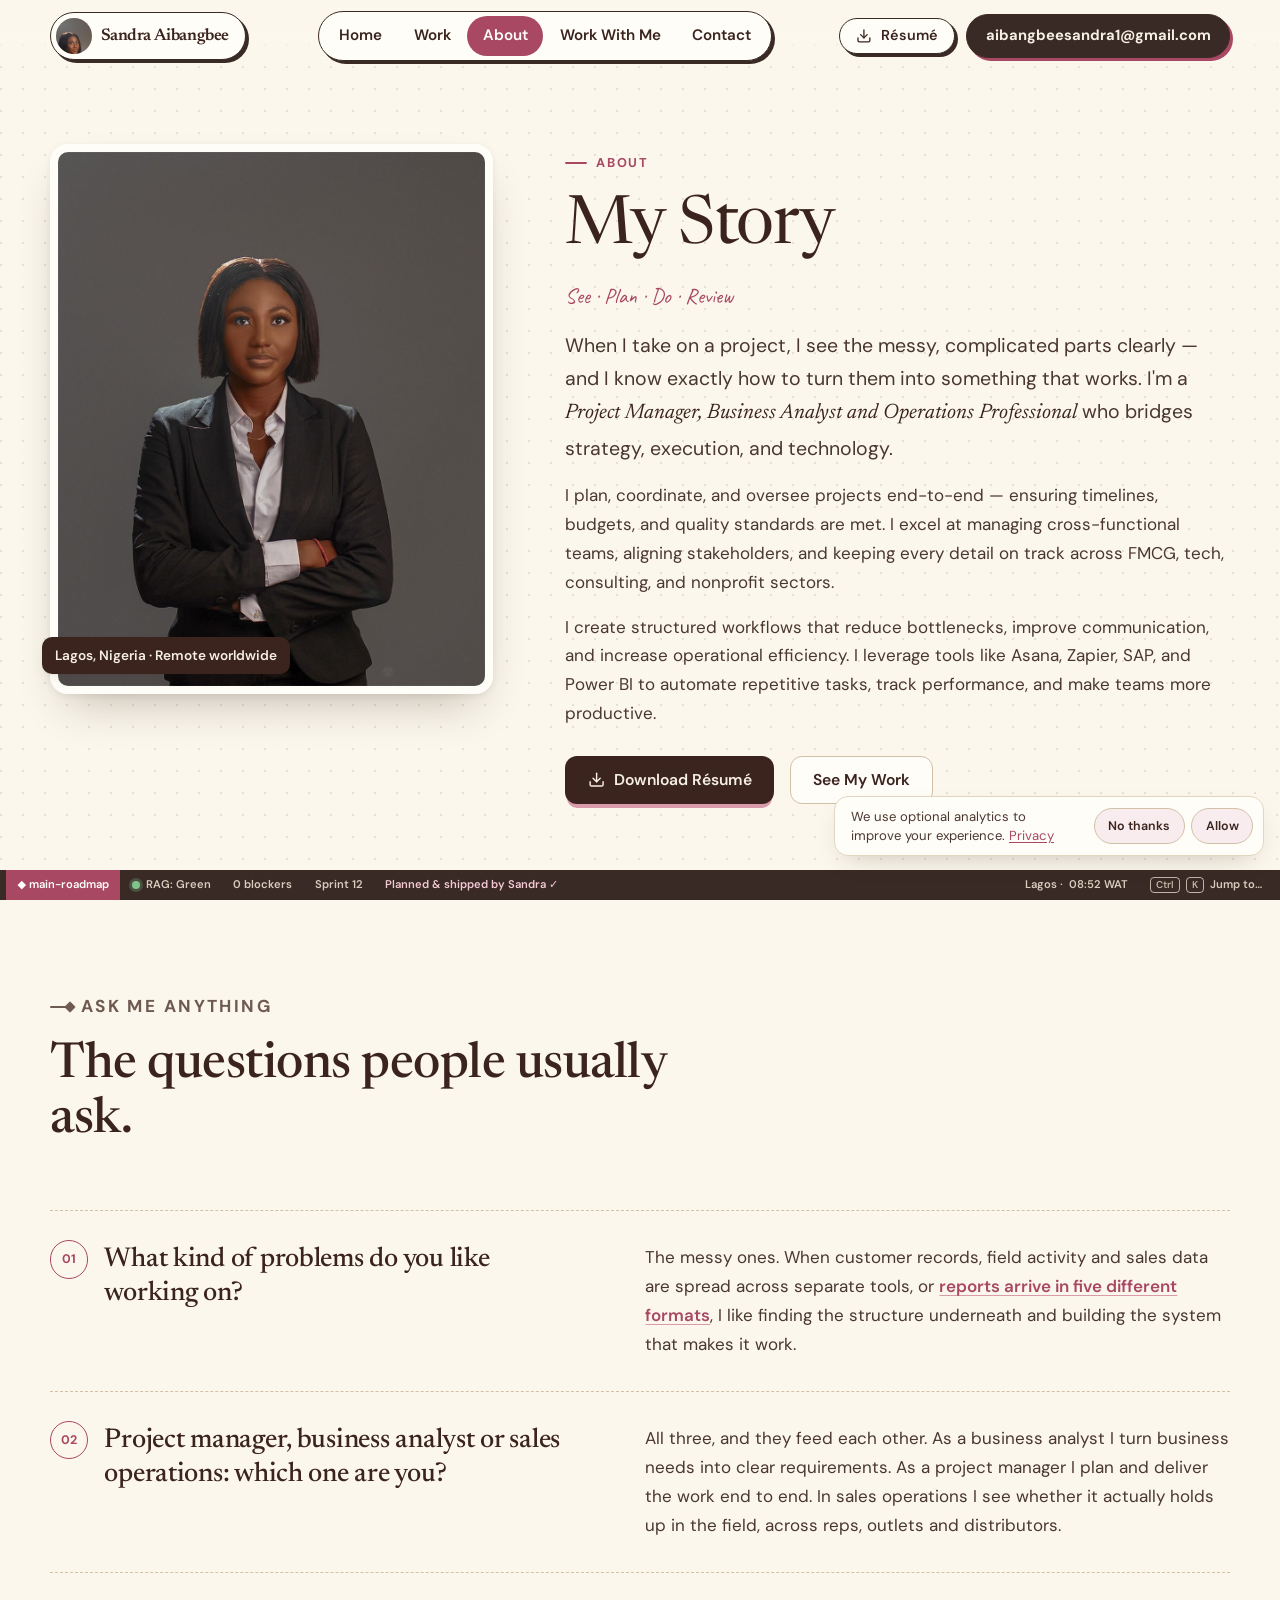
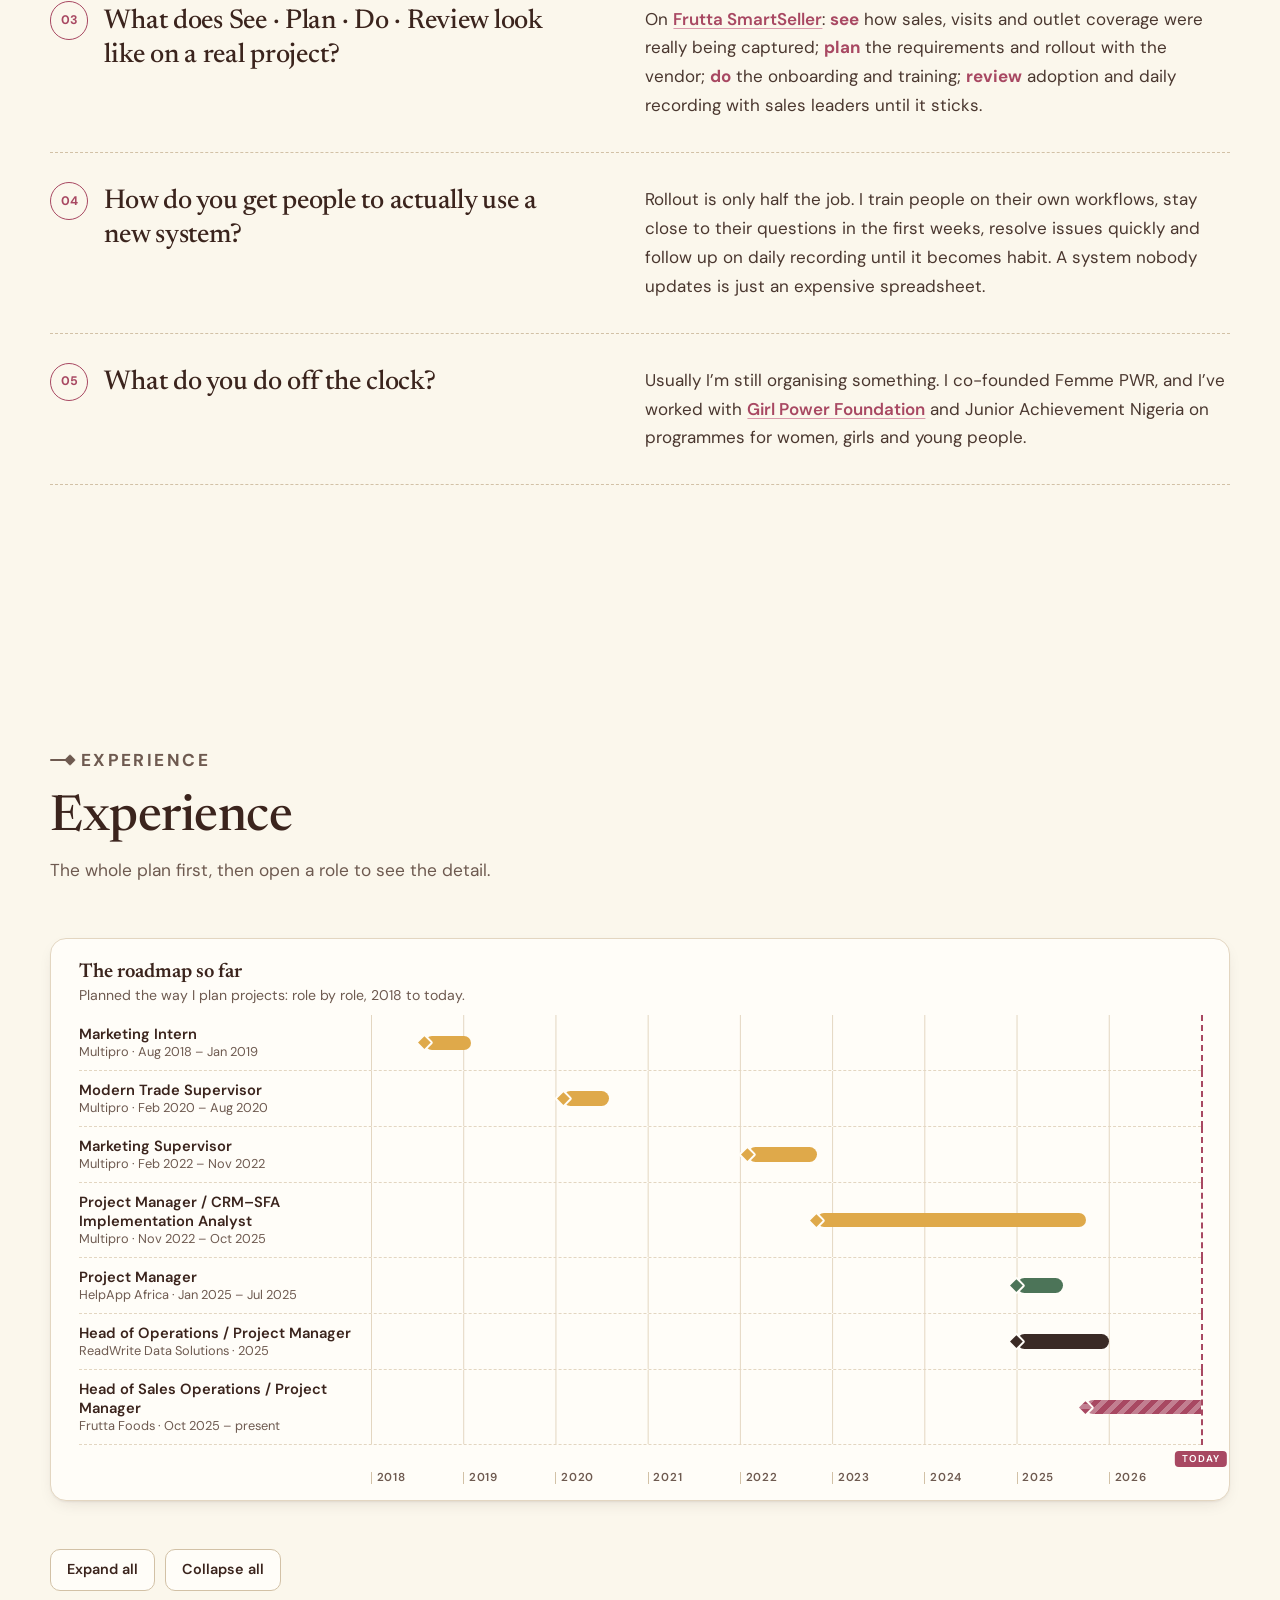
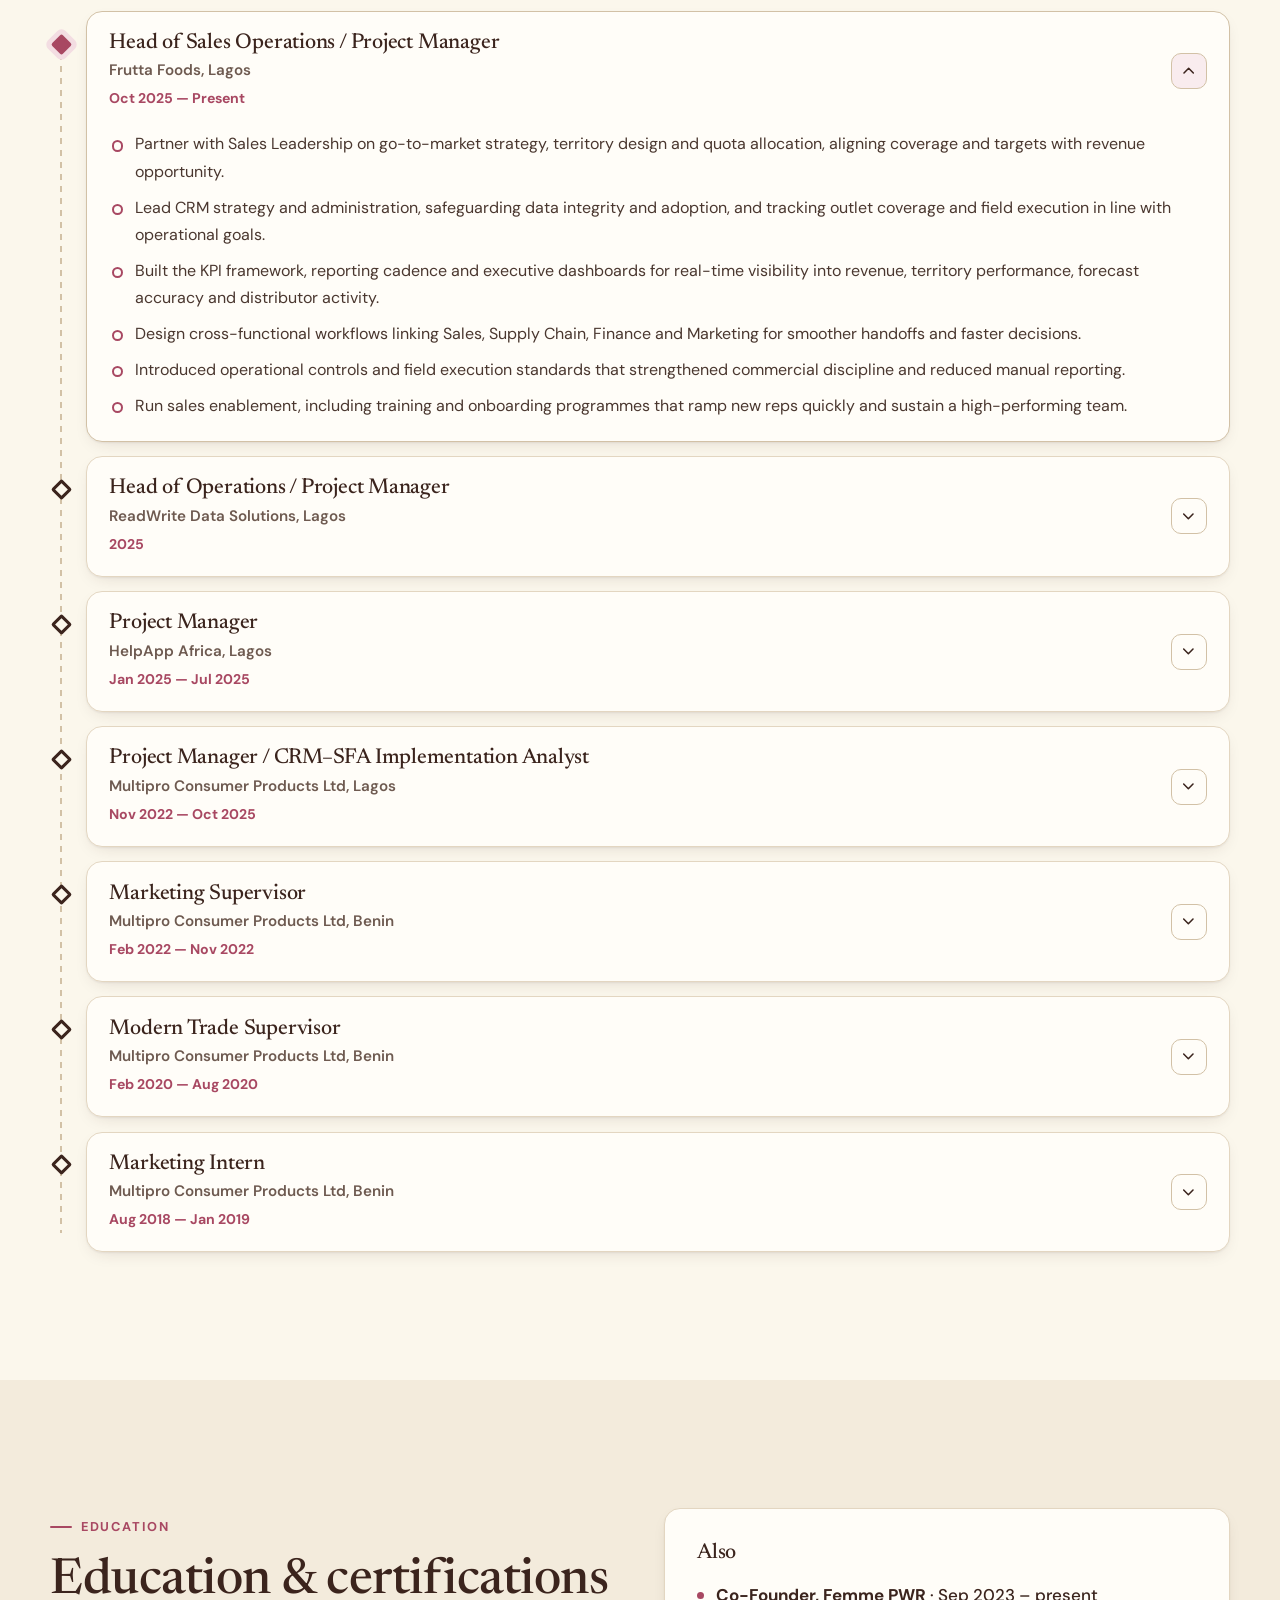
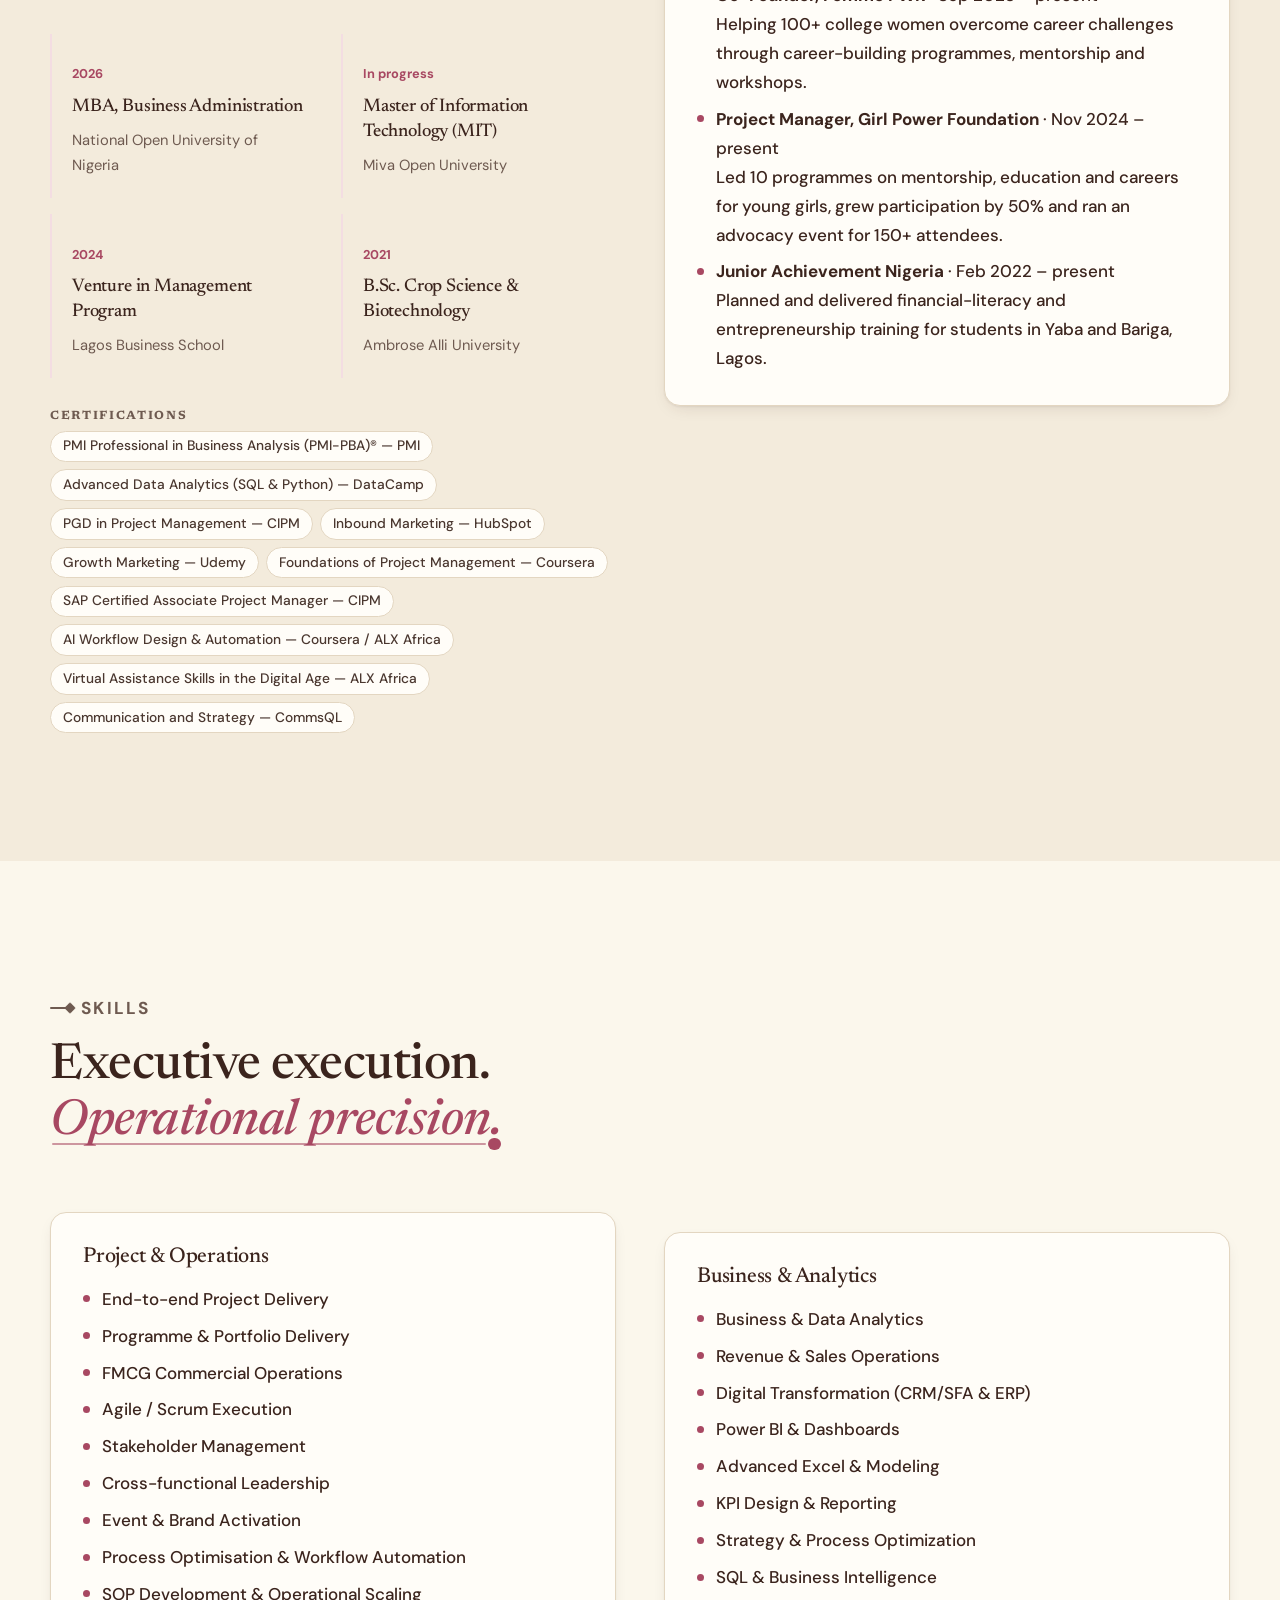
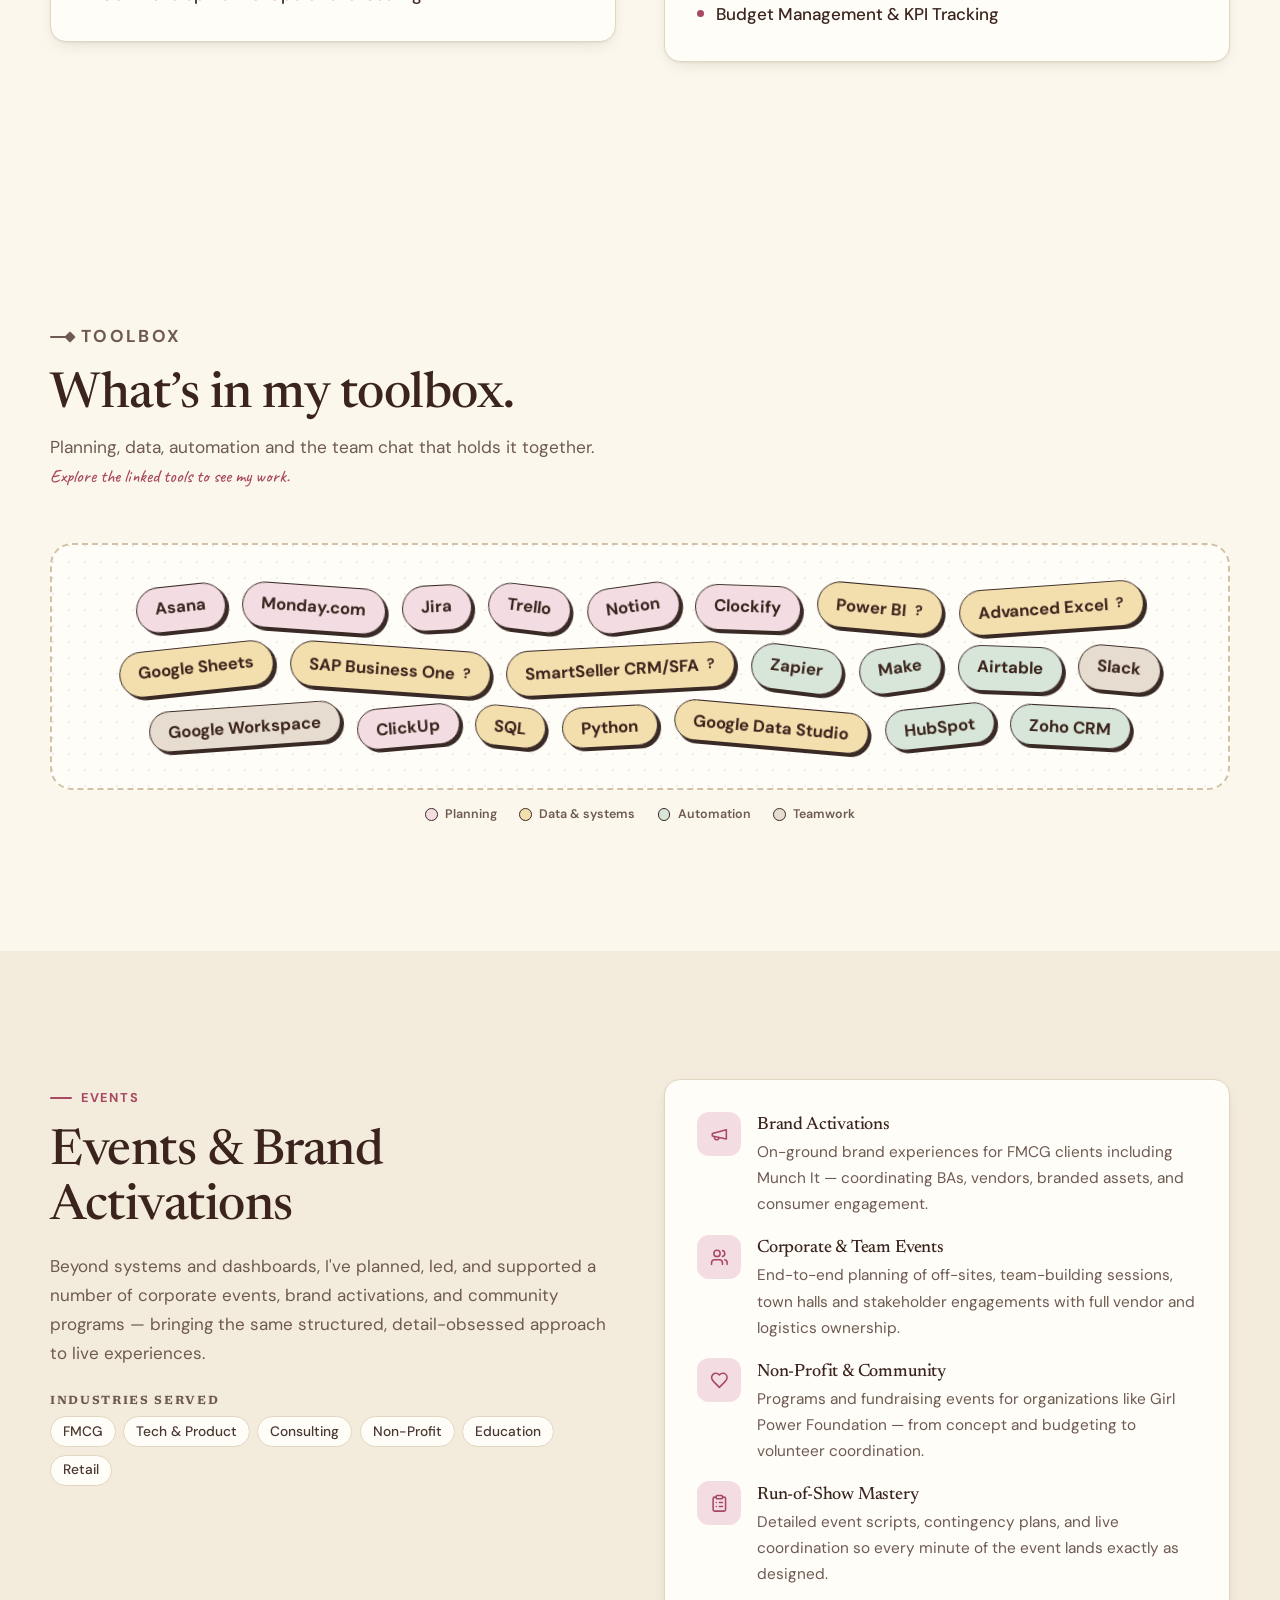
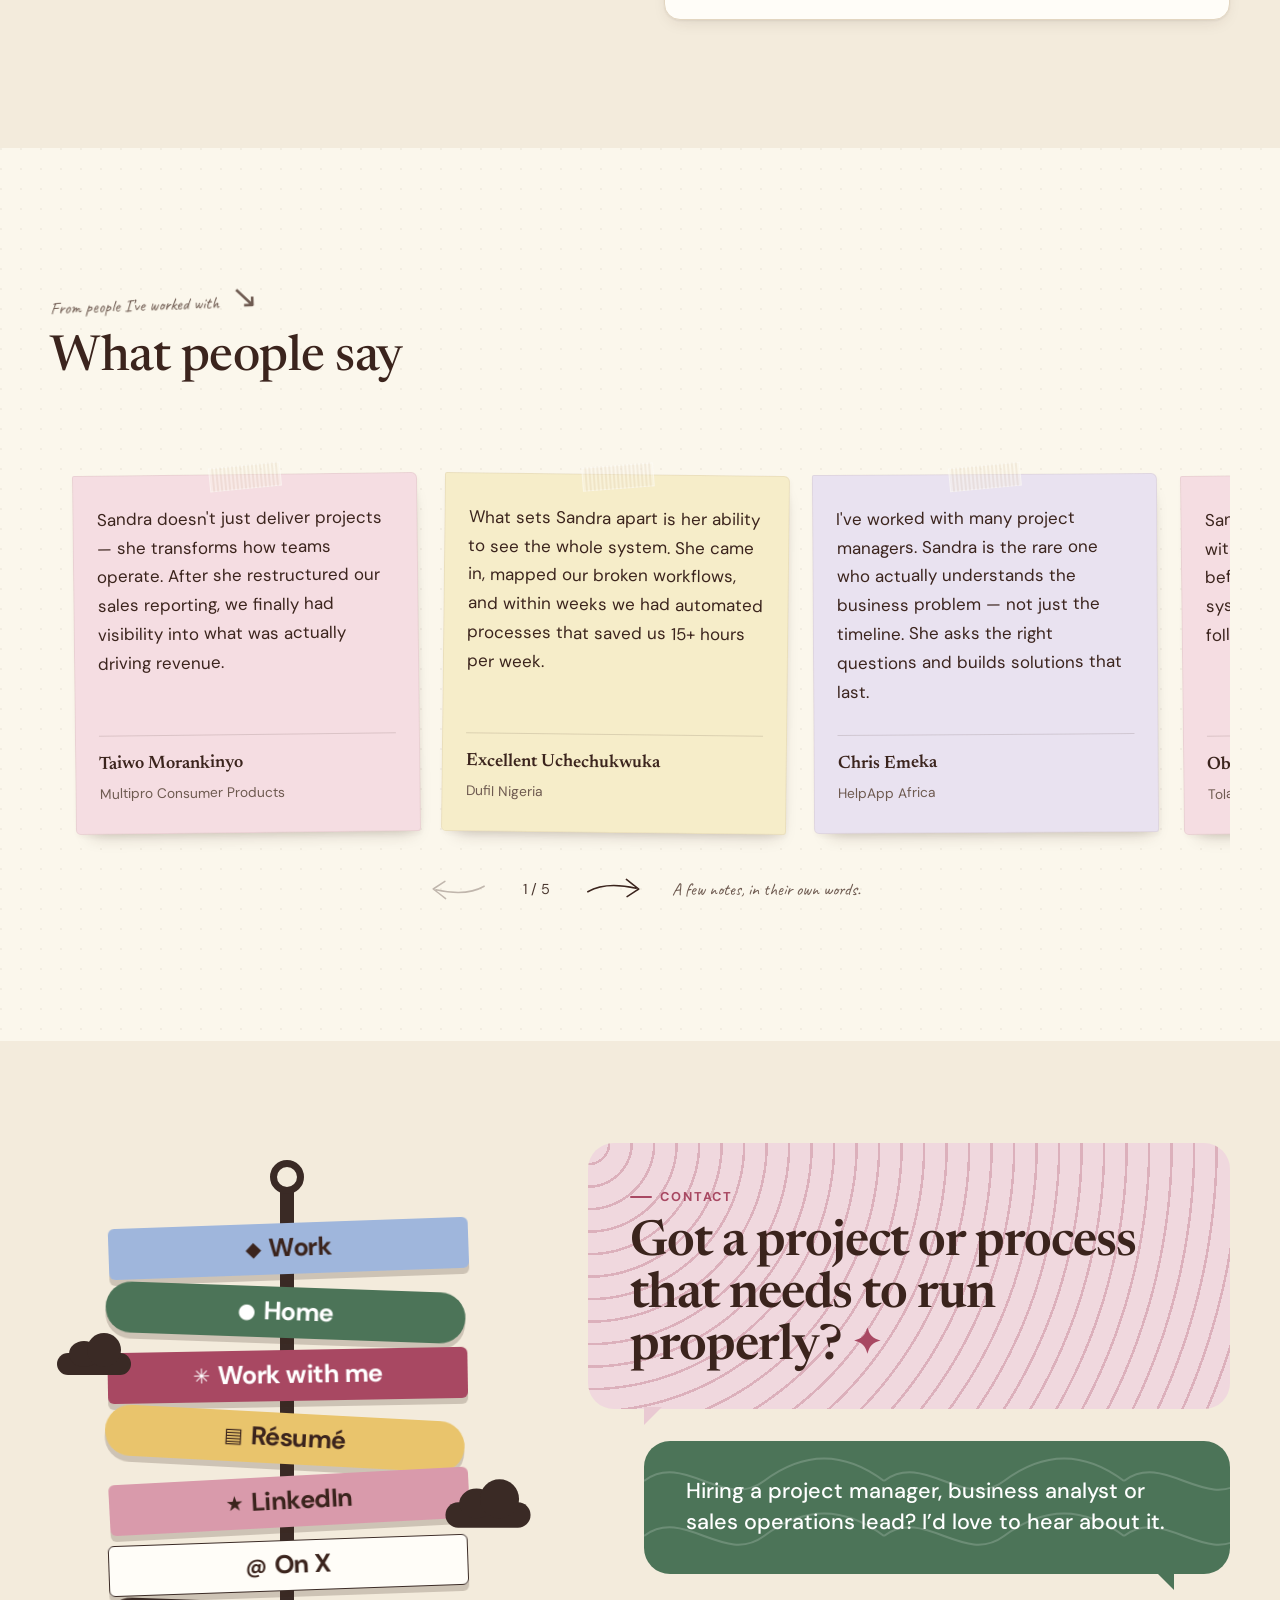
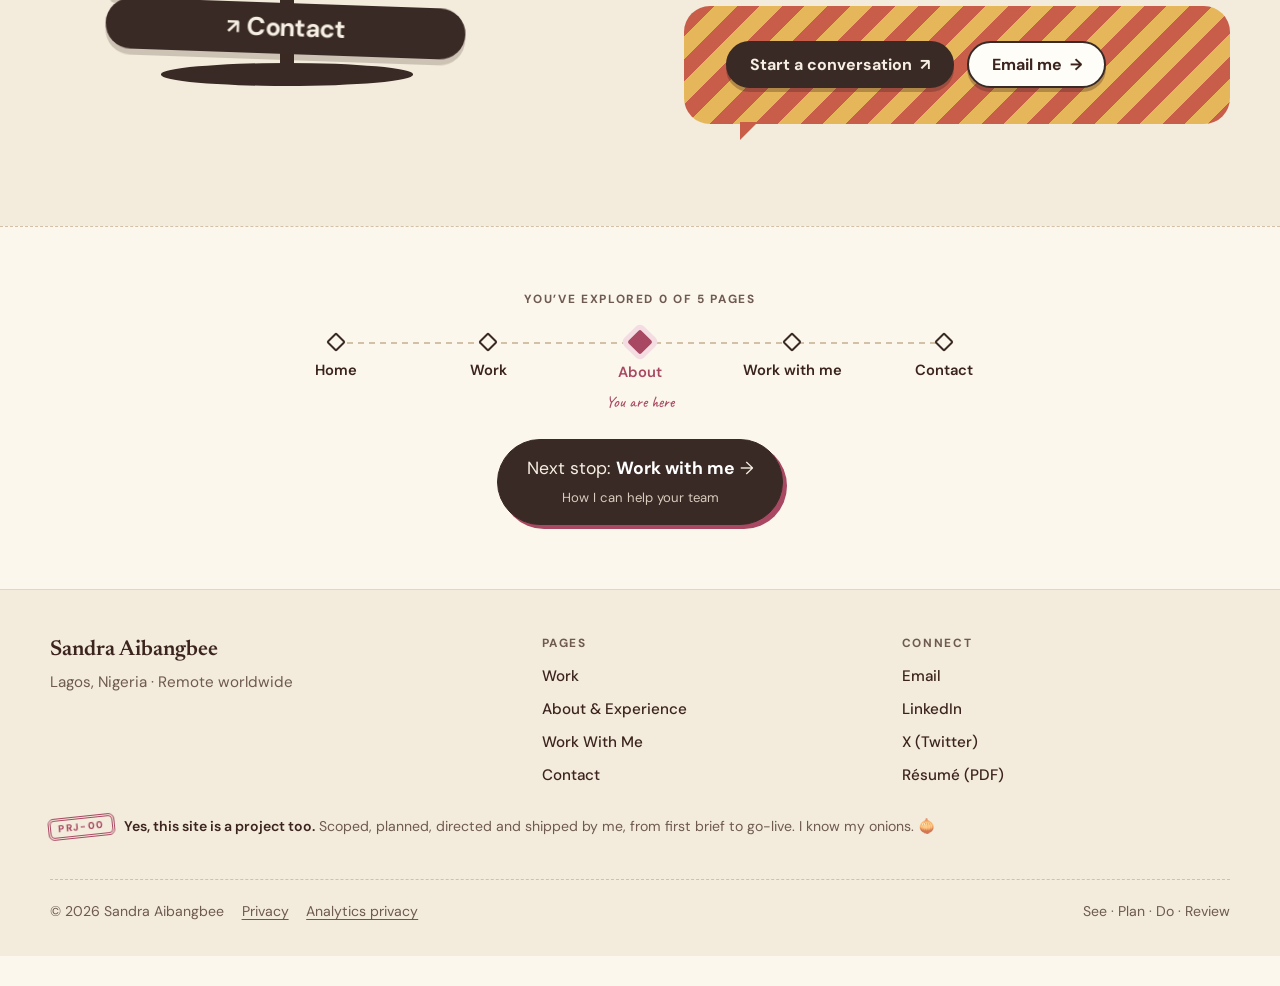
==== about/index.html @ fea77d85 "Connect About toolbox skills to relevant project examples" ====
<!doctype html>
<html lang="en">
<head>
  <meta charset="utf-8">
  <meta name="viewport" content="width=device-width, initial-scale=1">
  <title>About Sandra Aibangbee | Experience, Skills &amp; Certifications</title>
  <meta name="description" content="Sandra Aibangbee’s experience across FMCG, tech and consulting: sales operations at Frutta Foods, SAP delivery at ReadWrite, CRM/SFA rollouts and PMI-PBA.">
  <meta name="theme-color" content="#fbf7ec">
  <meta property="og:type" content="profile">
  <meta property="og:title" content="About Sandra Aibangbee | Experience, Skills &amp; Certifications">
  <meta name="twitter:card" content="summary_large_image">
  <meta name="twitter:creator" content="@i_am_san_dra">
  <meta property="og:description" content="Sandra Aibangbee’s experience across FMCG, tech and consulting: sales operations at Frutta Foods, SAP delivery at ReadWrite, CRM/SFA rollouts and PMI-PBA.">
  <meta property="og:url" content="https://sandraaibangbee.com/about/">
  <meta property="og:site_name" content="Sandra Aibangbee">
  <meta property="og:locale" content="en_GB">
  <meta property="og:image" content="https://sandraaibangbee.com/assets/images/share/sandra-aibangbee.jpg">
  <meta property="og:image:width" content="1200">
  <meta property="og:image:height" content="630">
  <meta property="og:image:alt" content="Sandra Aibangbee, Project Manager and Business Analyst">
  <link rel="canonical" href="https://sandraaibangbee.com/about/">
  <link rel="image_src" href="/assets/images/share/sandra-aibangbee.jpg">
  <link rel="icon" href="/favicon.svg" type="image/svg+xml">
  <link rel="icon" href="/favicon-48.png" sizes="48x48" type="image/png">
  <link rel="apple-touch-icon" href="/apple-touch-icon.png">
  <link rel="preconnect" href="https://fonts.googleapis.com">
  <link rel="preconnect" href="https://fonts.gstatic.com" crossorigin>
  <link rel="preload" as="style" href="https://fonts.googleapis.com/css2?family=Caveat:wght@500&family=DM+Sans:opsz,wght@9..40,400;9..40,500;9..40,600;9..40,700&family=Newsreader:ital,opsz,wght@0,6..72,400;0,6..72,500;0,6..72,600;1,6..72,400&display=swap" onload="this.onload=null;this.rel='stylesheet'">
  <noscript><link rel="stylesheet" href="https://fonts.googleapis.com/css2?family=Caveat:wght@500&family=DM+Sans:opsz,wght@9..40,400;9..40,500;9..40,600;9..40,700&family=Newsreader:ital,opsz,wght@0,6..72,400;0,6..72,500;0,6..72,600;1,6..72,400&display=swap"></noscript>
  <link rel="stylesheet" href="/css/styles.css?v=8e49d9606c">
  <script>
    document.documentElement.classList.add('js');
    setTimeout(function () { var r = document.documentElement; if (!r.classList.contains('ready')) r.classList.remove('js'); }, 2500);
    try { sessionStorage.setItem('sa-intro-seen', '1'); } catch (e) {}
  </script>
  <script src="/js/main.js?v=ee9f31d1f4" defer></script>
  <script type="application/ld+json">{"@context":"https://schema.org","@graph":[{"@id":"https://sandraaibangbee.com/about/#webpage","url":"https://sandraaibangbee.com/about/","name":"About Sandra Aibangbee | Experience, Skills & Certifications","description":"Sandra Aibangbee’s experience across FMCG, tech and consulting: sales operations at Frutta Foods, SAP delivery at ReadWrite, CRM/SFA rollouts and PMI-PBA.","isPartOf":{"@id":"https://sandraaibangbee.com/#website"},"inLanguage":"en","@type":"ProfilePage","mainEntity":{"@id":"https://sandraaibangbee.com/#person"}},{"@type":"BreadcrumbList","itemListElement":[{"@type":"ListItem","position":1,"name":"Home","item":"https://sandraaibangbee.com/"},{"@type":"ListItem","position":2,"name":"About","item":"https://sandraaibangbee.com/about/"}]}]}</script>
<link rel="stylesheet" href="/css/analytics.css?v=5dab698b31">
<script defer src="/js/analytics.js?v=8cc0d5514f"></script>
</head>
<!-- Held (not shown): the MBA/MIT sentence and cards (R07), PMP®/SAP/ALX certifications (R08), the "Seven years" heading (R01).
     data-review marks shown items awaiting sign-off (R02 dates, R11 names, R17 figures). -->
<body>
  <svg xmlns="http://www.w3.org/2000/svg" style="display:none" aria-hidden="true">
    <symbol id="i-arrow-right" viewBox="0 0 24 24"><path d="M5 12h14"/><path d="m12 5 7 7-7 7"/></symbol>
    <symbol id="i-download" viewBox="0 0 24 24"><path d="M21 15v4a2 2 0 0 1-2 2H5a2 2 0 0 1-2-2v-4"/><path d="m7 10 5 5 5-5"/><path d="M12 15V3"/></symbol>
    <symbol id="i-menu" viewBox="0 0 24 24"><path d="M4 7h16"/><path d="M4 12h16"/><path d="M4 17h16"/></symbol>
    <symbol id="i-close" viewBox="0 0 24 24"><path d="M18 6 6 18"/><path d="m6 6 12 12"/></symbol>
    <symbol id="i-mail" viewBox="0 0 24 24"><rect width="20" height="16" x="2" y="4" rx="2"/><path d="m22 7-8.97 5.7a1.94 1.94 0 0 1-2.06 0L2 7"/></symbol>
    <symbol id="i-chev" viewBox="0 0 24 24"><path d="m6 9 6 6 6-6"/></symbol>
    <symbol id="i-cap" viewBox="0 0 24 24"><path d="M22 10 12 5 2 10l10 5 10-5Z"/><path d="M6 12v5c3 3 9 3 12 0v-5"/><path d="M22 10v6"/></symbol>
    <symbol id="i-megaphone" viewBox="0 0 24 24"><path d="m3 11 18-5v12L3 14v-3z"/><path d="M11.6 16.8a3 3 0 1 1-5.8-1.6"/></symbol>
    <symbol id="i-users" viewBox="0 0 24 24"><path d="M16 21v-2a4 4 0 0 0-4-4H6a4 4 0 0 0-4 4v2"/><circle cx="9" cy="7" r="4"/><path d="M22 21v-2a4 4 0 0 0-3-3.87"/><path d="M16 3.13a4 4 0 0 1 0 7.75"/></symbol>
    <symbol id="i-heart" viewBox="0 0 24 24"><path d="M19 14c1.49-1.46 3-3.21 3-5.5A5.5 5.5 0 0 0 16.5 3c-1.76 0-3 .5-4.5 2-1.5-1.5-2.74-2-4.5-2A5.5 5.5 0 0 0 2 8.5c0 2.3 1.5 4.05 3 5.5l7 7Z"/></symbol>
    <symbol id="i-clipboard" viewBox="0 0 24 24"><rect width="8" height="4" x="8" y="2" rx="1"/><path d="M16 4h2a2 2 0 0 1 2 2v14a2 2 0 0 1-2 2H6a2 2 0 0 1-2-2V6a2 2 0 0 1 2-2h2"/><path d="M12 11h4"/><path d="M12 16h4"/><path d="M8 11h.01"/><path d="M8 16h.01"/></symbol>
  </svg>

  <a class="skip-link" href="#main">Skip to content</a>

  <header class="site-header">
    <div class="container header-inner">
      <a class="brand" href="/" aria-label="Sandra Aibangbee — home">
        <img class="brand-photo" src="/assets/images/sandra-hero.jpg" alt="" width="36" height="36" decoding="async"><span class="brand-text"><span class="brand-name">Sandra Aibangbee</span></span>
      </a>
      <button class="nav-toggle" type="button" aria-expanded="false" aria-controls="site-nav">
        <svg class="icon icon-open" aria-hidden="true"><use href="#i-menu"/></svg>
        <svg class="icon icon-close" aria-hidden="true"><use href="#i-close"/></svg>
        <span class="visually-hidden">Menu</span>
      </button>
      <nav class="site-nav" id="site-nav" aria-label="Primary">
        <ul class="nav-list">
          <li><a href="/">Home</a></li>
          <li><a href="/work/">Work</a></li>
          <li><a href="/about/" aria-current="page">About</a></li>
          <li><a href="/work-with-me/">Work With Me</a></li>
          <li><a href="/contact/">Contact</a></li>
        </ul>
        <a class="btn btn-primary btn-sm nav-cta" href="/assets/Sandra-Aibangbee-Resume.pdf" download="Sandra-Aibangbee-Resume.pdf">
          <svg class="icon" aria-hidden="true"><use href="#i-download"/></svg> Résumé <span class="visually-hidden">(PDF download)</span>
        </a>
        <a class="nav-email" href="mailto:aibangbeesandra1@gmail.com"><span class="nav-email-full">aibangbeesandra1@gmail.com</span><span class="nav-email-short">Email me</span></a>
      </nav>
    </div>
  </header>

  <main id="main">
    <!-- ============ STORY ============ -->
    <section class="page-head dotgrid" aria-labelledby="story-heading">
      <div class="container about-hero">
        <figure class="about-photo reveal">
          <img loading="lazy" width="960" height="1200" decoding="async" src="/assets/images/sandra-about.jpg" alt="Sandra Aibangbee standing with arms folded">
          <figcaption>Lagos, Nigeria · Remote worldwide</figcaption>
        </figure>
        <div class="prose reveal">
          <p class="kicker">About</p>
          <h1 id="story-heading">My Story</h1>
          <p class="note" style="margin-bottom: 1.25rem">See · Plan · Do · Review</p>
          <p class="lead">When I take on a project, I see the messy, complicated parts clearly — and I know exactly how to turn them into something that works. I'm a <em>Project Manager, Business Analyst and Operations Professional</em> who bridges strategy, execution, and technology.</p>
          <p>I plan, coordinate, and oversee projects end-to-end — ensuring timelines, budgets, and quality standards are met. I excel at managing cross-functional teams, aligning stakeholders, and keeping every detail on track across FMCG, tech, consulting, and nonprofit sectors.</p>
          <p>I create structured workflows that reduce bottlenecks, improve communication, and increase operational efficiency. I leverage tools like Asana, Zapier, SAP, and Power BI to automate repetitive tasks, track performance, and make teams more productive.</p>
          <div class="btn-row" style="margin-top: 1.75rem">
            <a class="btn btn-primary" href="/assets/Sandra-Aibangbee-Resume.pdf" download="Sandra-Aibangbee-Resume.pdf"><svg class="icon" aria-hidden="true"><use href="#i-download"/></svg> Download Résumé <span class="visually-hidden">(PDF)</span></a>
            <a class="btn btn-ghost" href="/work/">See My Work</a>
          </div>
        </div>
      </div>
    </section>

    <!-- ============ ASK ME ANYTHING ============ -->
    <section class="section qa-section" aria-labelledby="qa-heading">
      <div class="container">
        <header class="section-head reveal">
          <div>
            <p class="kicker">Ask me anything</p>
            <h2 id="qa-heading">The questions people usually ask.</h2>
          </div>
        </header>
        <ol class="qa-list">
          <li class="qa reveal"><h3 class="qa-q"><span class="qa-n">01</span>What kind of problems do you like working on?</h3><p class="qa-a">The messy ones. When customer records, field activity and sales data are spread across separate tools, or <a href="/work/frutta-secondary-sales-dashboard/">reports arrive in five different formats</a>, I like finding the structure underneath and building the system that makes it work.</p></li>
          <li class="qa reveal"><h3 class="qa-q"><span class="qa-n">02</span>Project manager, business analyst or sales operations: which one are you?</h3><p class="qa-a">All three, and they feed each other. As a business analyst I turn business needs into clear requirements. As a project manager I plan and deliver the work end to end. In sales operations I see whether it actually holds up in the field, across reps, outlets and distributors.</p></li>
          <li class="qa reveal"><h3 class="qa-q"><span class="qa-n">03</span>What does See · Plan · Do · Review look like on a real project?</h3><p class="qa-a">On <a href="/work/frutta-smart-seller/">Frutta SmartSeller</a>: <em>see</em> how sales, visits and outlet coverage were really being captured; <em>plan</em> the requirements and rollout with the vendor; <em>do</em> the onboarding and training; <em>review</em> adoption and daily recording with sales leaders until it sticks.</p></li>
          <li class="qa reveal"><h3 class="qa-q"><span class="qa-n">04</span>How do you get people to actually use a new system?</h3><p class="qa-a">Rollout is only half the job. I train people on their own workflows, stay close to their questions in the first weeks, resolve issues quickly and follow up on daily recording until it becomes habit. A system nobody updates is just an expensive spreadsheet.</p></li>
          <li class="qa reveal"><h3 class="qa-q"><span class="qa-n">05</span>What do you do off the clock?</h3><p class="qa-a">Usually I’m still organising something. I co-founded Femme PWR, and I’ve worked with <a href="/work/girl-power-foundation/">Girl Power Foundation</a> and Junior Achievement Nigeria on programmes for women, girls and young people.</p></li>
        </ol>
      </div>
    </section>

    <!-- ============ EXPERIENCE ============ -->
    <section class="section" id="experience" aria-labelledby="experience-heading">
      <div class="container">
        <header class="section-head reveal">
          <div>
            <p class="kicker">Experience</p>
            <h2 id="experience-heading">Experience</h2>
            <p>The whole plan first, then open a role to see the detail.</p>
          </div>
        </header>

        <div class="roadmap reveal" data-roadmap>
          <p class="roadmap-title">The roadmap so far <span>Planned the way I plan projects: role by role, 2018 to today.</span></p>
          <ol class="roadmap-rows" aria-label="Roles from 2018 to today">
            <li class="roadmap-row" style="--s:7;--e:13;--i:0"><p class="roadmap-label"><b>Marketing Intern</b><span>Multipro · <span>Aug 2018 – Jan 2019</span></span></p><span class="roadmap-track"><span class="roadmap-bar roadmap-bar--gold"></span></span></li>
            <li class="roadmap-row" style="--s:25;--e:31;--i:1"><p class="roadmap-label"><b>Modern Trade Supervisor</b><span>Multipro · <span>Feb 2020 – Aug 2020</span></span></p><span class="roadmap-track"><span class="roadmap-bar roadmap-bar--gold"></span></span></li>
            <li class="roadmap-row" style="--s:49;--e:58;--i:2"><p class="roadmap-label"><b>Marketing Supervisor</b><span>Multipro · <span>Feb 2022 – Nov 2022</span></span></p><span class="roadmap-track"><span class="roadmap-bar roadmap-bar--gold"></span></span></li>
            <li class="roadmap-row" style="--s:58;--e:93;--i:3"><p class="roadmap-label"><b>Project Manager / CRM–SFA Implementation Analyst</b><span>Multipro · <span>Nov 2022 – Oct 2025</span></span></p><span class="roadmap-track"><span class="roadmap-bar roadmap-bar--gold"></span></span></li>
            <li class="roadmap-row" style="--s:84;--e:90;--i:4"><p class="roadmap-label"><b>Project Manager</b><span>HelpApp Africa · <span>Jan 2025 – Jul 2025</span></span></p><span class="roadmap-track"><span class="roadmap-bar roadmap-bar--sage"></span></span></li>
            <li class="roadmap-row" style="--s:84;--e:96;--i:5"><p class="roadmap-label"><b>Head of Operations / Project Manager</b><span>ReadWrite Data Solutions · <span>2025</span></span></p><span class="roadmap-track"><span class="roadmap-bar roadmap-bar--cocoa"></span></span></li>
            <li class="roadmap-row" style="--s:93;--e:var(--now);--i:6"><p class="roadmap-label"><b>Head of Sales Operations / Project Manager</b><span>Frutta Foods · <span>Oct 2025 – present</span></span></p><span class="roadmap-track"><span class="roadmap-bar roadmap-bar--rose roadmap-bar--ongoing"></span></span></li>
          </ol>
          <div class="roadmap-axis" aria-hidden="true"><span class="roadmap-today">Today</span><span>2018</span><span>2019</span><span>2020</span><span>2021</span><span>2022</span><span>2023</span><span>2024</span><span>2025</span><span>2026</span></div>
        </div>

        <div class="timeline-tools" data-expand-all="roles" hidden>
          <button class="btn btn-ghost btn-sm" type="button" data-expand="open">Expand all</button>
          <button class="btn btn-ghost btn-sm" type="button" data-expand="close">Collapse all</button>
        </div>

        <div class="timeline" id="roles">
          <details class="role reveal" open>
            <summary>
              <h3>Head of Sales Operations / Project Manager</h3>
              <span class="org">Frutta Foods, Lagos</span>
              <span class="period">Oct 2025 — Present</span>
              <span class="chev" aria-hidden="true"><svg class="icon"><use href="#i-chev"/></svg></span>
            </summary>
            <div class="role-body">
              <ul class="tick-list">
                <li>Partner with Sales Leadership on go-to-market strategy, territory design and quota allocation, aligning coverage and targets with revenue opportunity.</li>
                <li>Lead CRM strategy and administration, safeguarding data integrity and adoption, and tracking outlet coverage and field execution in line with operational goals.</li>
                <li>Built the KPI framework, reporting cadence and executive dashboards for real-time visibility into revenue, territory performance, forecast accuracy and distributor activity.</li>
                <li>Design cross-functional workflows linking Sales, Supply Chain, Finance and Marketing for smoother handoffs and faster decisions.</li>
                <li>Introduced operational controls and field execution standards that strengthened commercial discipline and reduced manual reporting.</li>
                <li>Run sales enablement, including training and onboarding programmes that ramp new reps quickly and sustain a high-performing team.</li>
              </ul>
            </div>
          </details>
          <details class="role reveal">
            <summary>
              <h3>Head of Operations / Project Manager</h3>
              <span class="org">ReadWrite Data Solutions, Lagos</span>
              <span class="period">2025</span>
              <span class="chev" aria-hidden="true"><svg class="icon"><use href="#i-chev"/></svg></span>
            </summary>
            <div class="role-body">
              <ul class="tick-list">
                <li>Oversaw daily operations for a data, infrastructure, consulting and training company, managing workflows across a portfolio of 50+ corporate client accounts.</li>
                <li>Led delivery of 30+ SAP S/4HANA and BW projects, including data infrastructure rollouts, business consulting programmes and corporate data-literacy training.</li>
                <li>Directed a cross-functional team of developers, data analysts, trainers and consultants, keeping 100% on-time delivery for two consecutive quarters.</li>
                <li>Designed operational strategies that increased workflow efficiency by 40% and reduced service-delivery delays across business units.</li>
                <li>Built workflow automation that removed 50% of manual processes and saved 200+ hours a month, without adding headcount.</li>
                <li>Strengthened client relationships, lifting retention by 35% and contributing to 20% revenue growth within six months.</li>
              </ul>
            </div>
          </details>
          <details class="role reveal">
            <summary>
              <h3>Project Manager</h3>
              <span class="org">HelpApp Africa, <span>Lagos</span></span>
              <span class="period">Jan 2025 — Jul 2025</span>
              <span class="chev" aria-hidden="true"><svg class="icon"><use href="#i-chev"/></svg></span>
            </summary>
            <div class="role-body">
              <ul class="tick-list">
                <li>Led cross-functional delivery across technical, marketing, operations and support teams for a tech platform.</li>
                <li>Managed the platform go-live — timelines, testing, deployment readiness and post-launch operations.</li>
                <li>Established project workflows, SOPs and reporting structures that improved accountability.</li>
                <li>Supervised the technical team through the product development lifecycle, keeping business requirements and delivery timelines aligned.</li>
                <li>Directed marketing execution for pre- and post-launch campaigns, supporting user acquisition, engagement and brand visibility.</li>
                <li>Coordinated sprint reviews, stakeholder updates, issue tracking and performance monitoring to keep delivery on time.</li>
              </ul>
            </div>
          </details>
          <details class="role reveal">
            <summary>
              <h3>Project Manager / CRM–SFA Implementation Analyst</h3>
              <span class="org">Multipro Consumer Products Ltd, Lagos</span>
              <span class="period">Nov 2022 — Oct 2025</span>
              <span class="chev" aria-hidden="true"><svg class="icon"><use href="#i-chev"/></svg></span>
            </summary>
            <div class="role-body">
              <ul class="tick-list">
                <li>Rolled out CRM/SFA systems across multiple sales territories — deployment, adoption, training and change management.</li>
                <li>Defined tracking structures for customer visits, route compliance, outlet coverage and field productivity.</li>
                
                <li>Managed cross-functional projects with Sales, Distribution and Technical teams to improve visibility, reporting accuracy and efficiency.</li>
                <li>Coordinated onboarding, user training, issue resolution and change management, improving CRM compliance and reporting discipline.</li>
                <li>Ran market execution initiatives including the “Every Shop A Munch It” campaign, improving outlet penetration and execution consistency.</li>
                <li>Built operational and executive dashboards from CRM, SFA, MFA and ERP data covering KPIs, territory performance, stock movement and team productivity.</li>
              </ul>
            </div>
          </details>
          <details class="role reveal">
            <summary>
              <h3>Marketing Supervisor</h3>
              <span class="org">Multipro Consumer Products Ltd, Benin</span>
              <span class="period">Feb 2022 — Nov 2022</span>
              <span class="chev" aria-hidden="true"><svg class="icon"><use href="#i-chev"/></svg></span>
            </summary>
            <div class="role-body">
              <ul class="tick-list">
                <li>Led regional marketing operations, running campaigns that drove a 20% increase in market share within nine months.</li>
                <li>Used customer research and market analysis to sharpen campaign targeting, improving marketing ROI by 30%.</li>
                <li>Directed school samplings, park activations and supermarket demos that lifted brand awareness and consumer engagement.</li>
                <li>Strengthened retail partnerships, aligning marketing with sales goals and building brand loyalty across retail accounts.</li>
                <li>Managed POS materials and in-store displays for consistent brand presentation in 50+ retail outlets.</li>
              </ul>
            </div>
          </details>
          <details class="role reveal">
            <summary>
              <h3>Modern Trade Supervisor</h3>
              <span class="org">Multipro Consumer Products Ltd, Benin</span>
              <span class="period">Feb 2020 — Aug 2020</span>
              <span class="chev" aria-hidden="true"><svg class="icon"><use href="#i-chev"/></svg></span>
            </summary>
            <div class="role-body">
              <ul class="tick-list">
                <li>Converted 37 supermarkets and 53 mini-marts into new customers through targeted sampling and activations, while training and supervising merchandisers and sales staff.</li>
                <li>Analysed modern-trade sales trends to find growth opportunities, contributing to a 15% sales uplift during promotional cycles.</li>
                <li>Built partnerships with supermarket managers to secure premium shelf space and regular trade activations.</li>
              </ul>
            </div>
          </details>
          <details class="role reveal">
            <summary>
              <h3>Marketing Intern</h3>
              <span class="org">Multipro Consumer Products Ltd, Benin</span>
              <span class="period">Aug 2018 — Jan 2019</span>
              <span class="chev" aria-hidden="true"><svg class="icon"><use href="#i-chev"/></svg></span>
            </summary>
            <div class="role-body">
              <ul class="tick-list">
                <li>Supported marketing and merchandising across 45 high-traffic modern-trade outlets, keeping products visible and promotions effective.</li>
                <li>Helped execute a large-scale rebranding campaign that contributed to a 20% increase in sales volume.</li>
                <li>Ran market research and competitor monitoring that informed promotional strategy and market positioning.</li>
                <li>Coordinated POS deployment and sampling campaigns, tracking results to refine activations across locations.</li>
              </ul>
            </div>
          </details>
        </div>
      </div>
    </section>

    <!-- ============ EDUCATION, CERTIFICATIONS, COMMUNITY ============ -->
    <section class="section section--tint" aria-labelledby="edu-heading">
      <div class="container split">
        <div class="reveal">
          <p class="kicker">Education</p>
          <h2 id="edu-heading" style="margin-bottom: 1.5rem">Education &amp; certifications</h2>
          <ol class="edu-grid education-timeline"><li class="edu-card"><span class="yr">2026</span><h3>MBA, Business Administration</h3><p>National Open University of Nigeria</p></li><li class="edu-card"><span class="yr">In progress</span><h3>Master of Information Technology (MIT)</h3><p>Miva Open University</p></li><li class="edu-card"><span class="yr">2024</span><h3>Venture in Management Program</h3><p>Lagos Business School</p></li><li class="edu-card"><span class="yr">2021</span><h3>B.Sc. Crop Science &amp; Biotechnology</h3><p>Ambrose Alli University</p></li></ol>
          <h3 class="label" style="margin-top: 2rem">Certifications</h3>
          <ul class="chips">
            <li>PMI Professional in Business Analysis (PMI-PBA)® — PMI</li>
            <li>Advanced Data Analytics (SQL &amp; Python) — DataCamp</li>
            <li>PGD in Project Management — CIPM</li>
            <li>Inbound Marketing — HubSpot</li>
            <li>Growth Marketing — Udemy</li>
            <li>Foundations of Project Management — Coursera</li>
            <li>SAP Certified Associate Project Manager — CIPM</li>
            <li>AI Workflow Design &amp; Automation — Coursera / ALX Africa</li>
            <li>Virtual Assistance Skills in the Digital Age — ALX Africa</li>
            <li>Communication and Strategy — CommsQL</li>
          </ul>
        </div>
        <div class="reveal">
          <div class="panel">
            <h3>Also</h3>
            <ul class="dot-list">
              <li><strong>Co-Founder, Femme PWR</strong> · Sep 2023 – present<br>Helping 100+ college women overcome career challenges through career-building programmes, mentorship and workshops.</li>
              <li><strong>Project Manager, Girl Power Foundation</strong> · Nov 2024 – present<br>Led 10 programmes on mentorship, education and careers for young girls, grew participation by 50% and ran an advocacy event for 150+ attendees.</li>
              <li><strong>Junior Achievement Nigeria</strong> · Feb 2022 – present<br>Planned and delivered financial-literacy and entrepreneurship training for students in Yaba and Bariga, Lagos.</li>
            </ul>
          </div>
        </div>
      </div>
    </section>

    <!-- ============ SKILLS ============ -->
    <section class="section" aria-labelledby="skills-heading">
      <div class="container">
        <header class="section-head reveal">
          <div>
            <p class="kicker">Skills</p>
            <h2 id="skills-heading">Executive execution. <span class="em-link">Operational precision.</span></h2>
          </div>
        </header>
        <div class="split">
          <div class="panel reveal">
            <h3>Project &amp; Operations</h3>
            <ul class="dot-list">
              <li>End-to-end Project Delivery</li>
              <li>Programme &amp; Portfolio Delivery</li>
              <li>FMCG Commercial Operations</li>
              <li>Agile / Scrum Execution</li>
              <li>Stakeholder Management</li>
              <li>Cross-functional Leadership</li>
              <li>Event &amp; Brand Activation</li>
              <li>Process Optimisation &amp; Workflow Automation</li>
              <li>SOP Development &amp; Operational Scaling</li>
            </ul>
          </div>
          <div class="panel reveal">
            <h3>Business &amp; Analytics</h3>
            <ul class="dot-list">
              <li>Business &amp; Data Analytics</li>
              <li>Revenue &amp; Sales Operations</li>
              <li>Digital Transformation (CRM/SFA &amp; ERP)</li>
              <li>Power BI &amp; Dashboards</li>
              <li>Advanced Excel &amp; Modeling</li>
              <li>KPI Design &amp; Reporting</li>
              <li>Strategy &amp; Process Optimization</li>
              <li>SQL &amp; Business Intelligence</li>
              <li>Budget Management &amp; KPI Tracking</li>
            </ul>
          </div>
        </div>
      </div>
    </section>

    <!-- ============ TOOLBOX ============ -->
    <section class="section toolbox-section" aria-labelledby="toolbox-heading">
      <div class="container">
        <header class="section-head reveal">
          <div>
            <p class="kicker">Toolbox</p>
            <h2 id="toolbox-heading">What’s in my toolbox.</h2>
            <p>Planning, data, automation and the team chat that holds it together. <span class="toolbox-hint">Explore the linked tools to see my work.</span></p>
          </div>
        </header>
        <ul class="toolbox reveal" data-toolbox aria-label="Tools I use">
          <li class="tool tool--plan" style="--r:-6deg;--i:0">Asana</li>
          <li class="tool tool--plan" style="--r:4deg;--i:1">Monday.com</li>
          <li class="tool tool--plan" style="--r:-3deg;--i:2">Jira</li>
          <li class="tool tool--plan" style="--r:7deg;--i:3">Trello</li>
          <li class="tool tool--plan" style="--r:-8deg;--i:4">Notion</li>
          <li class="tool tool--plan" style="--r:2deg;--i:5">Clockify</li>
          <li class="tool tool--data" style="--r:5deg;--i:6"><a href="/work/frutta-secondary-sales-dashboard/" aria-label="Power BI: view Power BI reporting project">Power BI <span aria-hidden="true">?</span></a></li>
          <li class="tool tool--data" style="--r:-4deg;--i:7"><a href="/work/frutta-secondary-sales-dashboard/" aria-label="Advanced Excel: view Excel reporting project">Advanced Excel <span aria-hidden="true">?</span></a></li>
          <li class="tool tool--data" style="--r:-6deg;--i:8">Google Sheets</li>
          <li class="tool tool--data" style="--r:4deg;--i:9"><a href="/work/sap-projects-readwrite/" aria-label="SAP Business One: view SAP Business One project">SAP Business One <span aria-hidden="true">?</span></a></li>
          <li class="tool tool--data" style="--r:-3deg;--i:10"><a href="/work/frutta-smart-seller/" aria-label="SmartSeller CRM/SFA: view SmartSeller CRM/SFA project">SmartSeller CRM/SFA <span aria-hidden="true">?</span></a></li>
          <li class="tool tool--auto" style="--r:7deg;--i:11">Zapier</li>
          <li class="tool tool--auto" style="--r:-8deg;--i:12">Make</li>
          <li class="tool tool--auto" style="--r:2deg;--i:13">Airtable</li>
          <li class="tool tool--team" style="--r:5deg;--i:14">Slack</li>
          <li class="tool tool--team" style="--r:-4deg;--i:15">Google Workspace</li>
          <li class="tool tool--plan" style="--r:-5deg;--i:16">ClickUp</li>
          <li class="tool tool--data" style="--r:6deg;--i:17">SQL</li>
          <li class="tool tool--data" style="--r:-3deg;--i:18">Python</li>
          <li class="tool tool--data" style="--r:5deg;--i:19">Google Data Studio</li>
          <li class="tool tool--auto" style="--r:-6deg;--i:20">HubSpot</li>
          <li class="tool tool--auto" style="--r:3deg;--i:21">Zoho CRM</li>
        </ul>
        <ul class="toolbox-key" aria-hidden="true"><li class="tool--plan">Planning</li><li class="tool--data">Data &amp; systems</li><li class="tool--auto">Automation</li><li class="tool--team">Teamwork</li></ul>
      </div>
    </section>

    <!-- ============ EVENTS ============ -->
    <section class="section section--tint" aria-labelledby="events-heading">
      <div class="container split">
        <header class="reveal">
          <p class="kicker">Events</p>
          <h2 id="events-heading" style="margin-bottom: 1rem">Events &amp; Brand Activations</h2>
          <p class="muted">Beyond systems and dashboards, I've planned, led, and supported a number of corporate events, brand activations, and community programs — bringing the same structured, detail-obsessed approach to live experiences.</p>
          <h3 class="label" style="margin-top: 1.75rem">Industries Served</h3>
          <ul class="chips">
            <li>FMCG</li><li>Tech &amp; Product</li><li>Consulting</li><li>Non-Profit</li><li>Education</li><li>Retail</li>
          </ul>
        </header>
        <ul class="event-list panel reveal">
          <li>
            <span class="ei" aria-hidden="true"><svg class="icon"><use href="#i-megaphone"/></svg></span>
            <div><h4>Brand Activations</h4><p>On-ground brand experiences for FMCG clients including Munch It — coordinating BAs, vendors, branded assets, and consumer engagement.</p></div>
          </li>
          <li>
            <span class="ei" aria-hidden="true"><svg class="icon"><use href="#i-users"/></svg></span>
            <div><h4>Corporate &amp; Team Events</h4><p>End-to-end planning of off-sites, team-building sessions, town halls and stakeholder engagements with full vendor and logistics ownership.</p></div>
          </li>
          <li>
            <span class="ei" aria-hidden="true"><svg class="icon"><use href="#i-heart"/></svg></span>
            <div><h4>Non-Profit &amp; Community</h4><p>Programs and fundraising events for organizations like Girl Power Foundation — from concept and budgeting to volunteer coordination.</p></div>
          </li>
          <li>
            <span class="ei" aria-hidden="true"><svg class="icon"><use href="#i-clipboard"/></svg></span>
            <div><h4>Run-of-Show Mastery</h4><p>Detailed event scripts, contingency plans, and live coordination so every minute of the event lands exactly as designed.</p></div>
          </li>
        </ul>
      </div>
    </section>

    <section class="section testimonial-section" id="testimonials" aria-labelledby="about-reviews-heading"><div class="container"><header class="section-head"><div><p class="review-annotation">From people I’ve worked with <span aria-hidden="true">↘</span></p><h2 id="about-reviews-heading">What people say</h2></div></header><div data-slider role="region" aria-label="Testimonials"><div class="slider-track" role="group" tabindex="0" aria-label="Reviews; swipe or use left and right arrow keys. Home and End move to the boundaries."><figure class="slide quote-sheet"><blockquote><p>Sandra doesn't just deliver projects — she transforms how teams operate. After she restructured our sales reporting, we finally had visibility into what was actually driving revenue.</p></blockquote><figcaption><strong>Taiwo Morankinyo</strong><span>Multipro Consumer Products</span></figcaption></figure><figure class="slide quote-sheet"><blockquote><p>What sets Sandra apart is her ability to see the whole system. She came in, mapped our broken workflows, and within weeks we had automated processes that saved us 15+ hours per week.</p></blockquote><figcaption><strong>Excellent Uchechukwuka</strong><span>Dufil Nigeria</span></figcaption></figure><figure class="slide quote-sheet"><blockquote><p>I've worked with many project managers. Sandra is the rare one who actually understands the business problem — not just the timeline. She asks the right questions and builds solutions that last.</p></blockquote><figcaption><strong>Chris Emeka</strong><span>HelpApp Africa</span></figcaption></figure><figure class="slide quote-sheet"><blockquote><p>Sandra led our SFA implementation with a level of rigor I hadn't seen before. She turned chaos into a system that our team could actually follow and sustain on their own.</p></blockquote><figcaption><strong>Obinna Nna</strong><span>Tolaram Nigeria</span></figcaption></figure><figure class="slide quote-sheet"><blockquote><p>Sandra brought clarity, structure, and follow-through to our technical operations. She is the kind of operator who makes the complex feel effortless.</p></blockquote><figcaption><strong>Jeff Wodu</strong><span>Frutta Foods</span></figcaption></figure></div><div class="review-controls"><div class="slider-controls" hidden><button class="review-arrow" type="button" data-slide="prev" aria-label="Previous testimonial"><svg viewBox="0 0 90 40" aria-hidden="true" fill="none" style="transform:rotate(180deg)"><path d="M7 24 Q33 9 77 19 M63 6 Q73 14 81 20 L64 31"/></svg></button><span class="review-position" data-slide-position role="status" aria-live="polite" aria-atomic="true">1 / 5</span><button class="review-arrow" type="button" data-slide="next" aria-label="Next testimonial"><svg viewBox="0 0 90 40" aria-hidden="true" fill="none"><path d="M7 24 Q33 9 77 19 M63 6 Q73 14 81 20 L64 31"/></svg></button></div><span class="review-footnote">A few notes, in their own words.</span></div></div></div></section>
    <section class="cta-band cta-band--signpost" aria-labelledby="cta-heading">
      <div class="container signpost-grid">
        <nav class="signpost reveal" aria-label="Quick links">
          <span class="signpost-ring" aria-hidden="true"></span>
          <span class="signpost-cloud signpost-cloud--a" aria-hidden="true"></span>
          <span class="signpost-cloud signpost-cloud--b" aria-hidden="true"></span>
          <ul>
            <li style="--i:0;--t:-2deg"><a class="sign sign--blue" href="/work/"><span class="sign-icon" aria-hidden="true">◆</span>Work</a></li>
            <li style="--i:1;--t:2deg"><a class="sign sign--sage sign--pill" href="/"><span class="sign-icon" aria-hidden="true">●</span>Home</a></li>
            <li style="--i:2;--t:-1deg"><a class="sign sign--rose" href="/work-with-me/"><span class="sign-icon" aria-hidden="true">✳</span>Work with me</a></li>
            <li style="--i:3;--t:3deg"><a class="sign sign--gold sign--pill" href="/assets/Sandra-Aibangbee-Resume.pdf" download="Sandra-Aibangbee-Resume.pdf"><span class="sign-icon" aria-hidden="true">▤</span>Résumé</a></li>
            <li style="--i:4;--t:-3deg"><a class="sign sign--blush" href="https://www.linkedin.com/in/sandraaibangbee" target="_blank" rel="noopener noreferrer"><span class="sign-icon" aria-hidden="true">★</span>LinkedIn<span class="visually-hidden"> (opens in a new tab)</span></a></li>
            <li style="--i:5;--t:-2deg"><a class="sign sign--paper" href="https://x.com/i_am_san_dra" target="_blank" rel="noopener noreferrer"><span class="sign-icon" aria-hidden="true">@</span>On X<span class="visually-hidden"> (opens in a new tab)</span></a></li>
            <li style="--i:6;--t:2deg"><a class="sign sign--cocoa sign--pill" href="/contact/"><span class="sign-icon" aria-hidden="true">↗</span>Contact</a></li>
          </ul>
        </nav>
        <div class="cta-bubbles reveal">
          <div class="bubble bubble--ask" style="--i:0">
            <p class="kicker">Contact</p>
            <h2 id="cta-heading">Got a project or process that needs to run properly? <span class="bubble-spark" aria-hidden="true">✦</span></h2>
          </div>
          <div class="bubble bubble--hire" style="--i:1">
            <p>Hiring a project manager, business analyst or sales operations lead? I’d love to hear about it.</p>
          </div>
          <div class="bubble bubble--act" style="--i:2">
            <a class="bubble-btn bubble-btn--dark" href="/contact/">Start a conversation <span aria-hidden="true">↗</span></a>
            <a class="bubble-btn bubble-btn--light" href="mailto:aibangbeesandra1@gmail.com">Email me <span aria-hidden="true">→</span></a>
          </div>
        </div>
      </div>
    </section>
    <nav class="site-roadmap reveal" data-site-roadmap aria-label="Pages on this site">
      <div class="container">
        <p class="site-roadmap-kicker" data-roadmap-kicker>There’s more to see · page 3 of 5</p>
        <ol class="site-roadmap-steps">
          <li class="is-done"><a href="/" data-teaser="Back to the start">Home</a></li>
          <li class="is-done"><a href="/work/" data-teaser="All 8 projects on the board">Work</a></li>
          <li class="is-current"><a href="/about/" data-teaser="My story, roadmap and toolbox" aria-current="page">About</a><span class="site-roadmap-here">You are here</span></li>
          <li><a href="/work-with-me/" data-teaser="How I can help your team">Work with me</a></li>
          <li><a href="/contact/" data-teaser="Let’s talk about your project">Contact</a></li>
        </ol>
        <a class="site-roadmap-next" href="/work-with-me/"><span>Next stop: <strong>Work with me</strong> <span aria-hidden="true">→</span></span><small>How I can help your team</small></a>
      </div>
    </nav>
  </main>

  <footer class="site-footer">
    <div class="container">
      <div class="footer-grid">
        <div>
          <p class="footer-brand">Sandra Aibangbee</p>
          <p class="muted">Lagos, Nigeria · Remote worldwide</p>
        </div>
        <div>
          <h2>Pages</h2>
          <ul class="footer-links">
            <li><a href="/work/">Work</a></li>
            <li><a href="/about/">About &amp; Experience</a></li>
            <li><a href="/work-with-me/">Work With Me</a></li>
            <li><a href="/contact/">Contact</a></li>
          </ul>
        </div>
        <div>
          <h2>Connect</h2>
          <ul class="footer-links">
            <li><a href="mailto:aibangbeesandra1@gmail.com">Email</a></li>
            <li><a href="https://www.linkedin.com/in/sandraaibangbee" target="_blank" rel="noopener noreferrer">LinkedIn <span class="visually-hidden">(opens in a new tab)</span></a></li>
            <li><a href="https://x.com/i_am_san_dra" target="_blank" rel="noopener noreferrer">X (Twitter) <span class="visually-hidden">(opens in a new tab)</span></a></li>
            <li><a href="/assets/Sandra-Aibangbee-Resume.pdf" download="Sandra-Aibangbee-Resume.pdf">Résumé (PDF)</a></li>
          </ul>
        </div>
      </div>
      <div class="made-by"><span class="made-by-stamp" aria-hidden="true">PRJ-00</span><p><b>Yes, this site is a project too.</b> Scoped, planned, directed and shipped by me, from first brief to go-live. I know my onions. <span aria-hidden="true">🧅</span></p></div>
      <div class="footer-bottom">
        <span class="footer-legal"><span>© <span id="year">2026</span> Sandra Aibangbee</span><a class="analytics-policy-link" href="/privacy/">Privacy</a></span>
        <span>See · Plan · Do · Review</span>
      </div>
    </div></footer>
<div class="pm-statusbar" aria-label="Site status" role="contentinfo">
  <span class="sb-item sb-branch">◆ main-roadmap</span>
  <span class="sb-item"><i class="sb-dot"></i>RAG: Green</span>
  <span class="sb-item sb-hide-sm">0 blockers</span>
  <span class="sb-item sb-hide-sm">Sprint 12</span>
  <span class="sb-item sb-hide-sm sb-made">Planned &amp; shipped by Sandra ✓</span>
  <span class="sb-spacer"></span>
  <span class="sb-item sb-hide-sm">Lagos · <span data-wat-clock>WAT</span></span>
  <button class="sb-item sb-cmd" type="button" data-cmd-open><kbd>Ctrl</kbd><kbd>K</kbd> Jump to…</button>
</div>
<dialog class="cmd-palette" data-cmd aria-label="Jump to a page">
  <div class="cmd-box">
    <label class="cmd-input"><span aria-hidden="true">›</span><input type="text" placeholder="Type a page or project…" data-cmd-input aria-label="Search pages and projects" autocomplete="off"></label>
    <ul class="cmd-list" data-cmd-list>
      <li><a href="/"><span>Home</span><small>page</small></a></li>
      <li><a href="/work/"><span>All work</span><small>page</small></a></li>
      <li><a href="/about/"><span>About & experience</span><small>page</small></a></li>
      <li><a href="/work-with-me/"><span>Work with me</span><small>page</small></a></li>
      <li><a href="/contact/"><span>Contact</span><small>page</small></a></li>
      <li><a href="/assets/Sandra-Aibangbee-Resume.pdf" download><span>Résumé (PDF)</span><small>file</small></a></li>
      <li><a href="/work/frutta-smart-seller/"><span>Frutta SmartSeller</span><small>project</small></a></li>
      <li><a href="/work/frutta-secondary-sales-dashboard/"><span>Frutta Sales Dashboard</span><small>project</small></a></li>
      <li><a href="/work/girl-power-foundation/"><span>Girl Power Foundation</span><small>project</small></a></li>
      <li><a href="/work/tolaram-sfa/"><span>Tolaram SFA</span><small>project</small></a></li>
      <li><a href="/work/sap-projects-readwrite/"><span>SAP Projects at ReadWrite</span><small>project</small></a></li>
      <li><a href="/work/mplify-sfa/"><span>Mplify SFA</span><small>project</small></a></li>
      <li><a href="/work/helpapp-africa/"><span>HelpApp Africa</span><small>project</small></a></li>
      <li><a href="/work/munch-it-brand-activation/"><span>Munch It Brand Activation</span><small>project</small></a></li>
      <li><a href="mailto:aibangbeesandra1@gmail.com"><span>Email Sandra</span><small>action</small></a></li>
      <li><a href="https://www.linkedin.com/in/sandraaibangbee" target="_blank" rel="noopener noreferrer"><span>LinkedIn</span><small>link</small></a></li>
    </ul>
    <p class="cmd-hint"><kbd>↑</kbd><kbd>↓</kbd> move · <kbd>Enter</kbd> open · <kbd>Esc</kbd> close</p>
  </div>
</dialog>

</body>
</html>
---- css/styles.css ----
/* =========================================================
   Sandra Aibangbee — Portfolio
   Direction: a working project board. Cream planner paper, dark brown ink,
   muted pink status colour; workflow connectors, milestone markers,
   board pins and annotated screenshots.
   ========================================================= */

:root {
  /* Palette */
  --paper:      #fbf7ec;
  --paper-2:    #f3ebdc;
  --surface:    #fffdf8;
  --ink-strong: #3b241d;   /* headings — 13:1 on paper */
  --ink:        #4a372f;   /* body — 10:1 */
  --muted:      #6e5a50;   /* secondary — 6:1 */
  --line:       #e3d6c1;
  --line-2:     #d2c1a6;
  --rose:       #a84862;   /* text-safe muted pink — 5.3:1 on paper */
  --rose-mid:   #d99aab;
  --rose-soft:  #f3dde2;
  --rose-wash:  #f9ecee;
  --sand:       #eadbc1;
  --cocoa:      #3a2a25;
  --on-dark:    #f6efe4;
  --on-dark-2:  #d9cbbd;

  /* Type */
  --font-display: "Newsreader", "Iowan Old Style", Georgia, serif;
  --font-body:    "DM Sans", "Segoe UI", system-ui, -apple-system, sans-serif;
  --font-note:    "Caveat", "Segoe Print", "Bradley Hand", cursive;

  /* Layout */
  --container: 1180px;
  --gutter: clamp(1rem, 4vw, 2.5rem);
  --section-y: clamp(4.5rem, 9vw, 7.5rem);
  --radius: 16px;
  --radius-sm: 10px;
  --shadow-sm: 0 1px 2px rgba(59, 36, 29, .06), 0 6px 18px -8px rgba(59, 36, 29, .18);
  --shadow-md: 0 2px 6px rgba(59, 36, 29, .07), 0 22px 44px -18px rgba(59, 36, 29, .32);
  --header-h: 72px;
  --ease: cubic-bezier(.2, .7, .2, 1);

  color-scheme: light;
}

/* ---------- Base ---------- */
*, *::before, *::after { box-sizing: border-box; }
html { scroll-behavior: smooth; scroll-padding-top: calc(var(--header-h) + 1rem); -webkit-text-size-adjust: 100%; }
body {
  margin: 0;
  background: var(--paper);
  color: var(--ink);
  font: 400 1.0625rem/1.7 var(--font-body);
  -webkit-font-smoothing: antialiased;
  overflow-x: hidden;
}
img, video, svg { display: block; max-width: 100%; }
img { height: auto; }
h1, h2, h3, h4 {
  margin: 0;
  font-family: var(--font-display);
  font-weight: 500;
  line-height: 1.12;
  color: var(--ink-strong);
  letter-spacing: -.01em;
}
h2 { font-size: clamp(2rem, 4.2vw, 3.1rem); }
h3 { font-size: 1.35rem; }
p { margin: 0 0 1rem; }
p:last-child { margin-bottom: 0; }
ul, ol { margin: 0; padding: 0; list-style: none; }
dl, dd { margin: 0; }
strong { color: var(--ink-strong); font-weight: 700; }
a { color: inherit; text-underline-offset: 3px; text-decoration-thickness: 1px; }
a:hover { color: var(--ink-strong); }
:focus-visible { outline: 3px solid var(--rose); outline-offset: 3px; border-radius: 6px; }
::selection { background: var(--rose-soft); color: var(--ink-strong); }

.container { width: 100%; max-width: calc(var(--container) + var(--gutter) * 2); margin-inline: auto; padding-inline: var(--gutter); }
.visually-hidden { position: absolute !important; width: 1px; height: 1px; padding: 0; margin: -1px; overflow: hidden; clip: rect(0 0 0 0); white-space: nowrap; border: 0; }
.skip-link { position: absolute; left: 1rem; top: -100px; z-index: 300; background: var(--ink-strong); color: #fff; padding: .6rem 1rem; border-radius: 8px; font-weight: 700; text-decoration: none; }
.skip-link:focus { top: 1rem; color: #fff; }
.icon { width: 1.1em; height: 1.1em; flex: none; fill: none; stroke: currentColor; stroke-width: 2; stroke-linecap: round; stroke-linejoin: round; }

/* planner dot-grid, used on selected surfaces */
.dotgrid {
  background-image: radial-gradient(circle at 1px 1px, rgba(59, 36, 29, .11) 1px, transparent 1.4px);
  background-size: 22px 22px;
}

/* ---------- Text helpers ---------- */
.kicker {
  display: inline-flex; align-items: center; gap: .55rem;
  margin: 0 0 1rem;
  font-size: .8rem; font-weight: 700; letter-spacing: .14em; text-transform: uppercase;
  color: var(--rose);
}
.kicker::before { content: ""; width: 22px; height: 2px; border-radius: 2px; background: currentColor; }
.kicker--light { color: var(--rose-mid); }
.note { font-family: var(--font-note); font-size: 1.35rem; line-height: 1.2; color: var(--rose); }
.lead { font-size: clamp(1.08rem, 1.6vw, 1.22rem); color: var(--ink); }
.muted { color: var(--muted); }
.label {
  display: block; margin-bottom: .45rem;
  font-size: .74rem; font-weight: 700; letter-spacing: .14em; text-transform: uppercase; color: var(--muted);
}
/* emphasis: italic pink with a connector underline ending in a milestone dot */
.em-link { position: relative; font-style: italic; color: var(--rose); white-space: nowrap; }
.em-link::after {
  content: ""; position: absolute; left: .04em; right: .3em; bottom: .04em; height: 2px;
  background: currentColor; border-radius: 2px; opacity: .55;
}
.em-link::before {
  content: ""; position: absolute; right: 0; bottom: -.08em; width: .26em; height: .26em;
  border-radius: 50%; background: currentColor;
}

/* ---------- Buttons ---------- */
.btn {
  display: inline-flex; align-items: center; justify-content: center; gap: .55rem;
  min-height: 48px; padding: .75rem 1.35rem;
  border: 1.5px solid transparent; border-radius: 12px;
  font: 600 .98rem/1.2 var(--font-body);
  text-decoration: none; cursor: pointer;
  transition: background-color .18s ease, color .18s ease, border-color .18s ease, box-shadow .18s ease, transform .12s ease;
}
.btn:active { transform: translateY(1px) scale(.985); }
.btn-primary { background: var(--ink-strong); color: var(--on-dark); box-shadow: 0 6px 0 -2px var(--rose-mid); }
.btn-primary:hover { background: #4f3027; color: #fff; box-shadow: 0 8px 0 -2px var(--rose-mid); }
.btn-primary:active { box-shadow: 0 2px 0 -1px var(--rose-mid); }
.btn-ghost { border-color: var(--line-2); color: var(--ink-strong); background: var(--surface); }
.btn-ghost:hover { border-color: var(--ink-strong); color: var(--ink-strong); }
.btn-light { background: var(--on-dark); color: var(--ink-strong); }
.btn-light:hover { background: #fff; color: var(--ink-strong); }
.btn-outline-light { border-color: rgba(246, 239, 228, .45); color: var(--on-dark); }
.btn-outline-light:hover { border-color: var(--on-dark); background: rgba(255, 255, 255, .06); color: #fff; }
.btn-sm { min-height: 42px; padding: .5rem 1rem; font-size: .9rem; border-radius: 10px; }
.btn-row { display: flex; flex-wrap: wrap; align-items: center; gap: .8rem 1rem; }
.text-link {
  display: inline-flex; align-items: center; gap: .4rem;
  font-weight: 700; color: var(--ink-strong); text-decoration: none;
  border-bottom: 2px solid var(--rose-mid); padding-bottom: 2px;
  transition: border-color .18s ease, gap .18s ease;
}
.text-link:hover { border-color: var(--rose); gap: .6rem; }

/* ---------- Chips & tags ---------- */
.chips { display: flex; flex-wrap: wrap; gap: .45rem; }
.chips li, .chip {
  display: inline-flex; align-items: center;
  padding: .3rem .75rem; border: 1px solid var(--line); border-radius: 999px;
  background: var(--surface); font-size: .86rem; font-weight: 500; color: var(--ink); line-height: 1.45;
}
.tag {
  display: inline-flex; align-items: center; gap: .4rem;
  padding: .28rem .6rem; border-radius: 6px;
  font-size: .72rem; font-weight: 700; letter-spacing: .1em; text-transform: uppercase;
  background: var(--rose-soft); color: var(--rose);
}
.tag::before { content: ""; width: 6px; height: 6px; border-radius: 50%; background: currentColor; }
.tag--sand { background: var(--sand); color: #6a4a2c; }

.tick-list { display: grid; gap: .55rem; }
.tick-list li { position: relative; padding-left: 1.6rem; }
.tick-list li::before {
  content: ""; position: absolute; left: .15rem; top: .62em;
  width: .7rem; height: .7rem; border-radius: 50%;
  border: 2px solid var(--rose); background: var(--surface);
}

/* ---------- Header ---------- */
.site-header {
  position: fixed; inset: 0 0 auto; z-index: 50;
  background: rgba(251, 247, 236, .92);
  -webkit-backdrop-filter: blur(10px); backdrop-filter: blur(10px);
  border-bottom: 1px solid transparent;
  transition: border-color .25s ease, box-shadow .25s ease;
}
.site-header.is-scrolled { border-bottom-color: var(--line); box-shadow: 0 8px 22px -18px rgba(59, 36, 29, .5); }
.header-inner { display: flex; align-items: center; justify-content: space-between; gap: 1rem; min-height: var(--header-h); }
.brand { display: inline-flex; align-items: center; gap: .7rem; color: var(--ink-strong); text-decoration: none; }

.brand-text { display: grid; line-height: 1.1; }
.brand-name { font: 600 1.12rem/1.1 var(--font-display); }

.site-nav { display: flex; align-items: center; gap: 1.25rem; }
.nav-list { display: flex; align-items: center; gap: .15rem; }
.nav-list a {
  position: relative; display: block; padding: .55rem .8rem; border-radius: 10px;
  font-size: .95rem; font-weight: 600; color: var(--muted); text-decoration: none;
  transition: color .18s ease, background-color .18s ease;
}
.nav-list a:hover { color: var(--ink-strong); background: var(--rose-wash); }
.nav-list a[aria-current="page"] { color: var(--ink-strong); }
.nav-list a[aria-current="page"]::after {
  content: ""; position: absolute; left: .8rem; right: .8rem; bottom: .25rem; height: 2px; border-radius: 2px; background: var(--rose);
}
.nav-toggle {
  display: none; align-items: center; justify-content: center;
  width: 46px; height: 46px; border: 1.5px solid var(--line-2); border-radius: 12px;
  background: var(--surface); color: var(--ink-strong); cursor: pointer;
}
.nav-toggle .icon { width: 22px; height: 22px; }
.nav-toggle .icon-close { display: none; }
.nav-toggle[aria-expanded="true"] .icon-open { display: none; }
.nav-toggle[aria-expanded="true"] .icon-close { display: block; }

@media (max-width: 900px) {
  .header-inner { flex-wrap: wrap; padding-block: .6rem; }
  .site-nav { width: 100%; flex-wrap: wrap; gap: .5rem 1rem; }
  .nav-list { flex-wrap: wrap; }
  .js .header-inner { flex-wrap: nowrap; padding-block: 0; }
  .js .nav-toggle { display: inline-flex; }
  .js .site-nav {
    position: absolute; top: 100%; left: 0; right: 0;
    display: none; flex-direction: column; align-items: stretch; gap: 1rem;
    padding: 1rem var(--gutter) 1.5rem;
    background: var(--paper); border-bottom: 1px solid var(--line);
    box-shadow: 0 20px 30px -22px rgba(59, 36, 29, .5);
    max-height: calc(100dvh - var(--header-h)); overflow-y: auto;
  }
  .js .site-nav.is-open { display: flex; }
  .js .nav-list { flex-direction: column; align-items: stretch; gap: .15rem; }
  .js .nav-list a { padding: .85rem .9rem; font-size: 1.05rem; }
  .js .nav-list a[aria-current="page"] { background: var(--rose-wash); }
  .js .nav-list a[aria-current="page"]::after { display: none; }
  .js .nav-cta { min-height: 48px; }
}

/* ---------- Opening intro (homepage, first visit per session) ----------
   About 5s, pure CSS, ends by itself:
   0.0s  portrait opens inside a progress ring
   0.4s  PM/BA artefacts (BRD, Gantt, RACI, KPI, a note) fly in and settle around it
   0.6s  name and role rise
   1.2s  delivery line draws; See · Plan · Do · Review tick in with their deliverables while the ring fills
   3.6s  DELIVERED stamp lands with a burst of diamonds
   3.9s  the headline appears
   4.3s  the screen splits open like curtains and the homepage rises in */
@property --intro-p { syntax: "<integer>"; inherits: true; initial-value: 0; }
.intro-screen {
  position: fixed; inset: 0; z-index: 200;
  display: none; align-items: center; justify-content: center;
  padding: 1.5rem; overflow: hidden;
  animation: intro-hide 5s linear forwards;
}
html.splash .intro-screen[hidden] { display: flex; }
.intro-half { position: absolute; top: 0; bottom: 0; width: 50.5%; background-color: var(--paper); animation: intro-curtain-l 5s cubic-bezier(.7, 0, .3, 1) forwards; }
.intro-half--l { left: 0; }
.intro-half--r { right: 0; animation-name: intro-curtain-r; }
.intro-stage { position: relative; z-index: 1; display: flex; flex-direction: column; align-items: center; gap: .8rem; animation: intro-stage-out 5s ease forwards; }

/* Portrait and the desk of artefacts around it */
.intro-desk { position: relative; margin-bottom: .3rem; }
.intro-portrait { --intro-p: 0; position: relative; width: clamp(130px, 21vw, 164px); aspect-ratio: 1; animation: intro-count 2.4s 1.2s cubic-bezier(.4, 0, .2, 1) forwards, intro-pop .7s cubic-bezier(.3, 1.4, .5, 1) both; }
.intro-portrait img { position: absolute; inset: 10%; width: 80%; height: 80%; border-radius: 50%; object-fit: cover; object-position: 50% 15%; object-view-box: inset(6% 18% 38% 18%); background: var(--sand); box-shadow: var(--shadow-md); }
.intro-ring { position: absolute; inset: 0; width: 100%; height: 100%; transform: rotate(-90deg); }
.intro-ring circle { fill: none; stroke: var(--line); stroke-width: 4; }
.intro-ring .intro-ring-fill { stroke: var(--rose); stroke-linecap: round; stroke-dasharray: 352; stroke-dashoffset: calc(352 - 352 * var(--intro-p) / 100); }
.intro-pct { position: absolute; right: -6%; bottom: 4%; padding: .25rem .5rem; border-radius: 999px; background: var(--cocoa); color: var(--on-dark); font: 700 .8rem/1 var(--font-body); font-variant-numeric: tabular-nums; counter-reset: p var(--intro-p); }
.intro-pct::after { content: counter(p) "%"; }
.intro-stamp { position: absolute; z-index: 2; left: 50%; top: 52%; padding: .2rem .7rem; border: 3px double var(--rose); border-radius: 6px; background: rgba(255, 253, 248, .92); color: var(--rose); font: 800 clamp(.95rem, 2.4vw, 1.2rem)/1 var(--font-body); letter-spacing: .16em; text-transform: uppercase; transform: translate(-50%, -50%) rotate(-12deg); opacity: 0; animation: intro-stamp .45s 3.6s cubic-bezier(.3, 1.5, .5, 1) forwards; }
.intro-burst { position: absolute; left: 50%; top: 52%; width: 0; height: 0; }
.intro-burst i { position: absolute; left: -5px; top: -5px; width: 10px; height: 10px; border-radius: 2px; background: var(--rose); opacity: 0; transform: rotate(var(--a)) translateY(0) rotate(45deg); animation: intro-burst .8s 3.7s cubic-bezier(.2, .8, .3, 1) forwards; }
.intro-burst i:nth-child(even) { background: #e9c46c; }
.intro-burst i:nth-child(3n) { background: #4c7458; }

.art { position: absolute; left: 50%; top: 50%; display: grid; gap: 4px; width: 78px; padding: .45rem .5rem .5rem; border: 1.5px solid var(--cocoa); border-radius: 6px; background: var(--surface); box-shadow: 3px 3px 0 var(--cocoa); font: 800 .58rem/1 var(--font-body); letter-spacing: .12em; color: var(--ink-strong); opacity: 0; transform: translate(-50%, -50%) translate(var(--x), var(--y)) rotate(var(--r)); animation: intro-fly .8s cubic-bezier(.25, 1.25, .4, 1) both; animation-delay: calc(.4s + var(--i) * .14s); }
.art b { font-weight: 800; color: var(--rose); }
.art i { display: block; height: 4px; border-radius: 2px; background: var(--line-2); }
.art i.s { width: 60%; }
.art--gantt i { width: var(--w); margin-left: var(--o, 0); background: var(--rose-mid); height: 6px; }
.art--raci { grid-template-columns: repeat(2, 1fr); }
.art--raci b { grid-column: 1 / -1; }
.art--raci em { display: grid; place-items: center; height: 16px; border-radius: 3px; background: var(--paper-2); font-style: normal; font-size: .62rem; }
.art--raci em:first-of-type { background: var(--rose-soft); color: var(--rose); }
.art--kpi svg { width: 100%; height: 22px; }
.art--kpi path { fill: none; stroke: #4c7458; stroke-width: 2.4; stroke-linecap: round; stroke-dasharray: 80; stroke-dashoffset: 80; animation: intro-stroke .8s 1.4s ease forwards; }
.art--note { width: auto; padding: .45rem .7rem; border-color: #e3c56c; background: #f6e08a; box-shadow: 2px 3px 0 rgba(59, 36, 29, .25); font: 500 1rem/1 var(--font-note); letter-spacing: 0; white-space: nowrap; }

.intro-name { margin: 0; font: 500 clamp(2rem, 6vw, 3.4rem)/1 var(--font-display); letter-spacing: -.02em; color: var(--ink-strong); }
.intro-name span { display: inline-block; opacity: 0; animation: intro-rise .6s cubic-bezier(.2, .8, .2, 1) forwards; animation-delay: .6s; }
.intro-name span + span { animation-delay: .78s; font-style: italic; color: var(--rose); }
.intro-role { margin: 0 0 .7rem; font: 700 clamp(.7rem, 1.8vw, .82rem)/1 var(--font-body); letter-spacing: .24em; text-transform: uppercase; color: var(--muted); opacity: 0; animation: intro-rise .5s .95s ease-out forwards; }

.intro-track { position: relative; width: min(580px, 82vw); height: 82px; }
.intro-line { position: absolute; left: 0; right: 0; top: 12px; height: 3px; border-radius: 3px; background: var(--ink-strong); transform-origin: left; transform: scaleX(0); animation: line-draw 2.2s 1.2s cubic-bezier(.4, 0, .2, 1) forwards; }
.intro-steps { position: absolute; inset: 0; display: flex; justify-content: space-between; margin: 0; padding: 0; list-style: none; }
.intro-steps li { --t: 1.25s; position: relative; display: flex; justify-content: center; width: 0; }
.intro-steps li:nth-child(2) { --t: 1.95s; } .intro-steps li:nth-child(3) { --t: 2.65s; } .intro-steps li:nth-child(4) { --t: 3.35s; }
.intro-steps .dot { position: absolute; top: 0; width: 27px; height: 27px; display: grid; place-items: center; border-radius: 50%; background: var(--paper); border: 3px solid var(--ink-strong); transform: scale(0); animation: dot-in .3s cubic-bezier(.3, 1.6, .5, 1) var(--t) forwards, dot-done .3s calc(var(--t) + .25s) forwards; }
.intro-steps .dot::after { content: "✓"; font: 800 .8rem/1 var(--font-body); color: #fff; opacity: 0; animation: fade-in .2s calc(var(--t) + .25s) forwards; }
.intro-steps .step { position: absolute; top: 38px; font: 500 clamp(.95rem, 2.6vw, 1.3rem)/1 var(--font-display); color: var(--ink-strong); white-space: nowrap; opacity: 0; animation: fade-in .3s calc(var(--t) + .05s) forwards; }
.intro-steps .deliv { position: absolute; top: 62px; padding: .15rem .45rem; border-radius: 999px; background: var(--rose-soft); color: var(--rose); font: 700 .62rem/1.3 var(--font-body); letter-spacing: .06em; white-space: nowrap; opacity: 0; animation: intro-rise .35s calc(var(--t) + .3s) ease-out forwards; }
.intro-steps li:nth-child(4) .step { color: var(--rose); }
.intro-tagline { margin: .6rem 0 0; font: 400 clamp(1.05rem, 2.6vw, 1.4rem)/1.2 var(--font-display); color: var(--ink-strong); opacity: 0; animation: intro-rise .5s 3.9s ease-out forwards; }
.intro-tagline em { color: var(--rose); }

.intro-skip {
  position: absolute; z-index: 2; right: max(1.25rem, env(safe-area-inset-right)); bottom: max(1.25rem, env(safe-area-inset-bottom));
  min-height: 44px; padding: .5rem 1.1rem;
  border: 1px solid var(--line-2); border-radius: 10px; background: var(--surface);
  color: var(--muted); font: 600 .85rem/1 var(--font-body); cursor: pointer;
  animation: intro-stage-out 5s ease forwards;
}
.intro-skip:hover { color: var(--ink-strong); border-color: var(--ink-strong); }
@media (max-width: 640px) {
  .art--brd, .art--raci { --x: -150%; }
  .art--gantt, .art--kpi { --x: 92%; }
  .art { width: 66px; }
  .art--note { display: none; }
  .intro-steps .deliv { font-size: .55rem; }
}
@keyframes line-draw { to { transform: scaleX(1); } }
@keyframes dot-in { to { transform: scale(1); } }
@keyframes dot-done { to { background: var(--rose); border-color: var(--rose); } }
@keyframes fade-in { from { opacity: 0; } to { opacity: 1; } }
@keyframes intro-rise { from { opacity: 0; transform: translateY(18px); } to { opacity: 1; transform: none; } }
@keyframes intro-pop { from { opacity: 0; transform: scale(.6); } to { opacity: 1; transform: none; } }
@keyframes intro-count { to { --intro-p: 100; } }
@keyframes intro-stroke { to { stroke-dashoffset: 0; } }
@keyframes intro-fly { 0% { opacity: 0; transform: translate(-50%, -50%) translate(calc(var(--x) * 2.6), calc(var(--y) * 2.6)) rotate(calc(var(--r) * -5)); } 100% { opacity: 1; transform: translate(-50%, -50%) translate(var(--x), var(--y)) rotate(var(--r)); } }
@keyframes intro-stamp { 0% { opacity: 0; transform: translate(-50%, -50%) rotate(-28deg) scale(2.6); } 100% { opacity: 1; transform: translate(-50%, -50%) rotate(-12deg) scale(1); } }
@keyframes intro-burst { 0% { opacity: 1; transform: rotate(var(--a)) translateY(0) rotate(45deg) scale(.6); } 100% { opacity: 0; transform: rotate(var(--a)) translateY(-110px) rotate(45deg) scale(1); } }
@keyframes intro-stage-out { 0%, 84% { opacity: 1; transform: none; } 100% { opacity: 0; transform: scale(.94); } }
@keyframes intro-curtain-l { 0%, 86% { transform: none; } 100% { transform: translateX(-101%); } }
@keyframes intro-curtain-r { 0%, 86% { transform: none; } 100% { transform: translateX(101%); } }
@keyframes intro-hide { 0%, 99% { visibility: visible; } 100% { visibility: hidden; } }
@media (prefers-reduced-motion: reduce) { html.splash .intro-screen[hidden] { display: none; } }



/* ---------- Page heads ---------- */
.page-head { padding-top: calc(var(--header-h) + clamp(2.5rem, 6vw, 4.5rem)); padding-bottom: clamp(2.5rem, 5vw, 3.5rem); }
.page-head h1 { font-size: clamp(2.5rem, 5.6vw, 4.2rem); font-weight: 400; letter-spacing: -.02em; max-width: 18ch; margin-bottom: 1.1rem; }
.page-head .lead { max-width: 58ch; }
.breadcrumb { display: flex; flex-wrap: wrap; gap: .4rem; margin-bottom: 1.6rem; font-size: .9rem; color: var(--muted); }
.breadcrumb a { color: var(--muted); font-weight: 600; text-decoration: none; }
.breadcrumb a:hover { color: var(--ink-strong); text-decoration: underline; }
.breadcrumb li + li::before { content: "→"; margin-right: .4rem; color: var(--line-2); }

.section { padding-block: var(--section-y); }
.section--tint { background: var(--paper-2); }
.section-head { display: flex; flex-wrap: wrap; align-items: flex-end; justify-content: space-between; gap: 1.25rem 2rem; margin-bottom: clamp(2.25rem, 5vw, 3.25rem); }
.section-head > div { max-width: 44rem; }
.section-head h2 { margin-bottom: .6rem; }
.section-head p { color: var(--muted); font-size: 1.08rem; }

/* ---------- Home hero ---------- */
.hero { position: relative; padding-top: calc(var(--header-h) + clamp(2.5rem, 6vw, 4.5rem)); padding-bottom: clamp(3.5rem, 7vw, 5.5rem); overflow-x: clip; }
.hero-grid { display: grid; grid-template-columns: minmax(0, 1.08fr) minmax(0, .92fr); gap: clamp(2.5rem, 6vw, 5rem); align-items: center; }
.hero-title { font-size: clamp(2.6rem, 5.8vw, 4.6rem); font-weight: 400; line-height: 1.04; letter-spacing: -.025em; margin-bottom: 1.5rem; max-width: 15ch; }
.hero-lede { max-width: 54ch; margin-bottom: 2rem; }
.focus-list { display: flex; flex-wrap: wrap; gap: .5rem; margin-bottom: 1.6rem; }

/* portrait in an arch frame, wired to three workflow nodes */
.hero-board { position: relative; width: 100%; max-width: 470px; justify-self: center; aspect-ratio: 470 / 560; }
.hero-board .wires { position: absolute; inset: 0; width: 100%; height: 100%; overflow: visible; pointer-events: none; }
.wires path { fill: none; stroke: var(--ink-strong); stroke-width: 2; stroke-dasharray: 5 6; opacity: .5; }
.wires circle { fill: var(--rose); }
.portrait {
  position: absolute; left: 18%; top: 4%; width: 64%; height: 82%;
  margin: 0; overflow: hidden;
  border-radius: 999px 999px 18px 18px;
  border: 8px solid var(--surface);
  box-shadow: var(--shadow-md);
  background: var(--sand);
}
.portrait img { width: 100%; height: 100%; object-fit: cover; object-position: 50% 22%; }
.node {
  position: absolute; display: flex; align-items: center; gap: .55rem;
  padding: .5rem .8rem .5rem .55rem; border-radius: 12px;
  background: var(--surface); border: 1px solid var(--line); box-shadow: var(--shadow-sm);
  font-size: .86rem; font-weight: 600; color: var(--ink-strong); white-space: nowrap;
}
.node .pin { width: 24px; height: 24px; border-radius: 7px; display: grid; place-items: center; background: var(--rose-soft); color: var(--rose); }
.node .pin .icon { width: 14px; height: 14px; }
.node--a { left: 0; top: 16%; }
.node--b { right: 0; top: 44%; }
.node--c { left: 2%; bottom: 3%; }

/* ---------- Experience strip (continuous) ---------- */
.strip { border-block: 1px solid var(--line); background: var(--surface); }
.strip-inner { display: flex; align-items: center; gap: 1.25rem; min-height: 84px; }
.strip-label { flex: none; font-family: var(--font-body); font-size: .78rem; line-height: 1.3; font-weight: 700; letter-spacing: .14em; text-transform: uppercase; color: var(--rose); }
.marquee { position: relative; flex: 1; min-width: 0; overflow: hidden; }
.marquee-track { display: flex; }
.marquee-list { display: flex; align-items: center; flex: none; }
.marquee-list li { display: flex; align-items: center; gap: 1.6rem; padding-right: 1.6rem; font: 500 clamp(1.1rem, 2vw, 1.4rem)/1.2 var(--font-display); color: var(--ink-strong); white-space: nowrap; }
.marquee-list li::after { content: ""; width: 9px; height: 9px; border-radius: 50%; border: 2px solid var(--rose); }
/* No JS or reduced motion: one static wrapped list. */
.marquee-list[aria-hidden="true"] { display: none; }
.marquee-list { flex-wrap: wrap; row-gap: .4rem; }
@media (prefers-reduced-motion: no-preference) {
  .js .marquee-list { flex-wrap: nowrap; }
  .js .marquee-list[aria-hidden="true"] { display: flex; }
  .js .marquee-track { width: max-content; animation: marquee 34s linear infinite; }
  .js .marquee:hover .marquee-track,
  .js .marquee:focus-within .marquee-track { animation-play-state: paused; }
}
/* static mode (no JS or reduced motion): no fade mask, list wraps */
.marquee { -webkit-mask: none; mask: none; }
@media (prefers-reduced-motion: no-preference) {
  .js .marquee { -webkit-mask: linear-gradient(90deg, transparent, #000 5%, #000 95%, transparent); mask: linear-gradient(90deg, transparent, #000 5%, #000 95%, transparent); }
}
@keyframes marquee { to { transform: translateX(-50%); } }

/* ---------- Project cards (board cards) ---------- */
.card-grid { display: grid; grid-template-columns: repeat(3, minmax(0, 1fr)); gap: clamp(1.25rem, 2.5vw, 1.75rem); }
.card-grid--featured { grid-template-columns: repeat(2, minmax(0, 1fr)); }
/* lead project: full width, image beside the text */
.card-grid--featured > :first-child {
  grid-column: 1 / -1;
  display: grid; grid-template-columns: minmax(0, 1.25fr) minmax(0, 1fr);
  grid-template-areas: "media top" "media body";
  grid-template-rows: auto 1fr;
}
.card-grid--featured > :first-child .card-top { grid-area: top; }
.card-grid--featured > :first-child .card-media { grid-area: media; aspect-ratio: auto; min-height: 100%; border-right: 1px dashed var(--line-2); }
.card-grid--featured > :first-child .card-body { grid-area: body; padding: 1.6rem 1.6rem 1.75rem; justify-content: center; }
.card-grid--featured > :first-child h3 { font-size: clamp(1.6rem, 2.8vw, 2.2rem); }
.card-grid--featured > :first-child .card-body p { -webkit-line-clamp: 5; line-clamp: 5; }
.project-card {
  position: relative; display: flex; flex-direction: column;
  background: var(--surface); border: 1px solid var(--line); border-radius: var(--radius);
  box-shadow: var(--shadow-sm); overflow: hidden;
  transition: transform .25s var(--ease), box-shadow .25s var(--ease), border-color .25s ease;
}
.project-card:hover { transform: translateY(-4px); box-shadow: var(--shadow-md); border-color: var(--line-2); }
.project-card:active { transform: translateY(-1px) scale(.995); }
.project-card:focus-within { outline: 3px solid var(--rose); outline-offset: 3px; }
.project-card .card-link:focus-visible { outline: none; }
.card-top { display: flex; align-items: center; justify-content: space-between; gap: .75rem; padding: .9rem 1.1rem; border-bottom: 1px dashed var(--line-2); }
.card-num { font: 500 .95rem/1 var(--font-display); color: var(--muted); font-variant-numeric: tabular-nums; }
.card-media { position: relative; aspect-ratio: 16 / 10; background: var(--paper-2); overflow: hidden; }
.card-media img { width: 100%; height: 100%; object-fit: cover; object-position: top left; transition: transform .5s var(--ease); }
.project-card:hover .card-media img { transform: scale(1.03); }
.card-media--logo { display: grid; place-items: center; background: var(--surface); }
.card-media--logo img { width: 46%; height: auto; object-fit: contain; }
.card-media--type { display: flex; flex-direction: column; justify-content: center; gap: .4rem; padding: 1.6rem 1.75rem; background-color: var(--rose-wash); }
.card-media--type .type-title { font: 400 clamp(1.6rem, 2.8vw, 2.2rem)/1.08 var(--font-display); color: var(--ink-strong); }
.card-body { display: flex; flex-direction: column; gap: .7rem; padding: 1.25rem 1.25rem 1.4rem; flex: 1; }
.card-body h2, .card-body h3 { font-size: clamp(1.3rem, 2vw, 1.55rem); line-height: 1.2; }
.card-link { color: inherit; text-decoration: none; }
.card-link::after { content: ""; position: absolute; inset: 0; z-index: 1; } /* whole card clickable */
.card-body p { color: var(--muted); font-size: .98rem; display: -webkit-box; -webkit-line-clamp: 3; line-clamp: 3; -webkit-box-orient: vertical; overflow: hidden; }
.card-foot { display: flex; align-items: center; justify-content: space-between; gap: .75rem; margin-top: auto; padding-top: .6rem; font-size: .9rem; font-weight: 700; color: var(--ink-strong); }
.card-foot .icon { transition: transform .2s ease; }
.project-card:hover .card-foot .icon { transform: translateX(4px); }

/* ---------- Filters ---------- */
.filters { display: flex; flex-wrap: wrap; align-items: center; gap: .5rem; margin-bottom: 1.75rem; }
.filters[hidden] { display: none; }
.filter-btn {
  min-height: 42px; padding: .45rem 1rem; border-radius: 999px;
  border: 1.5px solid var(--line-2); background: var(--surface);
  font: 600 .9rem/1 var(--font-body); color: var(--ink); cursor: pointer;
  transition: background-color .18s ease, border-color .18s ease, color .18s ease, transform .12s ease;
}
.filter-btn:hover { border-color: var(--ink-strong); }
.filter-btn:active { transform: scale(.97); }
.filter-btn[aria-pressed="true"] { background: var(--ink-strong); border-color: var(--ink-strong); color: var(--on-dark); }
.filter-count { margin-left: auto; font-size: .9rem; color: var(--muted); }
.project-card[hidden] { display: none; }

/* ---------- Process stepper (See · Plan · Do · Review) ---------- */
.process { display: grid; grid-template-columns: minmax(0, .85fr) minmax(0, 1.15fr); gap: clamp(2rem, 5vw, 4rem); align-items: start; }
.stepper { position: relative; display: grid; grid-template-columns: repeat(4, 1fr); }
.stepper::before { /* connector */
  content: ""; position: absolute; left: 12.5%; right: 12.5%; top: 27px; height: 2px;
  background: repeating-linear-gradient(90deg, var(--ink-strong) 0 6px, transparent 6px 12px); opacity: .45;
}
.step-btn {
  position: relative; display: grid; justify-items: center; gap: .65rem;
  padding: 0 .25rem .5rem; border: 0; background: none; cursor: pointer;
  font: 500 1.15rem/1.1 var(--font-display); color: var(--muted);
}
.step-btn .marker {
  display: grid; place-items: center; width: 56px; height: 56px; border-radius: 50%;
  background: var(--surface); border: 2px solid var(--line-2);
  font: 700 .85rem/1 var(--font-body); color: var(--muted);
  transition: background-color .2s ease, border-color .2s ease, color .2s ease, transform .2s var(--ease);
}
.step-btn:hover .marker { border-color: var(--ink-strong); color: var(--ink-strong); }
.step-btn:active .marker { transform: scale(.94); }
.step-btn[aria-selected="true"] { color: var(--ink-strong); }
.step-btn[aria-selected="true"] .marker { background: var(--ink-strong); border-color: var(--ink-strong); color: var(--on-dark); transform: scale(1.06); }
.step-btn:focus-visible { outline: none; }
.step-btn:focus-visible .marker { outline: 3px solid var(--rose); outline-offset: 3px; }
.stepper-wrap .step-tabs { display: none; }
.js .stepper-wrap .step-tabs { display: grid; }
.step-panels { margin-top: 1.75rem; display: grid; gap: 1rem; }
.js .step-panels { gap: 0; }
.step-panel { position: relative; padding: 1.5rem 1.6rem; border-radius: var(--radius); background: var(--surface); border: 1px solid var(--line); box-shadow: var(--shadow-sm); }
.step-panel h3 { display: flex; align-items: baseline; gap: .6rem; margin-bottom: .6rem; font-size: 1.5rem; }
.step-panel h3 span { font: 700 .8rem/1 var(--font-body); color: var(--rose); letter-spacing: .1em; }
.step-panel p { font-size: 1.08rem; color: var(--ink); }
.step-panel[hidden] { display: none; }
@media (prefers-reduced-motion: no-preference) {
  .js .step-panel:not([hidden]) { animation: panel-in .35s var(--ease); }
}
@keyframes panel-in { from { opacity: 0; transform: translateY(6px); } to { opacity: 1; transform: none; } }

/* ---------- Service areas ---------- */
.areas { display: grid; grid-template-columns: repeat(6, minmax(0, 1fr)); gap: 1.25rem; }
.area { grid-column: span 2; position: relative; display: flex; flex-direction: column; gap: .7rem; padding: 1.5rem 1.4rem; background: var(--surface); border: 1px solid var(--line); border-radius: var(--radius); box-shadow: var(--shadow-sm); }
.area:nth-child(4) { grid-column: 2 / span 2; }
.area .area-icon { display: grid; place-items: center; width: 44px; height: 44px; border-radius: 12px; background: var(--rose-soft); color: var(--rose); }
.area .area-icon .icon { width: 21px; height: 21px; }
.area h3 { font-size: 1.3rem; }
.area p { color: var(--muted); font-size: .98rem; }
.area .text-link { margin-top: auto; align-self: flex-start; font-size: .9rem; }

/* compact list version on Home */
.area-list { display: grid; grid-template-columns: repeat(auto-fit, minmax(200px, 1fr)); border-top: 1px solid var(--line); }
.area-list li { display: flex; gap: .75rem; align-items: flex-start; padding: 1.25rem 1rem 1.25rem 0; border-bottom: 1px solid var(--line); font: 500 1.15rem/1.3 var(--font-display); color: var(--ink-strong); }
.area-list .n { flex: none; margin-top: .3rem; font: 700 .75rem/1 var(--font-body); color: var(--rose); letter-spacing: .08em; }

/* ---------- Dark CTA band ---------- */
.cta-band { position: relative; padding-block: clamp(4rem, 8vw, 6.5rem); background: var(--cocoa); color: var(--on-dark-2); overflow: hidden; }
.cta-band::before { /* faint dot-grid texture */
  content: ""; position: absolute; inset: 0; pointer-events: none;
  background-image: radial-gradient(circle at 1px 1px, rgba(246, 239, 228, .08) 1px, transparent 1.4px);
  background-size: 22px 22px;
}
.cta-inner { position: relative; display: grid; grid-template-columns: minmax(0, 1.2fr) minmax(0, .8fr); gap: clamp(2rem, 5vw, 4rem); align-items: center; }
.cta-band h2 { color: #fff; margin-bottom: 1rem; }
.cta-band .em-link { color: var(--rose-mid); }
.cta-band p { max-width: 52ch; }
.cta-card { padding: 1.5rem; border-radius: var(--radius); background: var(--cocoa); border: 1px solid rgba(246, 239, 228, .16); }
.cta-card .label { color: var(--on-dark-2); }
.cta-card .email-addr { color: #fff; }

/* ---------- Copy email ---------- */
.email-row { display: flex; flex-wrap: wrap; align-items: center; gap: .6rem .9rem; }
.email-addr { font: 500 clamp(1.05rem, 2vw, 1.25rem)/1.3 var(--font-display); color: var(--ink-strong); overflow-wrap: anywhere; text-decoration: none; }
a.email-addr:hover { text-decoration: underline; }
.copy-btn {
  display: none; align-items: center; gap: .4rem;
  min-height: 40px; padding: .4rem .85rem; border-radius: 9px;
  border: 1.5px solid currentColor; background: transparent; color: inherit;
  font: 600 .85rem/1 var(--font-body); cursor: pointer;
  transition: background-color .18s ease, transform .12s ease;
}
.js .copy-btn { display: inline-flex; }
.copy-btn:hover { background: rgba(168, 72, 98, .08); }
.copy-btn:active { transform: scale(.96); }
.copy-btn .i-check { display: none; }
.copy-btn.is-copied .i-copy { display: none; }
.copy-btn.is-copied .i-check { display: block; }
.copy-status { min-height: 1.4em; margin: .45rem 0 0; font-size: .88rem; font-weight: 600; color: var(--rose); }
.cta-band .copy-btn:hover { background: rgba(255, 255, 255, .08); }
.cta-band .copy-status { color: var(--rose-mid); }

/* ---------- Contact page ---------- */
.contact-grid { display: grid; grid-template-columns: minmax(0, 1.15fr) minmax(0, .85fr); gap: clamp(1.5rem, 4vw, 3rem); align-items: start; }
.contact-card { padding: clamp(1.5rem, 3vw, 2.25rem); border-radius: var(--radius); background: var(--surface); border: 1px solid var(--line); box-shadow: var(--shadow-sm); }
.contact-card + .contact-card { margin-top: 1.25rem; }
.contact-card h2 { font-size: 1.5rem; margin-bottom: 1rem; }
.contact-lines { display: grid; gap: .9rem; }
.contact-lines a, .contact-lines div { display: flex; align-items: center; gap: .9rem; color: var(--ink-strong); font-weight: 600; text-decoration: none; overflow-wrap: anywhere; }
.contact-lines a:hover { color: var(--rose); }
.contact-lines .ci { display: grid; place-items: center; width: 42px; height: 42px; flex: none; border-radius: 11px; background: var(--rose-soft); color: var(--rose); }
.prompt-list { counter-reset: p; display: grid; gap: .8rem; }
.prompt-list li { counter-increment: p; display: grid; grid-template-columns: 34px 1fr; gap: .75rem; align-items: start; }
.prompt-list li::before { content: counter(p); display: grid; place-items: center; width: 30px; height: 30px; border-radius: 50%; border: 2px solid var(--ink-strong); font: 700 .8rem/1 var(--font-body); color: var(--ink-strong); }

/* ---------- About ---------- */
.about-hero { display: grid; grid-template-columns: minmax(0, .8fr) minmax(0, 1.2fr); gap: clamp(2rem, 6vw, 4.5rem); align-items: start; }
.about-photo { position: relative; margin: 0; }
.about-photo img { border-radius: 18px; border: 8px solid var(--surface); box-shadow: var(--shadow-md); }
.about-photo figcaption { position: absolute; left: -.5rem; bottom: 1.25rem; padding: .45rem .8rem; border-radius: 10px; background: var(--ink-strong); color: var(--on-dark); font-size: .85rem; font-weight: 600; box-shadow: var(--shadow-sm); }
.prose p { max-width: 64ch; }
.prose em { font-family: var(--font-display); font-size: 1.08em; color: var(--ink-strong); }

/* expandable experience — milestone timeline */
.timeline { position: relative; display: grid; gap: .9rem; padding-left: 2.25rem; }
.timeline::before { content: ""; position: absolute; left: 10px; top: 1.2rem; bottom: 1.2rem; width: 2px; background: repeating-linear-gradient(180deg, var(--line-2) 0 6px, transparent 6px 12px); }
.role { position: relative; background: var(--surface); border: 1px solid var(--line); border-radius: var(--radius); box-shadow: var(--shadow-sm); transition: border-color .2s ease; }
.role::before { content: ""; position: absolute; left: calc(-2.25rem + 3px); top: 1.55rem; width: 16px; height: 16px; border-radius: 50%; background: var(--paper); border: 3px solid var(--ink-strong); }
.role:first-child::before { background: var(--rose); border-color: var(--rose); }
.role[open] { border-color: var(--line-2); }
.role summary {
  display: grid; grid-template-columns: 1fr auto; gap: .2rem 1rem; align-items: center;
  padding: 1.2rem 1.4rem; cursor: pointer; list-style: none; border-radius: var(--radius);
}
.role summary::-webkit-details-marker { display: none; }
.role summary:hover h3 { color: var(--rose); }
.role summary:focus-visible { outline: 3px solid var(--rose); outline-offset: 2px; }
.role h3 { font-size: clamp(1.15rem, 2vw, 1.35rem); transition: color .18s ease; }
.role .org { grid-column: 1; font-size: .95rem; font-weight: 600; color: var(--muted); }
.role .period { grid-column: 1; font-size: .88rem; font-weight: 700; color: var(--rose); }
.role .chev { grid-row: 1 / span 3; grid-column: 2; display: grid; place-items: center; width: 36px; height: 36px; border-radius: 10px; border: 1.5px solid var(--line-2); color: var(--ink-strong); transition: transform .25s var(--ease), background-color .2s ease; }
.role[open] .chev { transform: rotate(180deg); background: var(--rose-wash); }
.role-body { padding: 0 1.4rem 1.35rem; }
.role-body .tick-list { font-size: 1rem; }
.timeline-tools { display: flex; flex-wrap: wrap; gap: .6rem; margin-bottom: 1.25rem; }
.timeline-tools[hidden] { display: none; }

.edu-grid { display: grid; grid-template-columns: repeat(2, minmax(0, 1fr)); gap: 1rem; }
.edu-card { padding: 1.3rem; border: 1px solid var(--line); border-radius: var(--radius); background: var(--surface); }
.edu-card h3 { font-size: 1.12rem; margin-bottom: .2rem; }
.edu-card p { color: var(--muted); font-size: .95rem; margin: 0; }
.edu-card .yr { display: inline-block; margin-top: .6rem; font-size: .85rem; font-weight: 700; color: var(--rose); }

.split { display: grid; grid-template-columns: minmax(0, 1fr) minmax(0, 1fr); gap: clamp(1.5rem, 4vw, 3rem); align-items: start; }
.panel { padding: clamp(1.4rem, 3vw, 2rem); border: 1px solid var(--line); border-radius: var(--radius); background: var(--surface); box-shadow: var(--shadow-sm); }
.panel h3 { margin-bottom: 1rem; }
.panel + .panel { margin-top: 1.25rem; }
.event-list { display: grid; gap: 1.1rem; }
.event-list li { display: grid; grid-template-columns: 44px 1fr; gap: 1rem; }
.event-list .ei { display: grid; place-items: center; width: 44px; height: 44px; border-radius: 12px; background: var(--rose-soft); color: var(--rose); }
.event-list h4 { font-size: 1.12rem; margin: .2rem 0 .25rem; }
.event-list p { color: var(--muted); font-size: .96rem; }
.dot-list { display: grid; gap: .5rem; }
.dot-list li { position: relative; padding-left: 1.2rem; font-weight: 500; color: var(--ink-strong); }
.dot-list li::before { content: ""; position: absolute; left: 0; top: .62em; width: 7px; height: 7px; border-radius: 50%; background: var(--rose); }

/* ---------- Case study ---------- */
.cs-head { padding-top: calc(var(--header-h) + clamp(2rem, 5vw, 3.5rem)); padding-bottom: clamp(2.5rem, 5vw, 3.5rem); }
.cs-head-grid { display: grid; grid-template-columns: minmax(0, 1.35fr) minmax(0, .65fr); gap: clamp(2rem, 5vw, 3.5rem); align-items: start; }
.cs-head h1 { font-size: clamp(2.3rem, 5vw, 3.8rem); font-weight: 400; letter-spacing: -.02em; margin: .9rem 0 1.25rem; }
.cs-head .lead { max-width: 58ch; }
.board-card { position: relative; padding: 1.6rem 1.4rem 1.5rem; border-radius: var(--radius); background: var(--surface); border: 1px solid var(--line); box-shadow: var(--shadow-md); }
.board-card::before { /* board pin */
  content: ""; position: absolute; top: -9px; left: 50%; width: 18px; height: 18px; margin-left: -9px; border-radius: 50%;
  background: var(--rose); box-shadow: 0 3px 0 -1px rgba(59, 36, 29, .35), inset -3px -3px 0 rgba(0, 0, 0, .12);
}
.board-card dl { display: grid; gap: 1rem; }
.board-card dt { font-size: .72rem; font-weight: 700; letter-spacing: .14em; text-transform: uppercase; color: var(--muted); margin-bottom: .3rem; }
.board-card dd { font-weight: 600; color: var(--ink-strong); }
.board-card .chips li { font-size: .8rem; }

/* gallery */
.gallery { display: grid; gap: 1rem; }
.gallery-main { position: relative; display: block; margin: 0; border-radius: var(--radius); overflow: hidden; border: 1px solid var(--line); background: var(--surface); box-shadow: var(--shadow-md); cursor: zoom-in; }
.gallery-main img { width: 100%; }
.zoom-hint { position: absolute; right: 1rem; bottom: 1rem; z-index: 3; display: inline-flex; align-items: center; gap: .4rem; padding: .45rem .75rem; border-radius: 9px; background: rgba(59, 36, 29, .88); color: #fff; font-size: .82rem; font-weight: 600; }
.gallery-thumbs { display: flex; gap: .75rem; flex-wrap: wrap; }
.gallery-thumbs a { width: 132px; border-radius: 10px; overflow: hidden; border: 2px solid var(--line); background: var(--surface); }
.gallery-thumbs a:hover, .gallery-thumbs a:focus-visible { border-color: var(--ink-strong); }
.gallery-cap { font-size: .92rem; color: var(--muted); }

/* annotated screenshot */
.annotated { position: relative; }
.callout {
  position: absolute; z-index: 2; display: grid; place-items: center;
  width: 30px; height: 30px; margin: -15px 0 0 -15px; border-radius: 50%;
  background: var(--rose); color: #fff; font: 700 .8rem/1 var(--font-body);
  box-shadow: 0 0 0 4px rgba(255, 255, 255, .9), var(--shadow-sm);
  pointer-events: none;
}
.annotations { display: grid; gap: .75rem; margin-top: 1.25rem; }
.annotations li { display: grid; grid-template-columns: 30px 1fr; gap: .8rem; align-items: start; }
.annotations .n { display: grid; place-items: center; width: 26px; height: 26px; border-radius: 50%; background: var(--rose); color: #fff; font: 700 .76rem/1 var(--font-body); }

/* milestone story */
.milestones { position: relative; max-width: 860px; }
.milestone { position: relative; display: grid; grid-template-columns: 64px minmax(0, 1fr); gap: 1.25rem; padding-bottom: clamp(2rem, 4vw, 2.75rem); }
.milestone::before { /* connector */
  content: ""; position: absolute; left: 21px; top: 50px; bottom: 4px; width: 2px;
  background: repeating-linear-gradient(180deg, var(--line-2) 0 6px, transparent 6px 12px);
}
.milestone:last-child::before { display: none; }
.milestone .m-marker { display: grid; place-items: center; width: 44px; height: 44px; border-radius: 50%; background: var(--surface); border: 2px solid var(--ink-strong); font: 700 .8rem/1 var(--font-body); color: var(--ink-strong); }
.milestone:last-child .m-marker { background: var(--rose); border-color: var(--rose); color: #fff; }
.milestone h2 { font-size: clamp(1.45rem, 2.6vw, 1.9rem); margin: .45rem 0 .8rem; }
.milestone p { max-width: 64ch; }
.impact-box { padding: 1.4rem 1.5rem; border-radius: var(--radius); background: var(--surface); border: 1px solid var(--line); box-shadow: var(--shadow-sm); }

.pager { display: grid; grid-template-columns: 1fr 1fr; gap: 1rem; }
.pager a { display: grid; gap: .3rem; padding: 1.2rem 1.3rem; border-radius: var(--radius); border: 1px solid var(--line); background: var(--surface); text-decoration: none; transition: border-color .2s ease, transform .2s var(--ease); }
.pager a:hover { border-color: var(--ink-strong); transform: translateY(-2px); }
.pager a:active { transform: translateY(0); }
.pager .dir { font-size: .78rem; font-weight: 700; letter-spacing: .12em; text-transform: uppercase; color: var(--rose); }
.pager .t { font: 500 1.2rem/1.25 var(--font-display); color: var(--ink-strong); }
.pager .next { text-align: right; }

/* ---------- Lightbox ---------- */
.lightbox { width: min(1100px, 94vw); max-width: none; max-height: 94vh; padding: 0; border: 0; border-radius: 16px; background: var(--surface); box-shadow: 0 30px 80px rgba(0, 0, 0, .45); overflow: visible; }
.lightbox::backdrop { background: rgba(43, 28, 23, .82); }
.lb-figure { margin: 0; display: grid; gap: .75rem; padding: 1rem 1rem 1.1rem; }
.lb-figure img { width: 100%; max-height: calc(94vh - 9rem); object-fit: contain; border-radius: 10px; background: var(--paper-2); touch-action: pan-y; user-select: none; }
.lb-bar { display: flex; align-items: center; justify-content: space-between; gap: 1rem; }
.lb-caption { font-size: .95rem; color: var(--ink); }
.lb-count { font-size: .85rem; font-weight: 700; color: var(--muted); white-space: nowrap; }
.lb-btn { display: inline-grid; place-items: center; width: 44px; height: 44px; border-radius: 12px; border: 1.5px solid var(--line-2); background: var(--surface); color: var(--ink-strong); cursor: pointer; }
.lb-btn:hover { border-color: var(--ink-strong); }
.lb-btn:active { transform: scale(.95); }
.lb-btn[disabled] { opacity: .35; cursor: default; }
.lb-close { position: absolute; top: -14px; right: -14px; background: var(--ink-strong); color: #fff; border-color: var(--ink-strong); border-radius: 50%; }
.lb-nav { display: flex; gap: .5rem; }

/* ---------- Testimonial slider (approved quotes only) ---------- */
.slider-track { display: grid; grid-auto-flow: column; grid-auto-columns: min(460px, 86%); gap: 1.25rem; overflow-x: auto; scroll-snap-type: x mandatory; scroll-behavior: smooth; padding: .5rem .25rem 1.5rem; scrollbar-width: thin; }
.slide { scroll-snap-align: start; margin: 0; padding: 1.6rem 1.6rem 1.4rem; border-radius: var(--radius); background: var(--surface); border: 1px solid var(--line); box-shadow: var(--shadow-sm); display: flex; flex-direction: column; gap: 1rem; }
.slide blockquote { margin: 0; font: 400 1.18rem/1.5 var(--font-display); color: var(--ink-strong); }
.slide figcaption { margin-top: auto; font-size: .92rem; color: var(--muted); }
.slide figcaption strong { display: block; color: var(--ink-strong); }
.slider-controls { display: flex; align-items: center; gap: .5rem; }
.slider-controls[hidden] { display: none; }
@media (prefers-reduced-motion: reduce) { .slider-track { scroll-behavior: auto; } }

/* ---------- Footer ---------- */
.site-footer { padding-block: 3rem 2rem; background: var(--paper-2); border-top: 1px solid var(--line); font-size: .95rem; }
.footer-grid { display: grid; grid-template-columns: 1.4fr 1fr 1fr; gap: 2rem; }
.footer-brand { font: 600 1.35rem/1.2 var(--font-display); color: var(--ink-strong); margin-bottom: .35rem; }
.footer-grid h2 { font: 700 .74rem/1 var(--font-body); letter-spacing: .14em; text-transform: uppercase; color: var(--muted); margin-bottom: .9rem; }
.footer-links { display: grid; gap: .45rem; }
.footer-links a { color: var(--ink-strong); text-decoration: none; font-weight: 500; }
.footer-links a:hover { color: var(--rose); text-decoration: underline; }
.footer-bottom { display: flex; flex-wrap: wrap; justify-content: space-between; gap: .75rem; margin-top: 2.5rem; padding-top: 1.25rem; border-top: 1px dashed var(--line-2); color: var(--muted); font-size: .88rem; }

/* ---------- Reveal & motion ---------- */
@media (prefers-reduced-motion: no-preference) {
  .js .reveal { opacity: 0; transform: translateY(16px); transition: opacity .6s ease, transform .6s var(--ease); }
  .js .reveal.is-visible { opacity: 1; transform: none; }
  .hero-anim { animation: rise .7s var(--ease) both; animation-delay: var(--d, 0ms); }
  html.intro .hero-anim { animation-name: none; }
  .hero-board:hover .wires path { animation: wire-flow 1.4s linear infinite; }
}
@keyframes rise { from { opacity: 0; transform: translateY(14px); } to { opacity: 1; transform: none; } }
@keyframes wire-flow { to { stroke-dashoffset: -22; } }
@media (prefers-reduced-motion: reduce) {
  html { scroll-behavior: auto; }
  *, *::before, *::after { transition-duration: .01ms !important; animation-duration: .01ms !important; animation-iteration-count: 1 !important; }
}

/* ---------- Review mode (?review) — local QA only ---------- */
.review-mode [data-review] { outline: 2px dashed var(--rose) !important; outline-offset: 3px; position: relative; }
.review-mode [data-review]::after {
  content: attr(data-review); position: absolute; top: -10px; right: -6px; z-index: 5;
  padding: 1px 6px; border-radius: 4px; background: var(--rose); color: #fff;
  font: 700 11px/1.5 var(--font-body); font-style: normal; pointer-events: none;
}
.review-banner { position: fixed; left: 50%; bottom: 1rem; z-index: 60; transform: translateX(-50%); max-width: calc(100% - 2rem); padding: .6rem 1rem; border-radius: 10px; background: var(--rose); color: #fff; font-size: .88rem; font-weight: 700; box-shadow: var(--shadow-md); text-align: center; }

/* ---------- Responsive ---------- */
@media (max-width: 1000px) {
  .card-grid { grid-template-columns: repeat(2, minmax(0, 1fr)); }
  .areas { grid-template-columns: repeat(2, minmax(0, 1fr)); }
  .area, .area:nth-child(4) { grid-column: auto; }
  .area:last-child { grid-column: 1 / -1; }
  .process { grid-template-columns: 1fr; }
  .footer-grid { grid-template-columns: 1fr 1fr; }
  .footer-grid > :first-child { grid-column: 1 / -1; }
}
@media (max-width: 860px) {
  .hero-grid, .about-hero, .cs-head-grid, .cta-inner, .contact-grid, .split { grid-template-columns: 1fr; }
  .hero-board { max-width: 400px; }
  .card-grid--featured { grid-template-columns: 1fr; }
  .card-grid--featured > :first-child { display: flex; }
  .card-grid--featured > :first-child .card-media { aspect-ratio: 16 / 10; min-height: 0; border-right: 0; }
  .about-photo { max-width: 380px; }
}
@media (max-width: 600px) {
  body { font-size: 1rem; }
  .card-grid, .areas { grid-template-columns: 1fr; }
  .area:last-child { grid-column: auto; }
  .btn-row .btn { flex: 1 1 100%; }
  .hero-board { max-width: 330px; }
  .node { font-size: .78rem; padding: .4rem .6rem .4rem .45rem; }
  .node .pin { width: 20px; height: 20px; }
  .step-btn { font-size: .98rem; }
  .step-btn .marker { width: 46px; height: 46px; }
  .stepper::before { top: 22px; }
  .strip-inner { flex-wrap: wrap; gap: .6rem 1rem; padding-block: 1rem; }
  .strip-label { width: 100%; }
  .edu-grid, .pager { grid-template-columns: 1fr; }
  .pager .next { text-align: left; }
  .milestone { grid-template-columns: 48px minmax(0, 1fr); gap: .9rem; }
  .milestone .m-marker { width: 38px; height: 38px; }
  .milestone::before { left: 18px; top: 44px; }
  .timeline { padding-left: 1.75rem; }
  .role::before { left: calc(-1.75rem + 2px); }
  .footer-grid { grid-template-columns: 1fr; }
  .lb-close { top: 6px; right: 6px; }
}

/* Project notebook: preserve space for stories still under review. */
.project-status { font-size: .78rem; font-weight: 700; color: var(--rose); margin-bottom: .6rem; }
.project-review-note { max-width: 760px; padding: clamp(1.5rem, 4vw, 3rem); background: var(--surface); border: 1px solid var(--line); border-top: 4px solid var(--rose); border-radius: var(--radius); }
.project-position { margin-bottom: 1.25rem; color: var(--muted); font-size: .9rem; }
.story-nav { display: flex; flex-wrap: wrap; gap: .6rem; padding-block: 1.25rem; }
.story-nav a { padding: .65rem 1rem; border: 1px solid var(--line-2); border-radius: 999px; text-decoration: none; font-weight: 600; }
.story-nav a:hover { background: var(--rose-soft, #f3dfe2); }
.story-heading { scroll-margin-top: 7rem; }
@media (prefers-reduced-motion: reduce) { .marquee { overflow: visible; } .marquee-list li { white-space: normal; } }

.project-card--pending .card-body p { display: block; overflow: visible; }
.project-card--pending .card-media--type { min-height: 200px; aspect-ratio: auto; }
.card-body .project-status { color: var(--rose); font-size: .78rem; }

/* Original ink cues stay in the layout and never intercept an action. */
.ink-cue { display: flex; align-items: center; justify-content: flex-end; gap: .5rem; color: var(--rose); pointer-events: none; user-select: none; font: 500 1.3rem/1.2 var(--font-note); }
.ink-cue svg { width: 94px; height: 44px; flex: none; overflow: visible; }
.ink-stroke { stroke: currentColor; stroke-width: 2.2; stroke-linecap: round; stroke-linejoin: round; }
.ink-cue--card { padding: 0 1.25rem .8rem; color: var(--rose); }
.ink-cue--contact { justify-content: flex-start; margin-block: .5rem; color: inherit; }
.ink-cue--contact svg { transform: rotate(16deg); }
.project-card:hover .ink-cue, .project-card:focus-within .ink-cue { color: var(--ink-strong); }
@media (prefers-reduced-motion: no-preference) {
  .reveal.is-visible .ink-stroke, .ink-cue.reveal.is-visible .ink-stroke { animation: ink-draw .85s ease-out both; }
  .project-card .ink-stroke { transition: stroke-width .2s ease; }
  .project-card:hover .ink-stroke, .project-card:focus-within .ink-stroke { stroke-width: 2.8; }
}
@keyframes ink-draw { from { stroke-dasharray: 1; stroke-dashoffset: 1; } to { stroke-dasharray: 1; stroke-dashoffset: 0; } }
@media (max-width: 600px) { .ink-cue { font-size: 1.13rem; gap: .3rem; } .ink-cue svg { width: 64px; height: 32px; } }
/* Keep official logo colours; never crop or stretch brand artwork. */
.marquee-list .organisation-logo { height: 56px; width: auto; max-width: 230px; object-fit: contain; flex: none; }
.marquee-list li { min-height: 62px; gap: 2.5rem; padding-right: 2.5rem; }
.marquee-list li::after { flex: none; }
.js .strip:focus-within .marquee-track { animation-play-state: paused; }
@media (prefers-reduced-motion: reduce) { .marquee-track, .marquee-list { max-width: 100%; } .marquee-list { gap: .75rem 0; } }
.media-player { width: 100%; max-height: 75vh; border-radius: var(--radius); background: #241b18; }
.media-error { color: var(--rose); font-weight: 600; }

.marquee-list li.logo-plaque { padding-left: .8rem; }
.logo-plaque .organisation-logo { background: var(--cocoa); padding: 8px 12px; border-radius: 4px; height: 60px; max-width: 230px; }

.review-gallery { display: grid; grid-template-columns: repeat(2,minmax(0,1fr)); gap: 1.5rem; }
.review-gallery figure { min-width: 0; margin: 0; }
.review-gallery .gallery-main { height: 260px; background: var(--paper-2); }
.review-gallery img { width: 100%; height: 100%; object-fit: contain; }
.review-gallery figcaption { font-size: .9rem; margin-top: .6rem; }
@media(max-width:600px) { .review-gallery { grid-template-columns: 1fr; } }

/* Evidence-led project cards: readable captures, compact scope diagrams. */
.project-card .card-link::after { content: none; }
.project-card .card-link:focus-visible { outline: 3px solid var(--rose); }
.project-card .card-media.project-visual { display: flex; flex-direction: column; justify-content: center; gap: .6rem; padding: clamp(1rem,2.6vw,2rem); aspect-ratio: auto; min-height: 0; overflow: visible; background: radial-gradient(ellipse at 12% 15%,var(--rose-soft),transparent 65%),var(--paper-2); }
.browser-frame { display: block; position: relative; width: 100%; overflow: hidden; border: 1px solid var(--line-2); border-radius: 12px; background: var(--surface); text-decoration: none; box-shadow: 0 14px 30px -16px #3b241d66; transform: rotate(-1deg); }
.browser-chrome { display:flex; align-items:center; gap:5px; padding:10px 12px; border-bottom:1px solid var(--line); background:var(--surface); }
.browser-chrome i { width:6px; height:6px; border-radius:50%; background:var(--rose-mid); }
.browser-chrome span { margin-left:10px; font:500 .68rem/1 var(--font-body); color:var(--muted); }
.project-card .browser-frame img { width:100%; height:auto; object-fit:contain; transform:none; }
.frame-enlarge { display:flex; justify-content:space-between; padding:9px 12px; font-size:.76rem; font-weight:600; color:var(--ink-strong); border-top:1px solid var(--line); }
.browser-frame:hover,.browser-frame:focus-visible { transform:rotate(0); border-color:var(--rose); }
.ink-cue--visual { font-size:1.2rem; justify-content:center; }
.ink-cue--visual svg { transform:rotate(190deg); width:70px; }
.project-card .card-body p { display:block; overflow:visible; -webkit-line-clamp:unset; line-clamp:unset; }
.card-body .card-role { font:700 .75rem/1.5 var(--font-body); color:var(--rose); }
.project-card .card-action { display:inline-flex; align-items:center; justify-content:space-between; gap:1rem; margin-top:auto; padding-top:1rem; font-weight:700; text-decoration:none; }
@media(max-width:860px){ .card-grid--featured > :first-child { display:flex; } .card-grid--featured > :first-child .card-media.project-visual { min-height:0; aspect-ratio:auto; border-right:0; } }
@media(prefers-reduced-motion:no-preference){.browser-frame{transition:transform .25s ease,border-color .25s ease;}}

.project-card:nth-child(even) .project-visual { background: radial-gradient(ellipse at 85% 15%,var(--sand),transparent 70%),var(--paper); }
.project-card .card-media.scope-visual { min-height:0; aspect-ratio:auto; padding:1.25rem; display:grid; gap:.85rem; background:radial-gradient(circle at 1px 1px,#a8486212 1px,transparent 1.5px) 0 0/14px 14px,var(--rose-wash); }
.scope-label { font:700 .7rem/1.4 var(--font-body); text-transform:uppercase; letter-spacing:.1em; color:var(--rose); margin:0; }
.scope-flow { display:grid; gap:.6rem; }
.scope-flow li { display:flex; align-items:center; gap:.65rem; border:1px solid var(--line); border-radius:8px; padding:.6rem .8rem; background:var(--surface); font-size:.88rem; box-shadow:2px 3px 0 #eadbc16b; }
.scope-dot { font:600 .68rem/1 var(--font-body); color:var(--rose); }
.scope-note { font-size:.75rem; color:var(--muted); margin:0; }
.project-card--pending .scope-flow { grid-template-columns:1fr; }

/* Personal paper notes; quotes stay full length and never auto-rotate. */
.testimonial-section { overflow:visible; }
.testimonial-section .slider-track { grid-auto-columns:min(480px,87%); padding:1rem .5rem 1.5rem; scroll-padding-inline:.5rem; align-items:stretch; touch-action:pan-x pan-y; }
.quote-sheet { position:relative; gap:1rem; padding:1.7rem; border-radius:8px 15px 9px 13px; background:var(--surface); border:1px solid var(--line-2); box-shadow:5px 6px 0 var(--sand); overflow:visible; }
.quote-sheet:nth-child(even) { background:var(--rose-wash); box-shadow:5px 6px 0 var(--rose-soft); }
.quote-sheet::before { content:''; position:absolute; top:-7px; left:45%; width:65px; height:17px; background:#d99aab55; transform:rotate(-4deg); }
.quote-sheet blockquote,.quote-sheet blockquote p { overflow:visible; display:block; margin:0; font:400 1.22rem/1.55 var(--font-display); }

.quote-status,.review-permission-note { font-size:.75rem; color:var(--muted); }
.review-controls { display:flex; align-items:center; justify-content:space-between; flex-wrap:wrap; gap:1rem; }
.review-controls .slider-controls { gap:.75rem; }
@media(max-width:600px){.quote-sheet{padding:1.3rem;}.quote-sheet blockquote,.quote-sheet blockquote p{font-size:1.13rem;}}

.card-grid--work { grid-template-columns:repeat(2,minmax(0,1fr)); }
@media(max-width:600px){.card-grid--work{grid-template-columns:1fr;}}

.context-card { display:grid; grid-template-columns:minmax(100px,180px) minmax(0,1fr); align-items:center; gap:clamp(1rem,3vw,2rem); padding:clamp(1rem,3vw,2rem); background:var(--surface); border:1px solid var(--line); border-radius:var(--radius); }
.context-card img { max-height:90px; max-width:100%; width:auto; height:auto; object-fit:contain; margin-inline:auto; }
.project-context { padding-top:0; }
@media(max-width:600px){.context-card{grid-template-columns:1fr;}.context-card img{max-height:65px;max-width:180px;}.project-card .card-role{overflow-wrap:anywhere;}}

/* Supplied brand artwork; only external white margins trimmed. */
.strip-inner { min-height: 100px; padding-block: .6rem; }
.brand-femme .organisation-logo { height: 68px; border-radius: 3px; }
.marquee-list .brand-femme { gap: .7rem; }
.brand-femme span { font: 600 1.1rem/1.2 var(--font-display); }
.marquee:focus-visible { outline-offset: 4px; }
@media(max-width:600px){.marquee-list .organisation-logo{height:48px;max-width:205px;}.marquee-list .brand-femme .organisation-logo{height:60px;}.logo-plaque .organisation-logo{height:56px;}.marquee-list li{gap:1.5rem;padding-right:1.5rem;}}

.js .strip:hover .marquee-track { animation-play-state: paused; }

/* Genuine supplied mark anchors the scope diagram without imitating a website. */
.project-card .scope-brand-logo, .scope-visual .scope-brand-logo { display:block; width:180px; max-width:100%; height:auto; object-fit:contain; align-self:start; padding:.4rem; border-radius:4px; background:#fff; transform:none; }

/* Distinct branded covers: artwork and abstract motifs, never reconstructed software. */
.project-card .card-media.brand-cover, .project-card .card-media.event-cover, .project-card .card-media.project-visual { aspect-ratio:16/11; min-height:0; }
.project-card .card-media.brand-cover, .project-card .card-media.event-cover { padding:0; display:block; overflow:hidden; }
.brand-cover-link { position:relative; display:flex; flex-direction:column; align-items:center; justify-content:center; gap:1rem; width:100%; height:100%; padding:1.5rem; text-decoration:none; isolation:isolate; color:var(--ink-strong); }
.cover-category { position:absolute; top:1rem; left:1.1rem; right:1rem; font:700 .65rem/1.4 var(--font-body); letter-spacing:.12em; text-transform:uppercase; }
.cover-logo-paper { display:grid; place-items:center; position:relative; width:min(82%,300px); padding:1.15rem 1rem; border:1px solid var(--line); background:var(--surface); border-radius:4px; box-shadow:5px 7px 0 #3b241d10,0 14px 30px -20px #3b241d77; transform:rotate(-3deg); }
.project-card .cover-logo-paper img { display:block; width:100%; height:auto; max-height:100px; object-fit:contain; transform:none; }
.cover-caption { position:relative; font:500 clamp(.9rem,1.5vw,1.15rem)/1.3 var(--font-note); text-align:center; }
.cover-corner { position:absolute; bottom:1rem; right:1.1rem; font-size:1.2rem; }
.cover-motif { position:absolute; inset:12% 0 0; width:100%; height:85%; z-index:-1; stroke:var(--rose); stroke-width:1.6; opacity:.25; stroke-dasharray:5 7; }
.brand-cover--foundation { background:radial-gradient(ellipse at 15% 20%,#ebc9d4,transparent 70%),var(--rose-wash); }
.brand-cover--foundation .cover-logo-paper { padding:1.5rem; width:min(78%,270px); transform:rotate(-4deg); }
.brand-cover--foundation .cover-motif { transform:rotate(20deg); opacity:.3; }
.brand-cover--field { background:repeating-linear-gradient(90deg,#a8486208 0 1px,transparent 1px 28px),var(--paper-2); }
.brand-cover--field .cover-logo-paper { transform:rotate(2deg); }
.brand-cover--enterprise { background:linear-gradient(135deg,var(--surface) 0 50%,#dce7ed 50% 52%,var(--paper-2) 52%); }
.brand-cover--enterprise .cover-logo-paper { transform:rotate(0); padding:1.2rem; border-left:4px solid #167dba; }
.brand-cover--enterprise .cover-motif { transform:rotate(180deg); stroke:#167dba; }
.brand-cover--service { background:radial-gradient(ellipse at 80% 20%,#e7d9ed,transparent 65%),var(--rose-wash); }
.brand-cover--service .cover-logo-paper { width:140px; border-radius:32px; transform:rotate(5deg); }
.brand-cover--service .cover-logo-paper img { max-height:100px; width:auto; }
.brand-cover--mplify { background:var(--cocoa); color:var(--on-dark); }
.brand-cover--mplify .cover-motif { stroke:var(--rose-mid); opacity:.6; transform:rotate(-15deg); }
.cover-wordmark { display:flex; align-items:baseline; gap:.5rem; font:500 clamp(2rem,4vw,3.6rem)/1 var(--font-display); letter-spacing:-.04em; }
.cover-wordmark span { font:700 .8rem/1 var(--font-body); letter-spacing:.12em; padding:.4rem .5rem; border:1px solid var(--rose-mid); border-radius:4px; }
.event-cover-link { display:flex; position:relative; align-items:center; justify-content:center; width:100%; height:100%; background:#ffe100; text-decoration:none; padding:1.25rem 1.25rem 3.5rem; }
.project-card .event-cover img { width:70%; height:auto; max-height:100%; object-fit:contain; transform:none; }
.event-play { display:flex; align-items:center; justify-content:center; gap:.65rem; position:absolute; bottom:1rem; left:1rem; right:1rem; padding:.65rem 1rem; border-radius:999px; background:var(--cocoa); color:var(--on-dark); font:600 .8rem/1.3 var(--font-body); }
.brand-cover-link:hover .cover-logo-paper,.brand-cover-link:focus-visible .cover-logo-paper { transform:rotate(0); }
@media(prefers-reduced-motion:no-preference){.cover-logo-paper{transition:transform .25s var(--ease);}}
@media(max-width:600px){.brand-cover-link{padding:1.1rem;gap:.6rem;}.cover-category{font-size:.6rem;}.cover-logo-paper{padding:1rem;}.cover-wordmark{font-size:2.8rem;}.project-card .card-media.project-visual{padding:1rem;}.ink-cue--visual{font-size:1rem;}.browser-chrome{padding:7px 10px;}.frame-enlarge{padding:7px 10px;}}

/* Reserve the full framed capture within the shared cover ratio. */
.project-card .project-visual .browser-frame { flex:none; width:88%; margin-inline:auto; }
.project-card .project-visual .ink-cue--visual { flex:none; min-height:28px; line-height:1.1; }
.project-card .project-visual .ink-cue--visual svg { height:28px; }
@media(max-width:600px){.project-card .project-visual .browser-frame{width:90%;}.project-card .project-visual .ink-cue--visual{font-size:.95rem;}.project-card .project-visual .ink-cue--visual svg{width:50px;}}

/* Showcase actions reveal real content without detouring through project summaries. */
.showcase-actions { display:flex; flex-wrap:wrap; gap:.65rem; margin-top:auto; padding-top:.35rem; }
.showcase-action { display:inline-flex; align-items:center; justify-content:center; gap:.7rem; min-height:44px; padding:.6rem 1rem; border:1px solid var(--line-2); border-radius:8px; color:var(--ink-strong); background:var(--paper); font:600 .85rem/1.3 var(--font-body); text-decoration:none; }
.showcase-action:hover { border-color:var(--rose); background:var(--rose-wash); }
.showcase-action:active { background:var(--rose-soft); }
.showcase-details { border-top:1px solid var(--line); margin-top:.4rem; padding-top:.25rem; }
.showcase-details summary { cursor:pointer; min-height:44px; display:list-item; list-style:disclosure-closed inside; padding:.7rem .2rem; font:600 .85rem/1.3 var(--font-body); }
.showcase-details[open] summary { list-style-type:disclosure-open; }
.showcase-details summary:hover { color:var(--rose); }
.showcase-details > div { padding:.35rem .2rem .75rem; }
.showcase-details h3 { font-size:1.1rem; margin-bottom:.5rem; }
.project-card .showcase-details p { font-size:.9rem; }
.project-card .card-body { padding:1.15rem; gap:.55rem; }
.project-card .card-media.brand-cover,.project-card .card-media.event-cover,.project-card .card-media.project-visual { aspect-ratio:16/10; }
div.brand-cover-link:hover .cover-logo-paper { transform:inherit; }
.video-modal { width:min(1000px,94vw); max-width:94vw; max-height:94dvh; padding:1rem; border:1px solid var(--line); border-radius:14px; background:var(--surface); color:var(--ink); overflow:auto; }
.video-modal::backdrop { background:#241713df; }
.video-modal-header { display:flex; justify-content:space-between; align-items:center; gap:1rem; margin-bottom:.75rem; }
.video-modal-header h2 { font-size:clamp(1.15rem,3vw,1.65rem); }
.video-close { min-width:80px; min-height:44px; padding:.6rem .8rem; border:1px solid var(--line-2); border-radius:8px; background:var(--paper); color:var(--ink-strong); cursor:pointer; font:600 .85rem/1 var(--font-body); }
.video-close:hover { background:var(--rose-soft); }
.video-modal-player { display:block; width:100%; max-height:68dvh; }
.video-modal-status,.video-modal-note,.video-fallback { font-size:.85rem; margin-top:.65rem; }
@media(max-width:600px){.video-modal{padding:.75rem;}.showcase-actions .showcase-action{flex:1;}.project-card .project-visual .ink-cue--visual{display:none;}}

body:has(.video-modal[open]) { overflow:hidden; }
.project-card[id] { scroll-margin-top:6rem; }

/* The four individually approved attachment covers retain all image content. */
.project-card .card-media.approved-project-cover { display:block; padding:0; aspect-ratio:16/10; min-height:0; background:var(--paper-2); overflow:hidden; }
.approved-cover-image { position:relative; display:flex; align-items:center; justify-content:center; width:100%; height:100%; padding:.65rem .65rem 2.2rem; text-decoration:none; background:var(--surface); }
.project-card .approved-cover-image img { display:block; width:100%; height:100%; object-fit:contain; object-position:center; transform:none; }
.approved-project-cover--sap-projects-readwrite .approved-cover-image { background:#eaf1f8; }
.approved-project-cover--mplify-sfa .approved-cover-image { background:#e7f3fa; }
.approved-project-cover--helpapp-africa .approved-cover-image { background:#faf8fc; }
.approved-project-cover--girl-power-foundation .approved-cover-image { background:var(--rose-wash); }
.approved-project-cover--frutta-smart-seller .approved-cover-image { background:#fff; padding:1.5rem 1.5rem 2.2rem; }
.approved-cover-enlarge { position:absolute; bottom:.5rem; right:.7rem; left:.7rem; display:flex; justify-content:space-between; font:600 .76rem/1.4 var(--font-body); color:var(--ink-strong); }
.approved-cover-image:hover .approved-cover-enlarge,.approved-cover-image:focus-visible .approved-cover-enlarge { color:var(--rose); }
.approved-project-page-image img { max-height:75vh; width:100%; object-fit:contain; }
@media(max-width:600px){.project-card .card-media.approved-project-cover{aspect-ratio:16/10;}.approved-cover-image{padding:.5rem .5rem 2rem;}}

/* Editorial project reader: shared overlay with real readable HTML as fallback. */
.project-reader-modal { width:min(1160px,96vw); max-width:96vw; max-height:94dvh; padding:0; border:1px solid var(--line-2); border-radius:16px; background:var(--paper); color:var(--ink); overflow:auto; box-shadow:0 24px 70px #24171366; }
.project-reader-modal::backdrop { background:#241713d9; }
.project-reader-header { position:sticky; top:0; z-index:2; display:flex; align-items:center; justify-content:space-between; gap:1.2rem; padding:1.2rem clamp(1rem,3vw,2rem); background:var(--paper); border-bottom:1px solid var(--line); }
.project-reader-header .kicker { margin-bottom:.35rem; }
.project-reader-header h2 { font-size:clamp(1.45rem,3vw,2rem); line-height:1.15; }
.project-reader-header button { flex:none; }
[data-project-reader-body] { padding:clamp(1.1rem,3vw,2rem); }
.project-reading-grid { display:grid; grid-template-columns:minmax(220px,.8fr) minmax(0,1.3fr); gap:clamp(1.4rem,4vw,3rem); align-items:start; }
.project-reader-aside { min-width:0; }
.project-reader-figure { margin:0 0 1.25rem; background:var(--surface); border:1px solid var(--line); border-radius:10px; overflow:hidden; }
.project-reader-figure a { display:block; background:var(--surface); }
.project-reader-figure img { display:block; width:100%; height:auto; max-height:340px; object-fit:contain; }
.project-reader-figure figcaption { padding:.8rem; border-top:1px solid var(--line); font-size:.78rem; line-height:1.5; color:var(--muted); }
.project-reader-facts { display:grid; gap:1rem; padding:1rem 0 1.25rem; }
.project-reader-facts dt { font-size:.7rem; font-weight:700; text-transform:uppercase; letter-spacing:.1em; color:var(--rose); margin-bottom:.25rem; }
.project-reader-facts dd { font-size:.95rem; line-height:1.5; overflow-wrap:anywhere; }
.project-reader-overview { font:500 clamp(1.2rem,2vw,1.45rem)/1.5 var(--font-display); margin-bottom:1.7rem; color:var(--ink-strong); }
.project-reading-section { margin-bottom:1.5rem; }
.project-reading-section h3,.reader-video-section h3,.project-reading-section h2,.reader-video-section h2 { font-size:1.2rem; margin-bottom:.65rem; }
.project-reading-section p,.project-reading-section li { font-size:1rem; line-height:1.75; }
.project-reading-section ul { list-style:disc; padding-left:1.25rem; display:grid; gap:.35rem; }
.project-reading-story { min-width:0; max-width:70ch; }
.reader-fallback-link { font-size:.85rem; margin:1rem 0 0; }
.showcase-details .project-details-source { padding:1rem 0; }
.showcase-details .project-reading-grid { display:block; }
.showcase-details .project-reader-aside { margin-bottom:1rem; }
body:has(.project-reader-modal[open]) { overflow:hidden; }
@media(max-width:760px){.project-reading-grid{grid-template-columns:1fr;gap:1.5rem;}.project-reader-modal{width:100vw;max-width:100vw;height:100dvh;max-height:100dvh;margin:0;border:0;border-radius:0;}.project-reader-header{padding:1rem;}.project-reader-header h2{font-size:1.4rem;}.project-reader-figure img{max-height:280px;}.project-reader-facts{grid-template-columns:1fr 1fr;gap:.8rem;}.project-reader-facts>div:last-child{grid-column:1/-1;}}
@media(prefers-reduced-motion:no-preference){.project-reader-modal[open]{animation:reader-in .18s ease-out;}@keyframes reader-in{from{opacity:.4;transform:translateY(8px);}to{opacity:1;transform:none;}}}

.reader-image-action{display:block;padding:.6rem .8rem;font:600 .76rem/1.4 var(--font-body);color:var(--rose);border-top:1px solid var(--line);}

/* Clean wordmark and paper correspondence — no decorative initials. */
.brand-name{font:600 clamp(1.15rem,2vw,1.48rem)/1.2 var(--font-display);letter-spacing:-.025em;white-space:nowrap;}
.testimonial-section{background:radial-gradient(circle at 1px 1px,#78574710 1px,transparent 1.2px) 0 0/20px 20px,var(--paper);overflow:hidden;}
.review-annotation{font:400 1.28rem/1.4 var(--font-note);color:var(--rose);margin:0 0 .65rem;transform:rotate(-2deg);}
.review-annotation span{display:inline-block;font-size:2rem;margin-left:.5rem;}
.testimonial-section .slider-track{--note-gap:1.5rem;grid-auto-columns:calc((100% - 3rem - 2 * var(--note-gap))/3);gap:var(--note-gap);padding:1.6rem 1.5rem 2rem;scroll-padding-inline:1.5rem;align-items:stretch;overscroll-behavior-x:contain;}
.testimonial-section .quote-sheet{background:#f5dde2;border:1px solid #78574717;border-radius:2px 6px 3px 5px;box-shadow:1px 3px 5px #3b241d0b,4px 12px 17px -12px #3b241d45;padding:1.8rem 1.45rem;transform:rotate(-.65deg);gap:1.8rem;min-width:0;}
.testimonial-section .quote-sheet:nth-child(3n+2){background:#f6edc9;transform:rotate(.65deg);}
.testimonial-section .quote-sheet:nth-child(3n){background:#e9e2f0;transform:rotate(-.35deg);}
.testimonial-section .quote-sheet::before{top:-.6rem;left:calc(50% - 36px);width:72px;height:24px;background:repeating-linear-gradient(90deg,#fbf7ec75 0 2px,#e7d9c366 2px 4px);border:1px solid #fff5;transform:rotate(-5deg);}
.testimonial-section .quote-sheet blockquote p{font:400 1.06rem/1.7 var(--font-body);overflow-wrap:anywhere;}
.quote-sheet figcaption{border-top:1px solid #3b241d24;padding-top:1rem;line-height:1.6;}
.quote-sheet figcaption strong{font:600 1.12rem/1.4 var(--font-display);margin-bottom:.3rem;}
.quote-sheet figcaption span{display:block;font-size:.86rem;}
.review-controls{justify-content:center;gap:1.25rem;}
.review-controls .slider-controls{gap:1rem;}
.review-arrow{display:grid;place-items:center;width:76px;height:48px;border:1px solid transparent;border-radius:12px;background:transparent;color:var(--ink-strong);cursor:pointer;transition:background .2s ease,transform .2s ease;}
.review-arrow svg{width:65px;height:34px;stroke:currentColor;stroke-width:2.2;stroke-linecap:round;stroke-linejoin:round;}
.review-arrow:hover:not(:disabled){background:var(--rose-wash);transform:translateY(-2px);}
.review-arrow:active:not(:disabled){transform:translateY(1px);}
.review-arrow:disabled{opacity:.3;cursor:default;}
.review-position{min-width:3rem;text-align:center;font-variant-numeric:tabular-nums;font-size:.9rem;}
.review-footnote{font:400 1.1rem/1.4 var(--font-note);color:var(--muted);}
@media(max-width:1000px){.testimonial-section .slider-track{grid-auto-columns:calc((100% - 3rem - var(--note-gap))/2);}}
@media(max-width:600px){.brand-name{font-size:1.15rem;}.testimonial-section .slider-track{--note-gap:1rem;grid-auto-columns:calc(100% - 2rem);padding-inline:1rem;scroll-padding-inline:1rem;}.testimonial-section .quote-sheet{padding:1.6rem 1.35rem;}.review-footnote{width:100%;text-align:center;}.review-annotation{font-size:1.12rem;}}
@media(prefers-reduced-motion:reduce){.review-arrow{transition:none;}.review-arrow:hover:not(:disabled){transform:none;}.testimonial-section .slider-track{scroll-behavior:auto;}}

/* Refined education and event services; one clear project action. */
.education-timeline{list-style:none;display:grid;grid-template-columns:repeat(2,minmax(0,1fr));gap:1rem;padding:0;margin:0;}
.education-timeline .edu-card{padding:1.25rem;border:0;border-left:2px solid var(--rose-soft);border-radius:0;background:transparent;box-shadow:none;}
.education-timeline h3{font-size:1.15rem;line-height:1.35;margin:.5rem 0;}.education-timeline p{font-size:.92rem;margin:0;}.education-timeline .yr{font-size:.8rem;color:var(--rose);font-weight:700;}
.event-capabilities{list-style:none;display:grid;grid-template-columns:repeat(2,minmax(0,1fr));gap:1.3rem;padding:0;margin:0 0 2rem;}.event-capabilities li{padding:1.5rem;background:var(--rose-wash);border:1px solid var(--line);border-radius:var(--radius-sm);}.event-capabilities li:nth-child(2n){background:var(--paper-2);}.event-capabilities h3{margin-bottom:.7rem;}.event-capabilities p{margin:0;}
.event-example{display:grid;grid-template-columns:1.1fr 1fr;gap:2rem;align-items:center;padding:1.5rem;border:1px solid var(--line);border-radius:var(--radius);}.event-related{font-size:.9rem;margin-top:1.25rem;}.event-video-preview{position:relative;display:block;border-radius:var(--radius-sm);overflow:hidden;}.event-video-preview img{width:100%;aspect-ratio:16/9;object-fit:contain;background:var(--paper-2);}.event-video-preview>span{display:flex;justify-content:space-between;gap:1rem;padding:.8rem 1rem;background:var(--ink-strong);color:var(--paper);}
.browser-frame{position:relative;}.cover-zoom,.reader-image-action{position:absolute;right:.65rem;bottom:.65rem;display:grid;place-items:center;width:36px;height:36px;padding:0;border:1px solid var(--line);border-radius:50%;background:var(--paper);color:var(--ink-strong);font-size:1.2rem;}.project-reader-figure a{position:relative;display:block;}.project-card .approved-cover-link{position:relative;}.project-card .showcase-details>summary{min-height:46px;display:flex;align-items:center;}.project-card .card-body>p:not(.card-role){font-size:.96rem;}
@media(max-width:700px){.event-example{grid-template-columns:1fr;}.event-capabilities{gap:1rem;}}@media(max-width:480px){.education-timeline,.event-capabilities{grid-template-columns:1fr;}}

.project-card .approved-cover-image{padding:.65rem;}.project-card .card-body>.showcase-actions:empty{display:none;}.event-video-preview:focus-visible{outline-offset:4px;}



/* ---------- Career bricks: roles stack up, oldest at the bottom ---------- */
.bricks-note { margin: -.5rem 0 0; font: 600 .74rem/1.4 var(--font-body); letter-spacing: .14em; text-transform: uppercase; color: var(--muted); }
.brick-stack { list-style: none; margin: clamp(2.5rem, 6vw, 4rem) auto 0; padding: 0; display: flex; flex-direction: column; width: fit-content; max-width: 100%; font-size: clamp(1.9rem, 8.5vw, 4rem); }
.js .brick-stack.reveal { opacity: 1; transform: none; }
.brick-row { position: relative; display: flex; align-items: center; gap: .4em; padding-left: var(--x, 0); }
.brick { position: relative; display: inline-flex; align-items: center; gap: .18em; padding: .02em .36em .14em; border-radius: 6px; font: 700 1em/1.12 var(--font-body); letter-spacing: -.035em; white-space: nowrap; color: #fff; background-image: radial-gradient(rgba(255, 255, 255, .16) .8px, transparent 1px); background-size: 4px 4px; box-shadow: inset 0 -.08em 0 rgba(0, 0, 0, .22); }
.brick--rose  { background-color: var(--rose); }
.brick--cocoa { background-color: var(--cocoa); }
.brick--sage  { background-color: #4c7458; }
.brick--gold  { background-color: #dfa94a; color: var(--ink-strong); }
.brick-live { position: relative; width: .2em; height: .2em; border-radius: 50%; background: #f1cf6e; }
.brick-meta { display: flex; flex-direction: column; font: 500 .72rem/1.5 var(--font-body); letter-spacing: .08em; text-transform: uppercase; color: var(--muted); }
.brick-meta b { color: var(--ink-strong); font-weight: 700; }
@media (max-width: 600px) { .brick-row { flex-wrap: wrap; gap: .1em .4em; } .brick-meta { flex-basis: 100%; margin-bottom: .35rem; } }

/* ---------- Signpost contact band ---------- */
.cta-band--signpost { background: var(--paper-2); color: var(--ink); }
.cta-band--signpost::before { opacity: .5; }
.signpost-grid { position: relative; display: grid; grid-template-columns: minmax(0, .85fr) minmax(0, 1.15fr); gap: clamp(2rem, 5vw, 4.5rem); align-items: center; }
.js .signpost.reveal, .js .cta-bubbles.reveal { opacity: 1; transform: none; }

.signpost { position: relative; justify-self: center; width: min(100%, 360px); padding: 2.6rem 0 2rem; }
.signpost::before { /* pole with a ring on top */ content: ""; position: absolute; left: 50%; top: 0; bottom: 1rem; width: 14px; margin-left: -7px; border-radius: 7px 7px 0 0; background: var(--cocoa); }
.signpost-ring { position: absolute; left: 50%; top: -22px; width: 34px; height: 34px; margin-left: -17px; border: 7px solid var(--cocoa); border-radius: 50%; background: var(--paper-2); }
.signpost::after { /* ground shadow */ content: ""; position: absolute; left: 50%; bottom: 0; width: 70%; height: 1.4rem; transform: translateX(-50%); border-radius: 50%; background: var(--cocoa); }
.signpost ul { position: relative; z-index: 1; list-style: none; margin: 0; padding: 0; display: grid; gap: .8rem; }
.signpost li { display: flex; justify-content: center; transform: rotate(var(--t, 0deg)); }
.sign { display: inline-flex; align-items: center; justify-content: center; gap: .5rem; width: 100%; padding: .7rem 1.2rem; border-radius: 6px; font: 700 clamp(1.25rem, 3vw, 1.6rem)/1.1 var(--font-body); letter-spacing: -.02em; text-decoration: none; color: var(--ink-strong); box-shadow: 0 6px 0 rgba(59, 36, 29, .2); transition: transform .25s var(--ease), box-shadow .25s var(--ease); }
.sign--pill { border-radius: 999px; }
.sign-icon { font-size: .8em; }
.sign--blue  { background: #9fb6dc; }
.sign--sage  { background: #4c7458; color: #fff; }
.sign--rose  { background: var(--rose); color: #fff; }
.sign--gold  { background: #e9c46c; }
.sign--blush { background: var(--rose-mid); }
.sign--cocoa { background: var(--cocoa); color: var(--on-dark); }
.sign:hover, .sign:focus-visible { transform: translateX(6px) rotate(-2deg); box-shadow: 0 9px 0 rgba(59, 36, 29, .2); }
.sign:focus-visible { outline: 3px solid var(--ink-strong); outline-offset: 3px; }
.signpost-cloud { position: absolute; z-index: 2; width: 74px; height: 22px; border-radius: 12px; background: var(--cocoa); }
.signpost-cloud::before, .signpost-cloud::after { content: ""; position: absolute; bottom: 8px; border-radius: 50%; background: var(--cocoa); }
.signpost-cloud::before { left: 12px; width: 30px; height: 26px; }
.signpost-cloud::after { left: 30px; width: 34px; height: 34px; }
.signpost-cloud--a { top: 34%; left: -14%; }
.signpost-cloud--b { top: 64%; right: -16%; transform: scale(1.15); }

.cta-bubbles { display: grid; gap: clamp(1.4rem, 3vw, 2rem); }
.bubble { position: relative; padding: clamp(1.4rem, 3.5vw, 2.2rem) clamp(1.4rem, 4vw, 2.6rem); border-radius: 26px; }
.bubble::after { content: ""; position: absolute; bottom: -16px; left: 56px; border: 9px solid transparent; border-top-color: var(--tail); border-left-color: var(--tail); }
.bubble--ask { --tail: #e9c9d2; background: repeating-radial-gradient(circle at 0 0, transparent 0 20px, rgba(168, 72, 98, .28) 20px 22.5px), #f0d8de; }
.bubble--ask h2 { margin: 0; font: 600 clamp(1.8rem, 4.2vw, 3.1rem)/1.05 var(--font-display); letter-spacing: -.02em; color: var(--ink-strong); }
.bubble--ask .kicker { margin-bottom: .6rem; }
.bubble-spark { display: inline-block; color: var(--rose); font-size: .7em; vertical-align: .15em; }
.bubble--hire { --tail: #4c7458; margin-left: clamp(0rem, 5vw, 3.5rem); background: url("data:image/svg+xml,%3Csvg xmlns='http://www.w3.org/2000/svg' width='240' height='120' fill='none' stroke='%23ffffff' stroke-opacity='.18' stroke-width='2'%3E%3Cpath d='M0 40c40-30 80 30 120 0s80-30 120 0M0 95c40-30 80 30 120 0s80-30 120 0'/%3E%3C/svg%3E"), #4c7458; color: #fff; }
.bubble--hire::after { left: auto; right: 56px; border-left-color: transparent; border-right-color: var(--tail); }
.bubble--hire p { margin: 0; max-width: 42ch; font: 500 clamp(1.1rem, 2.2vw, 1.35rem)/1.45 var(--font-body); }
.bubble--act { --tail: #c85d4a; margin-left: clamp(0rem, 9vw, 6rem); display: flex; flex-wrap: wrap; gap: .8rem; background: repeating-linear-gradient(-45deg, #c85d4a 0 16px, #e6b65a 16px 32px); }
.bubble-btn { display: inline-flex; align-items: center; gap: .5rem; padding: .85rem 1.4rem; border: 2px solid var(--cocoa); border-radius: 999px; font: 700 1rem/1 var(--font-body); text-decoration: none; box-shadow: 0 4px 0 rgba(59, 36, 29, .3); transition: transform .2s var(--ease); }
.bubble-btn--dark { background: var(--cocoa); color: var(--on-dark); }
.bubble-btn--light { background: var(--surface); color: var(--ink-strong); }
.bubble-btn:hover, .bubble-btn:focus-visible { transform: translateY(-2px); }
.bubble-btn:focus-visible { outline: 3px solid var(--ink-strong); outline-offset: 3px; }
@media (max-width: 860px) {
  .signpost-grid { grid-template-columns: 1fr; }
  .signpost { width: min(100%, 300px); }
  .bubble--hire, .bubble--act { margin-left: 0; }
}

/* Bricks fall and stack (oldest lands first); signs drop onto the pole and swing; bubbles pop in. */
@media (prefers-reduced-motion: no-preference) {
  .js .brick-row, .js .signpost li, .js .bubble { opacity: 0; }
  .js .brick-stack.is-visible .brick-row { animation: brick-drop .9s cubic-bezier(.3, .6, .3, 1) both; animation-delay: calc(var(--d) * 260ms); }
  .js .signpost.is-visible li { animation: sign-drop 1.1s var(--ease) both; animation-delay: calc(var(--i) * 140ms); transform-origin: 50% -1rem; }
  .js .cta-bubbles.is-visible .bubble { animation: bubble-pop .7s cubic-bezier(.3, 1.4, .5, 1) both; animation-delay: calc(500ms + var(--i) * 220ms); transform-origin: 15% 100%; }
  .brick-live::after { content: ""; position: absolute; inset: 0; border-radius: 50%; background: inherit; animation: brick-ping 1.6s ease-out infinite; }
  .signpost-cloud { animation: cloud-drift 9s ease-in-out infinite alternate; }
  .signpost-cloud--b { animation-duration: 12s; animation-direction: alternate-reverse; }
}
@keyframes brick-drop {
  0%   { opacity: 0; transform: translateY(-75vh) rotate(var(--r)); }
  12%  { opacity: 1; }
  58%  { transform: translateY(0) rotate(0); }
  72%  { transform: translateY(-.18em) rotate(calc(var(--r) * -.25)); }
  86%  { transform: translateY(0) rotate(0); }
  93%  { transform: translateY(-.04em); }
  100% { opacity: 1; transform: none; }
}
@keyframes sign-drop {
  0%   { opacity: 0; transform: translateY(-60vh) rotate(-16deg); }
  15%  { opacity: 1; }
  50%  { transform: translateY(0) rotate(calc(var(--t) + 9deg)); }
  68%  { transform: rotate(calc(var(--t) - 5deg)); }
  84%  { transform: rotate(calc(var(--t) + 2deg)); }
  100% { opacity: 1; transform: rotate(var(--t)); }
}
@keyframes bubble-pop {
  0%   { opacity: 0; transform: translateY(-28px) scale(.86); }
  100% { opacity: 1; transform: none; }
}
@keyframes brick-ping { to { transform: scale(2.6); opacity: 0; } }
@keyframes cloud-drift { to { translate: 14px 0; } }

/* ---------- Career roadmap: roles as a Gantt chart, Jan 2018 → Dec 2026 (108 months) ---------- */
.roadmap { --now: 106; --label: 17rem; --gap: 1.25rem; position: relative; margin-top: clamp(2rem, 5vw, 3rem); padding: 1.25rem clamp(1rem, 3vw, 1.75rem) 1rem; background: var(--surface); border: 1px solid var(--line); border-radius: var(--radius); box-shadow: var(--shadow-sm); }
.js .roadmap.reveal { opacity: 1; transform: none; }
.roadmap-rows { list-style: none; margin: 0; padding: 0; }
.roadmap-row { display: grid; grid-template-columns: var(--label) minmax(0, 1fr); column-gap: var(--gap); border-bottom: 1px dashed var(--line); }
.roadmap-label { margin: 0; padding: .6rem 0; display: flex; flex-direction: column; line-height: 1.3; }
.roadmap-label b { color: var(--ink-strong); font-size: .92rem; font-weight: 600; }
.roadmap-label > span { font-size: .8rem; color: var(--muted); }
.roadmap-track { position: relative; display: block; min-height: 2.4rem; background: linear-gradient(90deg, var(--line) 1px, transparent 1px) 0 0 / calc(100% / 9) 100%; }
.roadmap-track::after { /* today */ content: ""; position: absolute; top: 0; bottom: -1px; left: calc(var(--now) / 108 * 100%); border-left: 2px dashed var(--rose); }
.roadmap-bar { position: absolute; top: 50%; height: .9rem; margin-top: -.45rem; left: calc(var(--s) / 108 * 100%); width: max(calc((var(--e) - var(--s)) / 108 * 100%), .9rem); border-radius: 999px; }
.roadmap-bar::before { /* start milestone */ content: ""; position: absolute; left: -.4rem; top: 50%; width: .8rem; height: .8rem; margin-top: -.4rem; transform: rotate(45deg); background: inherit; border: 2px solid var(--surface); border-radius: 2px; }
.roadmap-bar--gold  { background-color: #dfa94a; }
.roadmap-bar--sage  { background-color: #4c7458; }
.roadmap-bar--cocoa { background-color: var(--cocoa); }
.roadmap-bar--rose  { background-color: var(--rose); }
.roadmap-bar--ongoing { background-image: repeating-linear-gradient(-45deg, transparent 0 5px, rgba(255, 255, 255, .3) 5px 10px); border-radius: 999px 3px 3px 999px; }
.roadmap-axis { position: relative; display: grid; grid-template-columns: repeat(9, minmax(0, 1fr)); margin-left: calc(var(--label) + var(--gap)); padding-top: 1.7rem; font: 600 .72rem/1 var(--font-body); letter-spacing: .06em; color: var(--muted); font-variant-numeric: tabular-nums; }
.roadmap-axis > span:not(.roadmap-today) { padding-left: .3rem; border-left: 1px solid var(--line-2); }
.roadmap-today { position: absolute; top: .35rem; left: calc(var(--now) / 108 * 100%); transform: translateX(-50%); padding: .2rem .45rem; border-radius: 4px; background: var(--rose); color: #fff; letter-spacing: .1em; text-transform: uppercase; font-size: .62rem; }
@media (max-width: 700px) {
  .roadmap { --label: 0px; --gap: 0px; }
  .roadmap-row { grid-template-columns: minmax(0, 1fr); }
  .roadmap-label { padding: .6rem 0 .1rem; }
  .roadmap-track { min-height: 1.8rem; }
  .roadmap-axis { margin-left: 0; font-size: .62rem; }
}
.roadmap { margin-block: 0 clamp(2rem, 5vw, 3rem); }
.roadmap-title { margin: 0 0 .6rem; font: 600 1.25rem/1.3 var(--font-display); color: var(--ink-strong); }
.roadmap-title span { display: block; font: 400 .88rem/1.5 var(--font-body); color: var(--muted); }
@media (prefers-reduced-motion: no-preference) {
.js .roadmap.reveal { opacity: 1; transform: none; }
  .js .roadmap-bar { transform: scaleX(0); transform-origin: left center; }
  .js .roadmap.is-visible .roadmap-bar { transform: none; transition: transform .9s var(--ease); transition-delay: calc(var(--i) * 170ms); }
  .js .roadmap-track::after, .js .roadmap-today { opacity: 0; }
  .js .roadmap.is-visible .roadmap-track::after, .js .roadmap.is-visible .roadmap-today { opacity: 1; transition: opacity .5s ease 1.2s; }
}
.bricks-section .roadmap { margin: clamp(3rem, 7vw, 4.5rem) 0 0; }

/* ---------- Projects as a Kanban board: lanes by type, ticket cards, an open lane for the next project ---------- */
.kanban { display: grid; grid-template-columns: repeat(4, minmax(0, 1fr)); gap: 1rem; align-items: start; margin-top: clamp(1.25rem, 3vw, 2rem); }
.kanban-col { --lane: var(--line-2); padding: .75rem .7rem .9rem; background: var(--paper-2); border: 1px solid var(--line); border-top: 4px solid var(--lane); border-radius: 14px; transition: opacity .3s ease; }
.kanban-col--rose  { --lane: var(--rose); }
.kanban-col--gold  { --lane: #dfa94a; }
.kanban-col--sage  { --lane: #4c7458; }
.kanban-col--cocoa { --lane: var(--cocoa); }
.kanban-col--open  { background: transparent; border-style: dashed; border-top-style: dashed; }
.kanban--work .kanban-col:not(:has([data-category]:not([hidden]))):not(:has(.kanban-ghost)) { opacity: .45; }
.kanban-head { display: flex; align-items: center; justify-content: space-between; gap: .5rem; padding: .2rem .35rem .8rem; }
.kanban-title { display: flex; align-items: center; gap: .5rem; margin: 0; font: 700 .76rem/1.3 var(--font-body); letter-spacing: .12em; text-transform: uppercase; color: var(--ink-strong); }
.kanban-title::before { content: ""; flex: none; width: 9px; height: 9px; border-radius: 50%; background: var(--lane); }
.kanban-count { min-width: 1.7rem; padding: .1rem .5rem; border: 1px solid var(--line); border-radius: 999px; background: var(--surface); font: 700 .74rem/1.5 var(--font-body); text-align: center; color: var(--muted); }
.kanban-cards { list-style: none; margin: 0; padding: 0; display: grid; gap: .85rem; }

.kanban .project-card { border-radius: 10px; border-left: 4px solid var(--lane); box-shadow: 0 1px 0 var(--line-2), var(--shadow-sm); }
.kanban .project-card:hover { transform: translateY(-4px) rotate(-1.2deg); box-shadow: var(--shadow-md); }
.kanban .card-top { padding: .6rem .8rem; border-bottom: 1px dashed var(--line); }
.kanban .card-num { font: 700 .72rem/1 var(--font-body); letter-spacing: .12em; color: var(--muted); }
.kanban .card-num::before { content: "PRJ-"; }
.kanban .card-top .tag { padding: .2rem .45rem; font-size: .6rem; letter-spacing: .06em; white-space: nowrap; }
.kanban .card-num { flex: none; white-space: nowrap; }
.kanban .card-media { aspect-ratio: 16 / 10; }
.kanban .ink-cue { display: none; }
.kanban .card-body { padding: .85rem .9rem 1rem; gap: .45rem; }
.kanban .card-body h3 { font-size: 1.12rem; line-height: 1.25; }
.kanban .card-body > p:not(.card-role) { display: -webkit-box; -webkit-line-clamp: 3; line-clamp: 3; -webkit-box-orient: vertical; overflow: hidden; font-size: .88rem; }

.kanban-ghost a { display: flex; flex-direction: column; align-items: flex-start; gap: .25rem; padding: 1rem; border: 2px dashed var(--line-2); border-radius: 10px; font-weight: 700; color: var(--muted); text-decoration: none; transition: border-color .2s ease, color .2s ease, background-color .2s ease; }
.kanban-ghost small { font-size: .82rem; font-weight: 400; }
.kanban-ghost-plus { display: inline-grid; place-items: center; width: 1.6rem; height: 1.6rem; margin-bottom: .2rem; border-radius: 50%; background: var(--surface); border: 1px solid var(--line-2); font-size: 1.1rem; line-height: 1; }
.kanban-ghost a:hover, .kanban-ghost a:focus-visible { border-color: var(--rose); color: var(--rose); background: var(--rose-wash); }
.kanban-hint { display: none; margin: .4rem 0 0; font: 500 1.05rem/1 var(--font-note); color: var(--rose); }

/* Narrower screens: a sideways-scrolling board, one lane at a time. */
@media (max-width: 1000px) {
  .kanban { display: flex; gap: .9rem; overflow-x: auto; scroll-snap-type: x mandatory; margin-inline: calc(var(--gutter) * -1); padding: 0 var(--gutter) .9rem; scroll-padding-inline: var(--gutter); }
  .kanban-col { flex: 0 0 min(82vw, 320px); scroll-snap-align: start; }
  .kanban-hint { display: block; }
}

/* Work: cards are dealt onto the board. */
@media (prefers-reduced-motion: no-preference) {
  .kanban-col:nth-child(2) { --c: 1; } .kanban-col:nth-child(3) { --c: 2; } .kanban-col:nth-child(4) { --c: 3; }
  .kanban-cards > :nth-child(2) { --r: 1; } .kanban-cards > :nth-child(3) { --r: 2; }
  .kanban--work .kanban-cards > li { animation: card-deal .55s var(--ease) both; animation-delay: calc(var(--c, 0) * 90ms + var(--r, 0) * 150ms + 100ms); }
}
@keyframes card-deal { from { opacity: 0; transform: translateY(-18px) rotate(-3deg); } to { opacity: 1; transform: none; } }
@media (min-width: 1001px) {
  .kanban--home .kanban-col--open { grid-column: 1 / -1; }
  .kanban--home .kanban-col--open .kanban-cards { grid-template-columns: repeat(2, minmax(0, 1fr)); }
}

/* ---------- Header: three sticker pills floating over the page ---------- */
.site-header { background: linear-gradient(var(--paper) 45%, rgba(251, 247, 236, 0)); -webkit-backdrop-filter: none; backdrop-filter: none; border-bottom: 0; }
.site-header.is-scrolled { box-shadow: none; }
.brand, .nav-list, .nav-cta, .nav-email, .nav-toggle {
  border: 1.5px solid var(--cocoa); box-shadow: 3px 3px 0 var(--cocoa);
  transition: transform .15s var(--ease), box-shadow .15s var(--ease), background-color .18s ease;
}
.brand { gap: .55rem; padding: .3rem 1rem .3rem .3rem; border-radius: 999px; background: var(--surface); }
.brand-photo { width: 36px; height: 36px; border-radius: 50%; object-fit: cover; object-position: 50% 18%; background: var(--paper-2); }
.brand-name { font-size: 1.05rem; }
.brand:hover, .nav-cta:hover, .nav-email:hover { transform: translate(2px, 2px); box-shadow: 1px 1px 0 var(--cocoa); }
.site-nav { flex: 1; gap: .7rem; }
.nav-list { gap: .1rem; margin-inline: auto; padding: .25rem; border-radius: 999px; background: var(--surface); }
.nav-list a { padding: .45rem .95rem; border-radius: 999px; color: var(--ink-strong); }
.nav-list a:hover { background: var(--rose-wash); }
.nav-list a[aria-current="page"] { background: var(--rose); color: #fff; }
.nav-list a[aria-current="page"]::after { content: none; }
.nav-cta.btn { min-height: 0; padding: .55rem 1rem; border-radius: 999px; background: var(--surface); color: var(--ink-strong); }
.nav-cta.btn:hover { background: var(--rose-wash); }
.nav-email { display: inline-flex; align-items: center; padding: .55rem 1.15rem; border-radius: 999px; background: var(--cocoa); color: var(--on-dark); font-weight: 700; font-size: .92rem; text-decoration: none; white-space: nowrap; box-shadow: 3px 3px 0 var(--rose); }
.nav-email:hover { box-shadow: 1px 1px 0 var(--rose); }
.nav-email-short { display: none; }
.brand:focus-visible, .nav-list a:focus-visible, .nav-cta:focus-visible, .nav-email:focus-visible, .nav-toggle:focus-visible { outline: 3px solid var(--rose); outline-offset: 3px; }
@media (max-width: 1240px) { .nav-email-full { display: none; } .nav-email-short { display: inline; } }
@media (max-width: 900px) {
  .nav-toggle { border-radius: 999px; background: var(--surface); }
  .js .site-nav { top: calc(100% + .4rem); left: var(--gutter); right: var(--gutter); border: 1.5px solid var(--cocoa); border-radius: 18px; box-shadow: 4px 4px 0 var(--cocoa); }
  .js .nav-list { margin: 0; padding: 0; border: 0; box-shadow: none; border-radius: 0; background: none; }
  .js .nav-list a { border-radius: 12px; }
  .js .nav-cta.btn, .js .nav-email { justify-content: center; }
  .nav-email-full { display: inline; } .nav-email-short { display: none; }
}
.brand-photo { object-view-box: inset(11% 27% 50% 27%); } /* zoom to the face where supported */

/* ---------- About: Ask me anything ---------- */
.qa-list { list-style: none; margin: clamp(1.5rem, 4vw, 2.5rem) 0 0; padding: 0; }
.qa { display: grid; grid-template-columns: minmax(0, 1fr) minmax(0, 1.1fr); gap: 1rem clamp(2rem, 5vw, 4rem); padding: clamp(1.4rem, 3vw, 2rem) 0; border-top: 1px dashed var(--line-2); }
.qa:last-child { border-bottom: 1px dashed var(--line-2); }
.qa-q { display: flex; gap: 1rem; margin: 0; font: 500 clamp(1.3rem, 2.4vw, 1.7rem)/1.25 var(--font-display); color: var(--ink-strong); }
.qa-n { flex: none; display: inline-grid; place-items: center; width: 2.4rem; height: 2.4rem; margin-top: -.2rem; border: 1.5px solid var(--rose); border-radius: 50%; font: 700 .78rem/1 var(--font-body); color: var(--rose); transition: background-color .2s ease, color .2s ease; }
.qa:hover .qa-n { background: var(--rose); color: #fff; }
.qa-a { margin: 0; color: var(--ink); }
.qa-a em { font-style: normal; font-weight: 700; color: var(--rose); }
@media (max-width: 760px) { .qa { grid-template-columns: 1fr; } .qa-a { padding-left: 3.4rem; } }

/* ---------- About: toolbox chips that drop in and can be moved around ---------- */
.toolbox { position: relative; list-style: none; display: flex; flex-wrap: wrap; justify-content: center; align-content: center; gap: .9rem 1rem; min-height: 15rem; margin: clamp(1.5rem, 4vw, 2.5rem) 0 0; padding: clamp(1.5rem, 4vw, 2.5rem); border: 2px dashed var(--line-2); border-radius: 22px; background: radial-gradient(circle at 1px 1px, rgba(59, 36, 29, .08) 1px, transparent 1.5px) 0 0 / 16px 16px, var(--surface); }
.js .toolbox.reveal { opacity: 1; transform: none; }
.tool { --dx: 0px; --dy: 0px; padding: .6rem 1.15rem; border: 1.5px solid var(--cocoa); border-radius: 999px; font: 700 clamp(.92rem, 1.8vw, 1.05rem)/1.2 var(--font-body); color: var(--ink-strong); box-shadow: 3px 3px 0 var(--cocoa); user-select: none; rotate: var(--r); transform: translate(var(--dx), var(--dy)); }
.tool:has(a) { padding: 0; }
.tool > a { display: inline-flex; align-items: center; gap: .5rem; min-height: 44px; padding: .6rem 1.15rem; border-radius: inherit; color: inherit; text-decoration: none; }
.tool > a:hover { text-decoration: underline; text-underline-offset: .2em; }
.tool > a:focus-visible { outline: 3px solid var(--rose); outline-offset: 5px; }
.tool > a span { font-size: .85em; }
.tool--plan { background: var(--rose-soft); }
.tool--data { background: #f3dfae; }
.tool--auto { background: #d7e6d8; }
.tool--team { background: #e6dccf; }
.tool.is-draggable { cursor: grab; touch-action: none; }
.tool.is-dragging { cursor: grabbing; position: relative; z-index: 2; rotate: 0deg; box-shadow: 6px 8px 0 var(--cocoa); }
.toolbox-hint { font: 500 1.15rem/1 var(--font-note); color: var(--rose); white-space: nowrap; }
.toolbox-key { list-style: none; display: flex; flex-wrap: wrap; justify-content: center; gap: .5rem 1.4rem; margin: 1rem 0 0; padding: 0; font: 600 .78rem/1.4 var(--font-body); color: var(--muted); }
.toolbox-key li { display: inline-flex; align-items: center; gap: .45rem; background: none; }
.toolbox-key li::before { content: ""; width: .8rem; height: .8rem; border: 1.5px solid var(--cocoa); border-radius: 50%; }
.toolbox-key .tool--plan::before { background: var(--rose-soft); }
.toolbox-key .tool--data::before { background: #f3dfae; }
.toolbox-key .tool--auto::before { background: #d7e6d8; }
.toolbox-key .tool--team::before { background: #e6dccf; }
@media (prefers-reduced-motion: no-preference) {
  .js .toolbox .tool { opacity: 0; }
  .js .toolbox.is-visible .tool { animation: tool-drop .7s cubic-bezier(.3, 1.4, .5, 1) both; animation-delay: calc(var(--i) * 55ms); }
}
@keyframes tool-drop { from { opacity: 0; translate: 0 -140px; rotate: calc(var(--r) * 4); } to { opacity: 1; translate: 0 0; rotate: var(--r); } }
.ci--x { font: 700 1.05rem/1 var(--font-body); }
.sign--paper { background: var(--surface); outline: 1.5px solid var(--cocoa); outline-offset: -1.5px; }

/* ---------- Site roadmap: the five main pages as milestones, with a "next stop" ---------- */
.site-roadmap { padding-block: clamp(2.5rem, 6vw, 4rem); border-top: 1px dashed var(--line-2); text-align: center; }
.js .site-roadmap.reveal { opacity: 1; transform: none; }
.site-roadmap-kicker { margin: 0 0 1.6rem; font: 700 .74rem/1.4 var(--font-body); letter-spacing: .14em; text-transform: uppercase; color: var(--muted); }
.site-roadmap-steps { position: relative; list-style: none; display: grid; grid-template-columns: repeat(5, minmax(0, 1fr)); max-width: 760px; margin: 0 auto; padding: 0; }
.site-roadmap-steps::before { content: ""; position: absolute; top: 9px; left: 10%; right: 10%; height: 2px; background: repeating-linear-gradient(90deg, var(--line-2) 0 6px, transparent 6px 11px); }
.site-roadmap-steps li { position: relative; display: flex; flex-direction: column; align-items: center; gap: .55rem; }
.site-roadmap-steps li::before { /* milestone */ content: ""; width: 14px; height: 14px; margin-top: 2px; transform: rotate(45deg); border: 2px solid var(--cocoa); border-radius: 2px; background: var(--paper); }
.site-roadmap-steps li.is-done::before { background: var(--cocoa); }
.site-roadmap-steps li.is-current::before { width: 18px; height: 18px; margin-top: 0; background: var(--rose); border-color: var(--rose); box-shadow: 0 0 0 5px var(--rose-soft); }
.site-roadmap-steps a { font-weight: 600; font-size: .92rem; color: var(--ink-strong); text-decoration: none; }
.site-roadmap-steps a:hover { color: var(--rose); text-decoration: underline; text-underline-offset: 3px; }
.site-roadmap-steps a[aria-current="page"] { color: var(--rose); }
.site-roadmap-here { font: 500 1rem/1 var(--font-note); color: var(--rose); }
.site-roadmap-next { display: inline-flex; flex-direction: column; align-items: center; gap: .2rem; margin-top: 1.8rem; padding: .9rem 1.8rem; border: 1.5px solid var(--cocoa); border-radius: 999px; background: var(--cocoa); color: var(--on-dark); text-decoration: none; box-shadow: 4px 4px 0 var(--rose); transition: transform .15s var(--ease), box-shadow .15s var(--ease); }
.site-roadmap-next > span { font-size: 1.1rem; }
.site-roadmap-next strong { color: #fff; }
.site-roadmap-next small { font-size: .82rem; color: var(--on-dark-2); }
.site-roadmap-next:hover { transform: translate(3px, 3px); box-shadow: 1px 1px 0 var(--rose); }
.site-roadmap-next:focus-visible { outline: 3px solid var(--rose); outline-offset: 4px; }
@media (max-width: 600px) {
  .site-roadmap-steps a { font-size: .74rem; }
  .site-roadmap-here { font-size: .85rem; }
}
@media (prefers-reduced-motion: no-preference) {
  .js .site-roadmap-steps::before { transform: scaleX(0); transform-origin: left; }
  .js .site-roadmap.is-visible .site-roadmap-steps::before { transform: none; transition: transform 1s var(--ease); }
  .js .site-roadmap.is-visible .is-current::before { animation: here-pulse 1.8s ease-out 1s 2; }
}
@keyframes here-pulse { 50% { box-shadow: 0 0 0 10px var(--rose-soft); } }
.qa-a a { color: var(--rose); font-weight: 600; text-decoration: underline; text-underline-offset: 3px; text-decoration-color: var(--rose-mid); }
.qa-a a:hover { text-decoration-color: var(--rose); }

/* ---------- Home: by the numbers ---------- */
.numbers { list-style: none; display: grid; grid-template-columns: repeat(5, minmax(0, 1fr)); margin: clamp(1.5rem, 4vw, 2.5rem) 0 0; padding: 0; border: 1.5px solid var(--cocoa); border-radius: 22px; background: var(--surface); box-shadow: 5px 5px 0 var(--cocoa); overflow: hidden; }
.js .numbers.reveal { opacity: 1; transform: none; }
.numbers li { display: flex; flex-direction: column; gap: .5rem; padding: clamp(1.3rem, 3vw, 2rem) clamp(1rem, 2vw, 1.5rem); border-left: 1px dashed var(--line-2); }
.numbers li:first-child { border-left: 0; }
.num { font: 500 clamp(2.6rem, 5vw, 3.8rem)/1 var(--font-display); color: var(--ink-strong); font-variant-numeric: tabular-nums; letter-spacing: -.02em; }
.num-suffix { color: var(--rose); }
.num-label { font-size: .95rem; line-height: 1.4; color: var(--ink); }
.num-org { align-self: flex-start; margin-top: auto; padding: .2rem .55rem; border-radius: 6px; background: var(--rose-soft); font: 700 .66rem/1.4 var(--font-body); letter-spacing: .12em; text-transform: uppercase; color: var(--rose); }
@media (max-width: 900px) {
  .numbers { grid-template-columns: repeat(2, minmax(0, 1fr)); }
  .numbers li { border-left: 0; border-top: 1px dashed var(--line-2); }
  .numbers li:nth-child(even) { border-left: 1px dashed var(--line-2); }
  .numbers li:nth-child(-n+2) { border-top: 0; }
  .numbers li:last-child { grid-column: 1 / -1; border-left: 0; }
}

/* ---------- Hero: a messy project board that sorts itself into See · Plan · Do · Review ---------- */
.mess-board { position: relative; width: 100%; max-width: 520px; justify-self: center; aspect-ratio: 1 / 1.02; border: 1.5px solid var(--cocoa); border-radius: 22px; box-shadow: 6px 6px 0 var(--cocoa); background: radial-gradient(circle at 1px 1px, rgba(59, 36, 29, .1) 1px, transparent 1.5px) 0 0 / 16px 16px, var(--surface); }
.mess-label { position: absolute; z-index: 2; left: 4%; top: 3.5%; margin: 0; font: 500 1.15rem/1 var(--font-note); color: var(--rose); }
.mess-label span { transition: opacity .4s ease; }
.mess-label-after { position: absolute; left: 0; top: 0; white-space: nowrap; opacity: 0; }
.mess-board.is-sorted .mess-label-before { opacity: 0; }
.mess-board.is-sorted .mess-label-after { opacity: 1; }
.mess-cols { position: absolute; left: 3%; right: 3%; top: 11%; bottom: 20%; margin: 0; padding: 0; list-style: none; display: grid; grid-template-columns: repeat(4, 1fr); gap: 2%; opacity: 0; transition: opacity .5s ease .5s; }
.mess-cols li { padding-top: .1rem; border-top: 2px solid var(--cocoa); font: 700 .72rem/1.6 var(--font-body); letter-spacing: .14em; text-transform: uppercase; color: var(--ink-strong); }
.mess-board.is-sorted .mess-cols { opacity: 1; }
.mess-notes { margin: 0; padding: 0; list-style: none; }
.mess-note {
  position: absolute; z-index: 1; display: grid; place-items: center; width: 22%; height: 25%; padding: .4rem; text-align: center;
  left: var(--mx); top: var(--my); rotate: var(--mr);
  border-radius: 4px; box-shadow: 0 6px 14px -6px rgba(59, 36, 29, .45);
  transition: left .9s cubic-bezier(.3, .9, .3, 1), top .9s cubic-bezier(.3, .9, .3, 1), rotate .9s ease, background-color .5s ease, box-shadow .5s ease, border-color .5s ease;
  transition-delay: calc(var(--i) * 70ms);
}
.mess-note--yellow { background: #f6e08a; } .mess-note--pink { background: #f3c9d3; }
.mess-note--blue { background: #c9daf0; } .mess-note--green { background: #cfe3c8; }
.mess-note > span { grid-area: 1 / 1; transition: opacity .35s ease; transition-delay: calc(var(--i) * 70ms + .45s); }
.note-before { font: 500 clamp(.9rem, 1.7vw, 1.1rem)/1.05 var(--font-note); color: var(--ink-strong); }
.note-after { opacity: 0; font: 700 clamp(.66rem, 1.25vw, .82rem)/1.25 var(--font-body); color: var(--ink-strong); }
.mess-note::after { content: "✓"; position: absolute; top: -.55rem; right: -.45rem; display: grid; place-items: center; width: 1.35rem; height: 1.35rem; border-radius: 50%; background: var(--rose); color: #fff; font: 700 .72rem/1 var(--font-body); opacity: 0; scale: .4; transition: opacity .3s ease, scale .3s cubic-bezier(.3, 1.6, .5, 1); transition-delay: calc(var(--i) * 70ms + .8s); }
.mess-board.is-sorted .mess-note { left: calc(3% + var(--c) * 24%); top: calc(19% + var(--r) * 29%); rotate: 0deg; background: var(--paper); border: 1.5px solid var(--cocoa); box-shadow: 2px 2px 0 var(--cocoa); }
.mess-board.is-sorted .note-before { opacity: 0; }
.mess-board.is-sorted .note-after { opacity: 1; }
.mess-board.is-sorted .mess-note::after { opacity: 1; scale: 1; }
.mess-owner { position: absolute; z-index: 2; right: -5%; bottom: -6%; width: 25%; margin: 0; padding: .4rem .4rem 0; background: #fff; box-shadow: 0 10px 22px -10px rgba(59, 36, 29, .55); rotate: 5deg; }
.mess-owner::before { content: ""; position: absolute; top: -8px; left: 50%; width: 16px; height: 16px; margin-left: -8px; border-radius: 50%; background: radial-gradient(circle at 35% 35%, #e8a3b5, var(--rose) 60%); box-shadow: 0 2px 3px rgba(0, 0, 0, .3); }
.mess-owner img { display: block; width: 100%; aspect-ratio: 4 / 5; object-fit: cover; object-position: 50% 18%; }
.mess-owner figcaption { padding: .25rem 0 .35rem; font: 500 1rem/1 var(--font-note); text-align: center; color: var(--ink-strong); }
.mess-toggle { position: absolute; left: 4%; bottom: 5%; z-index: 3; display: inline-flex; align-items: center; gap: .45rem; padding: .6rem 1.1rem; border: 1.5px solid var(--cocoa); border-radius: 999px; background: var(--cocoa); color: var(--on-dark); font: 700 .9rem/1 var(--font-body); box-shadow: 3px 3px 0 var(--rose); cursor: pointer; transition: transform .15s var(--ease), box-shadow .15s var(--ease); }
.mess-toggle:hover { transform: translate(2px, 2px); box-shadow: 1px 1px 0 var(--rose); }
.mess-toggle:focus-visible { outline: 3px solid var(--rose); outline-offset: 3px; }
.mess-board.is-instant .mess-note, .mess-board.is-instant .mess-note > span, .mess-board.is-instant .mess-note::after, .mess-board.is-instant .mess-cols, .mess-board.is-instant .mess-label span { transition: none; }
@media (max-width: 600px) {
  .mess-board { aspect-ratio: 1 / 1.12; }
  .mess-cols li { font-size: .6rem; letter-spacing: .08em; }
  .mess-note { padding: .25rem; }
  .mess-owner { width: 27%; right: -2%; }
  .mess-toggle { font-size: .8rem; padding: .5rem .9rem; }
}
@media (prefers-reduced-motion: reduce) {
  .mess-note, .mess-note > span, .mess-note::after, .mess-cols, .mess-label span { transition: none; }
}

/* Home: the mess board in its own "How I work" section */
.mess-grid { display: grid; grid-template-columns: minmax(0, .85fr) minmax(0, 1.15fr); gap: clamp(2rem, 6vw, 5rem); align-items: center; }
.mess-grid h2 { margin-bottom: 1rem; }
.mess-grid p { max-width: 42ch; margin-bottom: 1.4rem; }
@media (max-width: 900px) { .mess-grid { grid-template-columns: 1fr; } }

/* "How I work" board: the PM or BA tool behind each fix */
.note-after { display: flex; flex-direction: column; align-items: center; gap: .35rem; }
.note-after b { font-weight: 700; }
.note-tool { display: flex; flex-direction: column; align-items: center; gap: .2rem; font: 500 clamp(.56rem, 1vw, .68rem)/1.2 var(--font-body); color: var(--muted); }
.pmba { padding: .08rem .35rem; border-radius: 4px; font: 800 .58rem/1.3 var(--font-body); font-style: normal; letter-spacing: .1em; color: #fff; }
.pmba--pm { background: var(--rose); }
.pmba--ba { background: #4c7458; }
.mess-board.is-sorted .mess-note { height: 27%; top: calc(18% + var(--r) * 30%); }
.pmba-key { display: flex; flex-wrap: wrap; gap: .5rem 1.2rem; font-size: .88rem; color: var(--ink); }
.pmba-key span { display: inline-flex; align-items: center; gap: .45rem; }
@media (max-width: 600px) { .note-tool .pmba { font-size: .5rem; padding: .05rem .25rem; } }
@media (max-width: 600px) { .mess-owner { width: 22%; bottom: -9%; } }

/* =========================================================
   Project workspace refinement
   Decorative fragments are aria-hidden, unclickable, and quieter than real controls.
   ========================================================= */

/* Hero background: planner grid at the right edge only, so the reading area stays calm. */
.hero > .container { position: relative; z-index: 1; }
.hero::after {
  content: ""; position: absolute; top: 0; bottom: 0; right: 0; width: 55%; pointer-events: none;
  background:
    radial-gradient(ellipse 60% 55% at 70% 48%, rgba(243, 221, 226, .75), transparent 70%),
    linear-gradient(rgba(210, 193, 166, .35) 1px, transparent 1px) 0 0 / 100% 46px,
    linear-gradient(90deg, rgba(210, 193, 166, .35) 1px, transparent 1px) 0 0 / 46px 100%;
  -webkit-mask-image: linear-gradient(90deg, transparent, #000 35%); mask-image: linear-gradient(90deg, transparent, #000 35%);
}

/* Milestone line with connected checkpoints (done · done · now · next). */
.hero-workspace .milestone-line { position: absolute; inset: 0; width: 100%; height: 100%; overflow: visible; pointer-events: none; }
.milestone-line path { fill: none; stroke: var(--ink-strong); stroke-width: 1.6; stroke-linecap: round; opacity: .45; vector-effect: non-scaling-stroke; }
.checkpoint { position: absolute; left: var(--x); top: var(--y); width: 14px; height: 14px; margin: -7px 0 0 -7px; transform: rotate(45deg); border: 2px solid var(--ink-strong); border-radius: 2px; background: var(--paper); }
.checkpoint--done { background: var(--ink-strong); }
.checkpoint--now { width: 16px; height: 16px; margin: -8px 0 0 -8px; background: var(--rose); border-color: var(--rose); box-shadow: 0 0 0 5px var(--rose-soft); }

/* Shared look for the small fragments: paper, dashed edges, no button affordances. */
.ws { position: absolute; z-index: 2; margin: 0; pointer-events: none; user-select: none; color: var(--muted); }
.ws-process { left: -12%; top: 5%; display: flex; align-items: center; gap: .4rem; padding: .45rem .7rem; border: 1px dashed var(--line-2); border-radius: 8px; background: rgba(255, 253, 248, .92); font: 600 .74rem/1 var(--font-body); letter-spacing: .04em; }
.ws-process span { color: var(--ink-strong); }
.ws-process span:last-child { color: var(--rose); }
.ws-process i { font-style: normal; color: var(--line-2); }
.ws-note { right: -10%; top: 37%; display: flex; flex-direction: column; align-items: flex-start; font: 500 1.3rem/1 var(--font-note); color: var(--rose); transform: rotate(-5deg); }
.ws-note svg { width: 46px; height: 23px; margin: 0 0 .1rem -1.2rem; stroke: var(--rose); stroke-width: 1.6; stroke-linecap: round; }
.ws-tasks { --col: 64px; --gap: 6px; left: -14%; bottom: 3%; display: grid; grid-template-columns: repeat(3, var(--col)); gap: var(--gap); padding: .55rem; border: 1px dashed var(--line-2); border-radius: 10px; background: rgba(255, 253, 248, .94); }
.ws-tasks div { display: grid; gap: 4px; align-content: start; }
.ws-tasks b { font: 700 .56rem/1.2 var(--font-body); letter-spacing: .06em; text-transform: uppercase; color: var(--muted); white-space: nowrap; }
.ws-tasks i { display: block; height: 12px; border-radius: 3px; background: var(--paper-2); border: 1px solid var(--line); }
.ws-tasks i.short { width: 70%; }
.ws-tasks i.done, .ws-mover { background: #d7e6d8; border-color: #a9c3ad; }
/* The task that moves from In progress to Delivered (lands under the existing delivered card). */
.ws-mover { position: absolute; left: calc(.55rem + 2 * (var(--col) + var(--gap))); top: calc(.55rem + .56rem * 1.2 + 4px + 12px + 4px); width: var(--col); }

/* Process map (How I work tabs): connector fills to the selected step; earlier steps read as done. */
.stepper::after { content: ""; position: absolute; left: 12.5%; top: 26px; height: 3px; width: var(--fill, 0%); border-radius: 2px; background: var(--rose); transition: width .5s var(--ease); }
.stepper:has(.step-btn:nth-child(2)[aria-selected="true"]) { --fill: 25%; }
.stepper:has(.step-btn:nth-child(3)[aria-selected="true"]) { --fill: 50%; }
.stepper:has(.step-btn:nth-child(4)[aria-selected="true"]) { --fill: 75%; }
.step-btn .marker { position: relative; z-index: 1; }
.step-btn:has(~ .step-btn[aria-selected="true"]) .marker { background: var(--rose-soft); border-color: var(--rose); color: var(--rose); }

/* Work boards: a faint line connecting the lanes, like a delivery flow. */
@media (min-width: 1001px) {
  .kanban { position: relative; }
  .kanban::before { content: ""; position: absolute; left: 1.5rem; right: 1.5rem; top: 1.55rem; border-top: 2px dashed var(--line-2); }
  .kanban-col { position: relative; }
}

/* About: experience timeline markers become milestone diamonds. */
.role::before { border-radius: 2px; transform: rotate(45deg); width: 15px; height: 15px; }
.role:first-child::before { box-shadow: 0 0 0 5px var(--rose-soft); }

/* Contact: the final delivery checkpoint. */
.page-head-checkpoint { position: relative; }
.final-checkpoint { position: relative; width: min(100%, 360px); height: 72px; margin-top: 1.6rem; }
.final-checkpoint svg { position: absolute; inset: 0 0 12px; width: 100%; height: 60px; overflow: visible; }
.final-checkpoint path { stroke: var(--ink-strong); stroke-width: 1.6; stroke-linecap: round; opacity: .45; }
.fc { position: absolute; left: var(--x); top: calc(var(--y) * .83); width: 13px; height: 13px; margin: -6px 0 0 -6px; transform: rotate(45deg); border-radius: 2px; background: var(--ink-strong); }
.fc--final { width: 18px; height: 18px; margin: -9px 0 0 -9px; background: var(--rose); box-shadow: 0 0 0 5px var(--rose-soft); }
.fc-flag { position: absolute; right: -2%; top: -12px; font: 500 1.15rem/1 var(--font-note); color: var(--rose); transform: rotate(-3deg); white-space: nowrap; }

/* Small screens: keep the portrait and milestone line; drop the fragments. */
@media (max-width: 760px) {
  .hero::after { width: 100%; opacity: .5; }
  .ws { display: none; }
  .fc-flag { position: static; display: block; margin-top: 3.6rem; transform: none; }
  .final-checkpoint { height: auto; min-height: 92px; }
}

/* Purposeful motion, once: the line draws, checkpoints settle, one task moves to Delivered. */
@media (prefers-reduced-motion: no-preference) {
  .milestone-line path, .final-checkpoint path { stroke-dasharray: 1; animation: ws-draw 1.6s var(--ease) .5s both; }
  .checkpoint, .fc { animation: ws-pop .4s cubic-bezier(.3, 1.5, .5, 1) both; animation-delay: calc(1s + var(--i) * 220ms); }
  .ws-mover { animation: ws-deliver .9s var(--ease) 2.4s both; }
  html.intro .milestone-line path, html.intro .checkpoint, html.intro .ws-mover { animation-play-state: paused; }
}
@keyframes ws-draw { from { stroke-dashoffset: 1; } to { stroke-dashoffset: 0; } }
@keyframes ws-pop { from { opacity: 0; scale: .3; } to { opacity: 1; scale: 1; } }
@keyframes ws-deliver {
  0% { transform: translateX(calc(-1 * (var(--col) + var(--gap)))); background: var(--paper-2); border-color: var(--line); }
  70% { transform: none; }
  100% { transform: none; background: #d7e6d8; border-color: #a9c3ad; }
}
.ws-note { right: auto; left: -19%; top: 44%; align-items: flex-end; text-align: right; line-height: 1.05; transform: rotate(-4deg); }
.ws-note svg { margin: .15rem -2.6rem 0 0; }
.ws-process { left: -18%; }
.final-checkpoint path { vector-effect: non-scaling-stroke; }

/* Hero milestone line: dashed, flowing along the path like work in motion (the earlier wire style). */
.milestone-line path { stroke-dasharray: 5 6; opacity: .55; vector-effect: none; }
@media (prefers-reduced-motion: no-preference) {
  .milestone-line path { animation: wire-flow 2.6s linear infinite; }
  .hero-workspace:hover .milestone-line path { animation-duration: 1.2s; }
}

/* =========================================================
   Project stories: editorial pages with a project accent (--accent).
   Decoration stays in the margins; the reading column stays calm.
   ========================================================= */
.story-page { --accent: var(--rose); }
.story-head { position: relative; overflow: hidden; }
.story-head .container { position: relative; z-index: 1; }
.story-project { display: flex; flex-wrap: wrap; align-items: center; gap: .6rem; margin: 1rem 0 0; }
.story-project-name { font: 600 .9rem/1.3 var(--font-body); color: var(--muted); }
.story-head h1 { max-width: 20ch; border-left: 4px solid var(--accent); padding-left: .9rem; margin-left: -1.15rem; }
@media (max-width: 760px) { .story-head h1 { margin-left: 0; } .story-head::after { display: none; } }
.story-opening { margin-top: -1rem; margin-bottom: 0; }
.story-opening .story-figure { max-width: 980px; margin: 0 auto; border-color: var(--line-2); box-shadow: var(--shadow-md); }
.story-opening .story-figure img { max-height: 520px; }
.story-body { padding-top: clamp(2.5rem, 5vw, 3.5rem); }
@media (min-width: 901px) { .story-body .project-reading-grid { grid-template-columns: minmax(220px, .62fr) minmax(0, 1.38fr); } }
@media (max-width: 900px) { .story-body .project-reading-grid { grid-template-columns: 1fr; } .story-body .project-reading-story { max-width: none; } }

/* My role card */
.story-role { padding: 1.1rem 1.2rem 1.2rem; border: 1.5px solid var(--cocoa); border-radius: 14px; background: var(--surface); box-shadow: 4px 4px 0 var(--accent); }
.story-role-kicker { margin: 0 0 .2rem; font: 700 .7rem/1.4 var(--font-body); letter-spacing: .14em; text-transform: uppercase; color: var(--accent); }
.story-role-summary { margin: 0 0 .8rem; font: 500 1.15rem/1.3 var(--font-display); color: var(--ink-strong); }
.story-role dl { display: grid; gap: .7rem; margin: 0; }
.story-role dt { font: 700 .68rem/1.4 var(--font-body); letter-spacing: .1em; text-transform: uppercase; color: var(--muted); }
.story-role dd { margin: .15rem 0 0; font-size: .9rem; line-height: 1.5; color: var(--ink); }
.story-role ul { margin: 0; padding-left: 1rem; display: grid; gap: .2rem; }
.project-reader-aside .project-reader-facts { padding-top: 1.2rem; }

/* On this page (longer stories only) */
.story-nav { margin-top: 1.2rem; padding-top: 1rem; border-top: 1px dashed var(--line-2); }
.story-nav p { margin: 0 0 .5rem; font: 700 .68rem/1.4 var(--font-body); letter-spacing: .12em; text-transform: uppercase; color: var(--muted); }
.story-nav ol { list-style: none; margin: 0; padding: 0; display: grid; gap: .1rem; }
.story-nav a { display: block; padding: .3rem 0 .3rem .7rem; border-left: 2px solid var(--line); font-size: .88rem; color: var(--ink); text-decoration: none; }
.story-nav a:hover, .story-nav a:focus-visible { border-left-color: var(--accent); color: var(--ink-strong); }
@media (min-width: 900px) { .story-body .project-reader-aside { position: sticky; top: calc(var(--header-h) + 1.5rem); } }

/* Reading column: section headings carry a small milestone marker in the gutter. */
.story-body .project-reading-story { max-width: 66ch; }
.story-body .project-reading-section { margin-bottom: clamp(2rem, 4vw, 2.75rem); scroll-margin-top: calc(var(--header-h) + 1.5rem); }
.story-body .project-reading-section > h2, .story-body .story-more summary h2 { position: relative; font: 500 clamp(1.45rem, 2.4vw, 1.8rem)/1.2 var(--font-display); letter-spacing: -.01em; color: var(--ink-strong); margin-bottom: .75rem; }
.story-body .project-reading-section > h2::before { content: ""; position: absolute; left: -1.4rem; top: .55em; width: 9px; height: 9px; transform: rotate(45deg); border-radius: 1px; background: var(--accent); }
@media (max-width: 760px) { .story-body .project-reading-section > h2::before { display: none; } }
.story-body .project-reading-section p { max-width: 62ch; }

/* Timeline */
.story-timeline ol { list-style: none; margin: 1rem 0 0; padding: 0; display: grid; grid-template-columns: repeat(auto-fit, minmax(140px, 1fr)); gap: 1rem; counter-reset: step; position: relative; }
.story-timeline li { position: relative; padding-top: 1.4rem; counter-increment: step; }
.story-timeline li::before { content: ""; position: absolute; left: 0; right: -1rem; top: 6px; border-top: 2px dashed var(--line-2); }
.story-timeline li:last-child::before { right: 0; }
.story-timeline li::after { content: ""; position: absolute; left: 0; top: 0; width: 13px; height: 13px; transform: rotate(45deg); border-radius: 2px; background: var(--accent); }
.story-timeline b { display: block; margin-bottom: .2rem; font: 700 .78rem/1.3 var(--font-body); letter-spacing: .08em; text-transform: uppercase; color: var(--ink-strong); }
.story-timeline li p { margin: 0; font-size: .92rem; line-height: 1.55; color: var(--ink); }

/* Callout: a genuine decision or constraint */
.story-callout { padding: 1.1rem 1.3rem; border-left: 4px solid var(--accent); border-radius: 0 12px 12px 0; background: var(--paper-2); }
.story-body .story-callout > h2 { font: 700 .74rem/1.4 var(--font-body); letter-spacing: .14em; text-transform: uppercase; color: var(--accent); margin-bottom: .4rem; }
.story-body .story-callout > h2::before { display: none; }
.story-callout p { margin: 0; font: 500 1.1rem/1.55 var(--font-display); color: var(--ink-strong); }

/* Compare */
.story-compare-grid { display: grid; grid-template-columns: 1fr 1fr; gap: 1rem; margin-top: .9rem; }
.story-compare-grid > div { padding: 1rem 1.1rem; border-radius: 12px; border: 1px solid var(--line); background: var(--surface); }
.story-compare-grid > div:last-child { border-color: var(--accent); box-shadow: inset 0 3px 0 var(--accent); }
.story-compare-label { margin: 0 0 .5rem; font: 700 .7rem/1.4 var(--font-body); letter-spacing: .12em; text-transform: uppercase; color: var(--muted); }
.story-compare ul { list-style: none; padding: 0; gap: .45rem; }
.story-compare-grid > div:first-child li { color: var(--muted); }
.story-compare-grid > div:last-child li::before { content: "✓ "; color: var(--accent); font-weight: 700; }
@media (max-width: 600px) { .story-compare-grid { grid-template-columns: 1fr; } }

/* Annotated artifact: a document sheet with margin notes */
.story-artifact-sheet { margin: .9rem 0 0; padding: .4rem 1.2rem; border: 1px solid var(--line-2); border-radius: 6px; background: repeating-linear-gradient(transparent 0 2.6rem, var(--line) 2.6rem calc(2.6rem + 1px)), var(--surface); box-shadow: 4px 4px 0 var(--paper-2); }
.story-artifact-sheet > div { display: grid; grid-template-columns: minmax(0, .9fr) minmax(0, 1.1fr); gap: 1rem; align-items: baseline; min-height: 2.6rem; padding: .55rem 0; }
.story-artifact-sheet dt { font-weight: 700; color: var(--ink-strong); }
.story-artifact-sheet dd { margin: 0; font: 500 1.15rem/1.25 var(--font-note); color: var(--accent); }
@media (max-width: 600px) { .story-artifact-sheet > div { grid-template-columns: 1fr; gap: .1rem; } }

/* Questions the work answered */
.story-questions ol { list-style: none; margin: .9rem 0 0; padding: 0; display: grid; gap: .7rem; counter-reset: q; }
.story-questions li { counter-increment: q; display: grid; grid-template-columns: auto minmax(0, 1fr); gap: .1rem 1rem; padding: .9rem 1rem; border: 1px solid var(--line); border-radius: 12px; background: var(--surface); }
.story-questions li::before { content: "Q" counter(q); grid-row: span 2; font: 700 .8rem/1.6 var(--font-body); color: var(--accent); }
.story-q { margin: 0; font: 500 1.08rem/1.4 var(--font-display); color: var(--ink-strong); }
.story-a { margin: 0; font-size: .92rem; color: var(--muted); }
.story-a::before { content: "→ "; color: var(--accent); }

/* Media inside the story, and the takeaway */
.story-media .story-figure img { max-height: 460px; }
.story-video video { display: block; width: 100%; border-radius: 12px; background: #000; box-shadow: var(--shadow-md); }
.story-video .gallery-cap { margin-top: .6rem; font-size: .82rem; color: var(--muted); }
.story-takeaway { padding: 1.3rem 1.4rem; border: 1.5px solid var(--cocoa); border-radius: 14px; background: var(--surface); box-shadow: 4px 4px 0 var(--accent); }
.story-body .story-takeaway > h2::before { display: none; }
.story-takeaway p { font-size: 1.05rem; }

/* Optional depth */
.story-more details { border-top: 1px dashed var(--line-2); padding-top: .8rem; }
.story-more summary { display: flex; align-items: center; gap: .6rem; cursor: pointer; list-style: none; }
.story-more summary::-webkit-details-marker { display: none; }
.story-more summary::after { content: "+"; font: 600 1.2rem/1 var(--font-body); color: var(--accent); }
.story-more details[open] summary::after { content: "−"; }
.story-body .story-more summary h2, .project-reader-modal .story-more summary h3 { margin: 0; font: 700 .8rem/1.4 var(--font-body); letter-spacing: .1em; text-transform: uppercase; color: var(--muted); }
.story-more summary:focus-visible { outline: 3px solid var(--rose); outline-offset: 3px; border-radius: 4px; }
.story-more ul { margin-top: .6rem; }

/* Reader popup: same story, compact */
.project-reader-modal .story-role { box-shadow: 3px 3px 0 var(--rose-soft); }
.project-reader-modal .story-timeline ol { grid-template-columns: repeat(auto-fit, minmax(120px, 1fr)); }

.story-head { border-bottom: 1px dashed var(--line-2); }
.story-nav ol li { margin: 0; padding: 0; border: 0; background: none; box-shadow: none; }
.story-nav ol a { border-radius: 0; border-top: 0; border-right: 0; border-bottom: 0; background: none; box-shadow: none; font-weight: 500; }
.story-opening .story-figure { max-width: 760px; }
.story-opening .story-figure img { max-height: 360px; }
@media (max-width: 600px) { .story-opening .story-figure img { max-height: 240px; } }
.story-body .story-nav { display: block; padding-block: 1rem 0; }

/* Project stories: motion that plays once as each part scrolls into view. */
@media (prefers-reduced-motion: no-preference) {
  .js .story-body .story-role.reveal { box-shadow: 0 0 0 var(--accent); transition: opacity .6s ease, transform .6s var(--ease), box-shadow .5s var(--ease) .35s; }
  .js .story-body .story-role.reveal.is-visible { box-shadow: 4px 4px 0 var(--accent); }

  .js .story-body .reveal .story-artifact-sheet > div,
  .js .story-body .reveal.story-questions li,
  .js .story-body .reveal .story-compare-grid > div:last-child li,
  .js .story-body .reveal.story-timeline li { opacity: 0; }
  .js .story-body .reveal.story-timeline li::before { transform: scaleX(0); transform-origin: left; }

  .js .story-body .is-visible.story-timeline li { animation: story-step .5s var(--ease) both; animation-delay: calc(.25s + var(--n, 0) * .28s); }
  .js .story-body .is-visible.story-timeline li::before { transition: transform .5s var(--ease); transition-delay: calc(.35s + var(--n, 0) * .28s); transform: none; }
  .js .story-body .is-visible.story-timeline li::after { animation: story-pop .45s cubic-bezier(.3, 1.6, .5, 1) both; animation-delay: calc(.25s + var(--n, 0) * .28s); }

  .js .story-body .is-visible .story-compare-grid > div:last-child li { animation: story-tick .45s var(--ease) both; animation-delay: calc(.4s + var(--n, 0) * .18s); }
  .js .story-body .is-visible .story-artifact-sheet > div { animation: story-write .5s ease both; animation-delay: calc(.2s + var(--n, 0) * .2s); }
  .js .story-body .is-visible.story-questions li { animation: story-slide .5s var(--ease) both; animation-delay: calc(.15s + var(--n, 0) * .15s); }
  .js .story-body .is-visible.story-callout { animation: story-callout .7s var(--ease) both; }

  /* Stagger index for up to six children. */
  .story-body li:nth-child(2), .story-artifact-sheet > div:nth-child(2) { --n: 1; }
  .story-body li:nth-child(3), .story-artifact-sheet > div:nth-child(3) { --n: 2; }
  .story-body li:nth-child(4), .story-artifact-sheet > div:nth-child(4) { --n: 3; }
  .story-body li:nth-child(5), .story-artifact-sheet > div:nth-child(5) { --n: 4; }
  .story-body li:nth-child(6), .story-artifact-sheet > div:nth-child(6) { --n: 5; }
}
@keyframes story-step { from { opacity: 0; transform: translateY(10px); } to { opacity: 1; transform: none; } }
@keyframes story-pop { from { scale: 0; } to { scale: 1; } }
@keyframes story-tick { from { opacity: 0; transform: translateX(-8px); } to { opacity: 1; transform: none; } }
@keyframes story-write { from { opacity: 0; clip-path: inset(0 100% 0 0); } to { opacity: 1; clip-path: inset(0 0 0 0); } }
@keyframes story-slide { from { opacity: 0; transform: translateX(16px); } to { opacity: 1; transform: none; } }
@keyframes story-callout { from { border-left-width: 0; } to { border-left-width: 4px; } }

/* =========================================================
   Home motion: a delivery bar, dealt project cards, filling results,
   pinned testimonials and section milestones.
   ========================================================= */

/* Project progress bar under the header */
.delivery-bar { position: fixed; z-index: 49; left: 0; right: 0; top: calc(var(--header-h) - 2px); height: 4px; pointer-events: none; opacity: 0; transition: opacity .3s ease; }
.delivery-bar.is-active { opacity: 1; }
.delivery-bar::before { content: ""; position: absolute; inset: 0; background: repeating-linear-gradient(90deg, var(--line-2) 0 6px, transparent 6px 11px); opacity: .7; }
.delivery-bar-fill { position: absolute; inset: 0; background: linear-gradient(90deg, var(--rose-mid), var(--rose)); transform: scaleX(0); transform-origin: left; }
.delivery-bar-marks i { position: absolute; top: 50%; width: 10px; height: 10px; margin: -5px 0 0 -5px; transform: rotate(45deg); border: 2px solid var(--cocoa); border-radius: 2px; background: var(--paper); transition: background-color .3s ease, transform .3s cubic-bezier(.3, 1.6, .5, 1); }
.delivery-bar-marks i.is-done { background: var(--rose); border-color: var(--rose); transform: rotate(45deg) scale(1.25); }
.delivery-bar-label { position: absolute; right: max(1rem, calc((100vw - var(--container)) / 2)); top: 10px; padding: .15rem .55rem; border-radius: 999px; background: var(--cocoa); color: var(--on-dark); font: 700 .66rem/1.5 var(--font-body); letter-spacing: .08em; text-transform: uppercase; font-variant-numeric: tabular-nums; }
@media (max-width: 760px) { .delivery-bar-label { display: none; } .delivery-bar-marks i { width: 8px; height: 8px; margin: -4px 0 0 -4px; } }

/* Section milestones: a diamond lands on each kicker line as the section arrives */
.section-head .kicker { position: relative; }
.section-head .kicker::after { content: ""; position: absolute; left: 16px; top: 50%; width: 8px; height: 8px; margin-top: -4px; transform: rotate(45deg); border-radius: 1px; background: currentColor; }

@media (prefers-reduced-motion: no-preference) {
  .js .section-head.reveal .kicker::after { scale: 0; }
  .js .section-head.reveal.is-visible .kicker::after { animation: kicker-land .6s cubic-bezier(.3, 1.6, .5, 1) .35s both; }
  .js .section-head.reveal .kicker::before { transform: scaleX(0); transform-origin: left; transition: transform .5s var(--ease) .1s; }
  .js .section-head.reveal.is-visible .kicker::before { transform: none; }

  /* Home Kanban: cards are dealt onto the board */
  .js .kanban--home.is-waiting .kanban-cards > li { opacity: 0; }
  .js .kanban--home.is-in .kanban-cards > li { animation: card-dealt .7s cubic-bezier(.25, 1.2, .4, 1) both; }
  .js .kanban--home.is-in .kanban-col:nth-child(1) li { animation-delay: .05s; }
  .js .kanban--home.is-in .kanban-col:nth-child(2) li { animation-delay: .2s; }
  .js .kanban--home.is-in .kanban-col:nth-child(3) li { animation-delay: .35s; }
  .js .kanban--home.is-in .kanban-col:nth-child(4) li { animation-delay: .5s; }
  .js .kanban--home.is-in .kanban-col--open li { animation-delay: .75s; }
  .js .kanban--home.is-in .kanban-col--open li + li { animation-delay: .9s; }

  /* Results: each figure fills a small progress bar while it counts */
  .numbers li { position: relative; }
  .numbers li::after { content: ""; position: absolute; left: clamp(1rem, 2vw, 1.5rem); right: clamp(1rem, 2vw, 1.5rem); bottom: .9rem; height: 3px; border-radius: 2px; background: var(--rose); transform: scaleX(0); transform-origin: left; }
  .js .numbers.is-visible li::after { transition: transform 1.4s cubic-bezier(.2, .7, .2, 1); transform: scaleX(1); }
  .js .numbers.is-visible li:nth-child(2)::after { transition-delay: .12s; }
  .js .numbers.is-visible li:nth-child(3)::after { transition-delay: .24s; }
  .js .numbers.is-visible li:nth-child(4)::after { transition-delay: .36s; }
  .js .numbers.is-visible li:nth-child(5)::after { transition-delay: .48s; }

  /* Testimonials: each note is pinned to the board */
  .js .slider-track.is-waiting .quote-sheet { opacity: 0; }
  .js .slider-track.is-in .quote-sheet { animation: note-pinned .8s cubic-bezier(.3, 1.3, .5, 1) both; transform-origin: 50% 0; }
  .js .slider-track.is-in .quote-sheet:nth-child(2) { animation-delay: .15s; }
  .js .slider-track.is-in .quote-sheet:nth-child(3) { animation-delay: .3s; }
  .js .slider-track.is-in .quote-sheet:nth-child(4) { animation-delay: .45s; }
  .js .slider-track.is-in .quote-sheet:nth-child(5) { animation-delay: .6s; }
}
@keyframes kicker-land { 0% { scale: 0; translate: 0 -10px; } 100% { scale: 1; translate: 0 0; } }
@keyframes card-dealt { 0% { opacity: 0; transform: translate(-40px, -30px) rotate(-8deg); } 100% { opacity: 1; transform: none; } }
@keyframes note-pinned { 0% { opacity: 0; transform: translateY(-26px) rotate(-6deg); } 60% { opacity: 1; transform: rotate(2deg); } 100% { opacity: 1; transform: none; } }
@media (prefers-reduced-motion: reduce) { .delivery-bar-marks i { transition: none; } }

/* =========================================================
   "Project: Sandra": a project-management app that runs in the hero
   ========================================================= */
.pm-app { --pct: 100; position: relative; width: 100%; max-width: 560px; justify-self: center; border: 1.5px solid var(--cocoa); border-radius: 16px; background: var(--surface); box-shadow: 8px 8px 0 var(--cocoa); overflow: hidden; }
.pm-titlebar { display: flex; align-items: center; gap: .45rem; padding: .6rem .9rem; border-bottom: 1.5px solid var(--cocoa); background: var(--paper-2); font: 600 .78rem/1 var(--font-body); color: var(--ink-strong); }
.pm-titlebar > i { width: 10px; height: 10px; border-radius: 50%; border: 1.5px solid var(--cocoa); background: var(--surface); }
.pm-titlebar > i:nth-child(1) { background: var(--rose); } .pm-titlebar > i:nth-child(2) { background: #e9c46c; } .pm-titlebar > i:nth-child(3) { background: #4c7458; }
.pm-title { margin-left: .4rem; } .pm-title b { font-weight: 700; }
.pm-sprint { margin-left: auto; padding: .2rem .5rem; border-radius: 999px; background: var(--cocoa); color: var(--on-dark); font-size: .66rem; letter-spacing: .06em; }
.pm-body { display: grid; grid-template-columns: 116px minmax(0, 1fr); min-height: 380px; }
.pm-side { display: flex; flex-direction: column; gap: .15rem; padding: .8rem .55rem; border-right: 1px dashed var(--line-2); background: rgba(243, 235, 220, .5); font: 600 .72rem/1 var(--font-body); color: var(--muted); }
.pm-side > span:not(.pm-owner) { padding: .5rem .55rem; border-radius: 8px; }
.pm-side .is-on { background: var(--surface); color: var(--ink-strong); box-shadow: 0 0 0 1px var(--line-2); }
.pm-owner { display: flex; align-items: center; gap: .45rem; margin-top: auto; padding-top: .8rem; border-top: 1px dashed var(--line-2); }
.pm-owner img { width: 34px; height: 34px; border-radius: 50%; object-fit: cover; object-position: 50% 15%; object-view-box: inset(11% 27% 50% 27%); border: 2px solid var(--rose); }
.pm-owner b { display: block; color: var(--ink-strong); font-size: .74rem; margin-bottom: .15rem; }
.pm-main { display: flex; flex-direction: column; gap: .6rem; padding: .85rem .9rem .8rem; min-width: 0; }
.pm-head { display: flex; align-items: center; justify-content: space-between; gap: .6rem; }
.pm-head p { margin: 0; display: grid; gap: .15rem; font-size: .7rem; color: var(--muted); }
.pm-head p b { font: 600 1.05rem/1.1 var(--font-display); color: var(--ink-strong); }
.pm-ring { position: relative; width: 52px; height: 52px; flex: none; }
.pm-ring svg { width: 100%; height: 100%; transform: rotate(-90deg); }
.pm-ring circle { fill: none; stroke: var(--line); stroke-width: 3.4; }
.pm-ring .pm-ring-fill { stroke: var(--rose); stroke-linecap: round; stroke-dasharray: 100; stroke-dashoffset: calc(100 - var(--pct)); transition: stroke-dashoffset .5s var(--ease); }
.pm-ring span { position: absolute; inset: 0; display: grid; place-items: center; font: 700 .7rem/1 var(--font-body); color: var(--ink-strong); font-variant-numeric: tabular-nums; }
.pm-cols { display: grid; grid-template-columns: repeat(3, 1fr); gap: .5rem; font: 700 .6rem/1 var(--font-body); letter-spacing: .1em; text-transform: uppercase; color: var(--muted); }
.pm-cols span { padding-bottom: .35rem; border-bottom: 2px solid var(--line-2); }
.pm-cols span:last-child { border-bottom-color: #4c7458; }
.pm-board { --h: 34px; --gap: 6px; position: relative; height: calc(6 * var(--h) + 5 * var(--gap)); }
.pm-card { position: absolute; width: calc((100% - 1rem) / 3); left: calc(var(--col) * (100% + .5rem) / 3); top: calc(var(--row) * (var(--h) + var(--gap))); height: var(--h); display: flex; align-items: center; gap: .3rem; padding: 0 .4rem; border: 1px solid var(--line-2); border-radius: 6px; background: var(--paper); font: 600 .64rem/1.15 var(--font-body); color: var(--ink-strong); box-shadow: 0 2px 0 var(--line); overflow: hidden; transition: left .55s cubic-bezier(.3, .9, .3, 1), top .45s var(--ease), background-color .3s ease, border-color .3s ease; }
.pm-card[style*="--col:1"], .pm-card[style*="--col: 1"] { background: #fbf0d6; border-color: #e5c97c; }
.pm-card[style*="--col:2"], .pm-card[style*="--col: 2"] { background: #e6f0e7; border-color: #a9c3ad; }
.pm-tag { flex: none; padding: .1rem .25rem; border-radius: 3px; font: 800 .5rem/1.3 var(--font-body); font-style: normal; letter-spacing: .06em; color: #fff; background: var(--cocoa); }
.pm-tag--pm { background: var(--rose); } .pm-tag--ba { background: #4c7458; } .pm-tag--see { background: #b37a1c; }
.pm-burn { display: grid; grid-template-columns: auto minmax(0, 1fr); align-items: center; gap: .6rem; padding-top: .5rem; border-top: 1px dashed var(--line-2); font: 700 .6rem/1 var(--font-body); letter-spacing: .1em; text-transform: uppercase; color: var(--muted); }
.pm-burn svg { width: 100%; height: 34px; overflow: visible; }
.pm-burn path { fill: none; stroke-width: 2; vector-effect: non-scaling-stroke; }
.pm-burn-ideal { stroke: var(--line-2); stroke-dasharray: 4 4; }
.pm-burn-line { stroke: var(--rose); stroke-dasharray: 100; stroke-dashoffset: calc(100 - var(--pct)); transition: stroke-dashoffset .5s var(--ease); }
.pm-toasts { position: absolute; right: .8rem; top: 3.2rem; z-index: 3; display: grid; gap: .35rem; justify-items: end; pointer-events: none; }
.pm-toast { margin: 0; padding: .45rem .7rem; border-radius: 8px; background: var(--cocoa); color: var(--on-dark); font: 600 .7rem/1.2 var(--font-body); box-shadow: 0 8px 18px -8px rgba(0, 0, 0, .5); animation: toast-in .35s cubic-bezier(.3, 1.4, .5, 1) both; }
.pm-toast.is-leaving { animation: toast-out .4s ease both; }
.pm-stamp { position: absolute; left: 50%; top: 52%; z-index: 4; padding: .3rem 1rem; border: 4px double var(--rose); border-radius: 8px; font: 800 clamp(1.6rem, 4vw, 2.3rem)/1 var(--font-body); letter-spacing: .14em; text-transform: uppercase; color: var(--rose); background: rgba(255, 253, 248, .85); transform: translate(-50%, -50%) rotate(-10deg); opacity: 0; pointer-events: none; mix-blend-mode: multiply; }
.pm-app.is-done .pm-stamp { opacity: 1; }
.pm-rerun { position: absolute; left: calc(116px + .9rem); bottom: .7rem; z-index: 5; padding: .4rem .75rem; border: 1.5px solid var(--cocoa); border-radius: 999px; background: var(--surface); color: var(--ink-strong); font: 700 .72rem/1 var(--font-body); box-shadow: 2px 2px 0 var(--cocoa); cursor: pointer; opacity: 0; pointer-events: none; transition: opacity .3s ease, transform .15s var(--ease); }
.pm-app.is-done .pm-rerun { opacity: 1; pointer-events: auto; }
.pm-rerun:hover { transform: translate(1px, 1px); }
.pm-rerun:focus-visible { outline: 3px solid var(--rose); outline-offset: 3px; opacity: 1; }
.pm-app.is-done .pm-burn { visibility: hidden; }
@media (prefers-reduced-motion: no-preference) {
  .pm-app.is-done .pm-stamp { animation: stamp-slam .5s cubic-bezier(.3, 1.5, .5, 1) both; }
}
@keyframes toast-in { from { opacity: 0; transform: translateX(20px) scale(.9); } to { opacity: 1; transform: none; } }
@keyframes toast-out { to { opacity: 0; transform: translateY(-8px); } }
@keyframes stamp-slam { 0% { opacity: 0; transform: translate(-50%, -50%) rotate(-24deg) scale(2.4); } 100% { opacity: 1; transform: translate(-50%, -50%) rotate(-10deg) scale(1); } }
@media (max-width: 600px) {
  .pm-body { grid-template-columns: 1fr; }
  .pm-side { flex-direction: row; flex-wrap: wrap; align-items: center; border-right: 0; border-bottom: 1px dashed var(--line-2); }
  .pm-side > span:not(.is-on):not(.pm-owner) { display: none; }
  .pm-owner { margin: 0 0 0 auto; padding: 0; border: 0; }
  .pm-board { --h: 30px; }
  .pm-card { font-size: .56rem; padding: 0 .25rem; }
  .pm-tag { display: none; }
  .pm-rerun { left: .9rem; }
}

/* ---------- Status bar and command palette (every page) ---------- */
body { padding-bottom: 30px; }
.pm-statusbar { position: fixed; z-index: 48; left: 0; right: 0; bottom: 0; display: flex; align-items: center; height: 30px; padding: 0 .4rem; background: var(--cocoa); color: var(--on-dark-2); font: 600 .7rem/1 var(--font-body); }
.sb-item { display: inline-flex; align-items: center; gap: .4rem; height: 100%; padding: 0 .7rem; white-space: nowrap; }
.sb-branch { background: var(--rose); color: #fff; }
.sb-dot { width: 8px; height: 8px; border-radius: 50%; background: #7fc48d; box-shadow: 0 0 0 3px rgba(127, 196, 141, .25); }
.sb-spacer { flex: 1; }
.sb-cmd { border: 0; background: none; color: inherit; font: inherit; cursor: pointer; }
.sb-cmd:hover, .sb-cmd:focus-visible { background: rgba(255, 255, 255, .1); color: #fff; outline: none; }
.pm-statusbar kbd, .cmd-hint kbd { padding: .1rem .3rem; border: 1px solid currentColor; border-radius: 4px; font: inherit; font-size: .62rem; opacity: .85; }
@media (max-width: 760px) { .sb-hide-sm { display: none; } }
.cmd-palette { width: min(560px, calc(100vw - 2rem)); margin: 12vh auto auto; padding: 0; border: 1.5px solid var(--cocoa); border-radius: 14px; background: var(--surface); color: var(--ink); box-shadow: 8px 8px 0 var(--cocoa); }
.cmd-palette::backdrop { background: rgba(58, 42, 37, .45); }
.cmd-input { display: flex; align-items: center; gap: .6rem; padding: .9rem 1rem; border-bottom: 1px dashed var(--line-2); font: 700 1.1rem/1 var(--font-body); color: var(--rose); }
.cmd-input input { flex: 1; border: 0; background: none; font: 500 1rem/1.4 var(--font-body); color: var(--ink-strong); outline: none; }
.cmd-list { list-style: none; margin: 0; padding: .4rem; max-height: 50vh; overflow-y: auto; }
.cmd-list a { display: flex; align-items: center; justify-content: space-between; gap: 1rem; padding: .6rem .7rem; border-radius: 8px; color: var(--ink-strong); text-decoration: none; font-weight: 600; }
.cmd-list a small { font: 700 .62rem/1 var(--font-body); letter-spacing: .1em; text-transform: uppercase; color: var(--muted); }
.cmd-list a.is-active, .cmd-list a:hover, .cmd-list a:focus-visible { background: var(--rose-wash); color: var(--rose); outline: none; }
.cmd-hint { margin: 0; padding: .6rem 1rem; border-top: 1px dashed var(--line-2); font-size: .72rem; color: var(--muted); }
.pm-toasts { top: auto; bottom: 3.4rem; right: .9rem; }
.pm-app.is-done .pm-burn { visibility: visible; }
.pm-burn-line { stroke-dasharray: 100 300; vector-effect: none; stroke-width: 2.4; }
.intro-desk { margin-top: 3.2rem; }
@media (max-width: 640px) {
  .intro-screen .art--brd, .intro-screen .art--raci { --x: -168% !important; }
  .intro-screen .art--gantt, .intro-screen .art--kpi { --x: 168% !important; }
  .intro-desk { margin-top: 1rem; }
}
.sb-replay { text-decoration: none; }

/* Footer: this site as a delivered project */
.made-by { display: flex; align-items: center; gap: 1rem; margin-top: 2rem; padding: 1rem 1.2rem; border: 1.5px dashed var(--line-2); border-radius: 14px; background: var(--surface); }
.made-by p { margin: 0; font-size: .95rem; color: var(--ink); }
.made-by b { color: var(--ink-strong); }
.made-by-stamp { flex: none; padding: .35rem .6rem; border: 2px solid var(--rose); outline: 1px solid var(--rose); outline-offset: 2px; border-radius: 4px; color: var(--rose); font: 800 .72rem/1 var(--font-body); letter-spacing: .14em; transform: rotate(-6deg); }
@media (prefers-reduced-motion: no-preference) {
  .made-by:hover .made-by-stamp { animation: made-thunk .45s cubic-bezier(.3, 1.6, .5, 1); }
}
@keyframes made-thunk { 0% { transform: rotate(-6deg) scale(1.5); } 100% { transform: rotate(-6deg) scale(1); } }
.sb-made { color: #f3c9d3; }
@media (max-width: 600px) { .made-by { align-items: flex-start; } }
.approved-project-cover--girl-power-foundation .approved-cover-image { background: #fff; }
.project-card .approved-project-cover--girl-power-foundation .approved-cover-image img { width: 72%; height: auto; margin: auto; }
.story-opening .story-figure img[src*="girl-power-foundation.png"], .project-reader-figure img[src*="girl-power-foundation.png"] { width: min(70%, 420px); margin: 2.5rem auto; }

/* =========================================================
   Cleaner chapters: numbered labels, one emphasised phrase,
   a quieter footer note and more breathing room.
   ========================================================= */
.ch-no { display: inline-grid; place-items: center; min-width: 1.9rem; height: 1.25rem; padding: 0 .35rem; margin-right: .1rem; border: 1px solid currentColor; border-radius: 999px; font-size: .68rem; letter-spacing: .06em; font-variant-numeric: tabular-nums; }
.section-head .kicker:has(.ch-no)::before, .section-head .kicker:has(.ch-no)::after, .kicker:has(.ch-no)::before { content: none; display: none; }
.h-em { font-style: italic; color: var(--rose); }
main > .section { padding-block: clamp(5rem, 10vw, 8rem); }
.section-head p:not(.kicker) { max-width: 52ch; }

/* Footer: the "this site is a project" note as one quiet line */
.made-by { margin-top: 1.6rem; padding: 0; border: 0; background: none; gap: .7rem; }
.made-by p { font-size: .88rem; color: var(--muted); }
.made-by b { color: var(--ink-strong); font-weight: 600; }
.made-by-stamp { padding: .2rem .45rem; font-size: .62rem; border-width: 1.5px; outline-offset: 1px; }
.footer-legal { display: inline-flex; flex-wrap: wrap; align-items: center; gap: .3rem 1.1rem; }
.footer-legal a, .footer-legal .analytics-settings { display: inline; margin: 0; padding: 0; min-height: 0; border: 0; background: none; color: var(--muted); font: inherit; text-decoration: underline; text-underline-offset: 3px; cursor: pointer; }
.footer-legal a:hover, .footer-legal .analytics-settings:hover { color: var(--ink-strong); }

/* Results strip: compact, number + label only */
.numbers li { gap: .55rem; padding: 1rem 1.1rem 1.4rem; align-items: flex-start; }
.num { font-size: clamp(1.9rem, 3.4vw, 2.6rem); }
.num-org { margin-top: 0; }
.numbers li::after { bottom: .7rem; }


/* ---------- Home: raise a ticket (sends to Sandra's inbox via FormSubmit) ---------- */
.ticket-grid { display: grid; grid-template-columns: minmax(0, .8fr) minmax(0, 1.2fr); gap: clamp(2rem, 5vw, 4rem); align-items: start; }
.ticket-intro h2 { margin-bottom: 1rem; }
.ticket-intro p:not(.kicker) { color: var(--muted); max-width: 38ch; }
.ticket-sla { list-style: none; margin: 1.4rem 0 0; padding: 0; display: grid; gap: .5rem; }
.ticket-sla li { display: flex; gap: .7rem; align-items: baseline; font-size: .95rem; color: var(--ink); }
.ticket-sla b { min-width: 6.5rem; font: 700 .7rem/1.4 var(--font-body); letter-spacing: .12em; text-transform: uppercase; color: var(--rose); }
.ticket-stage { display: grid; gap: 1rem; }
.js .ticket.reveal { opacity: 1; transform: none; }
.ticket { position: relative; display: grid; gap: 1rem; padding: clamp(1.1rem, 3vw, 1.6rem); border: 1.5px solid var(--cocoa); border-radius: 18px; background: var(--surface); box-shadow: 7px 7px 0 var(--cocoa); }
.ticket::before { content: ""; position: absolute; left: 0; top: 0; bottom: 0; width: 6px; border-radius: 18px 0 0 18px; background: var(--rose); }
.tk-head { display: flex; align-items: center; justify-content: space-between; gap: 1rem; padding-bottom: .8rem; border-bottom: 1px dashed var(--line-2); }
.tk-id { font: 800 .8rem/1 ui-monospace, Consolas, monospace; letter-spacing: .12em; color: var(--ink-strong); }
.tk-status { padding: .3rem .7rem; border-radius: 999px; background: var(--paper-2); border: 1px solid var(--line-2); font: 700 .7rem/1 var(--font-body); letter-spacing: .08em; text-transform: uppercase; color: var(--muted); }
.ticket.is-sent .tk-status { background: #d7e6d8; border-color: #a9c3ad; color: #2f5a3a; }
.tk-field { margin: 0; padding: 0; border: 0; display: grid; gap: .45rem; }
.tk-field legend, .tk-input > span { margin-bottom: .35rem; padding: 0; font: 700 .7rem/1.3 var(--font-body); letter-spacing: .12em; text-transform: uppercase; color: var(--muted); }
.tk-chips { display: flex; flex-wrap: wrap; gap: .4rem; }
.tk-chip { position: relative; cursor: pointer; }
.tk-chip input { position: absolute; opacity: 0; width: 1px; height: 1px; }
.tk-chip span { display: inline-flex; align-items: center; min-height: 40px; padding: .4rem .9rem; border: 1.5px solid var(--line-2); border-radius: 999px; background: var(--paper); font: 600 .86rem/1 var(--font-body); color: var(--ink-strong); transition: background-color .15s ease, border-color .15s ease, color .15s ease; }
.tk-chip input:checked + span { background: var(--rose); border-color: var(--rose); color: #fff; }
.tk-chip input:focus-visible + span { outline: 3px solid var(--rose); outline-offset: 2px; }
.tk-row { display: grid; grid-template-columns: 1fr 1fr; gap: .8rem; }
.tk-input { display: grid; }
.tk-input input, .tk-input textarea { width: 100%; padding: .7rem .85rem; border: 1.5px solid var(--line-2); border-radius: 10px; background: var(--paper); color: var(--ink-strong); font: 400 1rem/1.5 var(--font-body); resize: vertical; }
.tk-input input:focus, .tk-input textarea:focus { outline: none; border-color: var(--rose); box-shadow: 0 0 0 3px var(--rose-soft); }
.tk-honey { position: absolute; left: -9999px; width: 1px; height: 1px; opacity: 0; }
.tk-foot { display: flex; flex-wrap: wrap; align-items: center; gap: .8rem 1rem; }
.tk-submit { display: inline-flex; align-items: center; gap: .5rem; min-height: 48px; padding: .75rem 1.4rem; border: 1.5px solid var(--cocoa); border-radius: 999px; background: var(--cocoa); color: var(--on-dark); font: 700 1rem/1 var(--font-body); box-shadow: 4px 4px 0 var(--rose); cursor: pointer; transition: transform .15s var(--ease), box-shadow .15s var(--ease); }
.tk-submit:hover { transform: translate(2px, 2px); box-shadow: 2px 2px 0 var(--rose); }
.tk-submit:focus-visible { outline: 3px solid var(--rose); outline-offset: 3px; }
.tk-submit:disabled { opacity: .7; cursor: default; transform: none; }
.ticket.is-sending .tk-submit { opacity: .7; }
.tk-msg { margin: 0; flex: 1 1 14rem; font-size: .92rem; color: var(--ink); }
.tk-msg a { color: var(--rose); }
.tk-stamp { position: absolute; right: 1.4rem; top: 3.4rem; padding: .3rem .9rem; border: 4px double var(--rose); border-radius: 8px; color: var(--rose); font: 800 1.4rem/1 var(--font-body); letter-spacing: .16em; text-transform: uppercase; background: rgba(255, 253, 248, .9); transform: rotate(-12deg); opacity: 0; pointer-events: none; }
.ticket.is-sent .tk-stamp { opacity: 1; }
.tk-board { padding: .8rem; border: 1.5px dashed var(--line-2); border-radius: 16px; }
.tk-board p { margin: 0 0 .5rem; font: 700 .7rem/1.4 var(--font-body); letter-spacing: .12em; text-transform: uppercase; color: var(--muted); }
.tk-slot { display: flex; flex-wrap: wrap; align-items: center; gap: .3rem .8rem; min-height: 54px; padding: .7rem .9rem; border-radius: 10px; background: var(--paper-2); color: var(--muted); font-size: .88rem; }
.tk-slot.is-filled { background: var(--surface); border: 1.5px solid var(--cocoa); border-left: 5px solid var(--rose); color: var(--ink-strong); box-shadow: 3px 3px 0 var(--cocoa); }
.tk-slot b { font: 800 .82rem/1 ui-monospace, Consolas, monospace; letter-spacing: .1em; }
.tk-slot i { margin-left: auto; font-style: normal; font-weight: 700; color: #2f5a3a; }
@media (prefers-reduced-motion: no-preference) {
  .ticket.is-sent .tk-stamp { animation: tk-stamp .5s cubic-bezier(.3, 1.5, .5, 1) both; }
  .tk-slot.is-filled { animation: tk-file .6s cubic-bezier(.25, 1.2, .4, 1) .3s both; }
}
@keyframes tk-stamp { from { opacity: 0; transform: rotate(-26deg) scale(2.3); } to { opacity: 1; transform: rotate(-12deg) scale(1); } }
@keyframes tk-file { from { opacity: 0; transform: translateY(-40px) rotate(-3deg); } to { opacity: 1; transform: none; } }
@media (max-width: 900px) { .ticket-grid { grid-template-columns: 1fr; } }
@media (max-width: 560px) {
  .tk-row { grid-template-columns: 1fr; }
  .ticket { box-shadow: 5px 5px 0 var(--cocoa); }
  .tk-submit { width: 100%; justify-content: center; }
  .tk-stamp { right: .8rem; top: 3.2rem; font-size: 1.1rem; }
}

/* Mobile polish */
@media (max-width: 600px) {
  .story-opening .story-figure a { padding: .75rem 3rem .75rem .75rem; }
  .story-figure .reader-image-action { width: 30px; height: 30px; right: .5rem; bottom: .5rem; }
  .pm-statusbar .sb-cmd kbd { display: none; }
  .pm-statusbar .sb-item { padding: 0 .55rem; font-size: .66rem; }
  .pm-statusbar .sb-cmd:not(.sb-replay)::before { content: "⌕"; font-size: .9rem; }
}
@media (hover: none) { .pm-statusbar kbd { display: none; } }
.tk-input input:invalid:not(:placeholder-shown):not(:focus), .ticket.was-checked .tk-input :invalid { border-color: var(--rose); }
.tk-msg.is-success { flex-basis: 100%; padding: .75rem 1rem; border-radius: 10px; background: #e6f0e7; border: 1.5px solid #a9c3ad; color: #2f5a3a; font-weight: 600; }
---- css/analytics.css ----
/* Privacy controls: a small, non-modal consent bar in the bottom-right corner. */
.analytics-consent{position:fixed;z-index:450;right:1rem;bottom:calc(30px + .9rem);display:flex;align-items:center;gap:.9rem;width:max-content;max-width:min(430px,calc(100% - 2rem));padding:.6rem .6rem .6rem 1rem;background:#fffdf8;color:#4a372f;border:1px solid #e3d6c1;border-radius:14px;box-shadow:0 10px 28px -14px #3b241d59;font:400 .82rem/1.45 var(--font-body,system-ui)}
.analytics-consent[hidden]{display:none}
.analytics-consent p{margin:0}
.analytics-consent a{color:#a84862;text-decoration:underline;text-underline-offset:2px;white-space:nowrap}
.analytics-consent>div{display:flex;gap:.4rem;flex:none}
.analytics-consent button{min-height:36px;padding:.4rem .85rem;border:1px solid #d2c1a6;border-radius:999px;background:#f9ecee;color:#3b241d;font:600 .78rem/1.2 var(--font-body,system-ui);cursor:pointer;transition:background-color .15s ease,border-color .15s ease}
.analytics-consent button:hover{background:#f3dde2;border-color:#a84862}
.analytics-consent button:focus-visible,.analytics-settings:focus-visible,.analytics-consent a:focus-visible{outline:2px solid #a84862;outline-offset:2px}
.analytics-consent button:disabled{opacity:.6;cursor:default}
.analytics-settings{display:block;margin-top:1rem;border:0;background:transparent;color:inherit;font:inherit;font-size:.85rem;text-decoration:underline;cursor:pointer;min-height:44px;padding:.4rem 0}
@media (max-width:600px){
  .analytics-consent{left:.75rem;right:.75rem;bottom:calc(30px + .6rem);width:auto;max-width:none;flex-wrap:wrap;gap:.5rem .75rem;padding:.55rem .6rem .55rem .85rem}
  .analytics-consent p{flex:1 1 12rem}
  .analytics-consent>div{margin-left:auto}
  .analytics-consent button{min-height:40px}
}
@media (prefers-reduced-motion:no-preference){.analytics-consent:not([hidden]){animation:consent-in .35s ease both}}
@keyframes consent-in{from{opacity:0;transform:translateY(8px)}to{opacity:1;transform:none}}
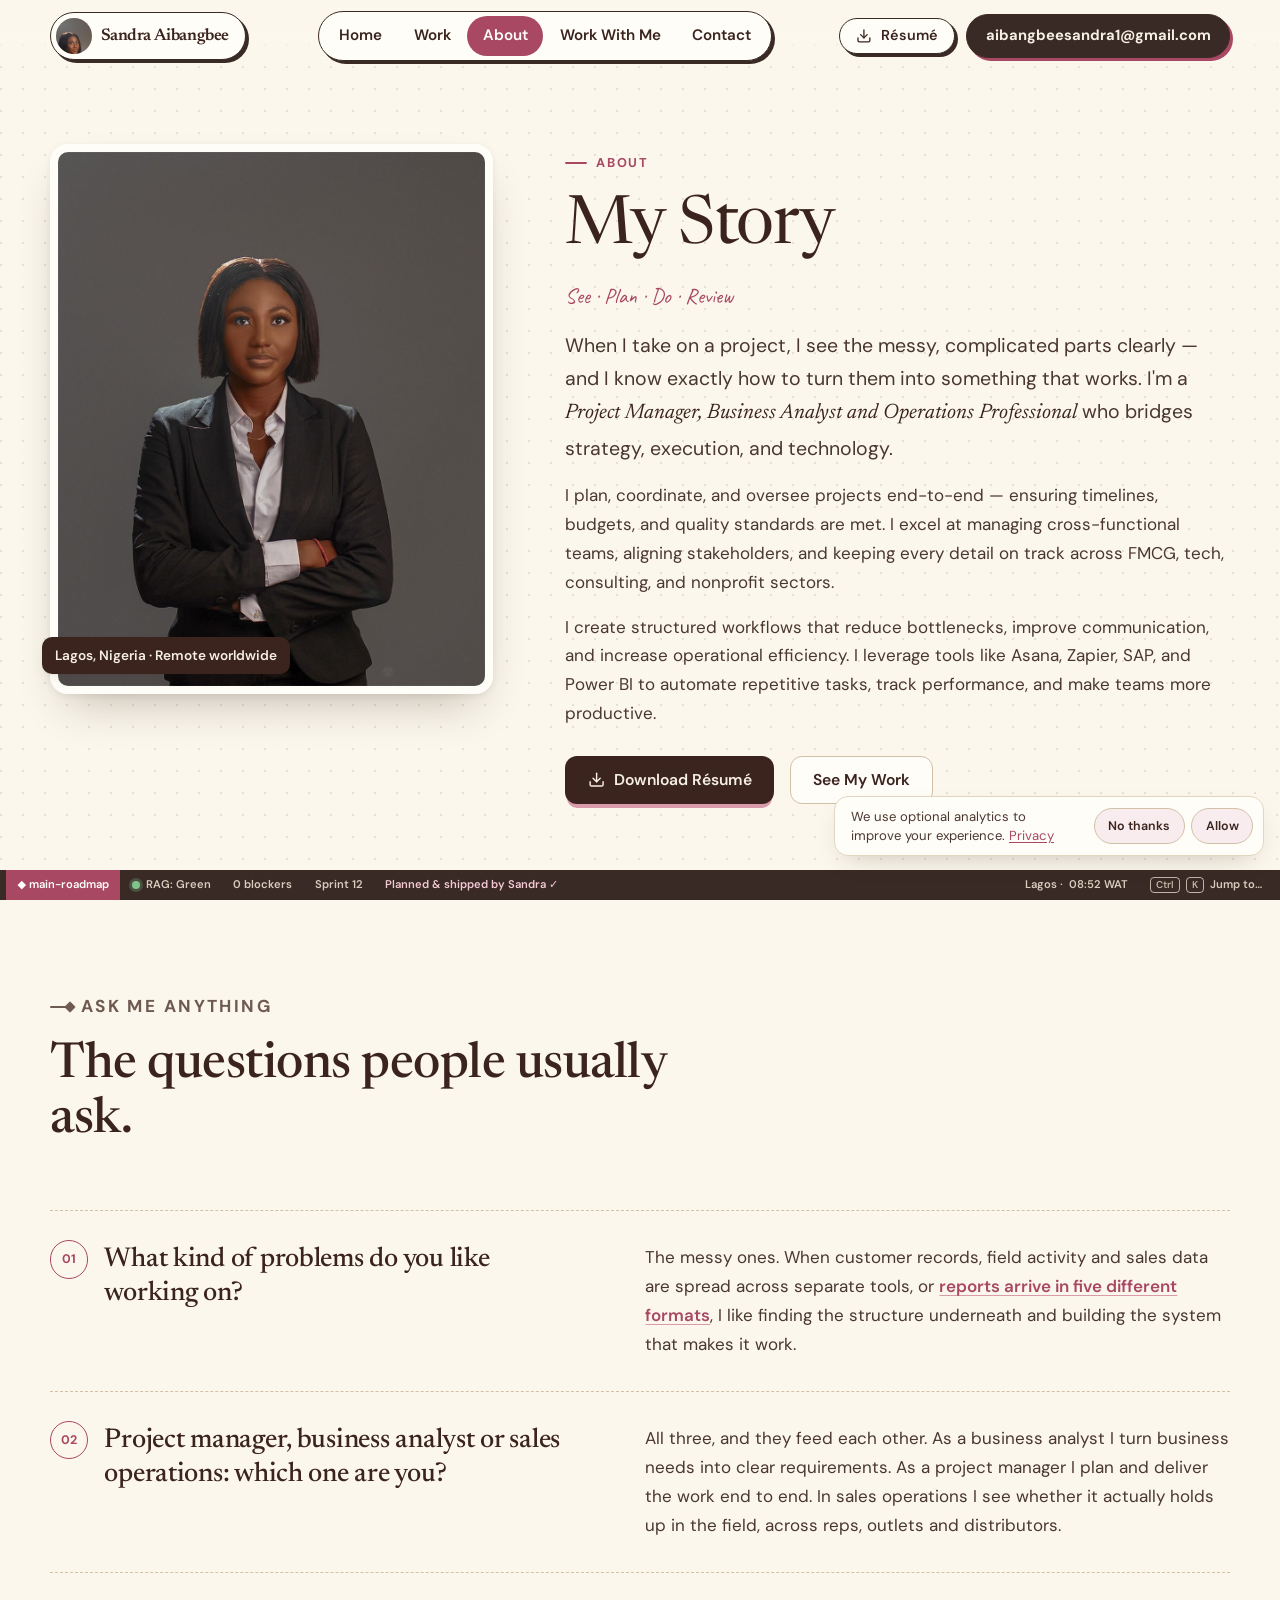
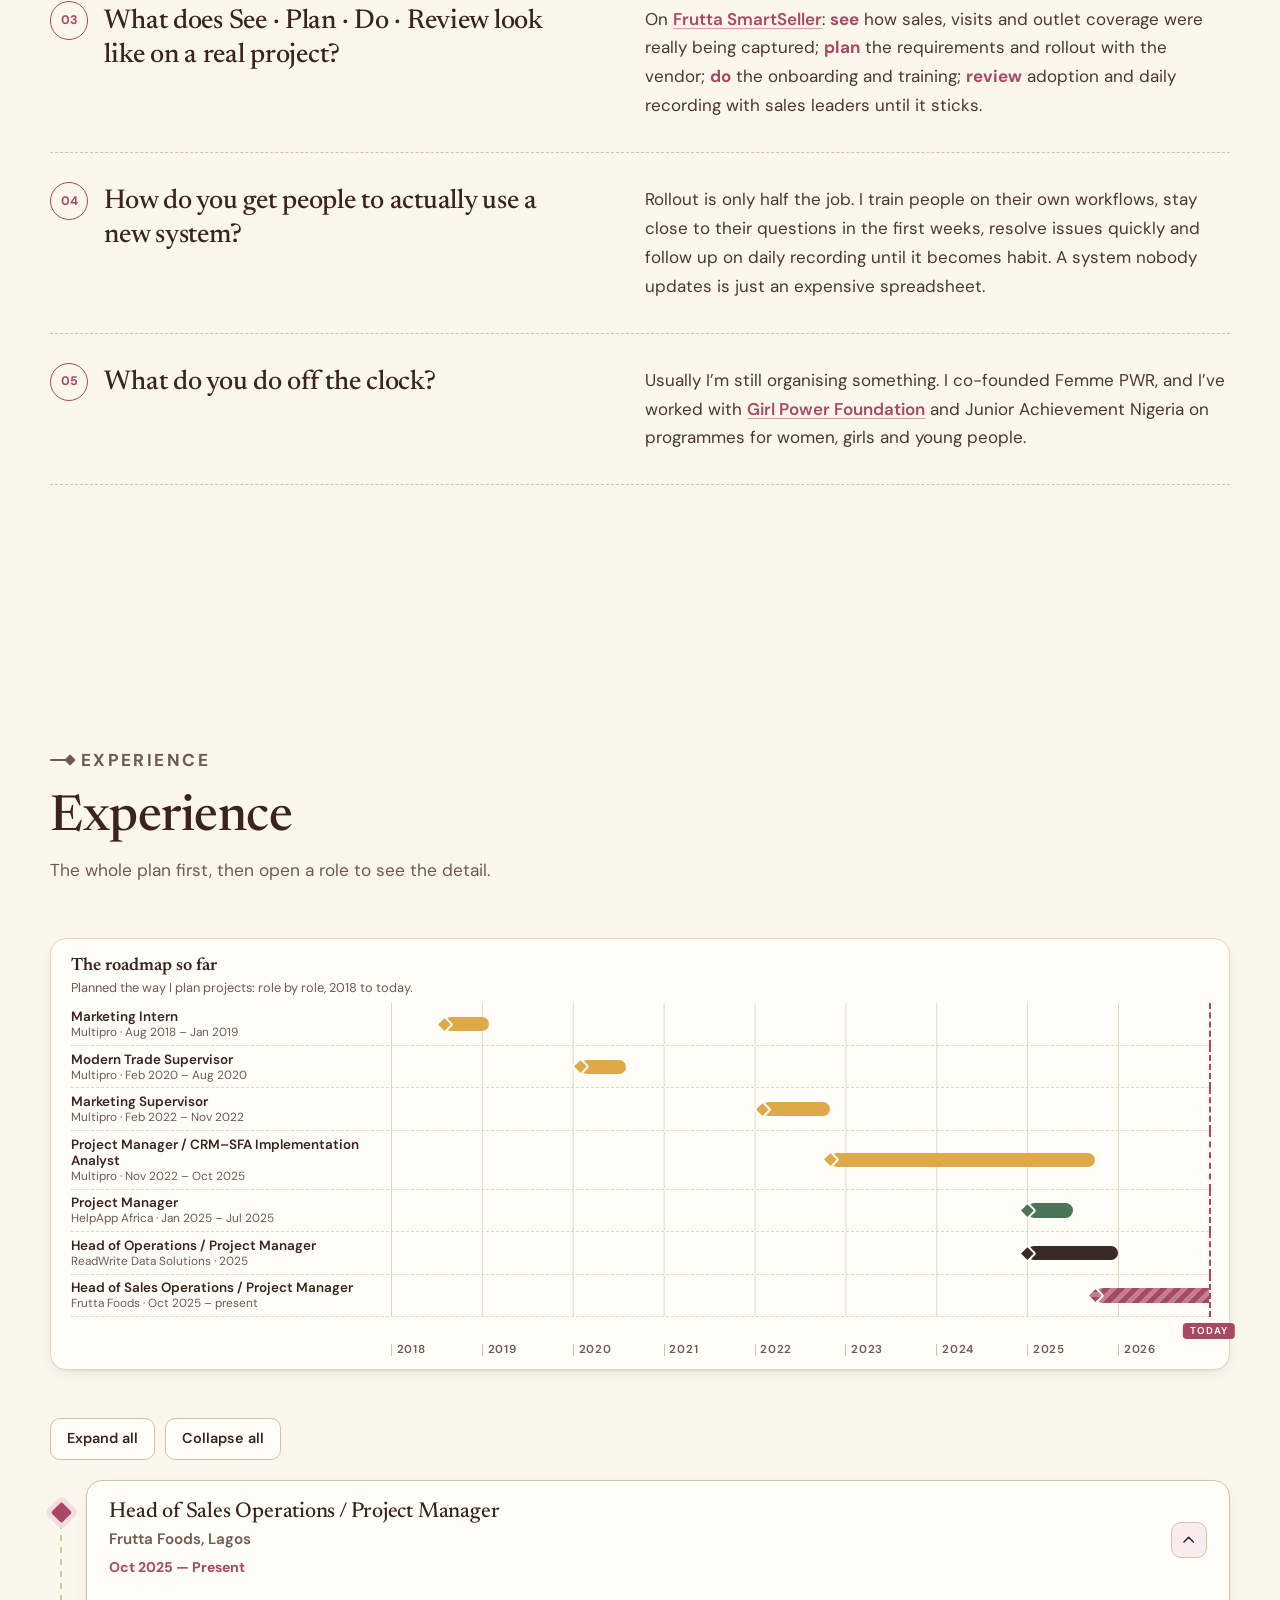
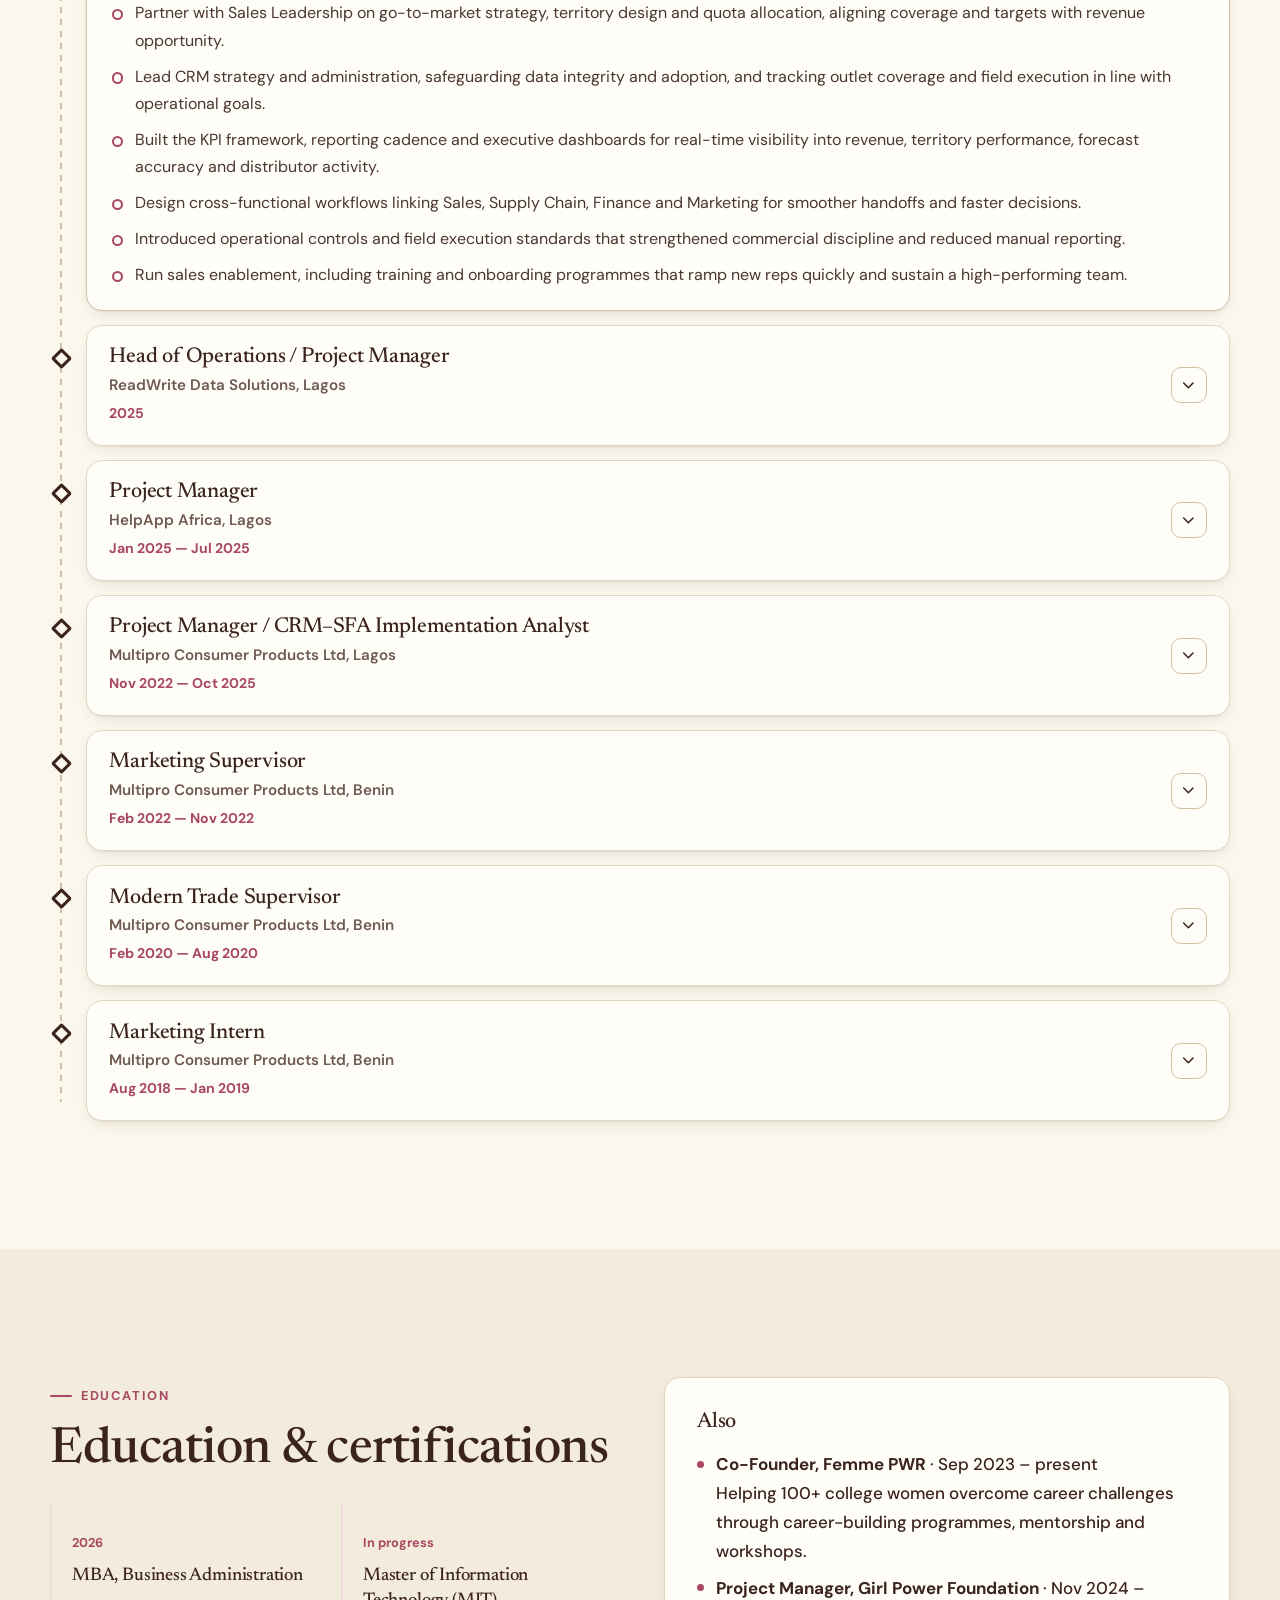
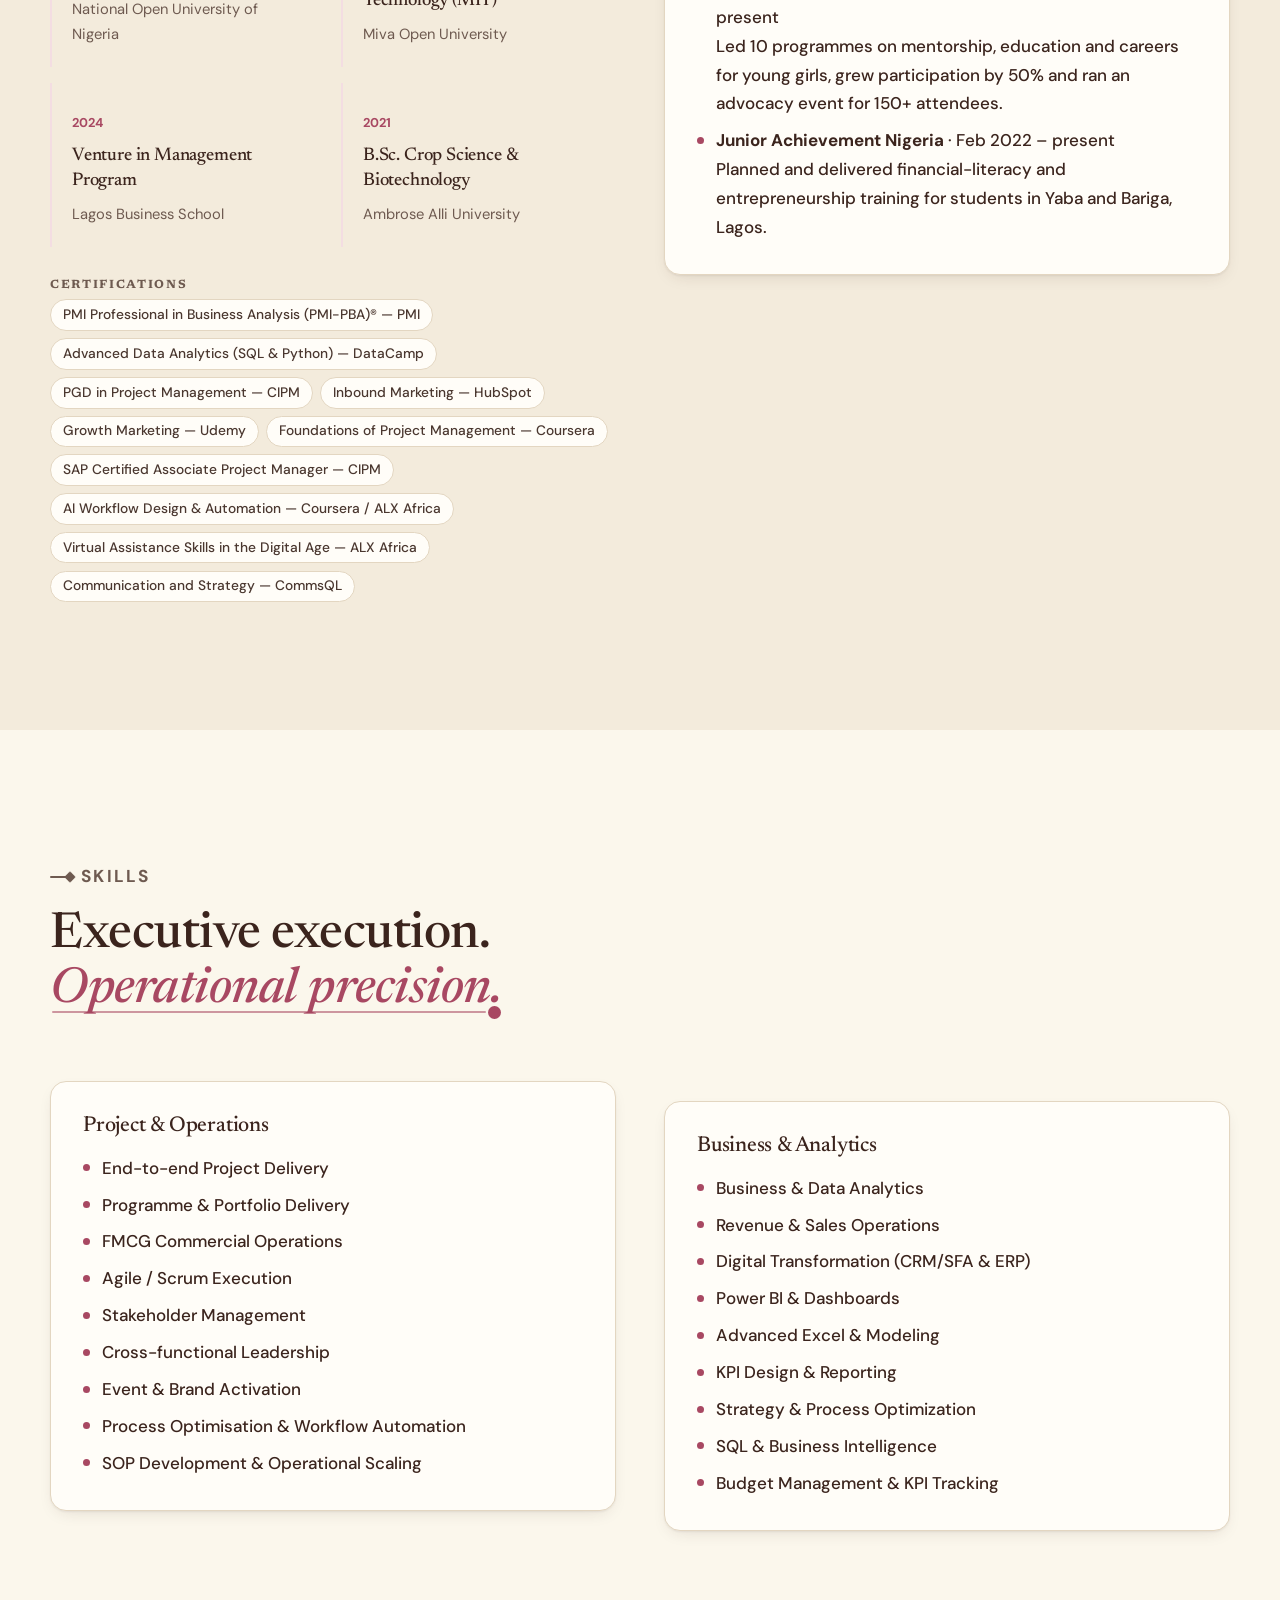
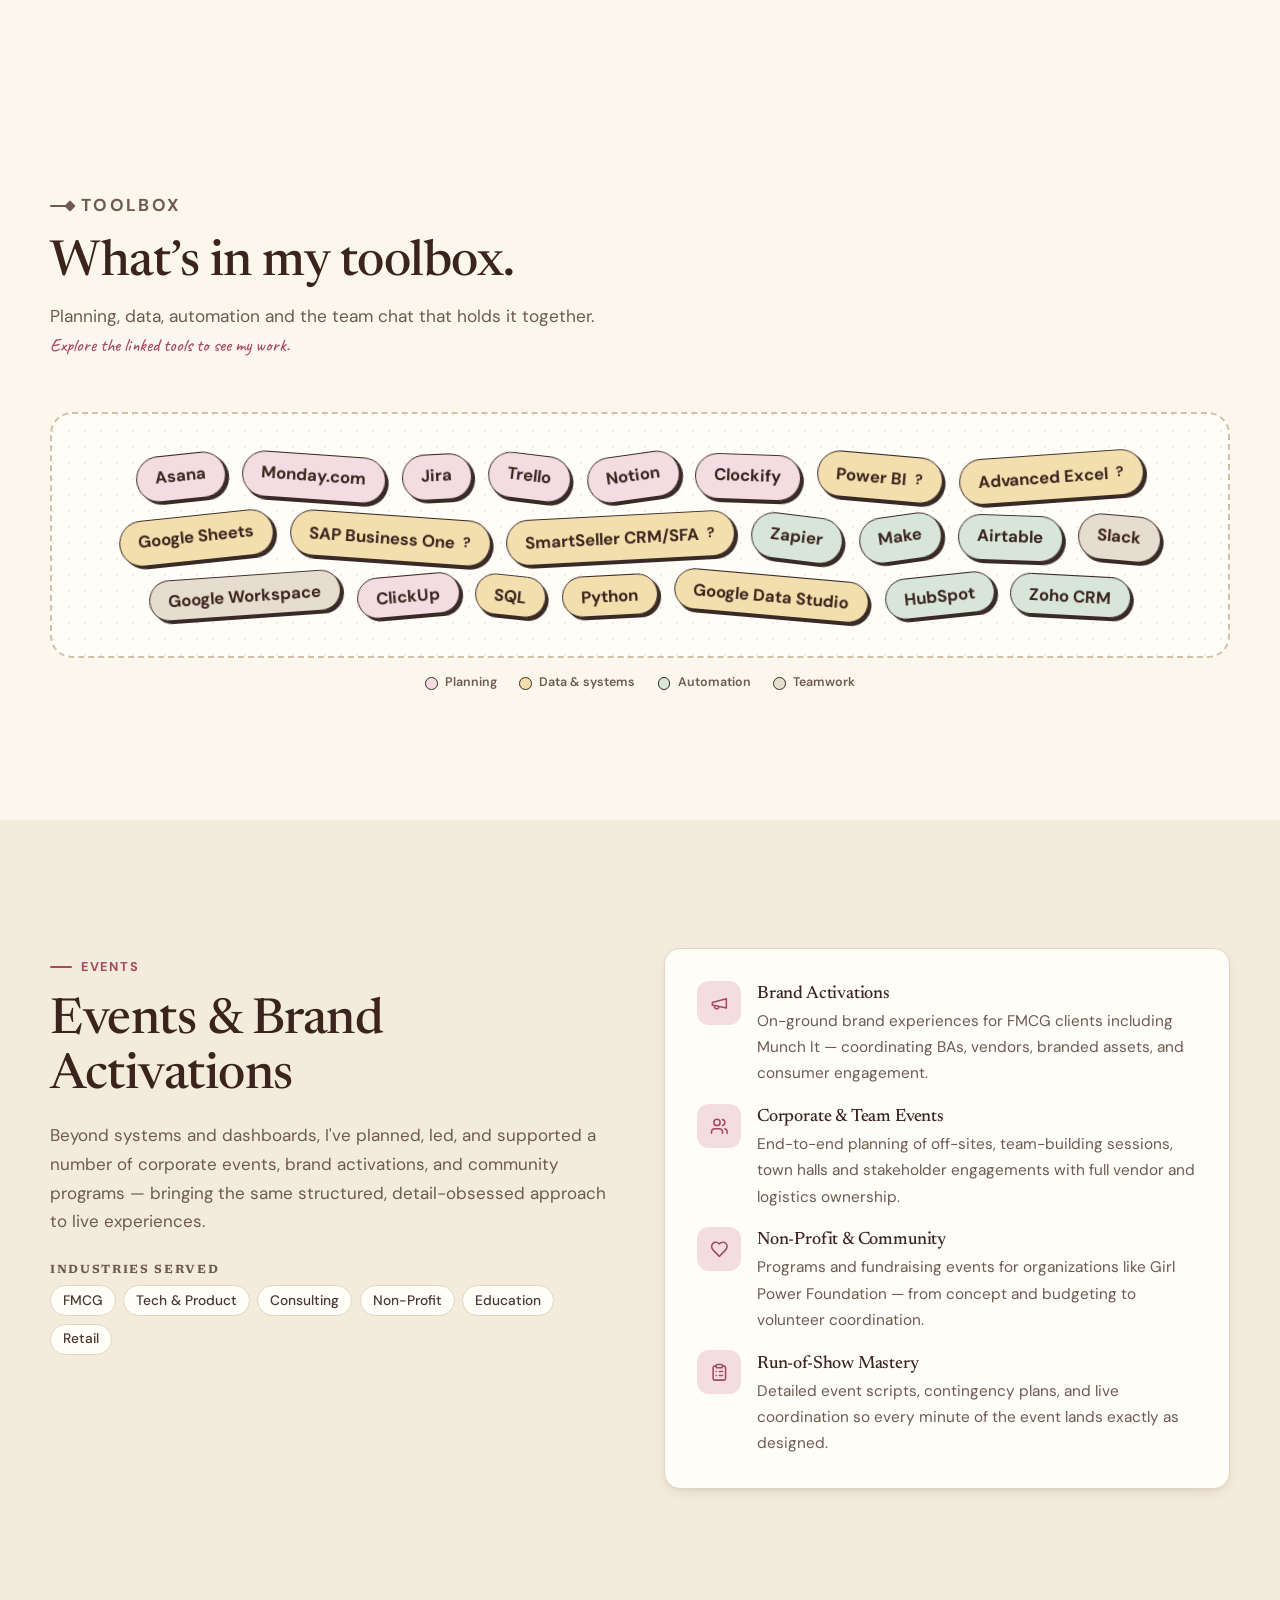
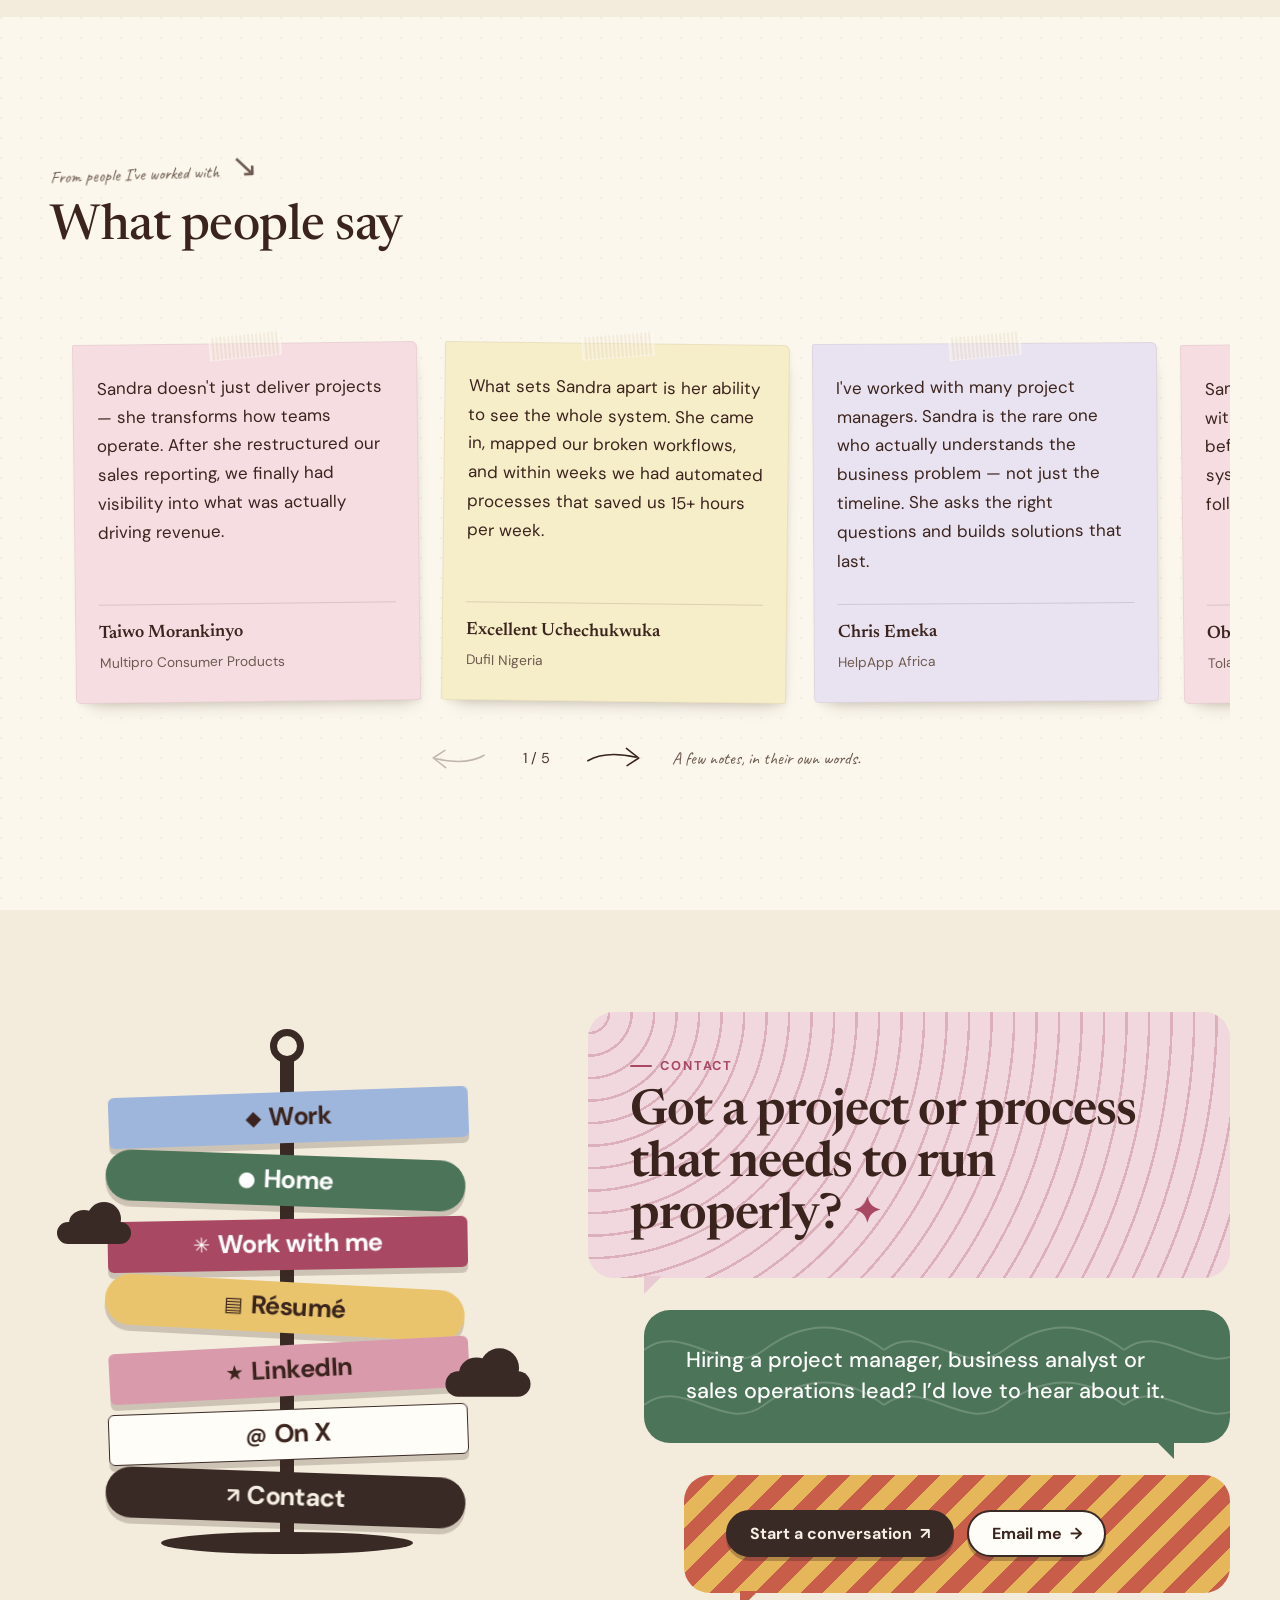
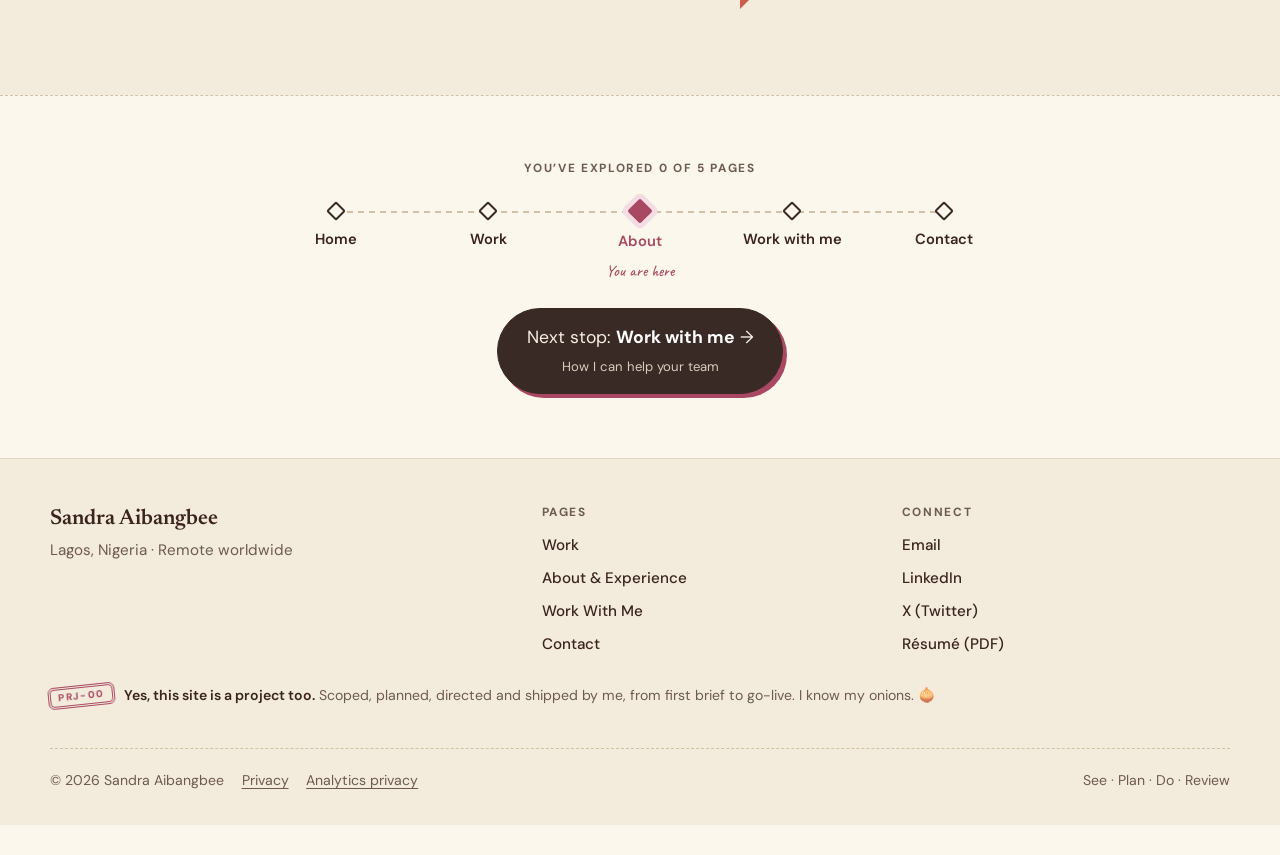
==== commit 74263917: "Compact career chart and replace silent contact form with clear email actions" ====
--- a/about/index.html
+++ b/about/index.html
@@ -27,19 +27,18 @@
   <link rel="preconnect" href="https://fonts.gstatic.com" crossorigin>
   <link rel="preload" as="style" href="https://fonts.googleapis.com/css2?family=Caveat:wght@500&family=DM+Sans:opsz,wght@9..40,400;9..40,500;9..40,600;9..40,700&family=Newsreader:ital,opsz,wght@0,6..72,400;0,6..72,500;0,6..72,600;1,6..72,400&display=swap" onload="this.onload=null;this.rel='stylesheet'">
   <noscript><link rel="stylesheet" href="https://fonts.googleapis.com/css2?family=Caveat:wght@500&family=DM+Sans:opsz,wght@9..40,400;9..40,500;9..40,600;9..40,700&family=Newsreader:ital,opsz,wght@0,6..72,400;0,6..72,500;0,6..72,600;1,6..72,400&display=swap"></noscript>
-  <link rel="stylesheet" href="/css/styles.css?v=8e49d9606c">
+  <link rel="stylesheet" href="/css/styles.css?v=44500d27c1">
   <script>
     document.documentElement.classList.add('js');
     setTimeout(function () { var r = document.documentElement; if (!r.classList.contains('ready')) r.classList.remove('js'); }, 2500);
     try { sessionStorage.setItem('sa-intro-seen', '1'); } catch (e) {}
   </script>
-  <script src="/js/main.js?v=ee9f31d1f4" defer></script>
+  <script src="/js/main.js?v=905c2eef2d" defer></script>
   <script type="application/ld+json">{"@context":"https://schema.org","@graph":[{"@id":"https://sandraaibangbee.com/about/#webpage","url":"https://sandraaibangbee.com/about/","name":"About Sandra Aibangbee | Experience, Skills & Certifications","description":"Sandra Aibangbee’s experience across FMCG, tech and consulting: sales operations at Frutta Foods, SAP delivery at ReadWrite, CRM/SFA rollouts and PMI-PBA.","isPartOf":{"@id":"https://sandraaibangbee.com/#website"},"inLanguage":"en","@type":"ProfilePage","mainEntity":{"@id":"https://sandraaibangbee.com/#person"}},{"@type":"BreadcrumbList","itemListElement":[{"@type":"ListItem","position":1,"name":"Home","item":"https://sandraaibangbee.com/"},{"@type":"ListItem","position":2,"name":"About","item":"https://sandraaibangbee.com/about/"}]}]}</script>
 <link rel="stylesheet" href="/css/analytics.css?v=5dab698b31">
 <script defer src="/js/analytics.js?v=8cc0d5514f"></script>
 </head>
-<!-- Held (not shown): the MBA/MIT sentence and cards (R07), PMP®/SAP/ALX certifications (R08), the "Seven years" heading (R01).
-     data-review marks shown items awaiting sign-off (R02 dates, R11 names, R17 figures). -->
+
 <body>
   <svg xmlns="http://www.w3.org/2000/svg" style="display:none" aria-hidden="true">
     <symbol id="i-arrow-right" viewBox="0 0 24 24"><path d="M5 12h14"/><path d="m12 5 7 7-7 7"/></symbol>
@@ -84,7 +83,7 @@
   </header>
 
   <main id="main">
-    <!-- ============ STORY ============ -->
+    
     <section class="page-head dotgrid" aria-labelledby="story-heading">
       <div class="container about-hero">
         <figure class="about-photo reveal">
@@ -106,7 +105,7 @@
       </div>
     </section>
 
-    <!-- ============ ASK ME ANYTHING ============ -->
+    
     <section class="section qa-section" aria-labelledby="qa-heading">
       <div class="container">
         <header class="section-head reveal">
@@ -125,7 +124,7 @@
       </div>
     </section>
 
-    <!-- ============ EXPERIENCE ============ -->
+    
     <section class="section" id="experience" aria-labelledby="experience-heading">
       <div class="container">
         <header class="section-head reveal">
@@ -281,7 +280,7 @@
       </div>
     </section>
 
-    <!-- ============ EDUCATION, CERTIFICATIONS, COMMUNITY ============ -->
+    
     <section class="section section--tint" aria-labelledby="edu-heading">
       <div class="container split">
         <div class="reveal">
@@ -315,7 +314,7 @@
       </div>
     </section>
 
-    <!-- ============ SKILLS ============ -->
+    
     <section class="section" aria-labelledby="skills-heading">
       <div class="container">
         <header class="section-head reveal">
@@ -357,7 +356,7 @@
       </div>
     </section>
 
-    <!-- ============ TOOLBOX ============ -->
+    
     <section class="section toolbox-section" aria-labelledby="toolbox-heading">
       <div class="container">
         <header class="section-head reveal">
@@ -395,7 +394,7 @@
       </div>
     </section>
 
-    <!-- ============ EVENTS ============ -->
+    
     <section class="section section--tint" aria-labelledby="events-heading">
       <div class="container split">
         <header class="reveal">
--- a/css/styles.css
+++ b/css/styles.css
@@ -1938,3 +1938,31 @@
 @media (hover: none) { .pm-statusbar kbd { display: none; } }
 .tk-input input:invalid:not(:placeholder-shown):not(:focus), .ticket.was-checked .tk-input :invalid { border-color: var(--rose); }
 .tk-msg.is-success { flex-basis: 100%; padding: .75rem 1rem; border-radius: 10px; background: #e6f0e7; border: 1.5px solid #a9c3ad; color: #2f5a3a; font-weight: 600; }
+
+/* Compact career plan and closer transition into featured work. */
+.numbers-section { padding-bottom: clamp(1.5rem, 3vw, 2rem); }
+.numbers-section + .section--files { padding-top: clamp(2rem, 4vw, 3rem); }
+.roadmap { --label: 19rem; --gap: 1rem; padding: 1rem 1.25rem .8rem; }
+.roadmap-label { padding: .35rem 0; line-height: 1.2; }
+.roadmap-label b { font-size: .84rem; }
+.roadmap-label > span { font-size: .74rem; }
+.roadmap-track { min-height: 2rem; }
+.roadmap-title { font-size: 1.12rem; margin-bottom: .4rem; }
+.roadmap-title span { font-size: .8rem; }
+.bricks-section .roadmap { margin-top: 1.5rem; }
+@media (max-width: 700px) {
+  .roadmap { --label: 0px; --gap: 0px; padding-inline: .9rem; }
+  .roadmap-label { padding: .4rem 0 .1rem; }
+  .roadmap-track { min-height: 1.4rem; }
+}
+/* Direct email contact, with a persistent explanation and visible next step. */
+.email-card { display: grid; gap: 1rem; }
+.email-card h3, .email-card p { margin: 0; }
+.contact-email { color: var(--rose); overflow-wrap: anywhere; font-weight: 600; text-underline-offset: .2em; }
+.email-actions { display: flex; align-items: center; flex-wrap: wrap; gap: 1rem 1.5rem; }
+.email-actions .tk-submit { text-decoration: none; }
+.email-actions button { background: none; cursor: pointer; font: inherit; }
+.email-status { padding: 1rem; border: 1px solid var(--line-2); border-radius: 10px; background: var(--paper); font-size: .9rem; line-height: 1.6; }
+.email-status.is-active { border-color: var(--rose); background: var(--rose-soft); color: var(--ink-strong); }
+.email-status:focus-visible { outline: 3px solid var(--rose); outline-offset: 3px; }
+@media (max-width: 640px) { .email-actions { align-items: stretch; } .email-actions .tk-submit { width: 100%; justify-content: center; } }
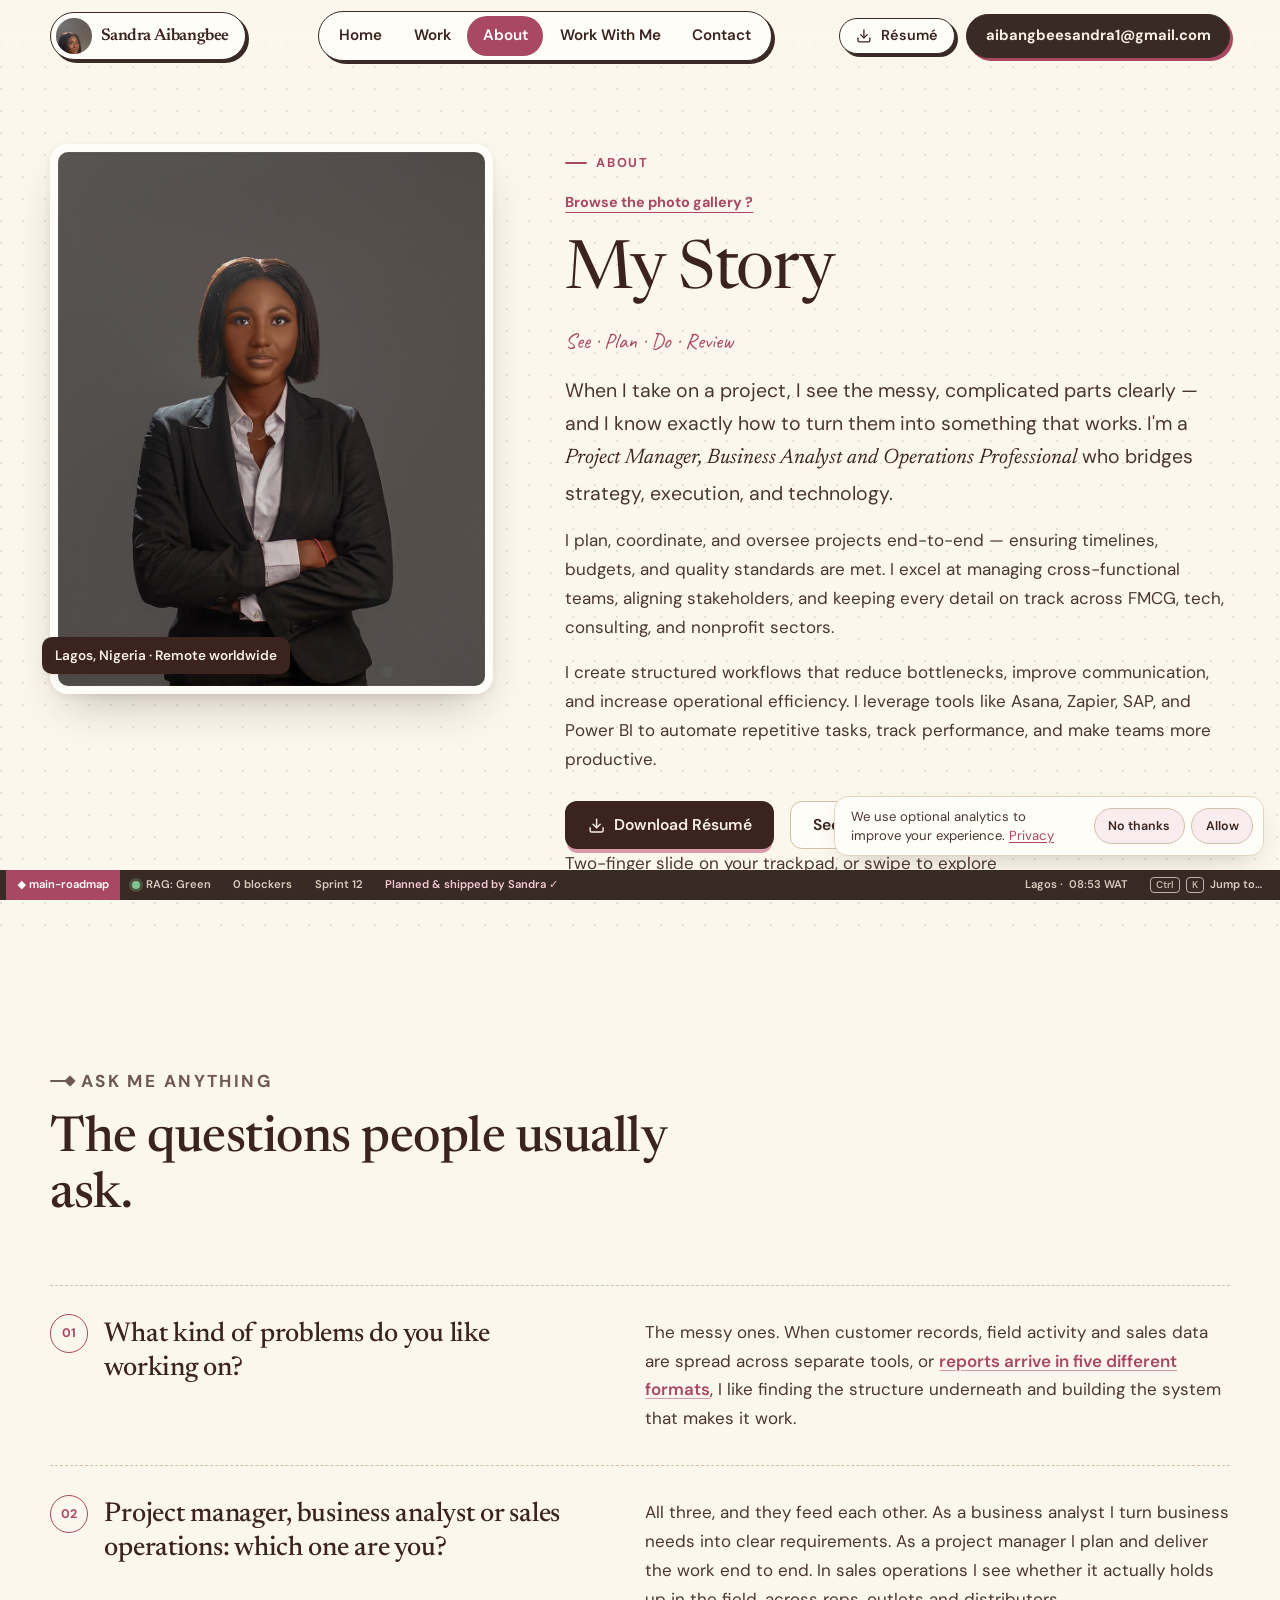
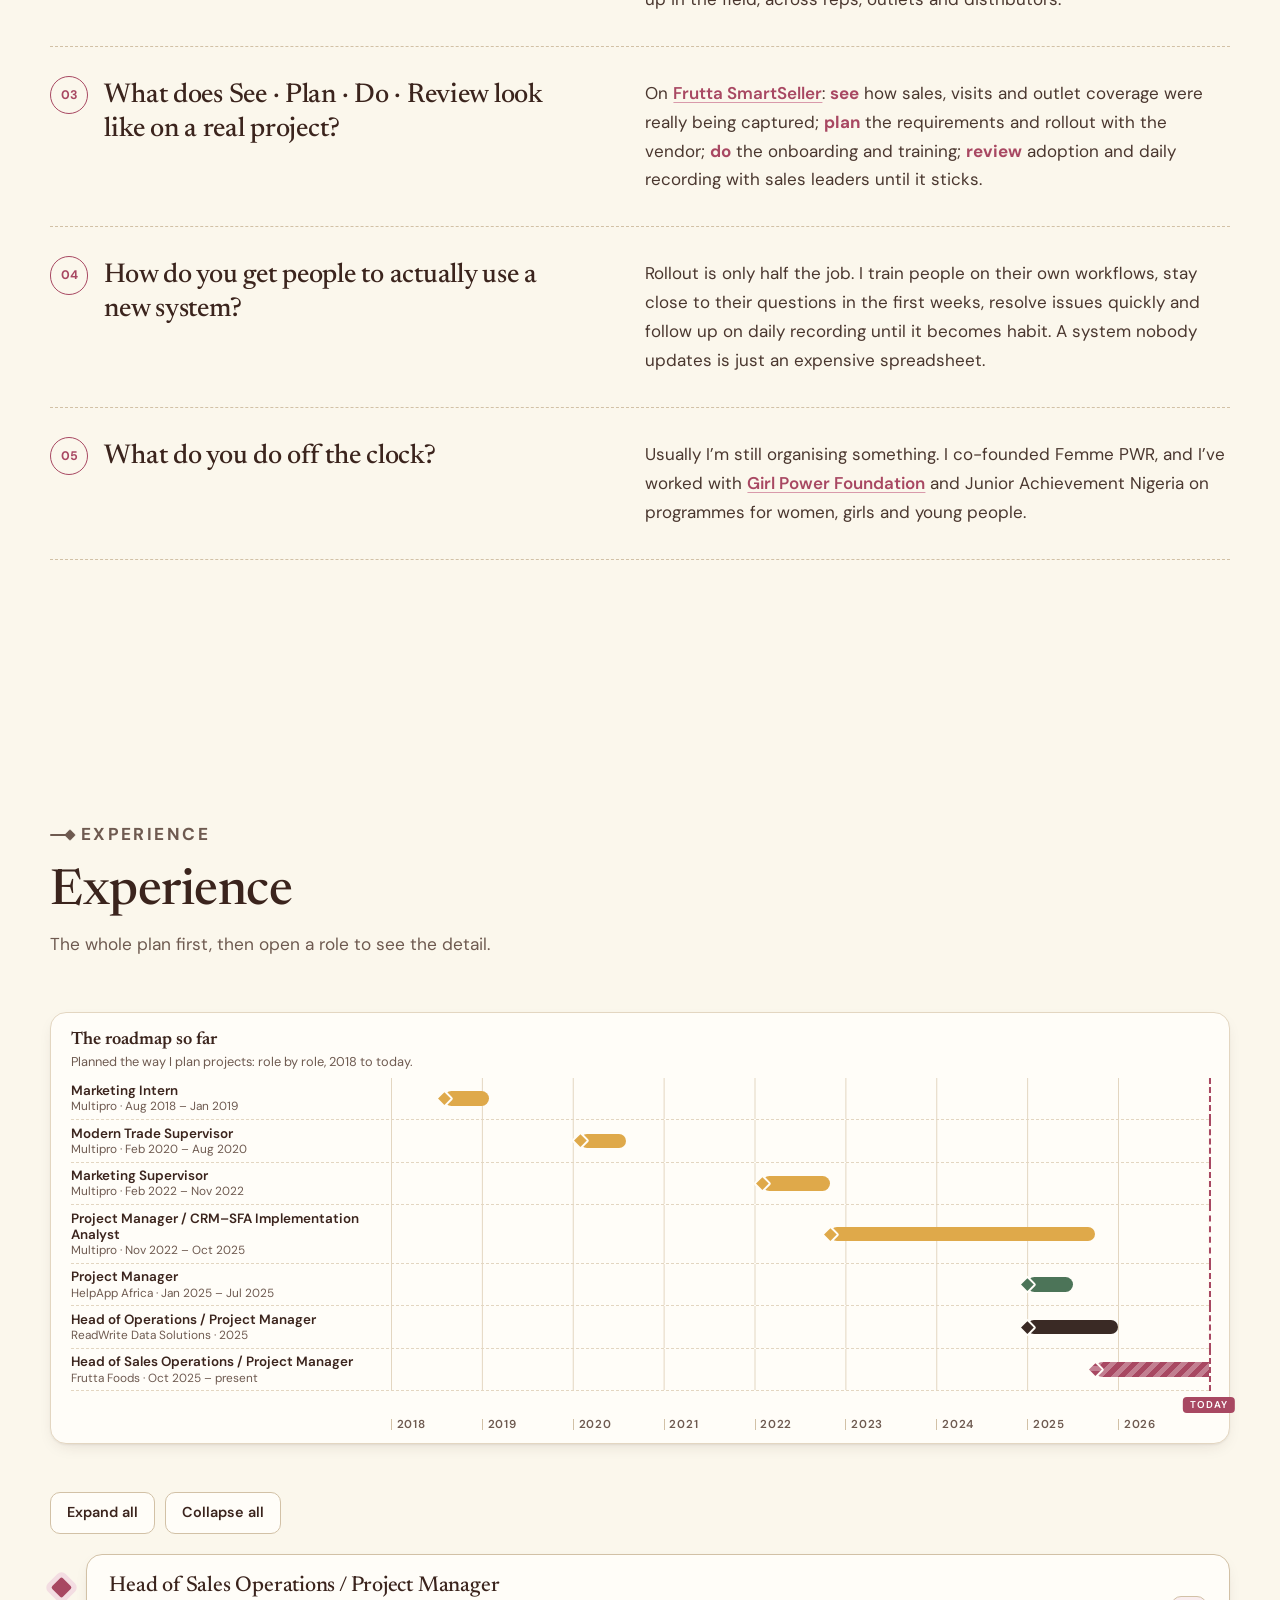
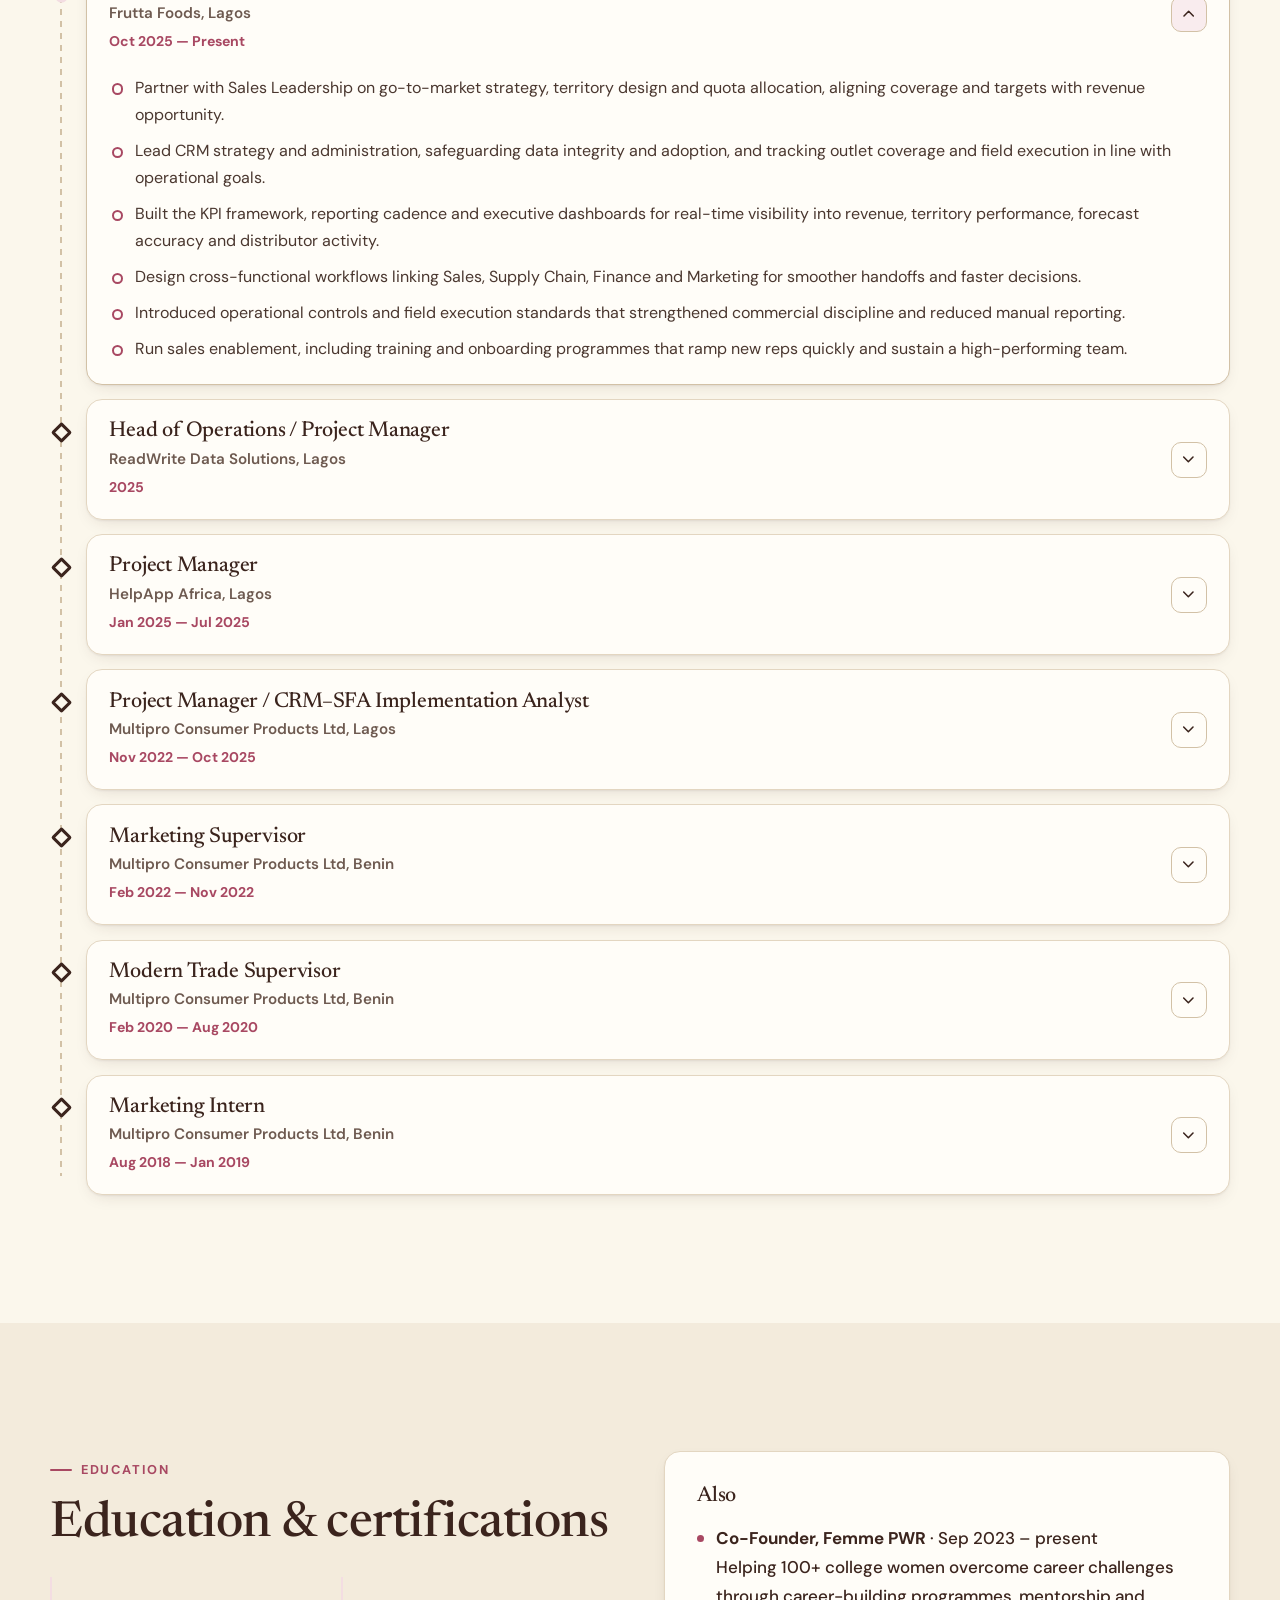
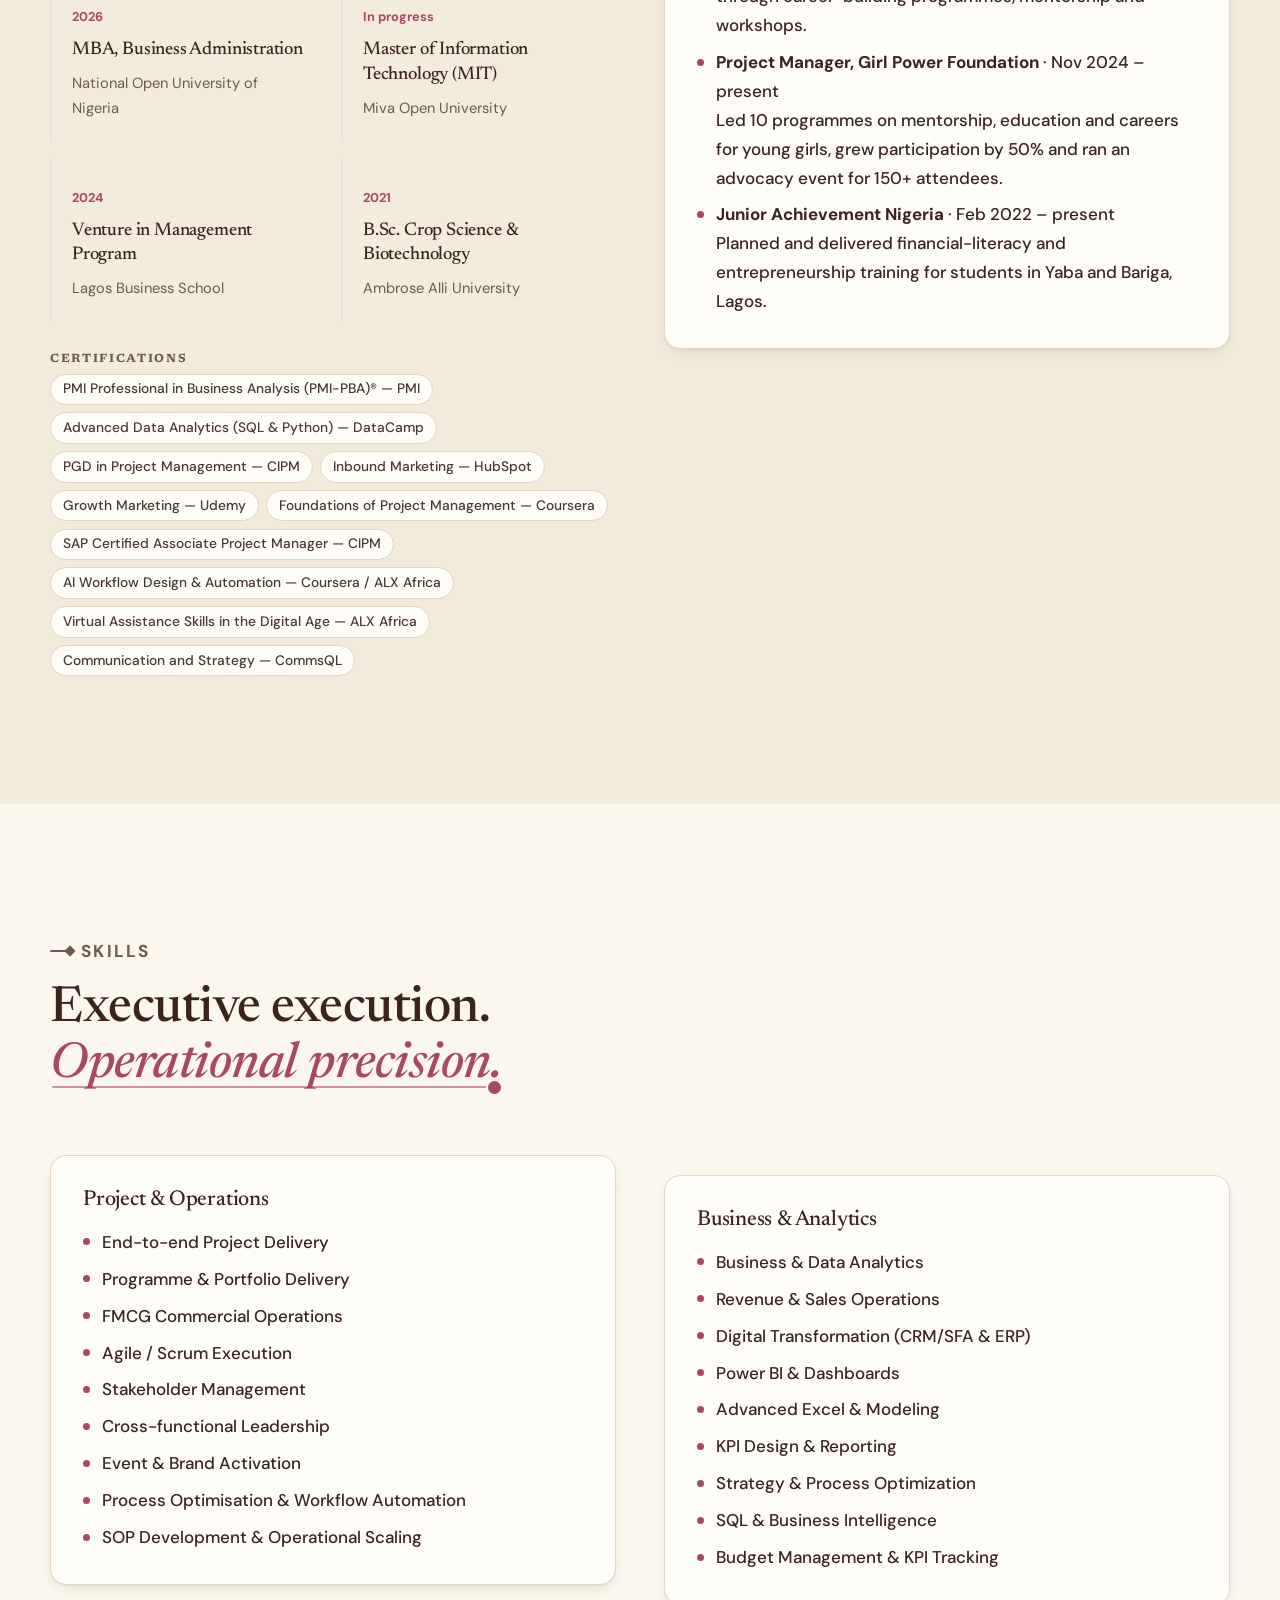
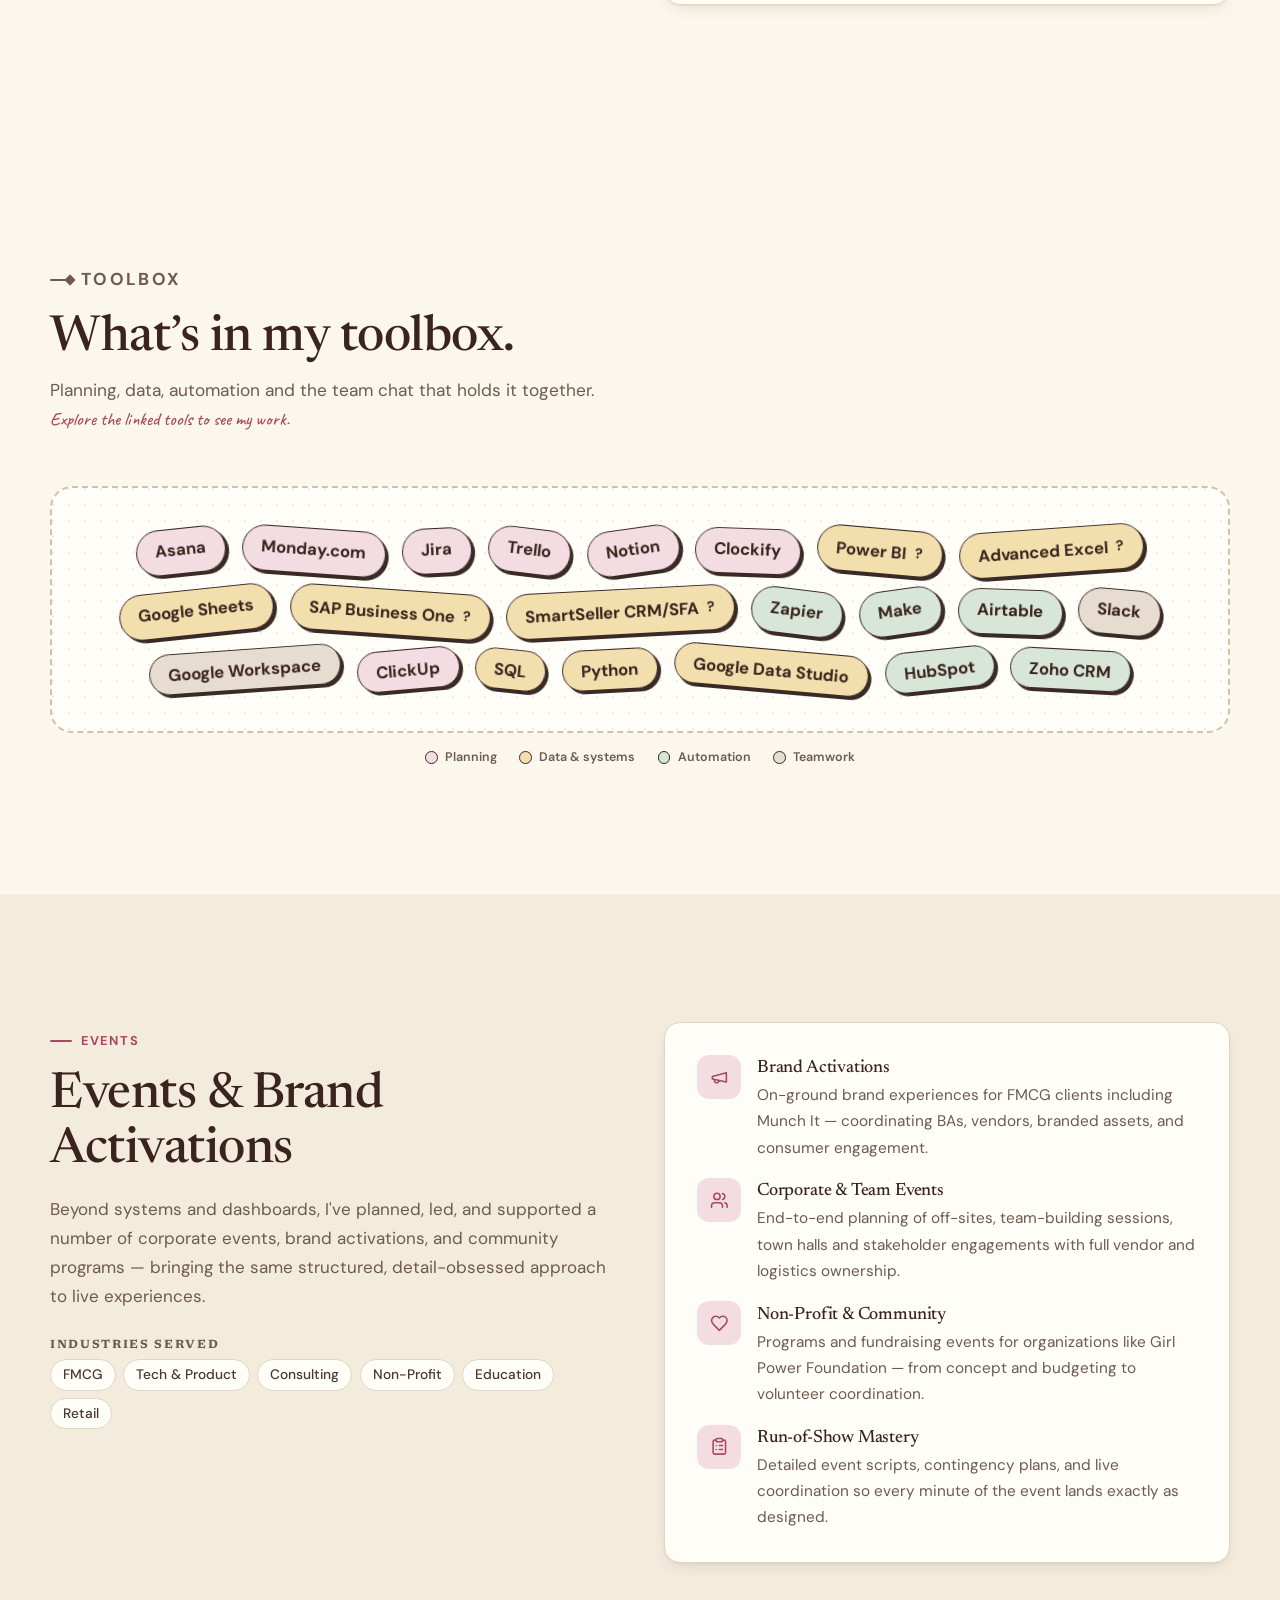
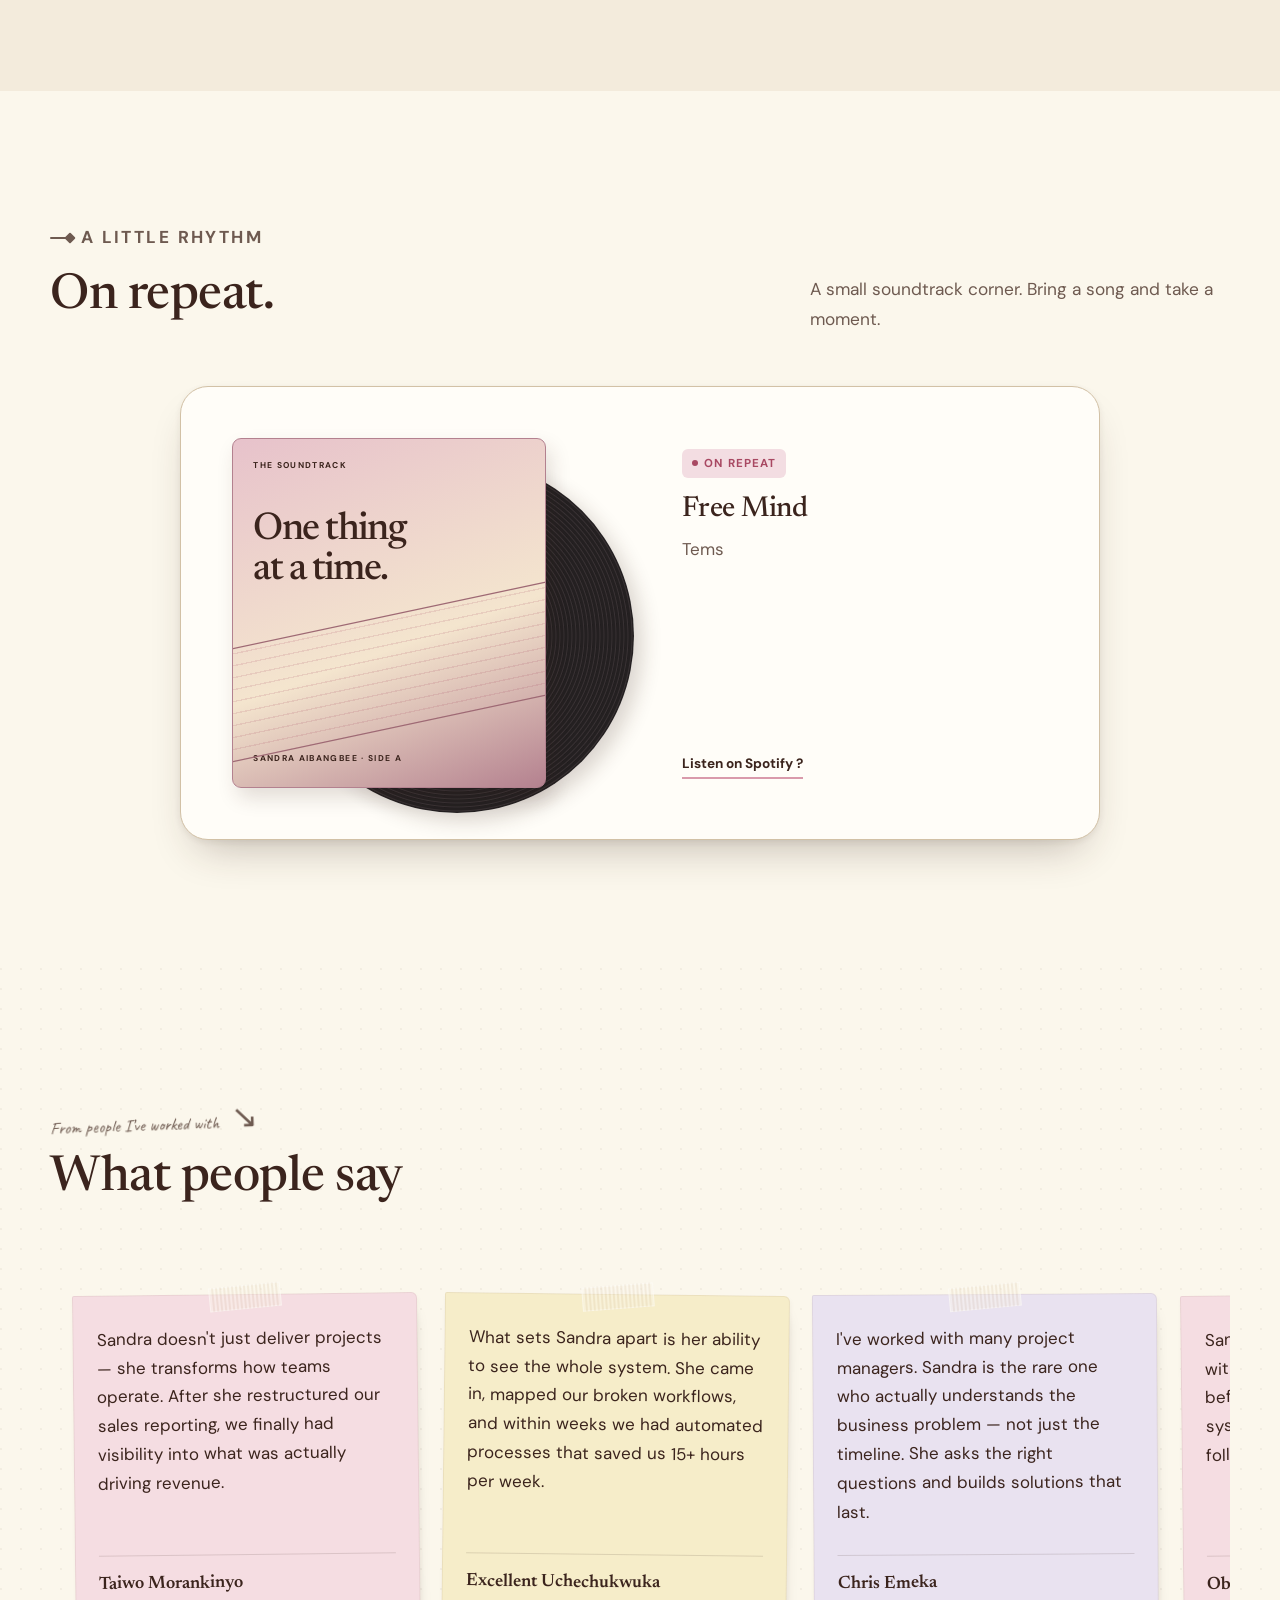
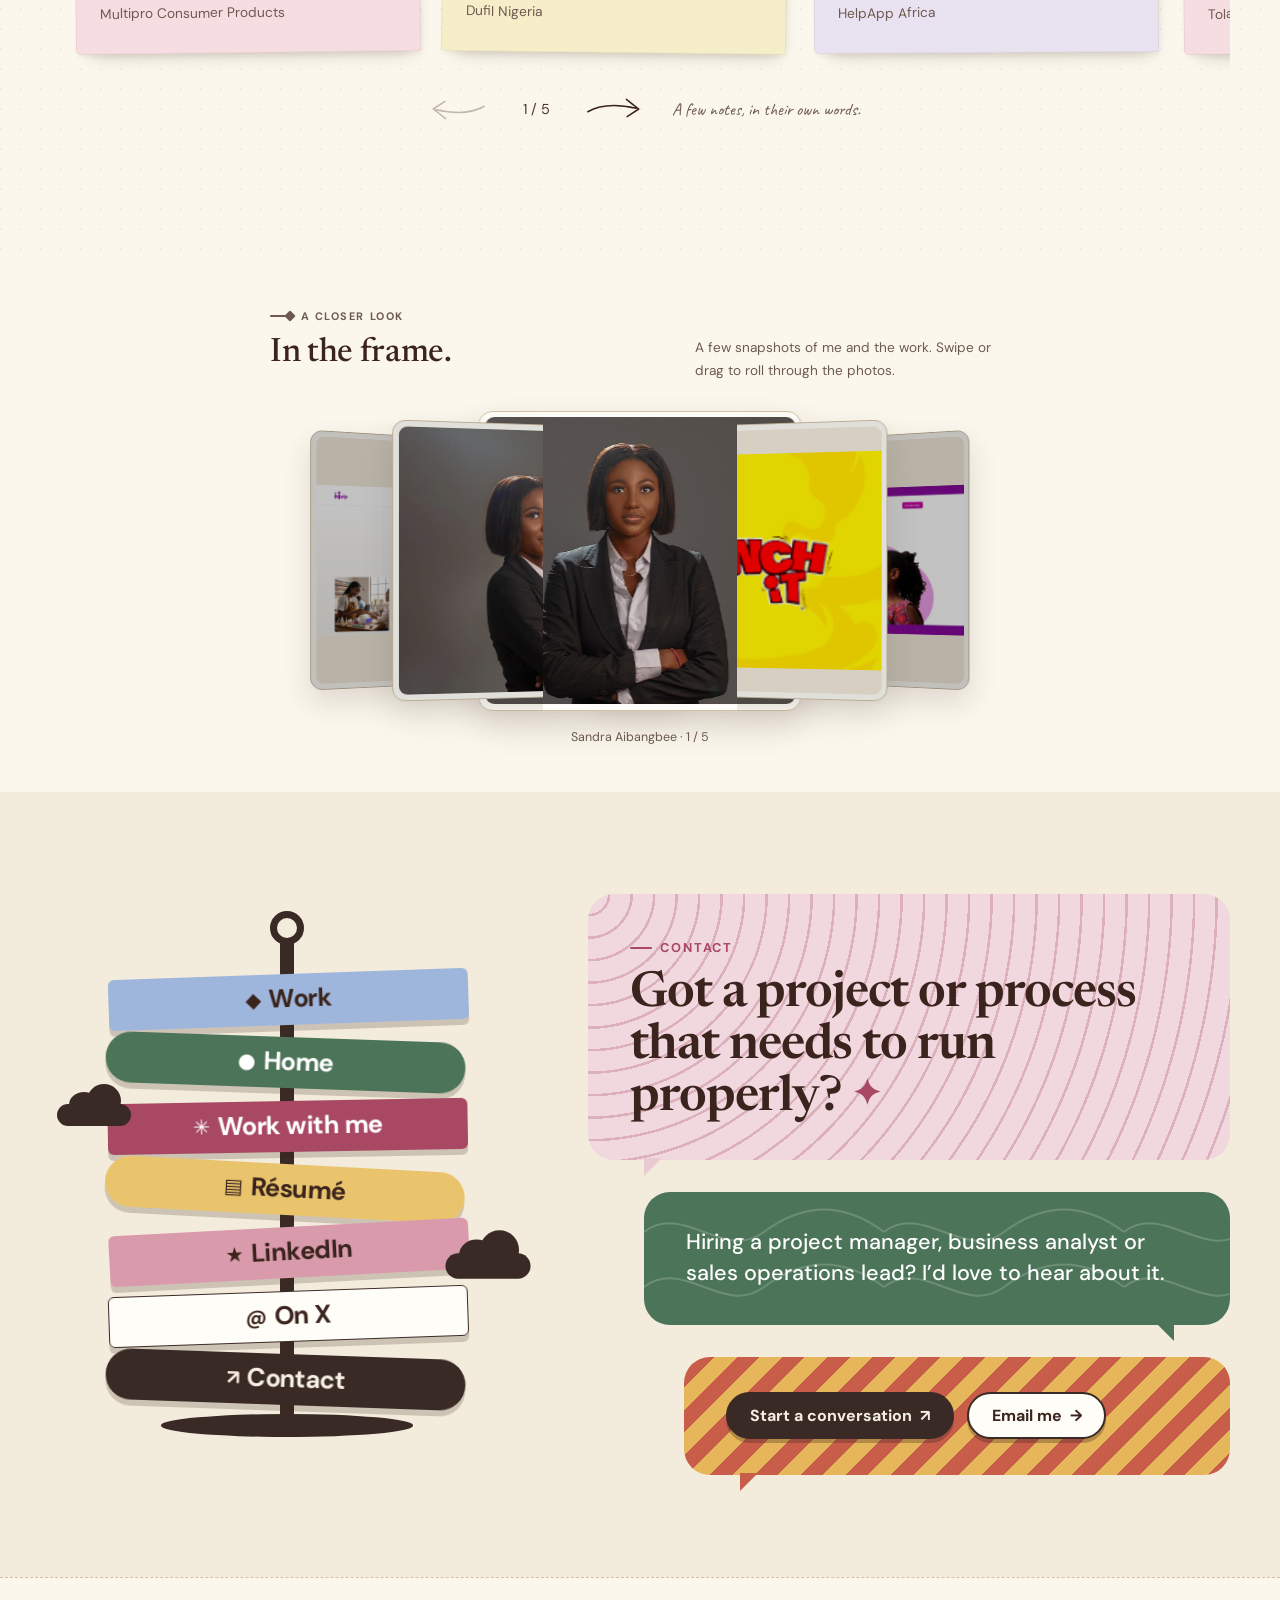
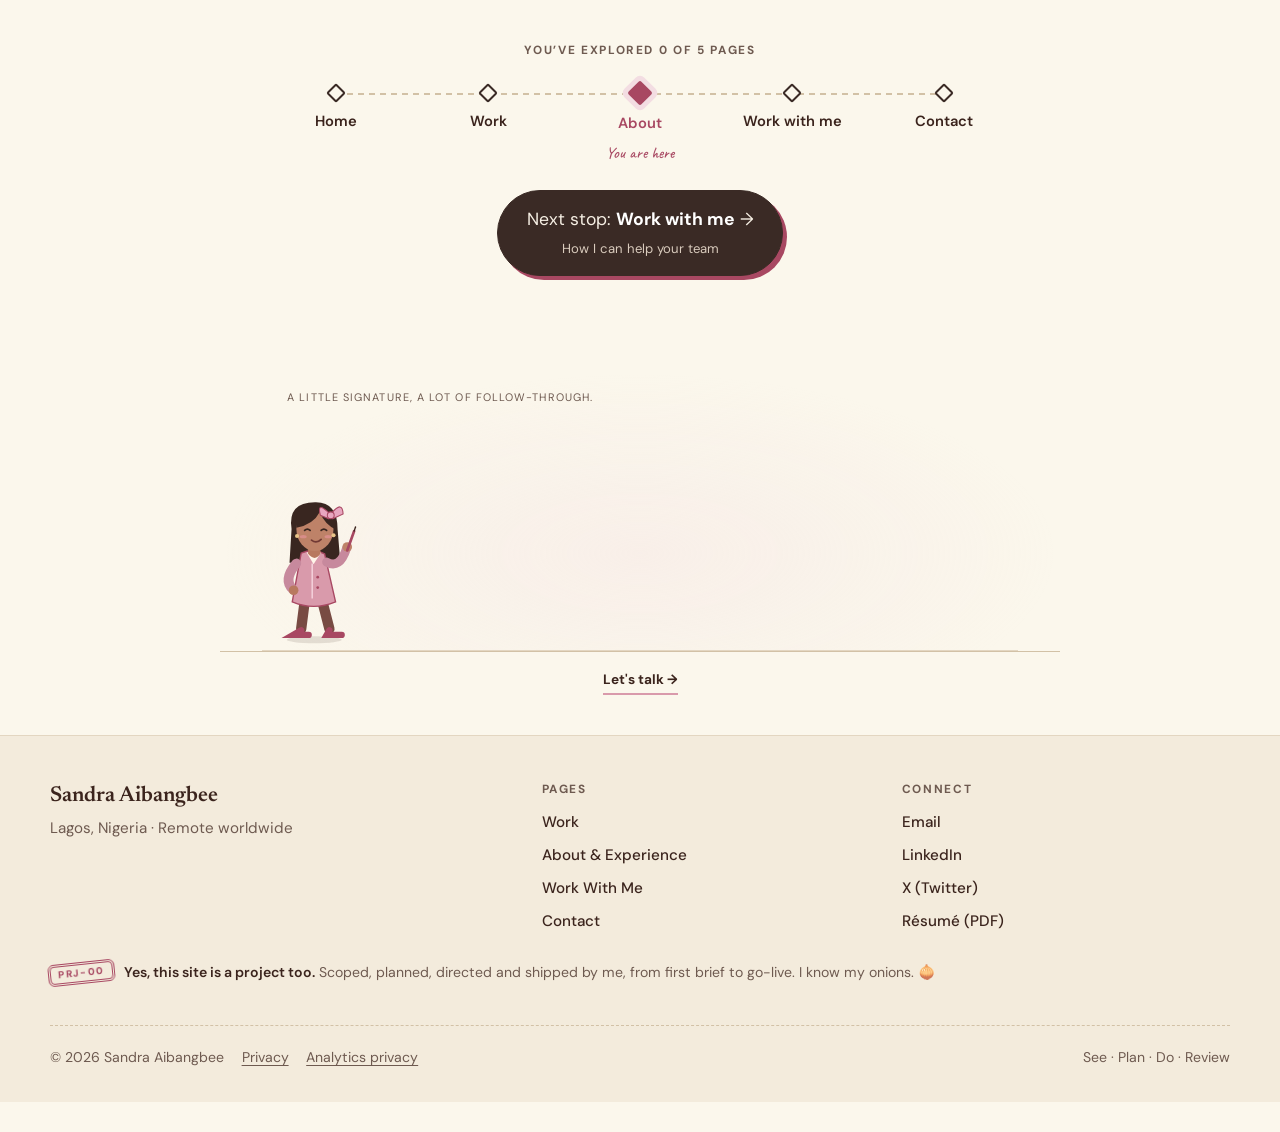
==== commit 67d4c79e: "Add swipeable photo stack, Spotify card and animated signature" ====
--- a/about/index.html
+++ b/about/index.html
@@ -27,13 +27,15 @@
   <link rel="preconnect" href="https://fonts.gstatic.com" crossorigin>
   <link rel="preload" as="style" href="https://fonts.googleapis.com/css2?family=Caveat:wght@500&family=DM+Sans:opsz,wght@9..40,400;9..40,500;9..40,600;9..40,700&family=Newsreader:ital,opsz,wght@0,6..72,400;0,6..72,500;0,6..72,600;1,6..72,400&display=swap" onload="this.onload=null;this.rel='stylesheet'">
   <noscript><link rel="stylesheet" href="https://fonts.googleapis.com/css2?family=Caveat:wght@500&family=DM+Sans:opsz,wght@9..40,400;9..40,500;9..40,600;9..40,700&family=Newsreader:ital,opsz,wght@0,6..72,400;0,6..72,500;0,6..72,600;1,6..72,400&display=swap"></noscript>
-  <link rel="stylesheet" href="/css/styles.css?v=44500d27c1">
+  <link rel="stylesheet" href="/css/styles.css?v=3037f1d747">
+  <link rel="stylesheet" href="/css/personality.css?v=533d61c183">
   <script>
     document.documentElement.classList.add('js');
     setTimeout(function () { var r = document.documentElement; if (!r.classList.contains('ready')) r.classList.remove('js'); }, 2500);
     try { sessionStorage.setItem('sa-intro-seen', '1'); } catch (e) {}
   </script>
-  <script src="/js/main.js?v=905c2eef2d" defer></script>
+  <script src="/js/main.js?v=22766606d0" defer></script>
+  <script src="/js/personality.js?v=8f6d849d4e" defer></script>
   <script type="application/ld+json">{"@context":"https://schema.org","@graph":[{"@id":"https://sandraaibangbee.com/about/#webpage","url":"https://sandraaibangbee.com/about/","name":"About Sandra Aibangbee | Experience, Skills & Certifications","description":"Sandra Aibangbee’s experience across FMCG, tech and consulting: sales operations at Frutta Foods, SAP delivery at ReadWrite, CRM/SFA rollouts and PMI-PBA.","isPartOf":{"@id":"https://sandraaibangbee.com/#website"},"inLanguage":"en","@type":"ProfilePage","mainEntity":{"@id":"https://sandraaibangbee.com/#person"}},{"@type":"BreadcrumbList","itemListElement":[{"@type":"ListItem","position":1,"name":"Home","item":"https://sandraaibangbee.com/"},{"@type":"ListItem","position":2,"name":"About","item":"https://sandraaibangbee.com/about/"}]}]}</script>
 <link rel="stylesheet" href="/css/analytics.css?v=5dab698b31">
 <script defer src="/js/analytics.js?v=8cc0d5514f"></script>
@@ -91,7 +93,7 @@
           <figcaption>Lagos, Nigeria · Remote worldwide</figcaption>
         </figure>
         <div class="prose reveal">
-          <p class="kicker">About</p>
+          <p class="kicker">About</p><p class="personality-jump"><a href="#in-the-frame">Browse the photo gallery <span aria-hidden="true">?</span></a></p>
           <h1 id="story-heading">My Story</h1>
           <p class="note" style="margin-bottom: 1.25rem">See · Plan · Do · Review</p>
           <p class="lead">When I take on a project, I see the messy, complicated parts clearly — and I know exactly how to turn them into something that works. I'm a <em>Project Manager, Business Analyst and Operations Professional</em> who bridges strategy, execution, and technology.</p>
@@ -101,6 +103,7 @@
             <a class="btn btn-primary" href="/assets/Sandra-Aibangbee-Resume.pdf" download="Sandra-Aibangbee-Resume.pdf"><svg class="icon" aria-hidden="true"><use href="#i-download"/></svg> Download Résumé <span class="visually-hidden">(PDF)</span></a>
             <a class="btn btn-ghost" href="/work/">See My Work</a>
           </div>
+          <p class="frame-hint">Two-finger slide on your trackpad, or swipe to explore</p>
         </div>
       </div>
     </section>
@@ -427,7 +430,34 @@
       </div>
     </section>
 
+
+
+    <section class="section personality music-section" id="on-repeat" aria-labelledby="music-heading">
+      <div class="container"><header class="section-head"><div><p class="kicker">A little rhythm</p><h2 id="music-heading">On repeat.</h2></div><p>A small soundtrack corner. Bring a song and take a moment.</p></header>
+        <div class="record-player" data-record-player>
+          <div class="record-art" aria-hidden="true"><div class="vinyl"><span>SA<br>Side A</span></div><div class="record-sleeve"><small>THE SOUNDTRACK</small><span>One thing<br>at a time.</span><i></i><small>SANDRA AIBANGBEE · SIDE A</small></div></div>
+          <div class="record-info"><span class="tag">On repeat</span><h3>Free Mind</h3><p class="muted">Tems</p><iframe class="spotify-player" title="Listen to Free Mind by Tems on Spotify" src="https://open.spotify.com/embed/track/2mzM4Y0Rnx2BDZqRnhQ5Q6?utm_source=generator&amp;theme=0" width="100%" height="152" loading="lazy" allow="encrypted-media; fullscreen; picture-in-picture" referrerpolicy="strict-origin-when-cross-origin"></iframe><a class="text-link spotify-link" href="https://open.spotify.com/track/2mzM4Y0Rnx2BDZqRnhQ5Q6" target="_blank" rel="noopener noreferrer">Listen on Spotify ?<span class="visually-hidden"> (opens in a new tab)</span></a></div>
+        </div>
+      </div>
+    </section>
+
     <section class="section testimonial-section" id="testimonials" aria-labelledby="about-reviews-heading"><div class="container"><header class="section-head"><div><p class="review-annotation">From people I’ve worked with <span aria-hidden="true">↘</span></p><h2 id="about-reviews-heading">What people say</h2></div></header><div data-slider role="region" aria-label="Testimonials"><div class="slider-track" role="group" tabindex="0" aria-label="Reviews; swipe or use left and right arrow keys. Home and End move to the boundaries."><figure class="slide quote-sheet"><blockquote><p>Sandra doesn't just deliver projects — she transforms how teams operate. After she restructured our sales reporting, we finally had visibility into what was actually driving revenue.</p></blockquote><figcaption><strong>Taiwo Morankinyo</strong><span>Multipro Consumer Products</span></figcaption></figure><figure class="slide quote-sheet"><blockquote><p>What sets Sandra apart is her ability to see the whole system. She came in, mapped our broken workflows, and within weeks we had automated processes that saved us 15+ hours per week.</p></blockquote><figcaption><strong>Excellent Uchechukwuka</strong><span>Dufil Nigeria</span></figcaption></figure><figure class="slide quote-sheet"><blockquote><p>I've worked with many project managers. Sandra is the rare one who actually understands the business problem — not just the timeline. She asks the right questions and builds solutions that last.</p></blockquote><figcaption><strong>Chris Emeka</strong><span>HelpApp Africa</span></figcaption></figure><figure class="slide quote-sheet"><blockquote><p>Sandra led our SFA implementation with a level of rigor I hadn't seen before. She turned chaos into a system that our team could actually follow and sustain on their own.</p></blockquote><figcaption><strong>Obinna Nna</strong><span>Tolaram Nigeria</span></figcaption></figure><figure class="slide quote-sheet"><blockquote><p>Sandra brought clarity, structure, and follow-through to our technical operations. She is the kind of operator who makes the complex feel effortless.</p></blockquote><figcaption><strong>Jeff Wodu</strong><span>Frutta Foods</span></figcaption></figure></div><div class="review-controls"><div class="slider-controls" hidden><button class="review-arrow" type="button" data-slide="prev" aria-label="Previous testimonial"><svg viewBox="0 0 90 40" aria-hidden="true" fill="none" style="transform:rotate(180deg)"><path d="M7 24 Q33 9 77 19 M63 6 Q73 14 81 20 L64 31"/></svg></button><span class="review-position" data-slide-position role="status" aria-live="polite" aria-atomic="true">1 / 5</span><button class="review-arrow" type="button" data-slide="next" aria-label="Next testimonial"><svg viewBox="0 0 90 40" aria-hidden="true" fill="none"><path d="M7 24 Q33 9 77 19 M63 6 Q73 14 81 20 L64 31"/></svg></button></div><span class="review-footnote">A few notes, in their own words.</span></div></div></div></section>
+    <section class="section personality" id="in-the-frame" aria-labelledby="frame-heading">
+      <div class="container">
+        <header class="section-head"><div><p class="kicker">A closer look</p><h2 id="frame-heading">In the frame.</h2></div><p>A few snapshots of me and the work. Swipe or drag to roll through the photos.</p></header>
+        <div class="frame-gallery" data-frame-gallery role="region" aria-label="Snapshots; swipe, drag, or use keyboard arrow keys to browse" tabindex="0">
+          <div class="frame-deck">
+            <button class="frame-card" type="button" data-caption="Sandra Aibangbee" aria-label="Show Sandra Aibangbee"><img width="960" height="1200" src="/assets/images/sandra-about.jpg" alt="Sandra Aibangbee" loading="lazy" decoding="async"></button>
+            <button class="frame-card" type="button" data-caption="Munch It · Brand activation" aria-label="Show Munch It brand activation"><img width="196" height="148" src="/assets/images/munchit-poster.png" alt="Munch It brand activation project" loading="lazy" decoding="async"></button>
+            <button class="frame-card" type="button" data-caption="Girl Power Foundation · Digital work" aria-label="Show Girl Power Foundation"><img width="1280" height="720" src="/assets/images/girl-power-foundation-cover.jpg" alt="Girl Power Foundation project preview" loading="lazy" decoding="async"></button>
+            <button class="frame-card" type="button" data-caption="HelpApp Africa · Product work" aria-label="Show HelpApp Africa"><img width="1280" height="720" src="/assets/images/helpapp-africa-cover-public.jpg" alt="HelpApp Africa project preview" loading="lazy" decoding="async"></button>
+            <button class="frame-card" type="button" data-caption="Sandra · Behind the projects" aria-label="Show Sandra behind the projects"><img width="864" height="1080" src="/assets/images/sandra-hero.jpg" alt="Portrait of Sandra" loading="lazy" decoding="async"></button>
+          </div>
+          <div class="frame-controls"><p data-frame-status role="status" aria-live="polite">Sandra Aibangbee · 1 / 5</p></div>
+        </div>
+      </div>
+    </section>
+
     <section class="cta-band cta-band--signpost" aria-labelledby="cta-heading">
       <div class="container signpost-grid">
         <nav class="signpost reveal" aria-label="Quick links">
@@ -472,6 +502,27 @@
         <a class="site-roadmap-next" href="/work-with-me/"><span>Next stop: <strong>Work with me</strong> <span aria-hidden="true">→</span></span><small>How I can help your team</small></a>
       </div>
     </nav>
+
+
+    <section class="container wall-scene" data-wall-scene aria-label="Sandra's animated wall signature">
+      <div class="signature-wall">
+        <span class="wall-kicker">A little signature, a lot of follow-through.</span>
+        <p class="wall-signature">Sandra <span>The Project Manager</span><small class="wall-tagline">Turning plans into progress.</small><i aria-hidden="true">&#9825;</i></p>
+        <div class="wall-floor" aria-hidden="true"></div>
+        <div class="wall-writer" aria-hidden="true">
+          <svg viewBox="0 0 160 220" class="writer-character"><ellipse cx="76" cy="210" rx="40" ry="5" fill="#3b241d" opacity=".12"/>
+          <g class="writer-left-leg"><path d="M62 155L57 194" stroke="#784b43" stroke-width="15" stroke-linecap="round"/><path d="M57 196l-12 7h23" fill="none" stroke="#a84862" stroke-width="9" stroke-linecap="round"/></g>
+          <g class="writer-right-leg"><path d="M88 155L98 194" stroke="#784b43" stroke-width="15" stroke-linecap="round"/><path d="M98 196l-4 7h22" fill="none" stroke="#a84862" stroke-width="9" stroke-linecap="round"/></g>
+          <g class="writer-body"><path d="M43 49Q37 10 77 10Q110 9 110 50L114 98H40Z" fill="#392620"/><path d="M57 84Q74 76 91 85L107 155Q75 168 44 155Z" fill="#d99aab" stroke="#a84862" stroke-width="2"/><path d="M65 83l10 17 11-17" fill="#fff5e9"/><path d="M73 99v51" stroke="#f7d6df" stroke-width="2"/><circle cx="81" cy="119" r="2" fill="#a84862"/><circle cx="81" cy="134" r="2" fill="#a84862"/>
+          <path d="M50 99Q30 123 45 137" stroke="#c7899d" stroke-width="14" fill="none" stroke-linecap="round"/><circle cx="46" cy="138" r="7" fill="#b8795f"/>
+          <path d="M67 72v13q10 12 18 0V72" fill="#b8795f"/><ellipse cx="77" cy="49" rx="27" ry="32" fill="#be8268"/><path d="M50 47Q45 13 75 15Q106 12 108 50Q91 42 84 24Q75 42 50 47Z" fill="#392620"/><path d="M62 51q4-4 8 0M86 51q4-4 8 0" stroke="#392620" fill="none" stroke-width="2.5" stroke-linecap="round"/><path d="M72 65q7 6 14-1" stroke="#713934" fill="none" stroke-width="2.5" stroke-linecap="round"/><ellipse cx="60" cy="60" rx="5" ry="2.5" fill="#d88d88"/><ellipse cx="96" cy="60" rx="5" ry="2.5" fill="#d88d88"/><circle cx="51" cy="59" r="3" fill="#eac68a"/><circle cx="104" cy="58" r="3" fill="#eac68a"/>
+          <g fill="#e8a6bf" stroke="#a84862" stroke-width="1.5"><path d="M98 26Q79 8 85 29L97 34Z"/><path d="M101 26Q117 7 118 27L103 34Z"/><circle cx="100" cy="29" r="5"/></g>
+          <g class="writer-arm"><path d="M94 97Q113 108 123 77" stroke="#c7899d" stroke-width="13" fill="none" stroke-linecap="round"/><circle cx="124" cy="75" r="7" fill="#be8268"/><path d="M124 80l10-28" stroke="#a84862" stroke-width="4" stroke-linecap="round"/><path d="M134 52l2-6" stroke="#3b241d" stroke-width="2" stroke-linecap="round"/></g></g></svg>
+        </div>
+      </div>
+      <div class="wall-controls"><a href="/contact/" class="text-link">Let's talk &#8594;</a></div>
+    </section>
+
   </main>
 
   <footer class="site-footer">
--- a/css/styles.css
+++ b/css/styles.css
@@ -712,9 +712,9 @@
 
 /* ---------- Reveal & motion ---------- */
 @media (prefers-reduced-motion: no-preference) {
-  .js .reveal { opacity: 0; transform: translateY(16px); transition: opacity .6s ease, transform .6s var(--ease); }
+  .js .reveal { opacity: 0; transform: translateY(12px); transition: opacity .5s ease, transform .5s cubic-bezier(.22, 1, .36, 1); }
   .js .reveal.is-visible { opacity: 1; transform: none; }
-  .hero-anim { animation: rise .7s var(--ease) both; animation-delay: var(--d, 0ms); }
+  .hero-anim { animation: rise .6s cubic-bezier(.22, 1, .36, 1) both; animation-delay: var(--d, 0ms); }
   html.intro .hero-anim { animation-name: none; }
   .hero-board:hover .wires path { animation: wire-flow 1.4s linear infinite; }
 }
@@ -1173,9 +1173,9 @@
 @media (prefers-reduced-motion: no-preference) {
 .js .roadmap.reveal { opacity: 1; transform: none; }
   .js .roadmap-bar { transform: scaleX(0); transform-origin: left center; }
-  .js .roadmap.is-visible .roadmap-bar { transform: none; transition: transform .9s var(--ease); transition-delay: calc(var(--i) * 170ms); }
+  .js .roadmap.is-visible .roadmap-bar { transform: none; transition: transform .65s cubic-bezier(.22, 1, .36, 1); transition-delay: calc(var(--i) * 55ms); }
   .js .roadmap-track::after, .js .roadmap-today { opacity: 0; }
-  .js .roadmap.is-visible .roadmap-track::after, .js .roadmap.is-visible .roadmap-today { opacity: 1; transition: opacity .5s ease 1.2s; }
+  .js .roadmap.is-visible .roadmap-track::after, .js .roadmap.is-visible .roadmap-today { opacity: 1; transition: opacity .3s ease .55s; }
 }
 .bricks-section .roadmap { margin: clamp(3rem, 7vw, 4.5rem) 0 0; }
 
@@ -1302,9 +1302,9 @@
 .toolbox-key .tool--team::before { background: #e6dccf; }
 @media (prefers-reduced-motion: no-preference) {
   .js .toolbox .tool { opacity: 0; }
-  .js .toolbox.is-visible .tool { animation: tool-drop .7s cubic-bezier(.3, 1.4, .5, 1) both; animation-delay: calc(var(--i) * 55ms); }
-}
-@keyframes tool-drop { from { opacity: 0; translate: 0 -140px; rotate: calc(var(--r) * 4); } to { opacity: 1; translate: 0 0; rotate: var(--r); } }
+  .js .toolbox.is-visible .tool { animation: tool-drop .45s cubic-bezier(.22, 1, .36, 1) both; animation-delay: calc(var(--i) * 20ms); }
+}
+@keyframes tool-drop { from { opacity: 0; translate: 0 10px; } to { opacity: 1; translate: 0 0; } }
 .ci--x { font: 700 1.05rem/1 var(--font-body); }
 .sign--paper { background: var(--surface); outline: 1.5px solid var(--cocoa); outline-offset: -1.5px; }
 
@@ -1695,7 +1695,7 @@
 
 @media (prefers-reduced-motion: no-preference) {
   .js .section-head.reveal .kicker::after { scale: 0; }
-  .js .section-head.reveal.is-visible .kicker::after { animation: kicker-land .6s cubic-bezier(.3, 1.6, .5, 1) .35s both; }
+  .js .section-head.reveal.is-visible .kicker::after { animation: kicker-land .4s cubic-bezier(.22, 1, .36, 1) .1s both; }
   .js .section-head.reveal .kicker::before { transform: scaleX(0); transform-origin: left; transition: transform .5s var(--ease) .1s; }
   .js .section-head.reveal.is-visible .kicker::before { transform: none; }
 
@@ -1726,8 +1726,8 @@
   .js .slider-track.is-in .quote-sheet:nth-child(4) { animation-delay: .45s; }
   .js .slider-track.is-in .quote-sheet:nth-child(5) { animation-delay: .6s; }
 }
-@keyframes kicker-land { 0% { scale: 0; translate: 0 -10px; } 100% { scale: 1; translate: 0 0; } }
-@keyframes card-dealt { 0% { opacity: 0; transform: translate(-40px, -30px) rotate(-8deg); } 100% { opacity: 1; transform: none; } }
+@keyframes kicker-land { from { opacity: 0; scale: .85; } to { opacity: 1; scale: 1; } }
+@keyframes card-dealt { from { opacity: 0; translate: -40px -30px; rotate: -8deg; } to { opacity: 1; translate: 0 0; rotate: 0deg; } }
 @keyframes note-pinned { 0% { opacity: 0; transform: translateY(-26px) rotate(-6deg); } 60% { opacity: 1; transform: rotate(2deg); } 100% { opacity: 1; transform: none; } }
 @media (prefers-reduced-motion: reduce) { .delivery-bar-marks i { transition: none; } }
 
@@ -1966,3 +1966,47 @@
 .email-status.is-active { border-color: var(--rose); background: var(--rose-soft); color: var(--ink-strong); }
 .email-status:focus-visible { outline: 3px solid var(--rose); outline-offset: 3px; }
 @media (max-width: 640px) { .email-actions { align-items: stretch; } .email-actions .tk-submit { width: 100%; justify-content: center; } }
+
+/* Calm motion: small travel, consistent settling, and explicit interaction feedback. */
+@media (prefers-reduced-motion: no-preference) {
+  .milestone-line path, .hero-board:hover .wires path { animation: none; }
+  .js .step-panel:not([hidden]) { animation: panel-in .24s cubic-bezier(.22, 1, .36, 1); }
+  .lightbox[open], .video-modal[open] { animation: calm-dialog .22s cubic-bezier(.22, 1, .36, 1); }
+  .lightbox[open]::backdrop, .video-modal[open]::backdrop, .project-reader-modal[open]::backdrop { animation: calm-backdrop .2s ease-out; }
+  .email-status.is-active { animation: calm-feedback .3s ease-out; }
+}
+@media (hover: hover) and (pointer: fine) {
+  .project-card, .kanban .project-card { transition: transform .25s cubic-bezier(.22, 1, .36, 1), box-shadow .25s ease, border-color .25s ease; }
+  .kanban .project-card:hover { transform: translateY(-4px) rotate(-1.2deg); }
+  .project-card .card-media img { transition: transform .5s cubic-bezier(.22, 1, .36, 1); }
+  .project-card:hover .card-media img { transform: scale(1.025); }
+}
+@keyframes calm-dialog { from { opacity: 0; translate: 0 8px; } to { opacity: 1; translate: 0 0; } }
+@keyframes calm-backdrop { from { opacity: 0; } to { opacity: 1; } }
+@keyframes calm-feedback { from { opacity: .6; } to { opacity: 1; } }
+
+/* Keep ticket feedback full width, focusable and visible in every result state. */
+.ticket-result { flex: none; padding: 1rem 1.1rem; border: 1.5px solid var(--line-2); border-radius: 10px; background: var(--paper); line-height: 1.6; }
+.ticket-result.is-success { background: #e6f0e7; border-color: #86ad8e; color: #244c2f; font-size: 1.05rem; font-weight: 700; }
+.ticket-result.is-error { background: #f9e9e7; border-color: #bb6963; color: #7a302b; font-weight: 600; }
+.ticket-result:focus-visible { outline: 3px solid var(--rose); outline-offset: 3px; }
+.ticket-fallback { margin: 0; font-size: .82rem; overflow-wrap: anywhere; }
+.ticket-fallback a { color: var(--rose); text-underline-offset: .2em; }
+.ticket-again { background: none; border: 0; cursor: pointer; font: inherit; }
+.ticket-again[hidden] { display: none; }
+/* Compact ticket: keep controls comfortable while reducing the overall footprint. */
+.ticket-section { padding-block:clamp(2.5rem,5vw,4rem); }
+.ticket-section .ticket-grid { max-width:1010px; grid-template-columns:minmax(0,.85fr) minmax(0,1.15fr); gap:clamp(1.5rem,3vw,2.5rem); }
+.ticket-intro h2 { font-size:clamp(1.9rem,3.1vw,2.5rem); line-height:1.12; }
+.ticket-intro p:not(.kicker) { font-size:.95rem; }
+.ticket { gap:.75rem; padding:1.1rem 1.2rem; box-shadow:4px 4px 0 var(--cocoa); border-radius:14px; }
+.tk-head { padding-bottom:.6rem; }
+.tk-chip span { min-height:38px; padding:.35rem .7rem; font-size:.78rem; }
+.tk-input input,.tk-input textarea { padding:.5rem .7rem; font-size:.95rem; }
+.tk-input input { min-height:42px; }
+.tk-input textarea { min-height:95px; height:95px; }
+.ticket-result { padding:.65rem .8rem; font-size:.82rem; }
+.tk-submit { min-height:44px; font-size:.9rem; padding:.65rem 1.1rem; }
+.ticket-sla { margin-top:1rem; gap:.35rem; }
+.ticket-sla li { font-size:.85rem; }
+@media(max-width:900px) { .ticket-section .ticket-grid { grid-template-columns:1fr; max-width:660px; } }
--- a/css/personality.css
+++ b/css/personality.css
@@ -0,0 +1,86 @@
+/* Small playful additions, using the portfolio's existing paper and rose palette. */
+.personality .section-head{align-items:end}.personality .section-head>p{max-width:35ch;color:var(--muted)}
+.frame-gallery{padding:2rem 0 .5rem;overflow:hidden;perspective:1100px}
+.frame-deck{position:relative;height:clamp(270px,43vw,480px);max-width:960px;margin:0 auto;transform-style:preserve-3d}
+.frame-card{position:absolute;left:50%;top:0;width:55%;height:100%;padding:.55rem;background:var(--surface);border:1px solid var(--line-2);border-radius:20px;box-shadow:0 15px 35px #3b241d24;cursor:pointer;transform:translateX(calc(-50% + var(--offset,0)*30%)) rotateY(calc(var(--offset,0)*-14deg)) scale(var(--scale,1));z-index:var(--layer,1);transition:transform .6s var(--ease),filter .6s;filter:brightness(var(--brightness,1));overflow:hidden}
+.frame-card img{height:100%;width:100%;object-fit:cover;border-radius:13px}.frame-card:nth-child(2) img,.frame-card:nth-child(3) img,.frame-card:nth-child(4) img{object-fit:contain;background:var(--paper-2)}
+.frame-controls{display:flex;align-items:center;justify-content:center;gap:1.3rem;padding:2rem 0 0}.frame-controls p{margin:0;text-align:center;font-size:.85rem;min-width:200px;color:var(--muted)}
+.music-section{padding-top:1rem}.record-player{max-width:920px;margin:2rem auto 0;display:grid;grid-template-columns:1.1fr 1fr;align-items:center;gap:3rem;padding:clamp(1.3rem,4vw,3.3rem);border:1px solid var(--line-2);border-radius:28px;background:var(--surface);box-shadow:var(--shadow-md)}
+.record-art{position:relative;aspect-ratio:1.15;isolation:isolate}.record-sleeve{position:absolute;inset:0 22% 0 0;display:flex;flex-direction:column;justify-content:space-between;padding:1.25rem;background:linear-gradient(160deg,#e7c2cb,#f4e5ce 58%,#b4818f);border:1px solid #b3818f;border-radius:9px;color:#3b241d;box-shadow:5px 10px 20px #3b241d25;overflow:hidden}.record-sleeve>span{font:500 clamp(1.6rem,3vw,2.7rem)/1.04 var(--font-display);letter-spacing:-.04em}.record-sleeve small{font-size:.53rem;letter-spacing:.16em;font-weight:700}.record-sleeve i{width:100%;height:28%;border-top:1px solid #9e6974;border-bottom:1px solid #9e6974;background:repeating-linear-gradient(0deg,transparent 0 8px,#a8486225 8px 9px);transform:rotate(-12deg) scale(1.3)}
+.vinyl{position:absolute;z-index:-1;width:88%;aspect-ratio:1;right:0;top:6%;display:grid;place-items:center;border-radius:50%;background:repeating-radial-gradient(circle,#242021 0 2px,#393234 3px,#201c1d 4px);box-shadow:8px 8px 20px #3b241d30;animation:record-spin 9s linear infinite;animation-play-state:paused}.vinyl>span{display:grid;place-content:center;width:35%;aspect-ratio:1;border-radius:50%;background:#d99aab;color:#3b241d;text-align:center;font:700 .65rem/1.6 var(--font-body)}.record-player.is-playing .vinyl{animation-play-state:running}.record-info h3{font-size:1.8rem;margin:1rem 0 .6rem;overflow-wrap:anywhere}.record-info audio{width:100%;height:44px;margin-top:1.2rem}.audio-picker{position:relative;display:inline-flex;cursor:pointer;min-height:44px;align-items:center;padding:.5rem 1rem;border:1px solid var(--line-2);border-radius:999px;font-size:.85rem;font-weight:600;overflow:hidden}.audio-picker input{position:absolute;inset:0;opacity:0;width:100%;cursor:pointer}.audio-picker:focus-within{outline:3px solid var(--rose);outline-offset:3px}.record-message{font-size:.8rem;color:var(--rose);min-height:1.4em}
+.little-companion{position:relative;display:flex;justify-content:center;align-items:center;min-height:240px;padding-block:2rem 3rem}.companion-button{width:140px;border:0;background:transparent;cursor:pointer;position:relative;z-index:1;border-radius:40px}.companion-robot{width:100%;overflow:visible;filter:drop-shadow(0 6px 6px #3b241d12)}.robot-float{animation:companion-hover 4s ease-in-out infinite;transform-origin:80px 100px}.companion-button:hover .robot-float{animation:companion-wave .65s ease-in-out 2}.companion-note{position:absolute;left:calc(50% + 75px);top:3rem;max-width:220px;padding:1.1rem 1.3rem;border:1px solid var(--line-2);border-radius:18px 18px 18px 2px;background:var(--surface);box-shadow:var(--shadow-sm);font-size:.9rem}.companion-note p{margin:0 0 .5rem}.companion-note a{color:var(--rose);font-weight:700}.companion-hint{position:absolute;bottom:1rem;margin:0;font-size:1.1rem}
+.hero-constellation{position:absolute;inset:0;pointer-events:none;opacity:.4}.hero-constellation svg{width:100%;height:100%}.hero-constellation path{stroke:var(--rose-mid);stroke-width:1;fill:none}.hero-constellation circle{fill:var(--rose)}.hero-playground{isolation:isolate}.hero-playground>.container{position:relative;z-index:1}.play-object{position:absolute;z-index:2;display:grid;place-items:center;width:65px;height:65px;border:0;background:transparent;color:var(--rose);cursor:grab;touch-action:none;transform:translate(var(--drag-x,0px),var(--drag-y,0px));user-select:none}.play-object:active{cursor:grabbing}.play-object--diamond{top:16%;right:4%;font-size:4rem;text-shadow:3px 3px #eadbc1}.play-object--ring{bottom:8%;left:2%}.play-object--ring span{width:38px;height:48px;border:9px solid var(--rose-mid);border-radius:50%;transform:rotate(-35deg);box-shadow:4px 3px #eadbc1,inset 2px 2px #a84862}
+@keyframes record-spin{to{transform:rotate(360deg)}}@keyframes companion-hover{50%{transform:translateY(-9px) rotate(3deg)}}@keyframes companion-wave{50%{transform:rotate(-12deg) translateY(-6px)}}
+@media(max-width:650px){.record-player{grid-template-columns:1fr;gap:1.8rem}.record-art{width:min(100%,300px);margin:auto}.frame-card{width:72%;border-radius:14px;padding:.35rem}.frame-deck{height:340px}.frame-controls{gap:.5rem}.frame-controls p{min-width:0;flex:1}.companion-note{left:auto;right:.8rem;max-width:160px;top:1rem;font-size:.8rem}.little-companion:has(.companion-note:not([hidden])) .companion-button{transform:translateX(-60px)}.play-object{width:44px;height:44px}.play-object--diamond{font-size:2.7rem;top:12%;right:1%}.play-object--ring{bottom:2%}.hero-constellation{opacity:.2}}
+@media(prefers-reduced-motion:reduce){.robot-float,.companion-button:hover .robot-float,.vinyl{animation:none}.frame-card{transition:none}}
+
+/* Spotify controls handle playback directly, without autoplay. */
+.spotify-player{display:block;width:100%;border:0;border-radius:12px;margin:1rem 0;min-width:0}.spotify-link{font-size:.85rem}.record-info{min-width:0}
+/* Give the gallery an obvious entrance and the companion a playful introduction. */
+.personality-jump { margin:0 0 1.3rem; font-size:.9rem; }
+.personality-jump a { color:var(--rose); font-weight:700; text-decoration-thickness:1px; text-underline-offset:5px; }
+#in-the-frame { scroll-margin-top:100px; }
+.companion-note { top:1.2rem; width:230px; max-width:230px; }
+.companion-note strong { font:600 1.25rem/1.15 var(--font-display); }
+.robot-float { animation:companion-jig 8s ease-in-out infinite; }
+.companion-button:hover .robot-float,.is-dancing .robot-float { animation:companion-dance 1.7s ease-in-out 1; }
+@keyframes companion-jig { 0%,55%,100%{transform:translateY(0) rotate(0)} 62%{transform:translate(-7px,-7px) rotate(-10deg)} 68%{transform:translate(7px,-11px) rotate(10deg)} 74%{transform:translate(-5px,-7px) rotate(-8deg)} 80%{transform:translate(5px,-9px) rotate(8deg)} 88%{transform:translateY(-3px) rotate(0)} }
+@keyframes companion-dance { 0%,100%{transform:translateY(0) rotate(0)} 15%{transform:translate(-15px,-8px) rotate(-16deg)} 30%{transform:translate(15px,-18px) rotate(16deg)} 45%{transform:translate(-12px,-9px) rotate(-12deg)} 60%{transform:translate(12px,-20px) rotate(12deg)} 80%{transform:translateY(-28px) rotate(-5deg)} }
+@media(max-width:650px) { .companion-note { right:.5rem; width:155px; max-width:155px; padding:.8rem; } .companion-note strong { font-size:1.05rem; } }
+@media(prefers-reduced-motion:reduce) { .robot-float,.companion-button:hover .robot-float,.is-dancing .robot-float { animation:none; } }
+/* A smaller photo interlude near the end of each page. */
+#in-the-frame { padding-block:2.25rem; }
+#in-the-frame > .container { max-width:820px; }
+#in-the-frame .section-head { margin-bottom:.8rem; gap:1rem; }
+#in-the-frame .section-head h2 { font-size:clamp(1.6rem,3vw,2.1rem); }
+#in-the-frame .section-head>p { font-size:.85rem; }
+#in-the-frame .kicker { margin-bottom:.6rem; font-size:.68rem; }
+#in-the-frame .frame-gallery { padding-top:1rem; }
+#in-the-frame .frame-deck { max-width:660px; height:clamp(210px,29vw,300px); }
+#in-the-frame .frame-card { width:49%; border-radius:14px; padding:.35rem; }
+#in-the-frame .frame-card img { border-radius:9px; }
+#in-the-frame .frame-controls { padding-top:1rem; gap:.8rem; }
+#in-the-frame .frame-controls p { font-size:.78rem; }
+@media(max-width:650px) { #in-the-frame .frame-deck { height:235px; } #in-the-frame .frame-card { width:61%; } #in-the-frame .section-head { display:block; } #in-the-frame .section-head>p { margin-top:.65rem; } }
+/* A rosy, ribbon-wearing companion with a little room to wander. */
+.companion-button { animation:companion-wander 9s ease-in-out infinite; }
+.companion-button:hover,.companion-button:focus-visible,.is-dancing .companion-button { animation-play-state:paused; }
+.robot-bow { transform-box:fill-box; transform-origin:center; animation:bow-bob 3s ease-in-out infinite; }
+.robot-sparkles { animation:sparkle-blush 2.8s ease-in-out infinite; }
+.companion-note { background:linear-gradient(140deg,#fffdf8,#f9e9ef); border-color:#ddb8c5; box-shadow:0 10px 28px -14px #a8486240; }
+.companion-note::after { content:"\2661"; position:absolute; right:.8rem; top:.55rem; color:var(--rose); font-size:1.3rem; }
+@keyframes companion-wander { 0%,100% { translate:-8px 0; } 25% { translate:-52px -8px; } 50% { translate:-20px 5px; } 75% { translate:12px -10px; } }
+@keyframes bow-bob { 0%,100% { rotate:-7deg; } 50% { rotate:8deg; } }
+@keyframes sparkle-blush { 0%,100% { opacity:.25; } 50% { opacity:.9; } }
+@media(max-width:650px) { @keyframes companion-wander { 0%,100% { translate:0 0; } 35% { translate:-14px -7px; } 70% { translate:8px 3px; } } }
+@media(prefers-reduced-motion:reduce) { .companion-button,.robot-bow,.robot-sparkles { animation:none; } }
+/* The original stacked cards, browsed by dragging or swiping. */
+#in-the-frame .frame-gallery { overflow:hidden; touch-action:pan-y; }
+#in-the-frame .frame-deck { cursor:grab; }
+#in-the-frame .frame-deck.is-dragging,#in-the-frame .frame-deck.is-dragging .frame-card { cursor:grabbing; }
+#in-the-frame .frame-card { touch-action:pan-y; user-select:none; }
+#in-the-frame .frame-card img { pointer-events:none; }
+#in-the-frame .frame-hint { text-align:center; margin:.6rem 0 0; color:var(--muted); font-size:.75rem; }
+/* A new character walks across a little wall and writes her signature. */
+.wall-scene{max-width:920px;padding-block:2rem 2.5rem}
+.signature-wall{position:relative;isolation:isolate;height:280px;border-bottom:1px solid var(--line-2);overflow:hidden;background:radial-gradient(ellipse at 50% 65%,#f3dde24d,transparent 70%)}
+.wall-kicker{position:absolute;left:8%;top:1rem;font-size:.68rem;letter-spacing:.1em;text-transform:uppercase;color:var(--muted)}
+.wall-signature{position:absolute;left:17%;right:9%;top:4.4rem;margin:0;color:var(--rose);font:500 clamp(1.7rem,4vw,2.7rem)/1.15 var(--font-note);clip-path:inset(0 100% 0 0);animation:signature-reveal 14s linear infinite}
+.wall-signature span{display:block;font-size:.8em}.wall-signature i{position:absolute;right:5%;top:.5rem;font-style:normal;font-size:1.6em}
+.wall-floor{position:absolute;bottom:0;inset-inline:5%;height:1px;background:var(--line)}
+.wall-writer{position:absolute;bottom:0;left:5%;width:110px;height:160px;animation:writer-walk 14s linear infinite;will-change:left}
+.writer-character{width:100%;height:100%;overflow:visible}
+.writer-left-leg,.writer-right-leg{transform-origin:75px 155px;animation:writer-step .65s ease-in-out infinite alternate}.writer-right-leg{animation-direction:alternate-reverse}
+.writer-body{animation:writer-bounce .65s ease-in-out infinite alternate;transform-origin:75px 140px}
+.writer-arm{transform-origin:95px 97px;animation:writer-scribble .3s ease-in-out infinite alternate}
+.wall-controls{display:flex;flex-wrap:wrap;align-items:center;justify-content:center;gap:.8rem 1.5rem;padding-top:1rem}.wall-controls .note{font-size:1.15rem;margin:0}.wall-controls>div{display:flex;gap:.5rem}.wall-controls .btn{font-size:.72rem;min-height:36px;padding:.4rem .7rem}.wall-controls>.text-link{font-size:.85rem}
+.wall-scene.is-paused *,.wall-scene.is-offscreen *{animation-play-state:paused!important}.wall-scene.is-resetting *{animation:none!important}
+@keyframes writer-walk{0%,5%{left:3%;transform:scaleX(1)}55%,65%{left:77%;transform:scaleX(1)}66%{left:77%;transform:scaleX(-1)}93%{left:3%;transform:scaleX(-1)}94%,100%{left:3%;transform:scaleX(1)}}
+@keyframes signature-reveal{0%,5%{clip-path:inset(0 100% 0 0)}55%,94%{clip-path:inset(0 0 0 0);opacity:1}99%,100%{clip-path:inset(0 0 0 0);opacity:0}}
+@keyframes writer-step{from{rotate:-12deg}to{rotate:12deg}}
+@keyframes writer-bounce{from{translate:0 0}to{translate:0 -3px}}
+@keyframes writer-scribble{from{rotate:-8deg}to{rotate:7deg}}
+@media(max-width:650px){#in-the-frame .frame-deck{--photo-width:210px}#in-the-frame .frame-card{height:245px}.signature-wall{height:250px}.wall-writer{width:85px;height:125px}.wall-signature{left:12%;top:4.5rem;font-size:1.8rem}.wall-kicker{left:5%;font-size:.58rem}.wall-controls{gap:.7rem}.wall-controls .note{width:100%;text-align:center;font-size:1rem}}
+@media(prefers-reduced-motion:reduce){.wall-scene *{animation:none!important}.wall-signature{clip-path:none;opacity:1}.wall-writer{left:4%}.wall-controls>div{display:none}}
+/* Keep the tagline immediately below the handwritten title. */
+.wall-signature .wall-tagline { display:block; margin-top:.6rem; font:500 clamp(.8rem,1.7vw,1rem)/1.45 var(--font-body); letter-spacing:.02em; color:var(--muted); }
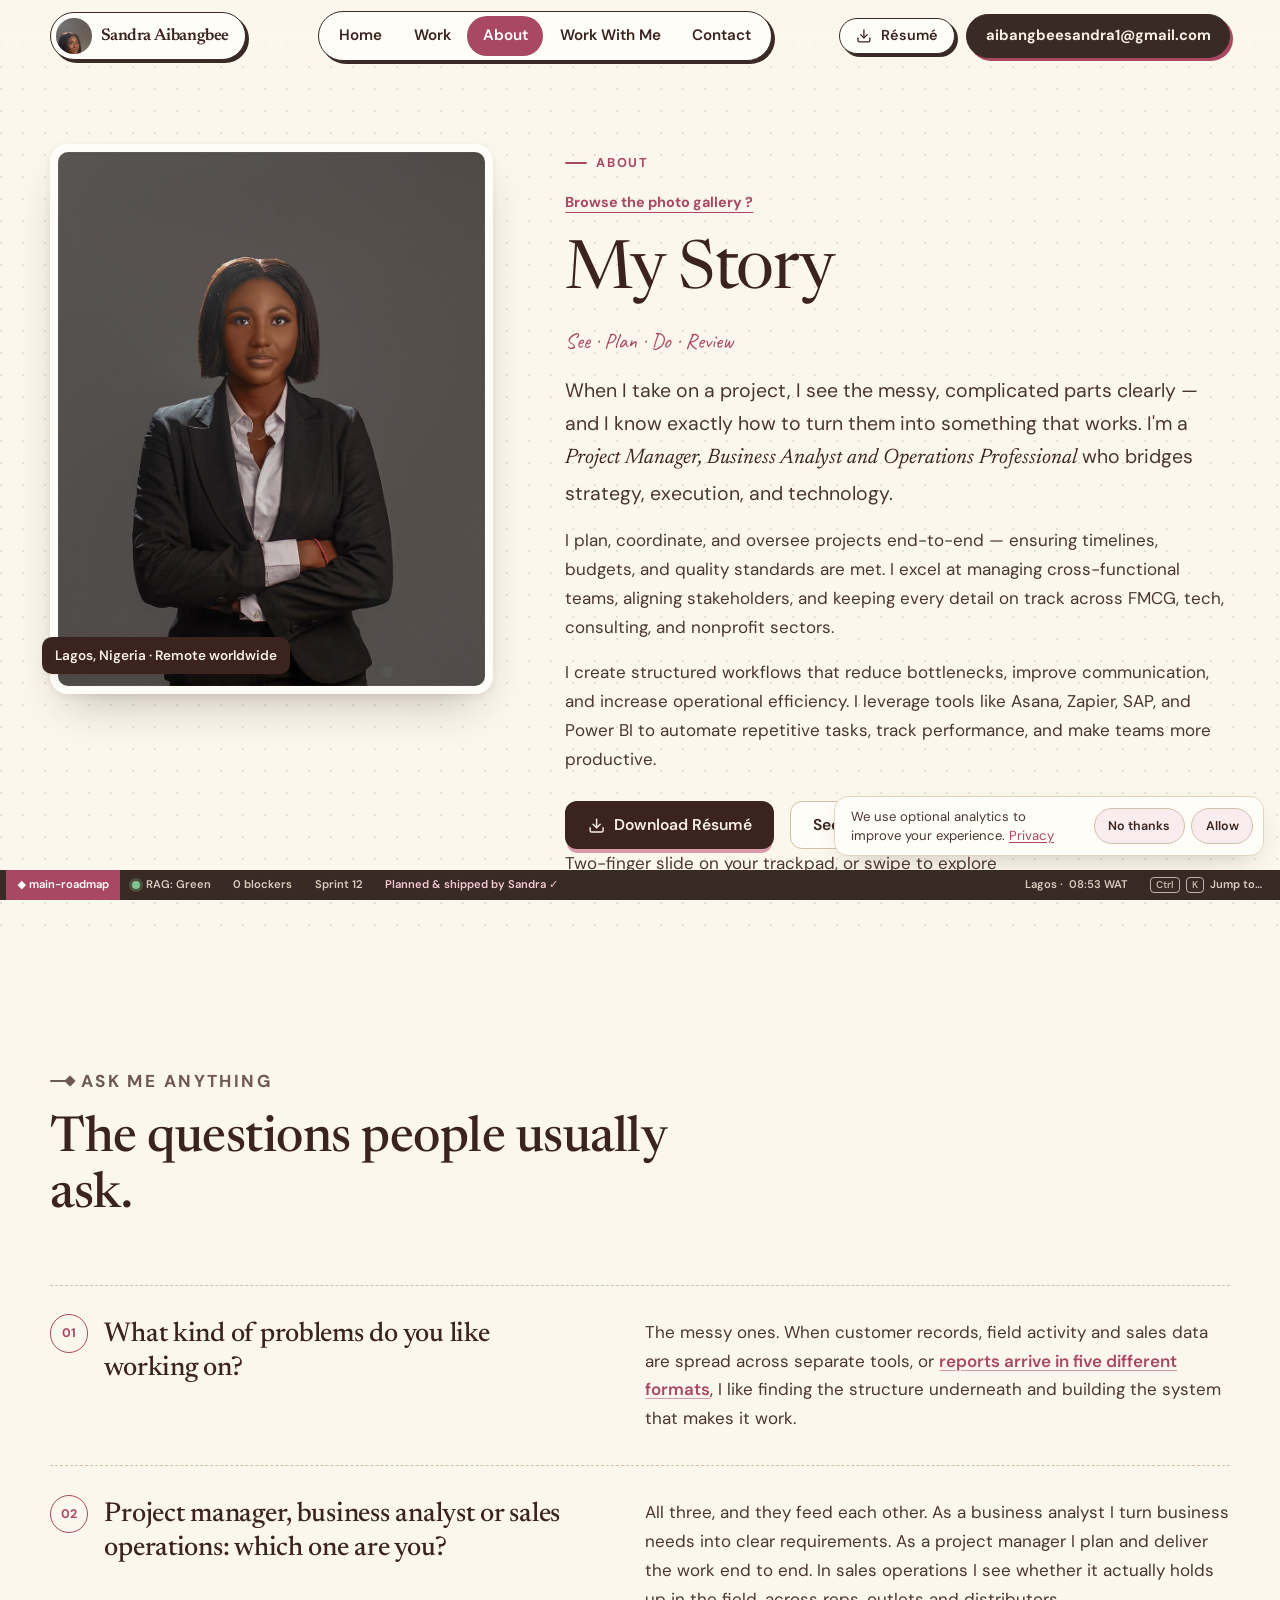
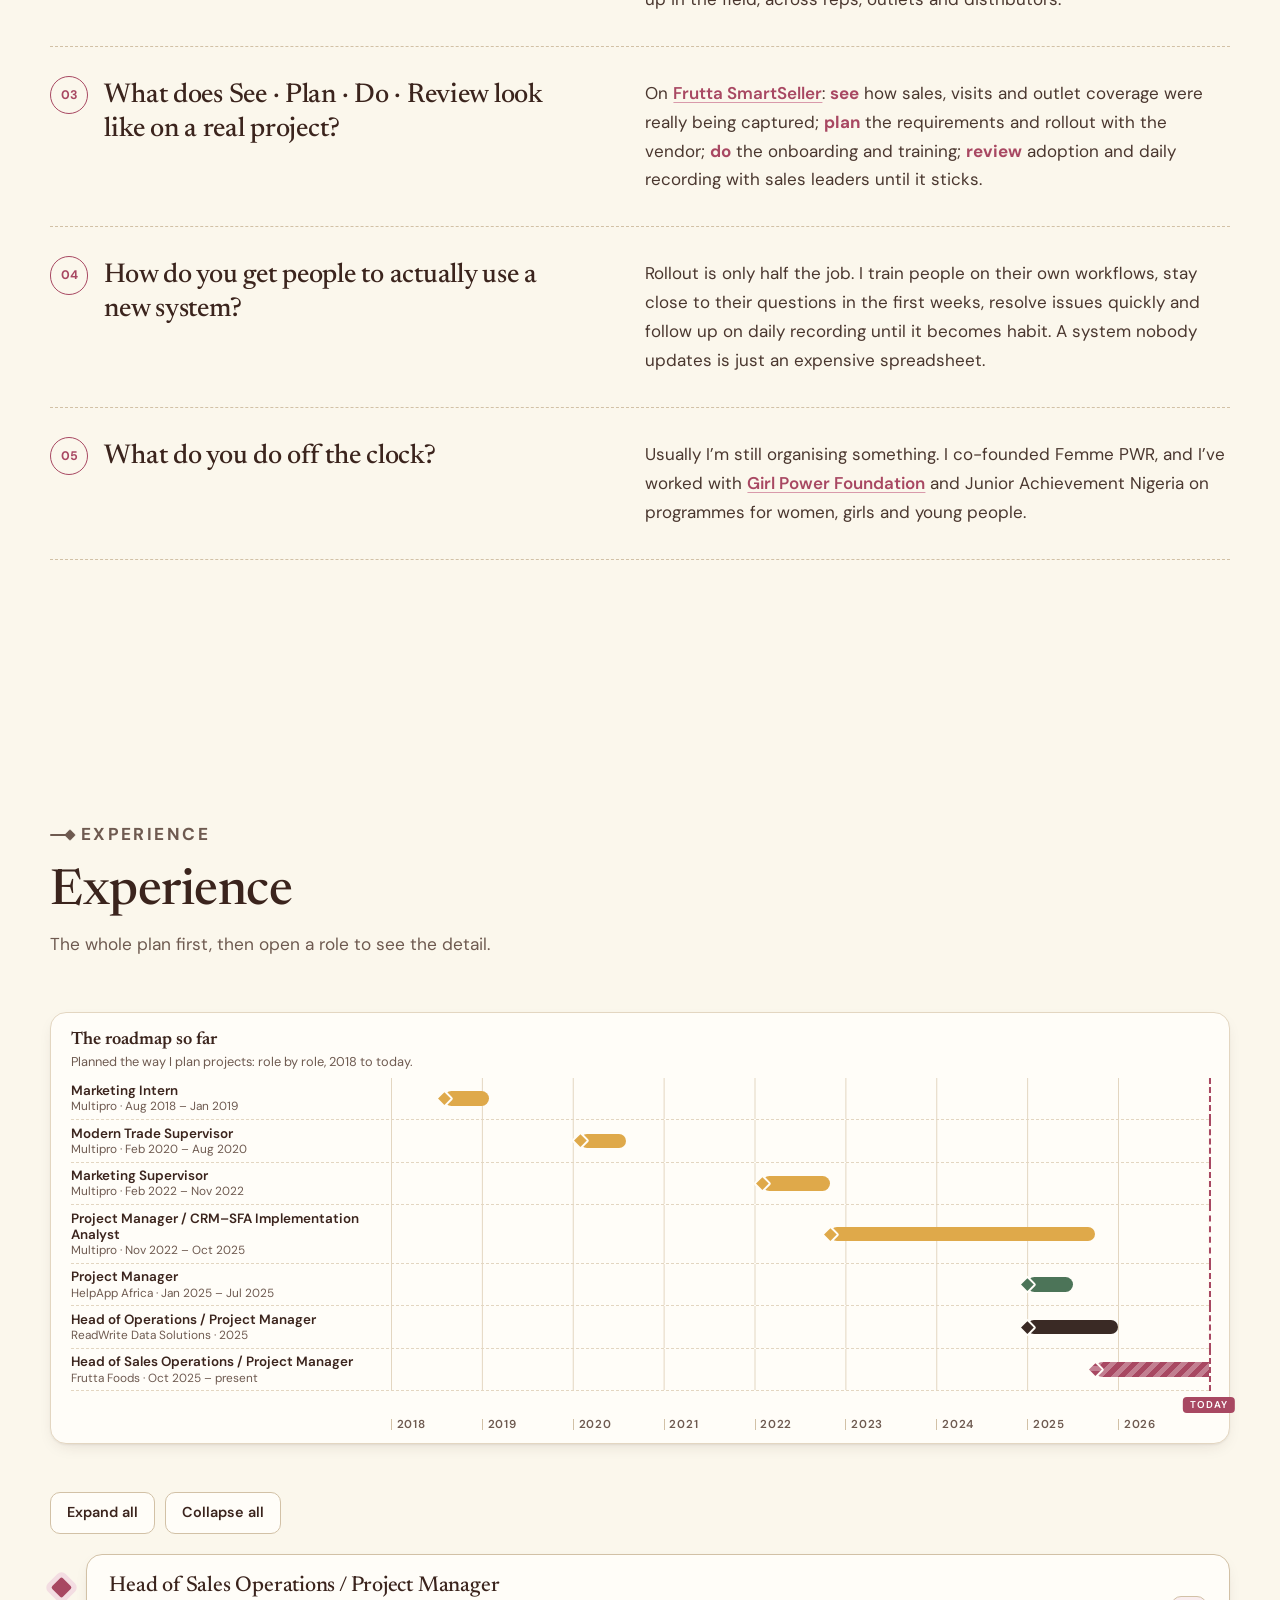
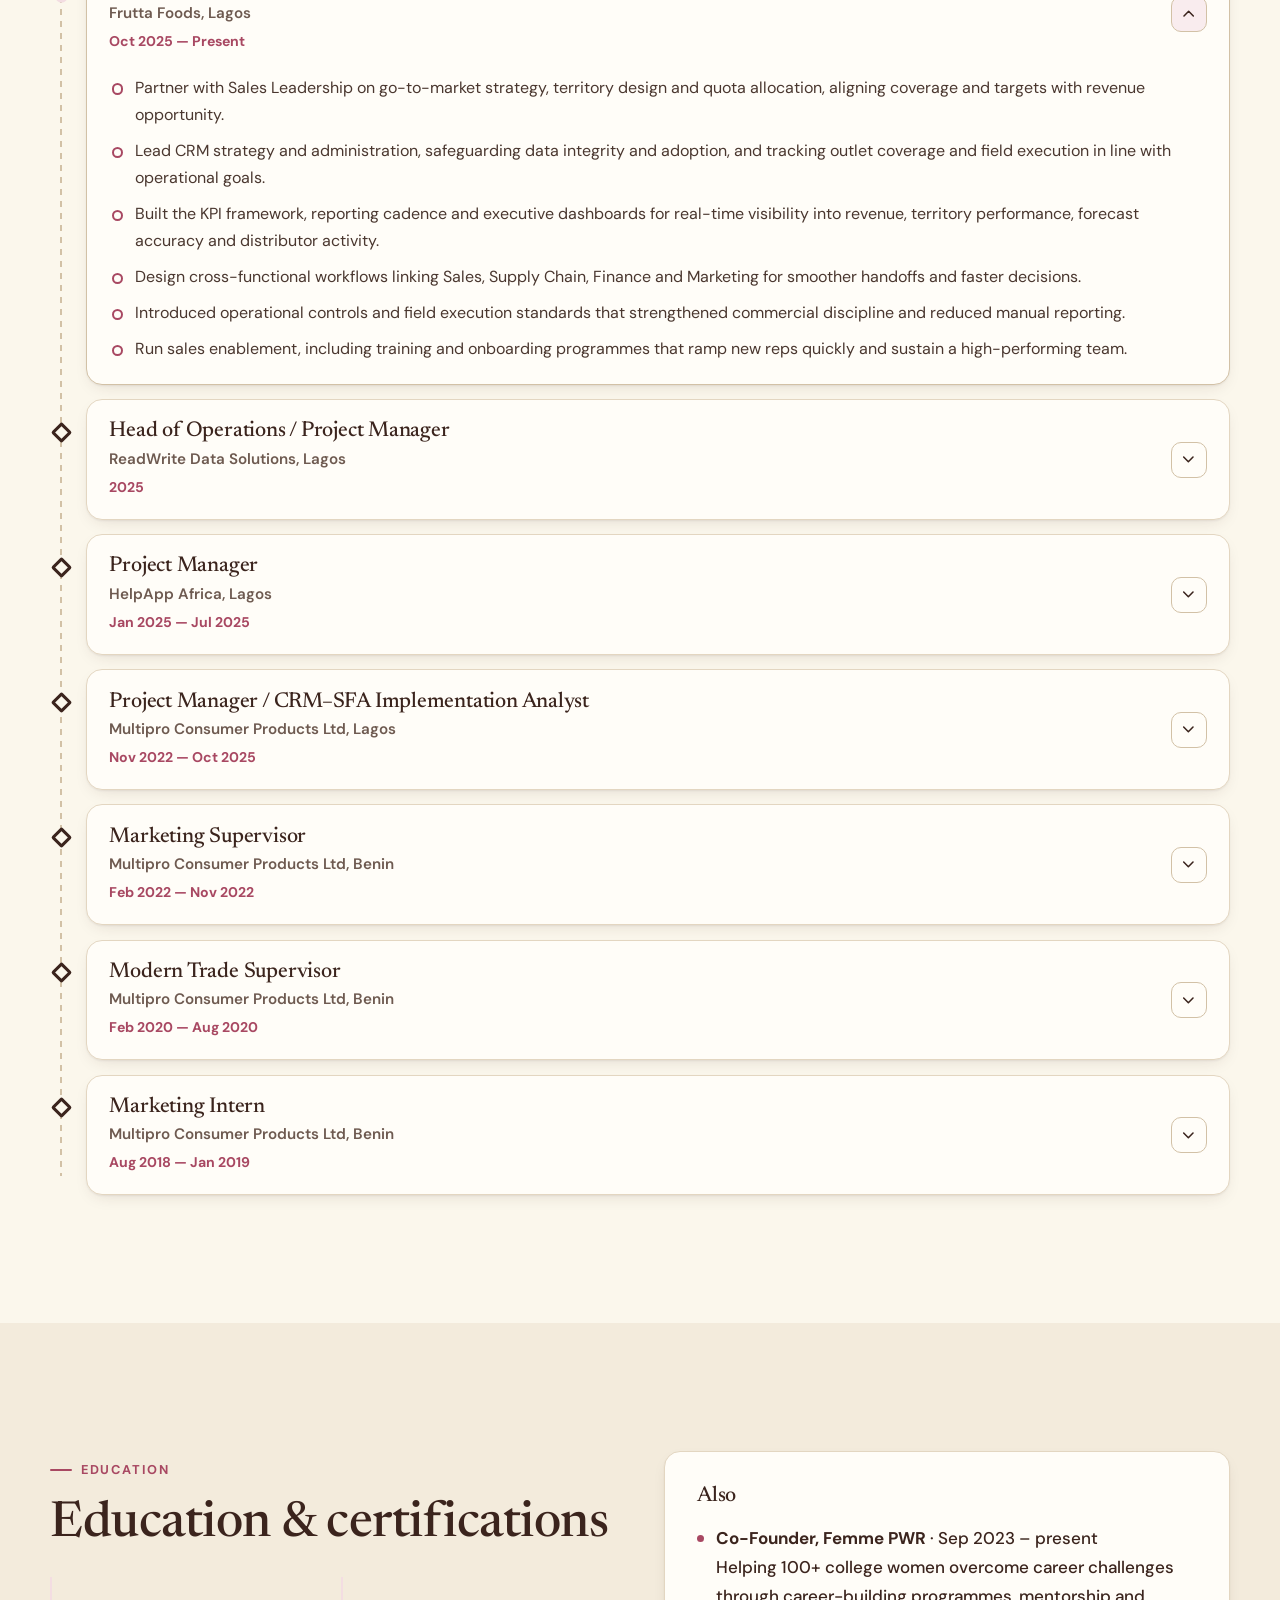
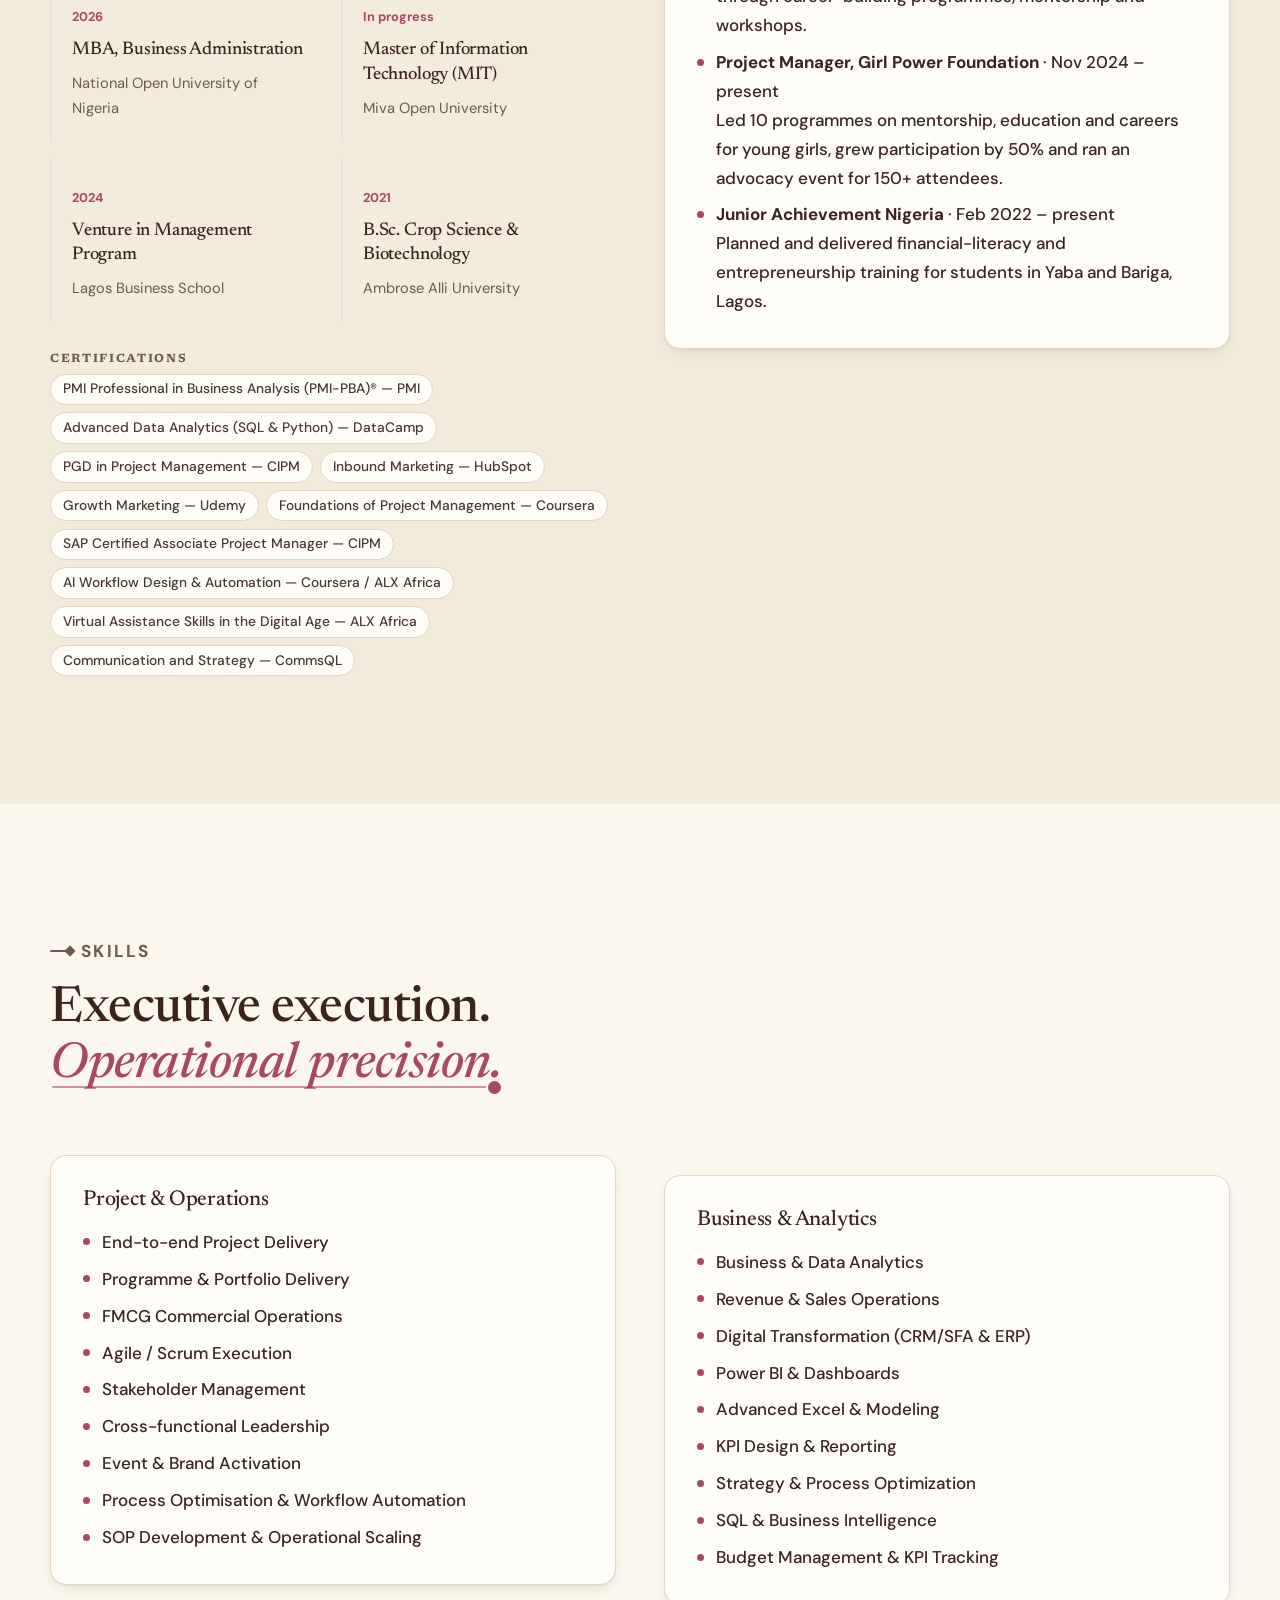
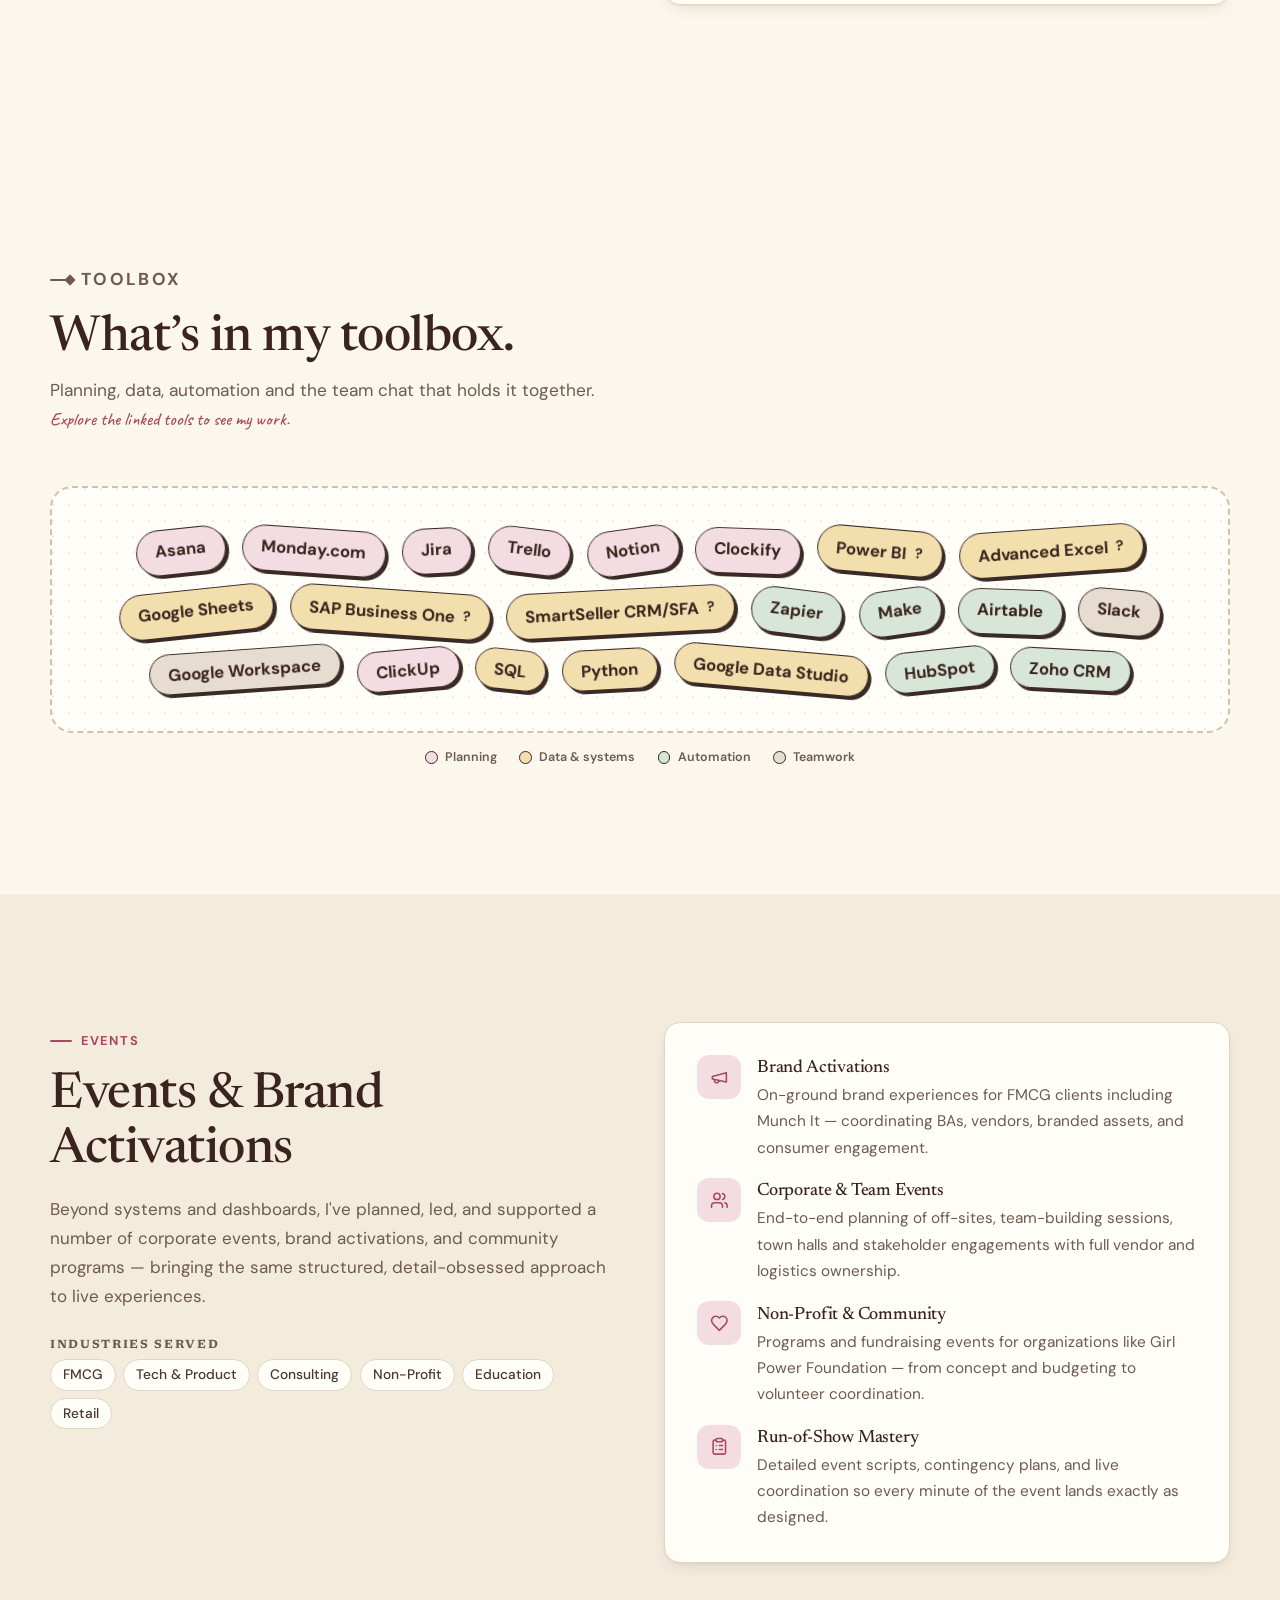
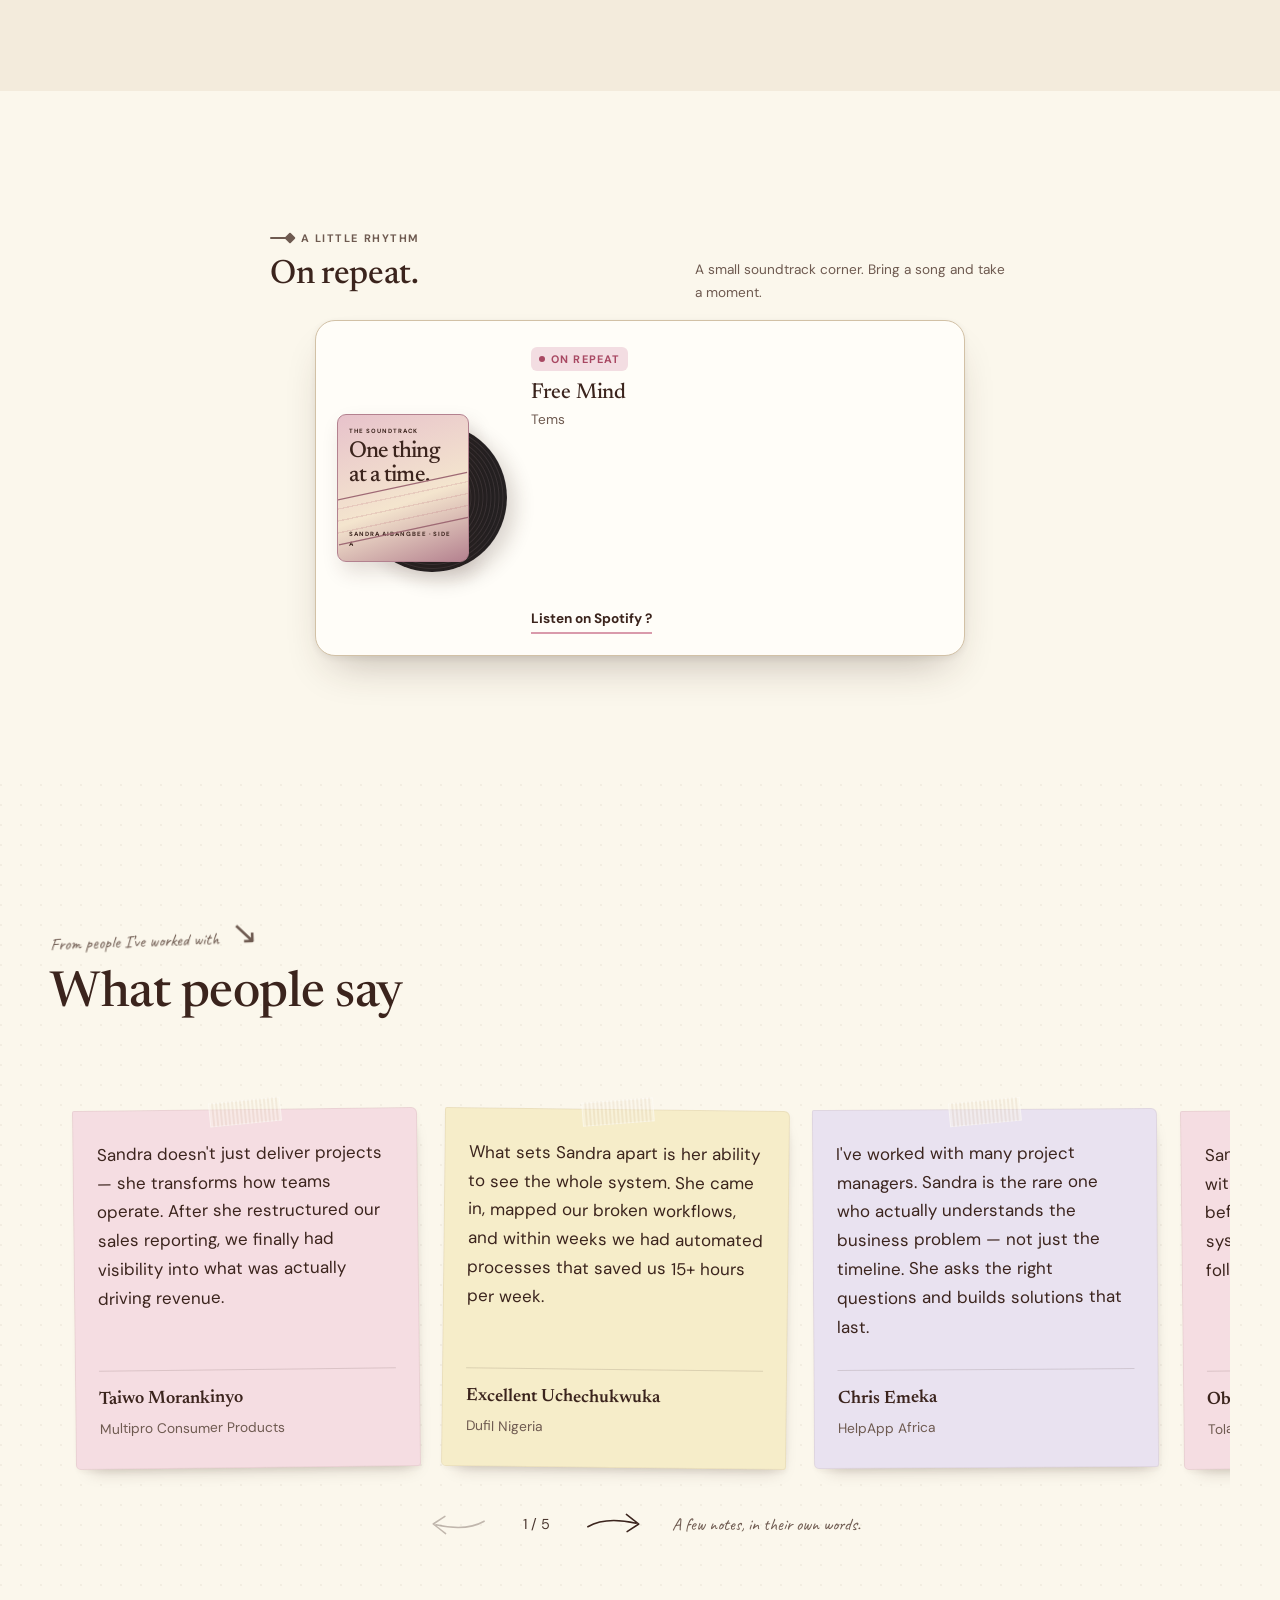
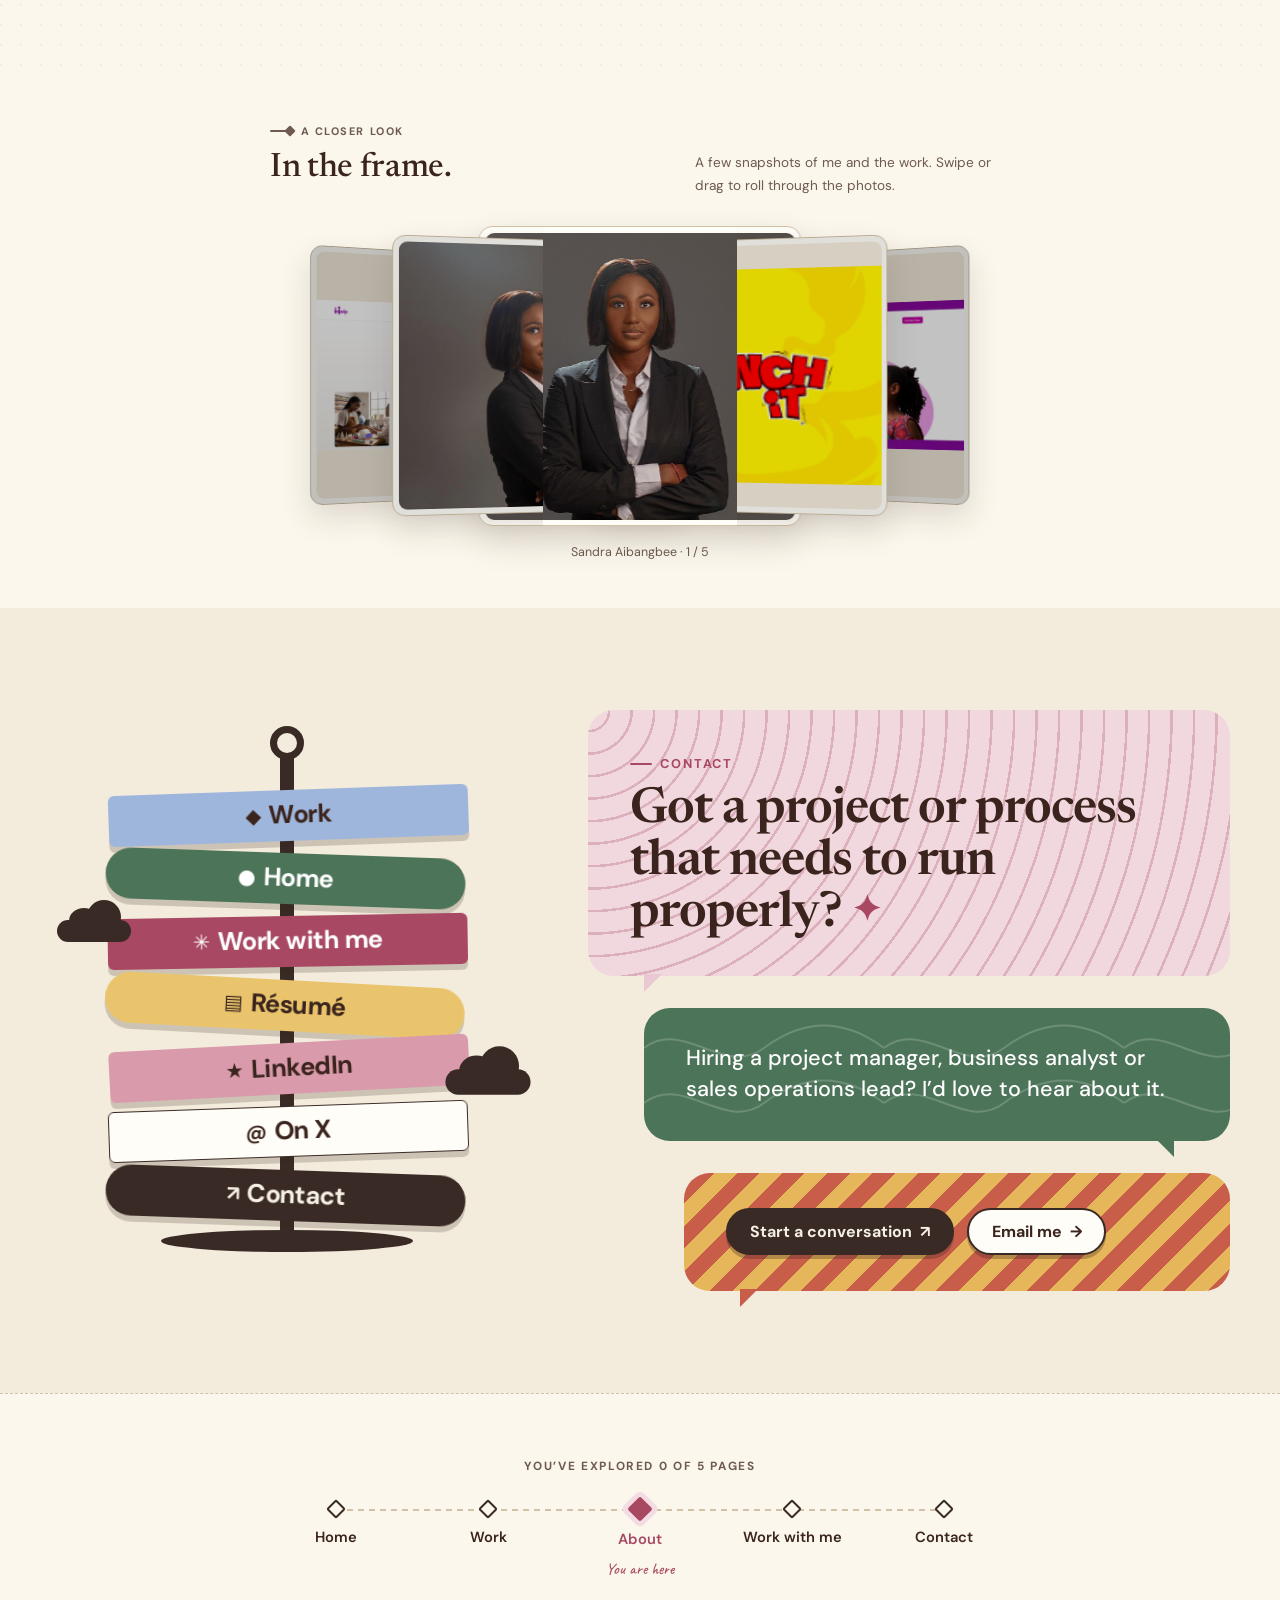
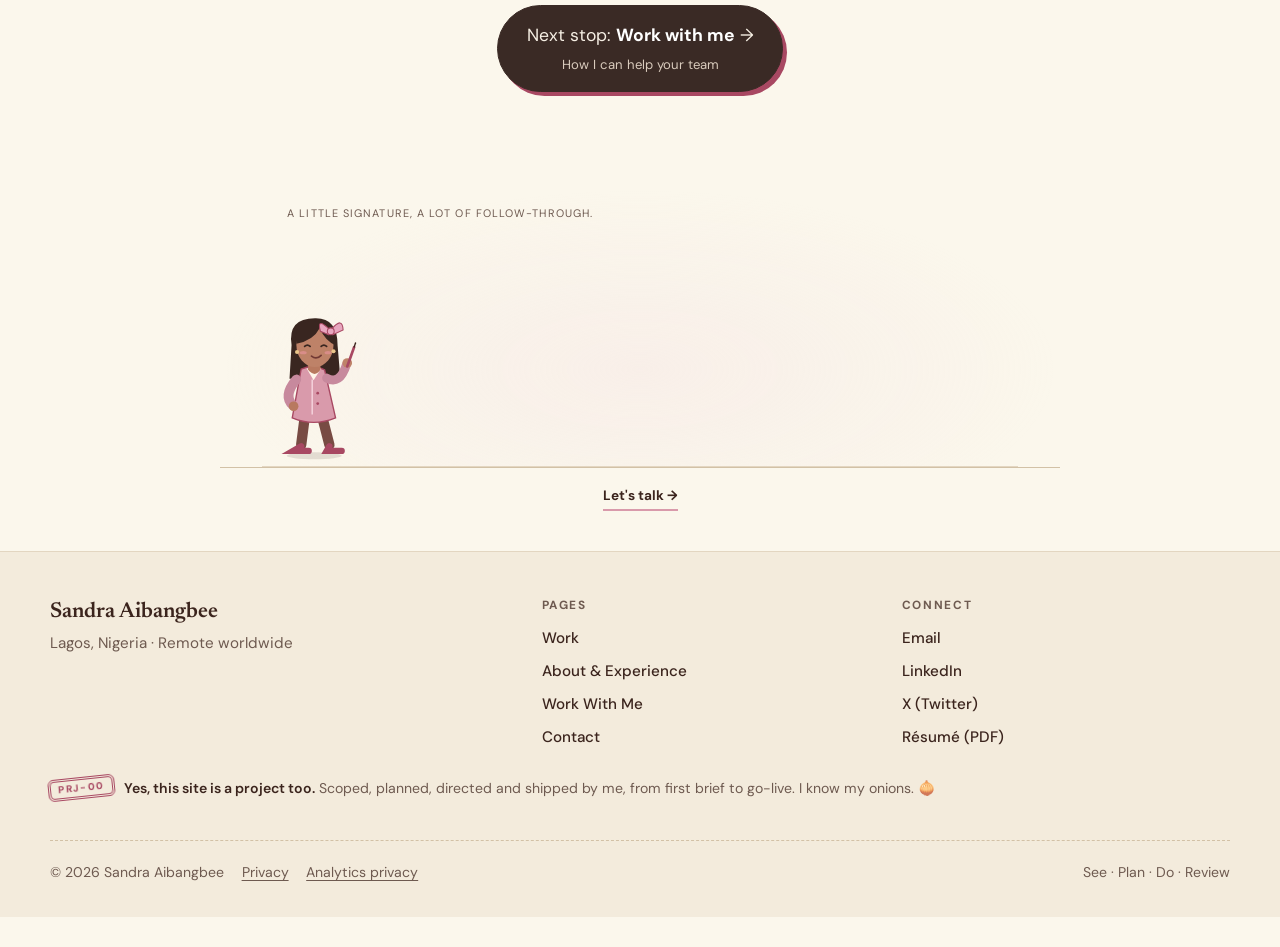
==== commit 608c8e01: "Add compact Spotify music card to Home and About" ====
--- a/about/index.html
+++ b/about/index.html
@@ -28,7 +28,7 @@
   <link rel="preload" as="style" href="https://fonts.googleapis.com/css2?family=Caveat:wght@500&family=DM+Sans:opsz,wght@9..40,400;9..40,500;9..40,600;9..40,700&family=Newsreader:ital,opsz,wght@0,6..72,400;0,6..72,500;0,6..72,600;1,6..72,400&display=swap" onload="this.onload=null;this.rel='stylesheet'">
   <noscript><link rel="stylesheet" href="https://fonts.googleapis.com/css2?family=Caveat:wght@500&family=DM+Sans:opsz,wght@9..40,400;9..40,500;9..40,600;9..40,700&family=Newsreader:ital,opsz,wght@0,6..72,400;0,6..72,500;0,6..72,600;1,6..72,400&display=swap"></noscript>
   <link rel="stylesheet" href="/css/styles.css?v=3037f1d747">
-  <link rel="stylesheet" href="/css/personality.css?v=533d61c183">
+  <link rel="stylesheet" href="/css/personality.css?v=adcc1a522b">
   <script>
     document.documentElement.classList.add('js');
     setTimeout(function () { var r = document.documentElement; if (!r.classList.contains('ready')) r.classList.remove('js'); }, 2500);
--- a/css/personality.css
+++ b/css/personality.css
@@ -84,3 +84,20 @@
 @media(prefers-reduced-motion:reduce){.wall-scene *{animation:none!important}.wall-signature{clip-path:none;opacity:1}.wall-writer{left:4%}.wall-controls>div{display:none}}
 /* Keep the tagline immediately below the handwritten title. */
 .wall-signature .wall-tagline { display:block; margin-top:.6rem; font:500 clamp(.8rem,1.7vw,1rem)/1.45 var(--font-body); letter-spacing:.02em; color:var(--muted); }
+/* A compact soundtrack corner on Home and About. */
+.music-section { padding-block:2rem; }
+.music-section > .container { max-width:820px; }
+.music-section .section-head { margin-bottom:1rem; gap:1rem; }
+.music-section .section-head h2 { font-size:clamp(1.6rem,3vw,2.1rem); }
+.music-section .section-head > p { font-size:.85rem; }
+.music-section .kicker { font-size:.68rem; margin-bottom:.6rem; }
+.record-player { max-width:650px; grid-template-columns:170px minmax(0,1fr); gap:1.5rem; padding:1.3rem; margin:1rem auto 0; border-radius:20px; }
+.record-info h3 { font-size:1.35rem; margin:.6rem 0 .2rem; }
+.record-info > .muted { font-size:.85rem; margin-bottom:.5rem; }
+.record-info .tag { font-size:.68rem; padding:.2rem .5rem; }
+.record-sleeve { padding:.7rem; }
+.record-sleeve > span { font-size:1.45rem; }
+.record-sleeve small { font-size:.38rem; }
+.spotify-player { margin:.6rem 0; }
+@media(max-width:650px) { .record-player { grid-template-columns:95px minmax(0,1fr); gap:1rem; padding:1rem; } .record-art { width:100%; } .record-sleeve { padding:.4rem; } .record-sleeve>span { font-size:.95rem; } .record-sleeve small { font-size:.25rem; } .spotify-player { width:100%; } }
+@media(max-width:420px) { .record-player { grid-template-columns:1fr; } .record-art { width:120px; } }
